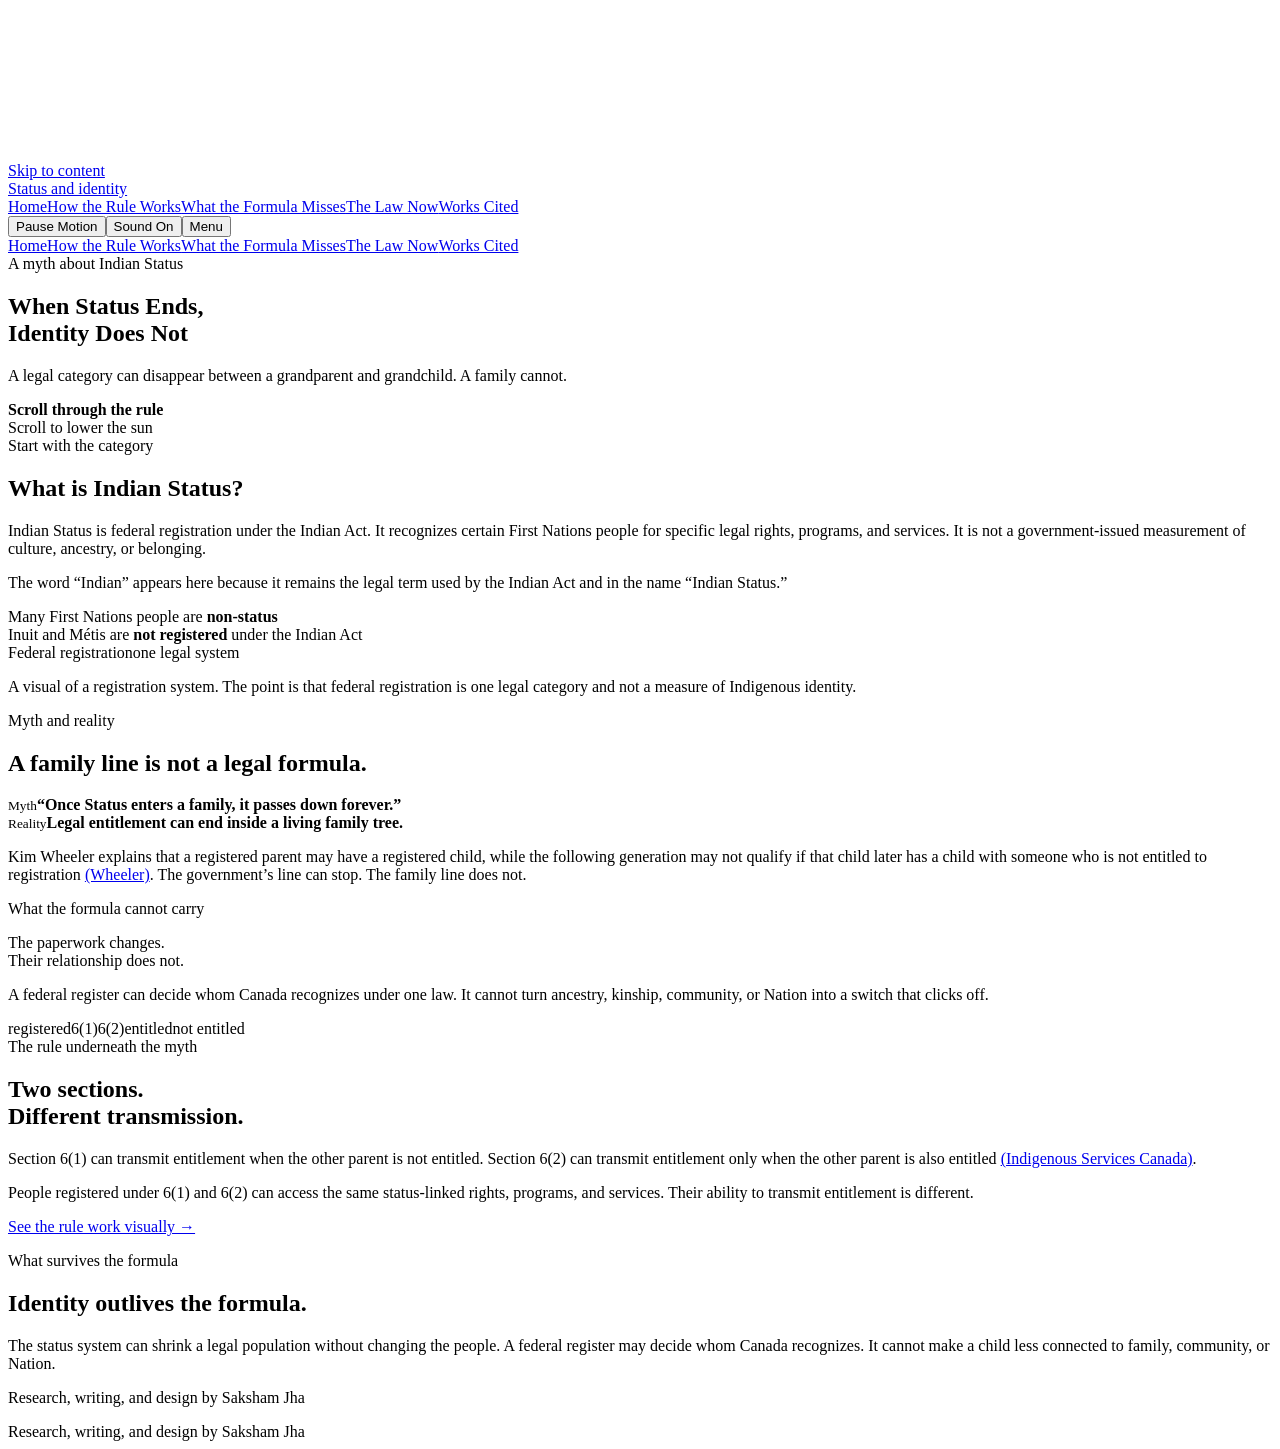
==== index.html @ 46dcaad1 "Add files via upload" ====
<!doctype html><html lang="en"><head><meta charset="utf-8"><meta name="viewport" content="width=device-width,initial-scale=1"><title>When Status Ends, Identity Does Not</title><meta name="description" content="A Grade 11 English project explaining the second-generation cut-off in Indian Status registration."><meta property="og:title" content="When Status Ends, Identity Does Not"><meta property="og:description" content="A Grade 11 English project explaining the second-generation cut-off in Indian Status registration."><meta property="og:type" content="website"><meta name="theme-color" content="#10145c"><link rel="icon" href="assets/favicon.svg" type="image/svg+xml"><link rel="stylesheet" href="assets/style.css"></head><body data-page="home"><canvas id="world" aria-hidden="true"></canvas><div class="grain" aria-hidden="true"></div><div class="vignette" aria-hidden="true"></div><a class="skip" href="#main">Skip to content</a><nav class="nav" aria-label="Primary"><a class="brand" href="./"><span class="brand-mark" aria-hidden="true"></span><span>Status and identity</span></a><div class="navlinks"><a href="index.html" aria-current="page">Home</a><a href="how-rule-works.html">How the Rule Works</a><a href="what-formula-misses.html">What the Formula Misses</a><a href="law-now.html">The Law Now</a><a href="works-cited.html">Works Cited</a></div><div class="controls"><button class="control" data-motion type="button" aria-pressed="false">Pause Motion</button><button class="control" data-sound type="button" aria-pressed="false">Sound On</button><button class="control menu-btn" type="button" aria-expanded="false" aria-controls="mobile-menu">Menu</button></div></nav><div id="mobile-menu" class="mobile-menu"><a href="index.html" aria-current="page">Home</a><a href="how-rule-works.html">How the Rule Works</a><a href="what-formula-misses.html">What the Formula Misses</a><a href="law-now.html">The Law Now</a><a href="works-cited.html">Works Cited</a></div><main id="main">
<section class="hero-scroll" aria-labelledby="hero-title"><div class="hero-sticky"><div class="hero-copy"><div class="eyebrow">A myth about Indian Status</div><h1 id="hero-title">When Status Ends,<br>Identity Does Not</h1><p class="lead">A legal category can disappear between a grandparent and grandchild. A family cannot.</p><div class="hero-rule" aria-hidden="true"><span></span><b>Scroll through the rule</b><span></span></div></div><div class="scroll-hint">Scroll to lower the sun</div></div></section>
<section class="section" data-particle="status"><div class="content-shell section-grid"><div class="reveal"><div class="kicker">Start with the category</div><h2>What is Indian Status?</h2><p>Indian Status is federal registration under the Indian Act. It recognizes certain First Nations people for specific legal rights, programs, and services. It is not a government-issued measurement of culture, ancestry, or belonging.</p><p class="language-note">The word “Indian” appears here because it remains the legal term used by the Indian Act and in the name “Indian Status.”</p><div class="stat-line"><div class="stat-chip">Many First Nations people are <b>non-status</b></div><div class="stat-chip">Inuit and Métis are <b>not registered</b> under the Indian Act</div></div></div><div class="registry-visual reveal"><div class="registry-machine" aria-hidden="true"><div class="registry-word">Federal registration<span>one legal system</span></div></div><p class="sr-only">A visual of a registration system. The point is that federal registration is one legal category and not a measure of Indigenous identity.</p></div></div></section>
<section class="section" data-particle="broken"><div class="content-shell"><div class="kicker reveal">Myth and reality</div><h2 class="reveal">A family line is not a legal formula.</h2><div class="myth-real"><div class="open-panel reveal"><small>Myth</small><strong>“Once Status enters a family, it passes down forever.”</strong></div><div class="open-panel reveal"><small>Reality</small><strong>Legal entitlement can end inside a living family tree.</strong></div></div><p class="reveal">Kim Wheeler explains that a registered parent may have a registered child, while the following generation may not qualify if that child later has a child with someone who is not entitled to registration <a class="cite" href="works-cited.html#wheeler">(Wheeler)</a>. The government’s line can stop. The family line does not.</p></div></section>
<section class="river-section" data-particle="family"><div class="river-copy"><div class="kicker reveal">What the formula cannot carry</div><p class="quote-large reveal">The paperwork changes.<br>Their relationship does not.</p><p class="reveal">A federal register can decide whom Canada recognizes under one law. It cannot turn ancestry, kinship, community, or Nation into a switch that clicks off.</p><div class="river-legal reveal" aria-label="Legal phrases dissolving into the river"><span>registered</span><span>6(1)</span><span>6(2)</span><span>entitled</span><span>not entitled</span></div></div></section>
<section class="section compact" data-particle="categories"><div class="content-shell section-grid"><div><div class="kicker reveal">The rule underneath the myth</div><h2 class="reveal">Two sections.<br>Different transmission.</h2></div><div class="reveal"><p>Section 6(1) can transmit entitlement when the other parent is not entitled. Section 6(2) can transmit entitlement only when the other parent is also entitled <a class="cite" href="works-cited.html#isc">(Indigenous Services Canada)</a>.</p><p class="note">People registered under 6(1) and 6(2) can access the same status-linked rights, programs, and services. Their ability to transmit entitlement is different.</p><p><a href="how-rule-works.html">See the rule work visually →</a></p></div></div></section>
<section class="finale" data-particle="constellation"><div class="finale-sticky"><div class="finale-copy reveal"><div class="kicker">What survives the formula</div><h2>Identity outlives the formula.</h2><p>The status system can shrink a legal population without changing the people. A federal register may decide whom Canada recognizes. It cannot make a child less connected to family, community, or Nation.</p><p class="credit">Research, writing, and design by Saksham Jha</p></div></div></section>
</main><footer>Research, writing, and design by Saksham Jha</footer><script src="assets/world.js"></script><script src="assets/app.js"></script></body></html>
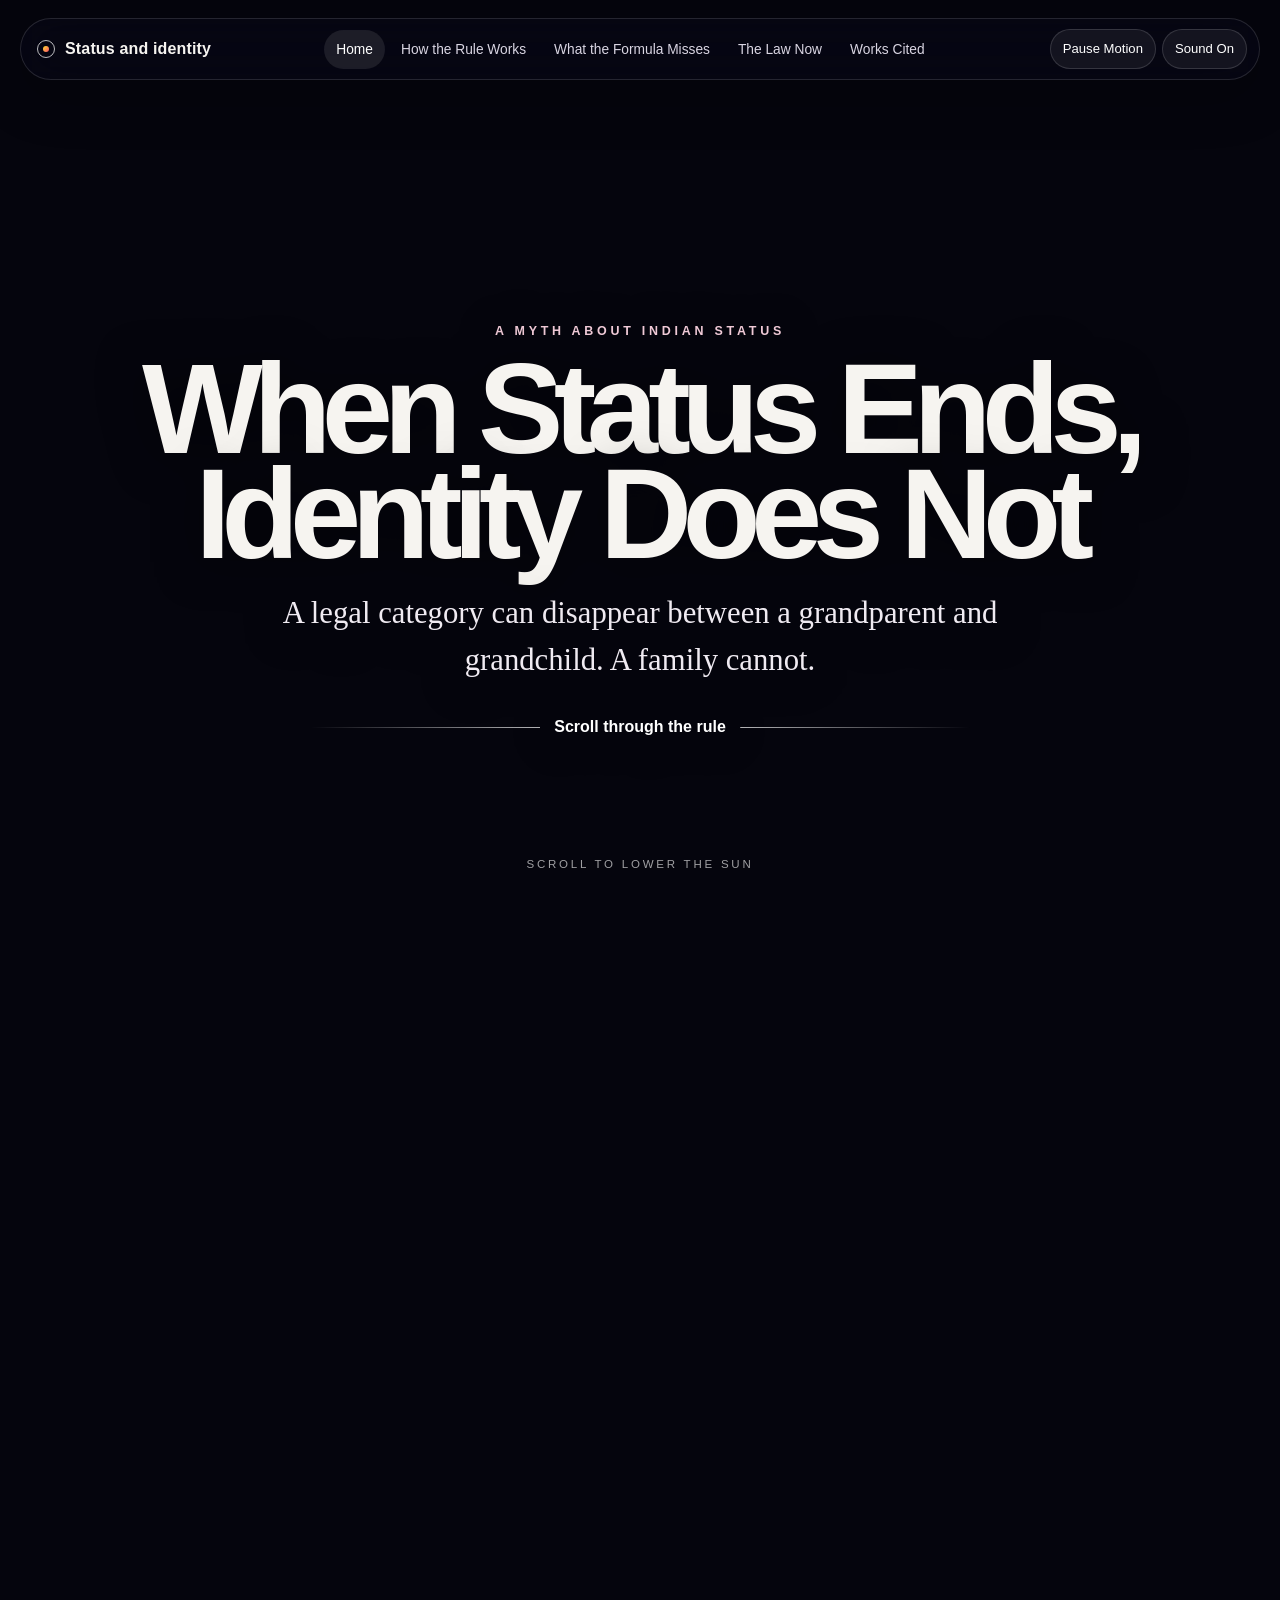
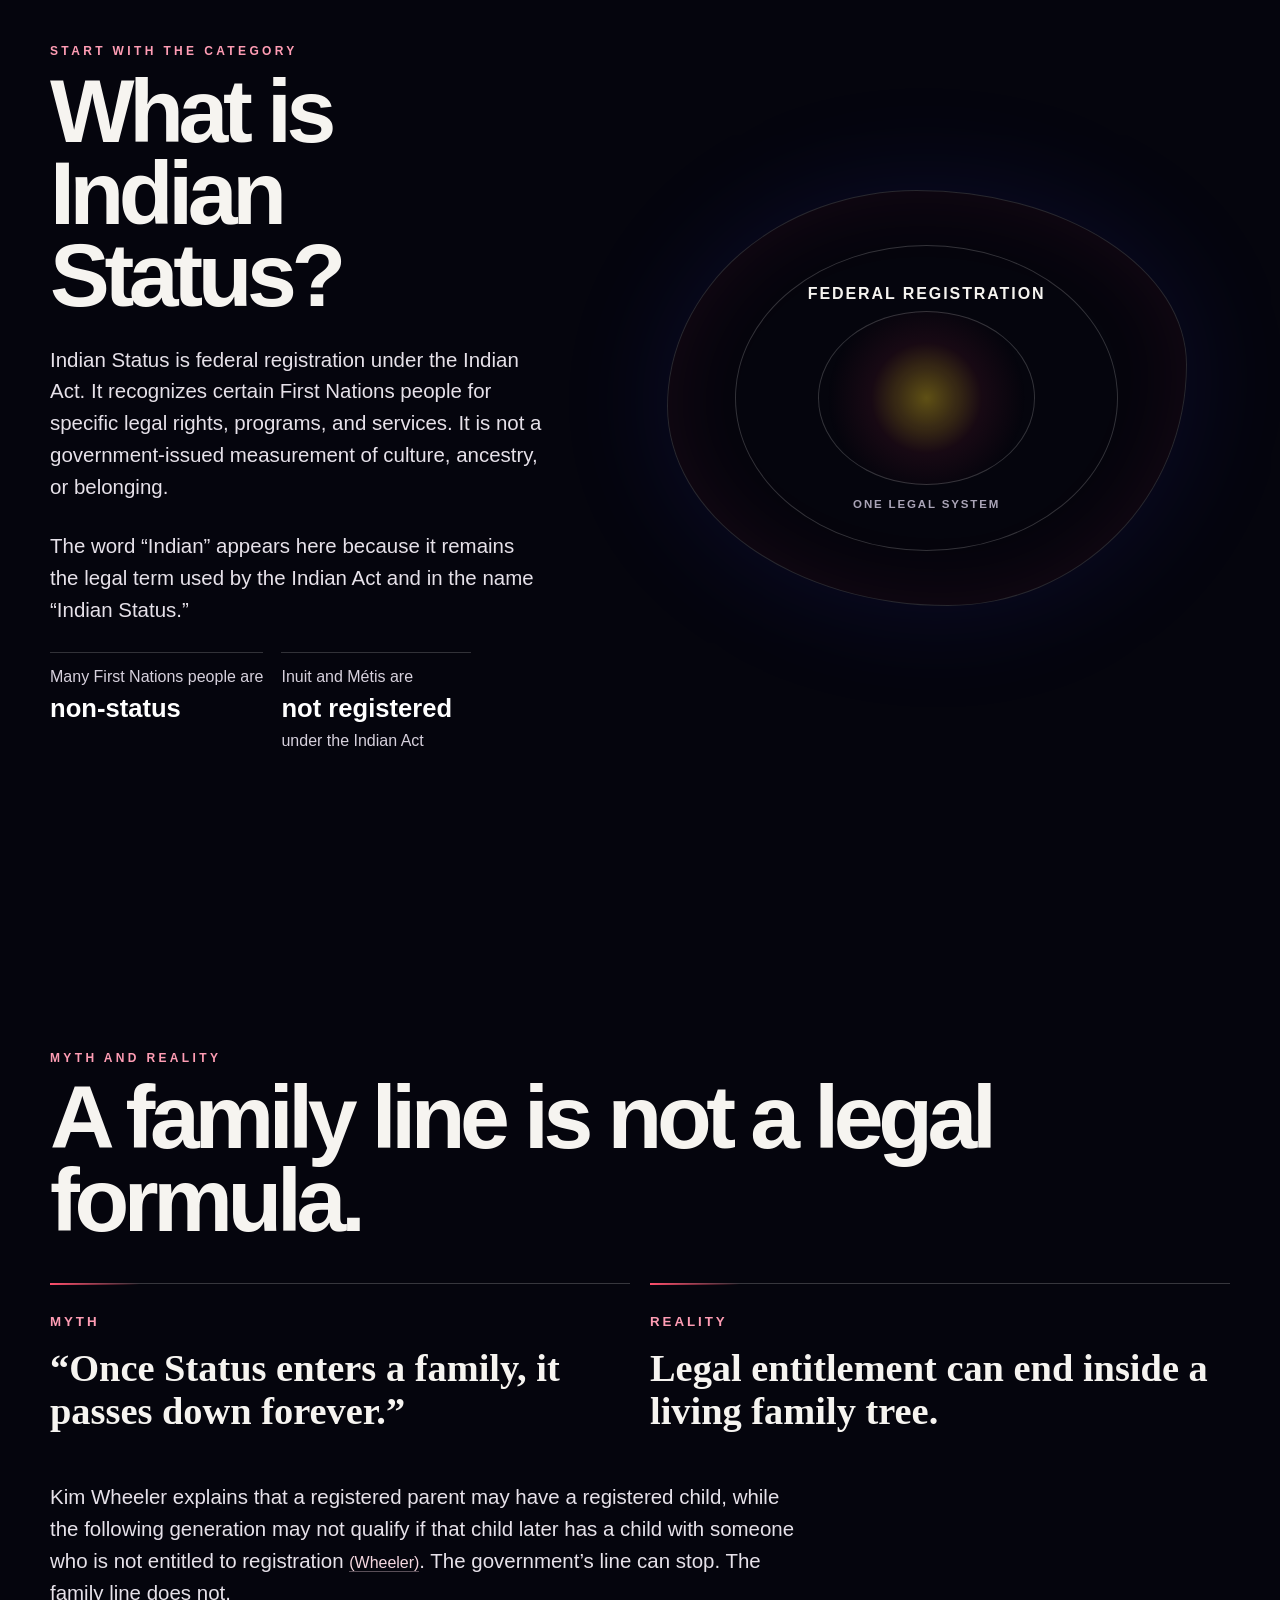
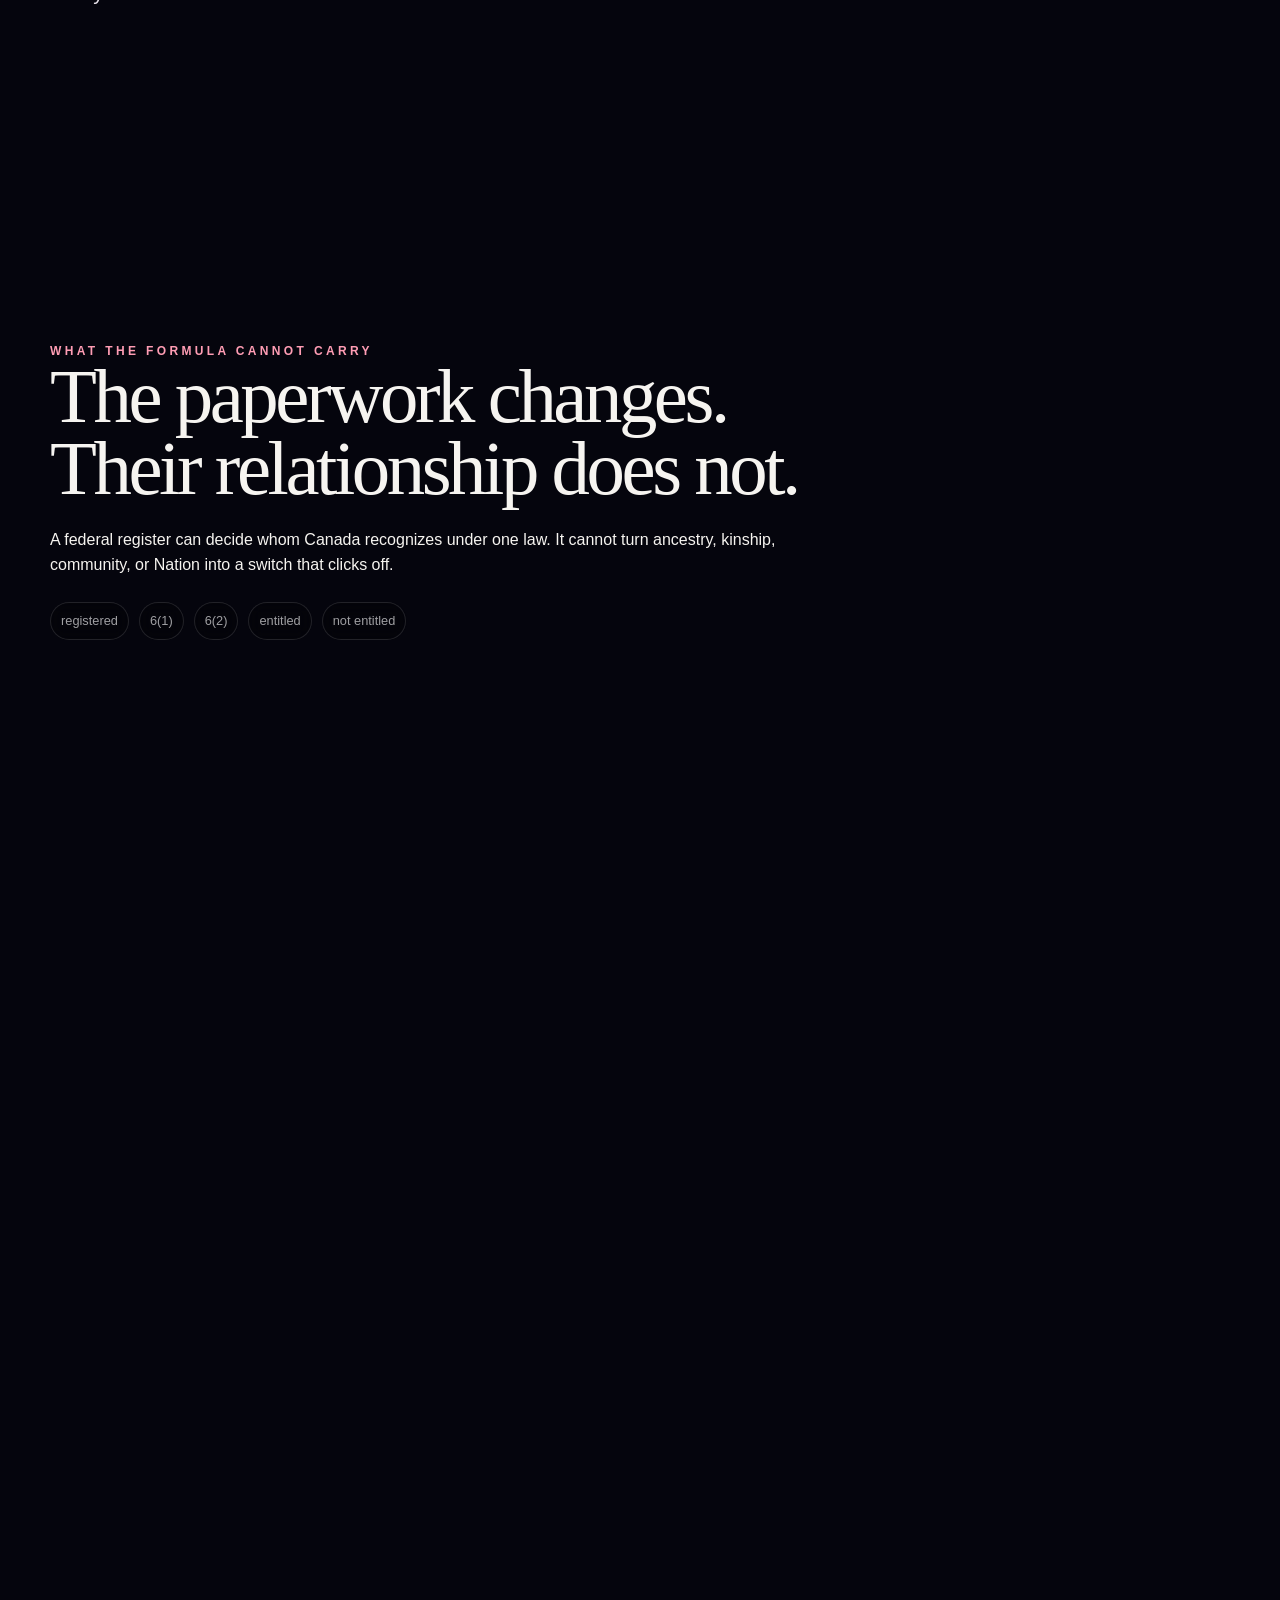
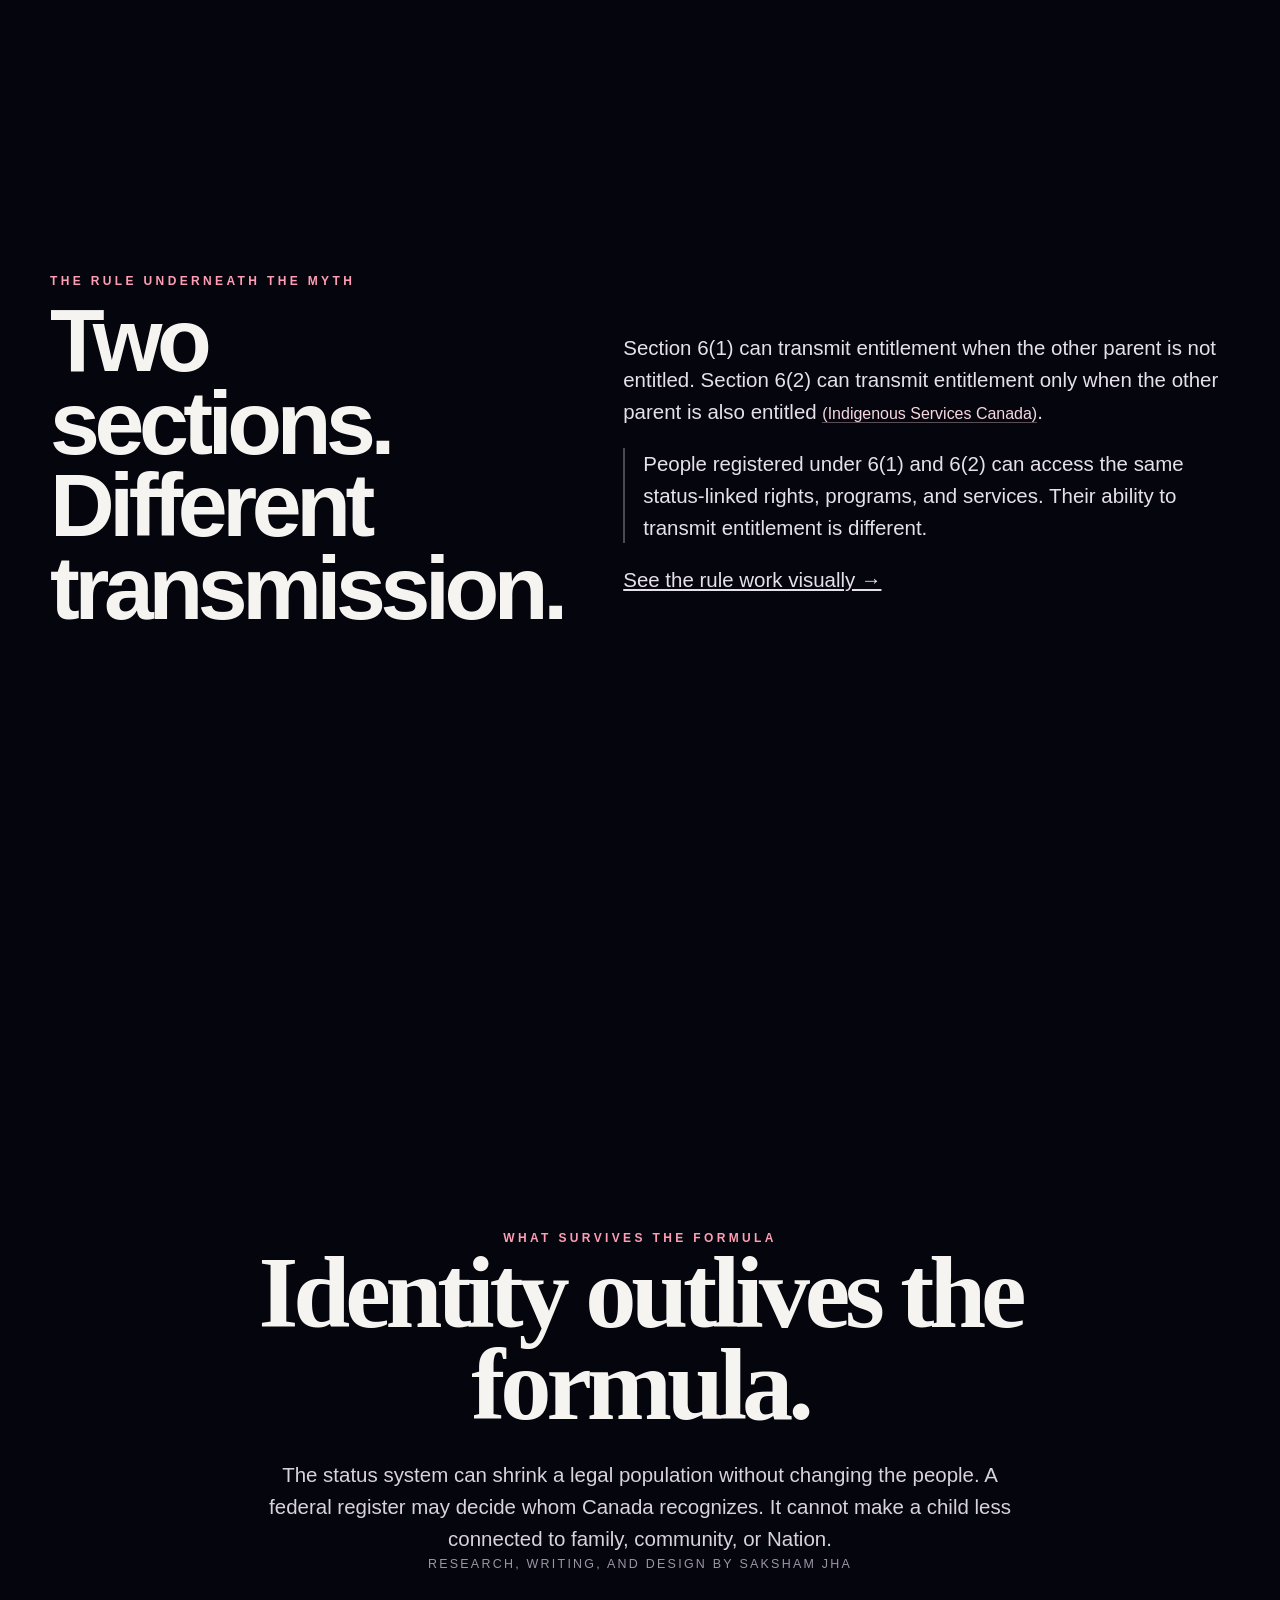
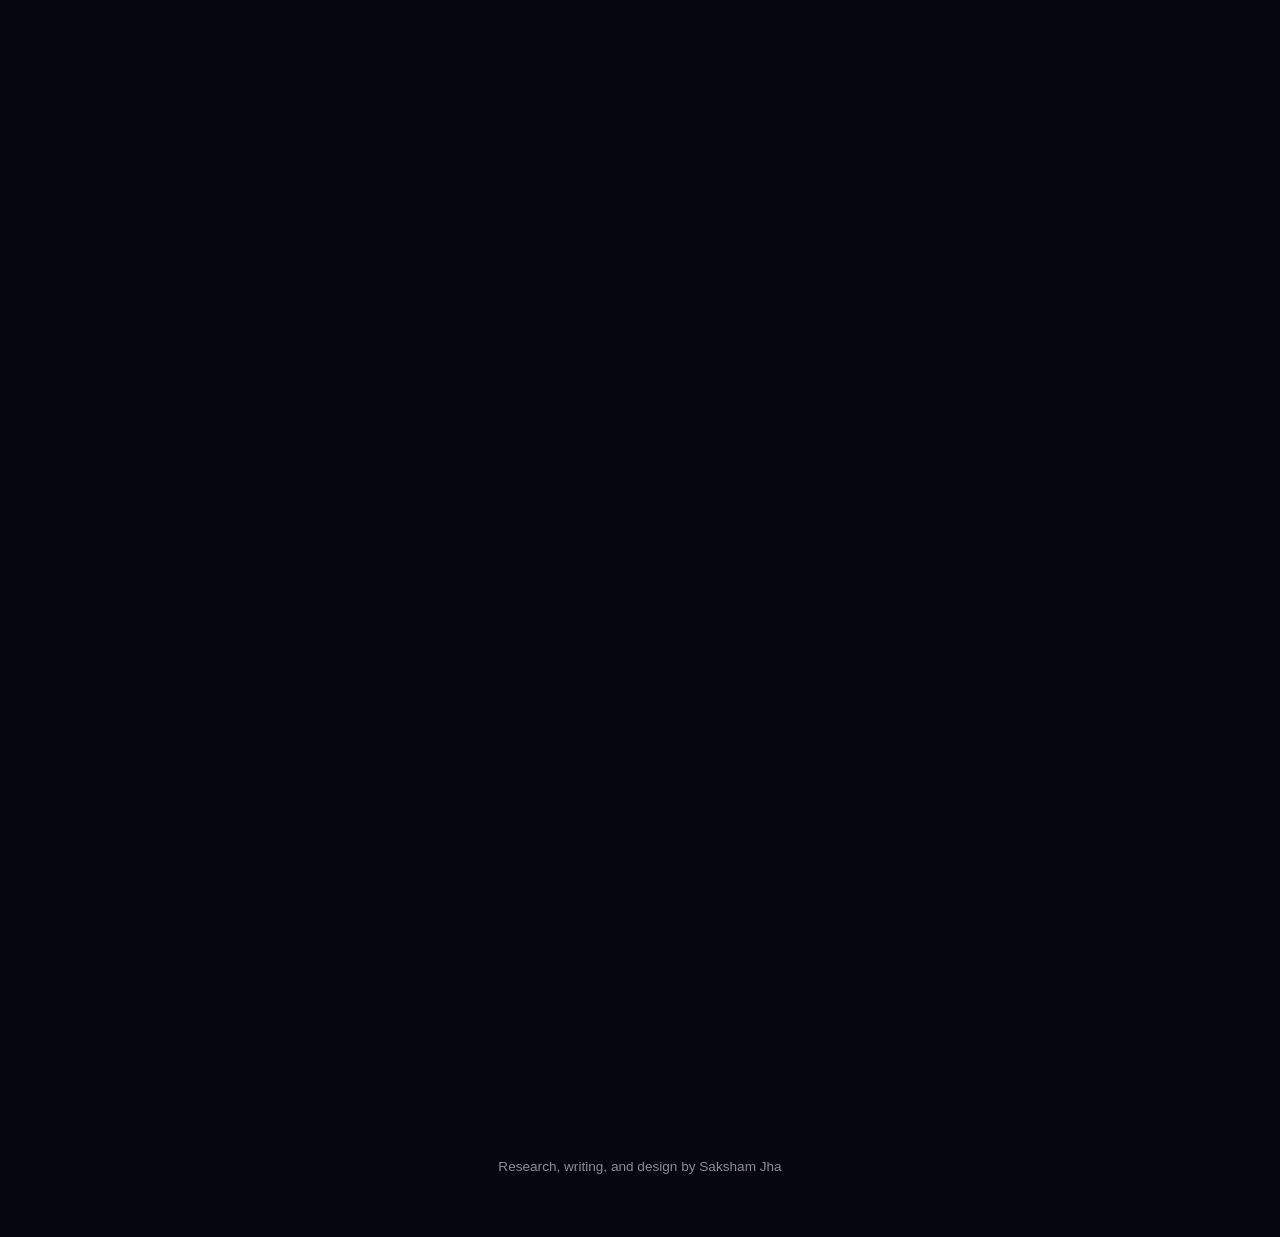
==== commit ab8787df: "Add files via upload" ====
--- a/index.html
+++ b/index.html
@@ -1,8 +1,8 @@
-<!doctype html><html lang="en"><head><meta charset="utf-8"><meta name="viewport" content="width=device-width,initial-scale=1"><title>When Status Ends, Identity Does Not</title><meta name="description" content="A Grade 11 English project explaining the second-generation cut-off in Indian Status registration."><meta property="og:title" content="When Status Ends, Identity Does Not"><meta property="og:description" content="A Grade 11 English project explaining the second-generation cut-off in Indian Status registration."><meta property="og:type" content="website"><meta name="theme-color" content="#10145c"><link rel="icon" href="assets/favicon.svg" type="image/svg+xml"><link rel="stylesheet" href="assets/style.css"></head><body data-page="home"><canvas id="world" aria-hidden="true"></canvas><div class="grain" aria-hidden="true"></div><div class="vignette" aria-hidden="true"></div><a class="skip" href="#main">Skip to content</a><nav class="nav" aria-label="Primary"><a class="brand" href="./"><span class="brand-mark" aria-hidden="true"></span><span>Status and identity</span></a><div class="navlinks"><a href="index.html" aria-current="page">Home</a><a href="how-rule-works.html">How the Rule Works</a><a href="what-formula-misses.html">What the Formula Misses</a><a href="law-now.html">The Law Now</a><a href="works-cited.html">Works Cited</a></div><div class="controls"><button class="control" data-motion type="button" aria-pressed="false">Pause Motion</button><button class="control" data-sound type="button" aria-pressed="false">Sound On</button><button class="control menu-btn" type="button" aria-expanded="false" aria-controls="mobile-menu">Menu</button></div></nav><div id="mobile-menu" class="mobile-menu"><a href="index.html" aria-current="page">Home</a><a href="how-rule-works.html">How the Rule Works</a><a href="what-formula-misses.html">What the Formula Misses</a><a href="law-now.html">The Law Now</a><a href="works-cited.html">Works Cited</a></div><main id="main">
+<!doctype html><html lang="en"><head><meta charset="utf-8"><meta name="viewport" content="width=device-width,initial-scale=1"><title>When Status Ends, Identity Does Not</title><meta name="description" content="A Grade 11 English project explaining the second-generation cut-off in Indian Status registration."><meta property="og:title" content="When Status Ends, Identity Does Not"><meta property="og:description" content="A Grade 11 English project explaining the second-generation cut-off in Indian Status registration."><meta property="og:type" content="website"><meta name="theme-color" content="#10145c"><link rel="icon" href="favicon.svg" type="image/svg+xml"><link rel="stylesheet" href="style.css"></head><body data-page="home"><canvas id="world" aria-hidden="true"></canvas><div class="grain" aria-hidden="true"></div><div class="vignette" aria-hidden="true"></div><a class="skip" href="#main">Skip to content</a><nav class="nav" aria-label="Primary"><a class="brand" href="./"><span class="brand-mark" aria-hidden="true"></span><span>Status and identity</span></a><div class="navlinks"><a href="index.html" aria-current="page">Home</a><a href="how-rule-works.html">How the Rule Works</a><a href="what-formula-misses.html">What the Formula Misses</a><a href="law-now.html">The Law Now</a><a href="works-cited.html">Works Cited</a></div><div class="controls"><button class="control" data-motion type="button" aria-pressed="false">Pause Motion</button><button class="control" data-sound type="button" aria-pressed="false">Sound On</button><button class="control menu-btn" type="button" aria-expanded="false" aria-controls="mobile-menu">Menu</button></div></nav><div id="mobile-menu" class="mobile-menu"><a href="index.html" aria-current="page">Home</a><a href="how-rule-works.html">How the Rule Works</a><a href="what-formula-misses.html">What the Formula Misses</a><a href="law-now.html">The Law Now</a><a href="works-cited.html">Works Cited</a></div><main id="main">
 <section class="hero-scroll" aria-labelledby="hero-title"><div class="hero-sticky"><div class="hero-copy"><div class="eyebrow">A myth about Indian Status</div><h1 id="hero-title">When Status Ends,<br>Identity Does Not</h1><p class="lead">A legal category can disappear between a grandparent and grandchild. A family cannot.</p><div class="hero-rule" aria-hidden="true"><span></span><b>Scroll through the rule</b><span></span></div></div><div class="scroll-hint">Scroll to lower the sun</div></div></section>
 <section class="section" data-particle="status"><div class="content-shell section-grid"><div class="reveal"><div class="kicker">Start with the category</div><h2>What is Indian Status?</h2><p>Indian Status is federal registration under the Indian Act. It recognizes certain First Nations people for specific legal rights, programs, and services. It is not a government-issued measurement of culture, ancestry, or belonging.</p><p class="language-note">The word “Indian” appears here because it remains the legal term used by the Indian Act and in the name “Indian Status.”</p><div class="stat-line"><div class="stat-chip">Many First Nations people are <b>non-status</b></div><div class="stat-chip">Inuit and Métis are <b>not registered</b> under the Indian Act</div></div></div><div class="registry-visual reveal"><div class="registry-machine" aria-hidden="true"><div class="registry-word">Federal registration<span>one legal system</span></div></div><p class="sr-only">A visual of a registration system. The point is that federal registration is one legal category and not a measure of Indigenous identity.</p></div></div></section>
 <section class="section" data-particle="broken"><div class="content-shell"><div class="kicker reveal">Myth and reality</div><h2 class="reveal">A family line is not a legal formula.</h2><div class="myth-real"><div class="open-panel reveal"><small>Myth</small><strong>“Once Status enters a family, it passes down forever.”</strong></div><div class="open-panel reveal"><small>Reality</small><strong>Legal entitlement can end inside a living family tree.</strong></div></div><p class="reveal">Kim Wheeler explains that a registered parent may have a registered child, while the following generation may not qualify if that child later has a child with someone who is not entitled to registration <a class="cite" href="works-cited.html#wheeler">(Wheeler)</a>. The government’s line can stop. The family line does not.</p></div></section>
 <section class="river-section" data-particle="family"><div class="river-copy"><div class="kicker reveal">What the formula cannot carry</div><p class="quote-large reveal">The paperwork changes.<br>Their relationship does not.</p><p class="reveal">A federal register can decide whom Canada recognizes under one law. It cannot turn ancestry, kinship, community, or Nation into a switch that clicks off.</p><div class="river-legal reveal" aria-label="Legal phrases dissolving into the river"><span>registered</span><span>6(1)</span><span>6(2)</span><span>entitled</span><span>not entitled</span></div></div></section>
 <section class="section compact" data-particle="categories"><div class="content-shell section-grid"><div><div class="kicker reveal">The rule underneath the myth</div><h2 class="reveal">Two sections.<br>Different transmission.</h2></div><div class="reveal"><p>Section 6(1) can transmit entitlement when the other parent is not entitled. Section 6(2) can transmit entitlement only when the other parent is also entitled <a class="cite" href="works-cited.html#isc">(Indigenous Services Canada)</a>.</p><p class="note">People registered under 6(1) and 6(2) can access the same status-linked rights, programs, and services. Their ability to transmit entitlement is different.</p><p><a href="how-rule-works.html">See the rule work visually →</a></p></div></div></section>
 <section class="finale" data-particle="constellation"><div class="finale-sticky"><div class="finale-copy reveal"><div class="kicker">What survives the formula</div><h2>Identity outlives the formula.</h2><p>The status system can shrink a legal population without changing the people. A federal register may decide whom Canada recognizes. It cannot make a child less connected to family, community, or Nation.</p><p class="credit">Research, writing, and design by Saksham Jha</p></div></div></section>
-</main><footer>Research, writing, and design by Saksham Jha</footer><script src="assets/world.js"></script><script src="assets/app.js"></script></body></html>+</main><footer>Research, writing, and design by Saksham Jha</footer><script src="world.js"></script><script src="app.js"></script></body></html>
--- a/style.css
+++ b/style.css
@@ -0,0 +1,35 @@
+
+:root{
+  --ink:#f6f4f0;--muted:#c7c3cf;--faint:#8f8aa2;--night:#080817;--cobalt:#141a69;
+  --violet:#3a0f55;--magenta:#9a184f;--red:#ef2945;--sun:#ffe12b;--pink:#ff506d;
+  --cyan:#8ddbe8;--line:rgba(255,255,255,.16);--glass:rgba(8,8,20,.58);--max:1180px;
+  --ease:cubic-bezier(.2,.75,.2,1);
+}
+*{box-sizing:border-box}html{scroll-behavior:smooth;background:#05050d;color-scheme:dark}body{margin:0;background:#05050d;color:var(--ink);font-family:-apple-system,BlinkMacSystemFont,"Segoe UI",Inter,Arial,sans-serif;line-height:1.55;overflow-x:hidden}
+a{color:inherit}.skip{position:fixed;left:1rem;top:-5rem;z-index:9999;background:#fff;color:#111;padding:.75rem 1rem;border-radius:999px}.skip:focus{top:1rem}
+#world{position:fixed;inset:0;width:100%;height:100%;z-index:-4;background:#070714}.grain{position:fixed;inset:0;z-index:-2;pointer-events:none;opacity:.14;mix-blend-mode:soft-light;background-image:url("data:image/svg+xml,%3Csvg viewBox='0 0 180 180' xmlns='http://www.w3.org/2000/svg'%3E%3Cfilter id='n'%3E%3CfeTurbulence type='fractalNoise' baseFrequency='.95' numOctaves='3' stitchTiles='stitch'/%3E%3C/filter%3E%3Crect width='100%25' height='100%25' filter='url(%23n)' opacity='.38'/%3E%3C/svg%3E")}
+.vignette{position:fixed;inset:0;pointer-events:none;z-index:-1;background:radial-gradient(circle at 50% 40%,transparent 30%,rgba(2,2,10,.12) 56%,rgba(0,0,6,.72) 100%)}
+.nav{position:fixed;z-index:1000;left:50%;top:18px;transform:translateX(-50%);width:min(calc(100% - 28px),1240px);display:flex;align-items:center;justify-content:space-between;gap:18px;padding:10px 12px 10px 16px;border:1px solid rgba(255,255,255,.13);border-radius:999px;background:rgba(8,8,22,.56);backdrop-filter:blur(24px) saturate(1.2);box-shadow:0 14px 55px rgba(0,0,0,.24)}
+.brand{display:flex;align-items:center;gap:10px;text-decoration:none;font-weight:760;letter-spacing:.01em;white-space:nowrap}.brand-mark{width:18px;height:18px;border:1px solid rgba(255,255,255,.72);border-radius:50%;position:relative}.brand-mark:after{content:"";position:absolute;inset:5px;border-radius:50%;background:linear-gradient(135deg,var(--sun),var(--pink))}
+.navlinks{display:flex;gap:4px;align-items:center}.navlinks a{font-size:.86rem;text-decoration:none;color:#d9d5e2;padding:9px 12px;border-radius:999px}.navlinks a[aria-current="page"],.navlinks a:hover{background:rgba(255,255,255,.09);color:#fff}
+.controls{display:flex;gap:6px}.control{appearance:none;border:1px solid rgba(255,255,255,.14);background:rgba(255,255,255,.06);color:#fff;border-radius:999px;padding:9px 12px;font:inherit;font-size:.82rem;cursor:pointer}.control:hover,.control:focus-visible{background:rgba(255,255,255,.12);outline:2px solid rgba(255,255,255,.42);outline-offset:2px}
+.menu-btn{display:none}.mobile-menu{display:none}
+main{position:relative}.hero-scroll{height:520vh;position:relative}.hero-sticky{position:sticky;top:0;height:100vh;display:grid;place-items:center;overflow:hidden}.hero-copy{width:min(1100px,calc(100% - 40px));text-align:center;margin-top:18vh;opacity:0;transform:translateY(32px) scale(.985);transition:opacity .2s linear,transform .2s linear;text-shadow:0 4px 45px rgba(0,0,0,.5)}
+.eyebrow{font-size:.78rem;letter-spacing:.3em;text-transform:uppercase;color:#f0cad7;font-weight:800}.hero-copy h1{font-size:clamp(3.8rem,10vw,9.4rem);line-height:.82;letter-spacing:-.075em;margin:.12em 0 .18em;font-weight:850}.hero-copy .lead{font-family:Georgia,"Times New Roman",serif;font-size:clamp(1.35rem,2.4vw,2.25rem);max-width:820px;margin:0 auto;color:#f0ebf2}.hero-rule{margin:30px auto 0;width:min(660px,90%);display:grid;grid-template-columns:1fr auto 1fr;gap:14px;align-items:center;color:#fff}.hero-rule span{height:1px;background:linear-gradient(90deg,transparent,rgba(255,255,255,.7))}.hero-rule span:last-child{transform:scaleX(-1)}.scroll-hint{position:absolute;bottom:26px;left:50%;transform:translateX(-50%);font-size:.72rem;letter-spacing:.24em;text-transform:uppercase;color:rgba(255,255,255,.62)}
+.content-shell{width:min(var(--max),calc(100% - 42px));margin:0 auto}.section{position:relative;min-height:100vh;padding:18vh 0 12vh;display:grid;align-items:center}.section.compact{min-height:auto;padding:10vh 0}.section-grid{display:grid;grid-template-columns:minmax(0,.9fr) minmax(0,1.1fr);gap:clamp(28px,6vw,88px);align-items:center}.section h2{font-size:clamp(3rem,7vw,6.7rem);line-height:.92;letter-spacing:-.06em;margin:.1em 0 .3em}.section h3{font-size:clamp(1.65rem,3vw,2.6rem);line-height:1.04;letter-spacing:-.035em;margin:.2em 0 .5em}.section p{font-size:clamp(1.05rem,1.6vw,1.35rem);color:#e6e1e9;max-width:760px}.cite{font-size:.78em;color:#f7d8e1;text-decoration:none;border-bottom:1px solid rgba(247,216,225,.35)}.cite:hover{border-color:#fff}.kicker{font-size:.75rem;letter-spacing:.28em;text-transform:uppercase;color:#ff9db4;font-weight:800}.big-statement{font-family:Georgia,"Times New Roman",serif;font-size:clamp(2rem,4vw,4.2rem);line-height:1.12;letter-spacing:-.025em;max-width:1000px}.myth-real{display:grid;grid-template-columns:1fr 1fr;gap:20px;margin-top:42px}.open-panel{padding:28px 0;border-top:1px solid rgba(255,255,255,.2);position:relative}.open-panel:before{content:"";position:absolute;top:-1px;left:0;width:90px;height:2px;background:linear-gradient(90deg,var(--pink),transparent)}.open-panel small{display:block;text-transform:uppercase;letter-spacing:.22em;color:#ff9db4;font-weight:800;margin-bottom:14px}.open-panel strong{display:block;font-family:Georgia,"Times New Roman",serif;font-size:clamp(1.55rem,3vw,2.7rem);line-height:1.12;font-weight:600}.note{border-left:2px solid rgba(255,255,255,.28);padding-left:18px;color:#cbc6d0;font-size:.95rem;max-width:720px}.language-note{font-size:.9rem;color:#bdb7c7;margin-top:28px}.stat-line{display:flex;gap:18px;flex-wrap:wrap;margin-top:26px}.stat-chip{border-top:1px solid rgba(255,255,255,.18);padding-top:12px;min-width:190px;color:#d7d1dd}.stat-chip b{display:block;font-size:1.6rem;color:white}
+.registry-visual{position:relative;min-height:430px;display:grid;place-items:center}.registry-machine{width:min(520px,90%);aspect-ratio:1.25;border:1px solid rgba(255,255,255,.14);border-radius:48% 52% 46% 54%/52% 42% 58% 48%;position:relative;box-shadow:inset 0 0 80px rgba(255,60,118,.08),0 0 120px rgba(54,62,255,.12)}.registry-machine:before,.registry-machine:after{content:"";position:absolute;border-radius:50%;border:1px solid rgba(255,255,255,.18)}.registry-machine:before{inset:13%}.registry-machine:after{inset:29%;background:radial-gradient(circle,rgba(255,214,35,.36),rgba(255,68,103,.08) 40%,transparent 72%)}.registry-word{position:absolute;inset:0;display:grid;place-items:center;text-align:center;font-weight:850;letter-spacing:.12em;text-transform:uppercase}.registry-word span{display:block;font-size:.72rem;color:#aaa4b7;margin-top:8px;font-weight:600;letter-spacing:.16em}
+.river-section{min-height:180vh;padding-top:20vh}.river-copy{position:sticky;top:24vh;z-index:4;width:min(760px,calc(100% - 42px));margin-left:max(21px,calc((100vw - var(--max))/2));pointer-events:none}.river-copy p{pointer-events:auto}.quote-large{font-family:Georgia,"Times New Roman",serif;font-size:clamp(2.6rem,6vw,6rem);line-height:.95;letter-spacing:-.045em;margin:0 0 22px}.river-legal{display:flex;gap:10px;flex-wrap:wrap;margin-top:24px}.river-legal span{font-size:.8rem;color:rgba(255,255,255,.62);border:1px solid rgba(255,255,255,.12);padding:8px 10px;border-radius:999px;background:rgba(0,0,0,.18);backdrop-filter:blur(8px)}
+.page-hero{min-height:88vh;display:grid;align-items:end;padding:180px 0 10vh}.page-hero h1{font-size:clamp(4rem,10vw,9rem);line-height:.83;letter-spacing:-.075em;margin:0;max-width:1050px}.page-hero p{font-family:Georgia,"Times New Roman",serif;font-size:clamp(1.2rem,2vw,1.9rem);max-width:740px;color:#e9e3ec}.page-hero .kicker{margin-bottom:22px}
+.compare{display:grid;grid-template-columns:1fr 1fr;gap:40px;margin-top:42px}.compare-col{padding-top:28px;border-top:1px solid rgba(255,255,255,.2)}.compare-col .num{font-size:clamp(4rem,8vw,7rem);font-weight:900;letter-spacing:-.08em;color:#fff}.compare-col p{max-width:500px}.transmission{display:grid;grid-template-columns:1fr 1fr;gap:60px;align-items:start;margin-top:50px}.choices fieldset{border:0;padding:0;margin:0 0 26px}.choices legend{font-weight:800;margin-bottom:12px}.segmented{display:flex;gap:8px;flex-wrap:wrap}.segmented input{position:absolute;opacity:0;pointer-events:none}.segmented label{cursor:pointer;border:1px solid rgba(255,255,255,.18);border-radius:999px;padding:10px 14px;background:rgba(255,255,255,.04);color:#e8e2ed}.segmented input:focus-visible+label{outline:2px solid white;outline-offset:2px}.segmented input:checked+label{background:#f4eff4;color:#18131c;border-color:#f4eff4}.sim-visual{min-height:470px;position:relative}.family-svg{width:100%;height:auto;overflow:visible}.family-node{fill:#111322;stroke:rgba(255,255,255,.58);stroke-width:2}.family-node.entitled{fill:#39213e;stroke:#ff9db4}.family-node.child-ok{fill:#403033;stroke:#ffe15c}.family-node.child-no{fill:#141421;stroke:#8e8a9f}.family-line{stroke:#ff667e;stroke-width:5;stroke-linecap:round;opacity:.8}.legal-line{stroke:#ffe15c;stroke-width:6;stroke-linecap:round;transition:opacity .35s,stroke-dashoffset .5s}.legal-line.broken{stroke:#d44e67;stroke-dasharray:16 16;opacity:.55}.node-label{fill:#fff;font-size:20px;font-weight:700}.node-sub{fill:#c9c3cf;font-size:13px}.outcome{margin-top:18px;padding-top:18px;border-top:1px solid rgba(255,255,255,.16)}.outcome strong{font-size:1.5rem}.outcome small{display:block;color:#aaa4b6;margin-top:6px}
+.generation{display:grid;grid-template-columns:repeat(3,1fr);gap:20px;margin-top:54px}.gen{position:relative;padding:26px 0;border-top:1px solid rgba(255,255,255,.18)}.gen:after{content:"";position:absolute;top:-1px;left:0;width:calc(var(--gen)*1%);max-width:100%;height:2px;background:linear-gradient(90deg,#ff4e70,#ffe12b)}.gen h3{margin-top:10px}.gen ul{padding-left:1.1em;color:#d9d3dd}.gen li{margin:.5em 0}
+.misconceptions{display:grid;gap:0;margin-top:40px}.misrow{display:grid;grid-template-columns:.38fr 1fr;gap:36px;padding:30px 0;border-top:1px solid rgba(255,255,255,.16)}.misrow h3{margin:0}.misrow p{margin:0}.quiet-line{font-family:Georgia,"Times New Roman",serif;font-size:clamp(2rem,4vw,3.8rem);margin-top:70px}
+.timeline{position:relative;margin:60px 0 20px;padding-left:42px}.timeline:before{content:"";position:absolute;left:9px;top:12px;bottom:0;width:1px;background:linear-gradient(#ffe12b,#ff5572,#5e4eb4)}.moment{position:relative;padding:0 0 58px}.moment:before{content:"";position:absolute;left:-40px;top:9px;width:15px;height:15px;border-radius:50%;background:#0c0b16;border:3px solid #f5edf6;box-shadow:0 0 0 8px rgba(255,255,255,.04)}.moment .year{font-size:clamp(3rem,6vw,5.7rem);line-height:.9;font-weight:900;letter-spacing:-.07em;margin-bottom:15px}.status-badge{display:inline-flex;align-items:center;gap:8px;padding:8px 11px;border:1px solid rgba(255,255,255,.17);border-radius:999px;font-size:.82rem;color:#e7e1eb}.status-dot{width:7px;height:7px;border-radius:50%;background:#ffe12b;box-shadow:0 0 16px #ffe12b}
+.works{padding:180px 0 100px}.works h1{font-size:clamp(4rem,9vw,8rem);letter-spacing:-.07em;line-height:.9}.citation-list{margin-top:60px;max-width:980px}.citation-entry{padding-left:2rem;text-indent:-2rem;margin:0 0 26px;color:#e8e2eb;font-family:Georgia,"Times New Roman",serif;font-size:1.06rem}.citation-entry a{text-decoration-color:rgba(255,255,255,.36);text-underline-offset:3px}.citation-entry:target{background:linear-gradient(90deg,rgba(255,225,43,.11),transparent);border-radius:10px}
+.finale{min-height:220vh;position:relative}.finale-sticky{position:sticky;top:0;height:100vh;display:grid;place-items:end center;padding:0 20px 8vh;text-align:center}.finale-copy{max-width:960px}.finale h2{font-family:Georgia,"Times New Roman",serif;font-size:clamp(3.1rem,8vw,8rem);line-height:.9;letter-spacing:-.05em;margin:0 0 28px}.finale p{font-size:clamp(1rem,1.6vw,1.3rem);color:#d8d2dc;max-width:780px;margin:0 auto}.credit{margin-top:30px;font-size:.78rem!important;letter-spacing:.18em;text-transform:uppercase;color:#9b95a5!important}
+footer{padding:30px 20px 60px;text-align:center;color:#8f8998;font-size:.85rem}
+.sr-only{position:absolute!important;width:1px!important;height:1px!important;padding:0!important;margin:-1px!important;overflow:hidden!important;clip:rect(0,0,0,0)!important;white-space:nowrap!important;border:0!important}
+.reveal{opacity:.18;transform:translateY(38px);transition:opacity .8s var(--ease),transform .8s var(--ease)}.reveal.in{opacity:1;transform:none}
+body.motion-paused *{animation-play-state:paused!important;transition-duration:0s!important;scroll-behavior:auto!important}
+@media (prefers-reduced-motion:reduce){html{scroll-behavior:auto}.reveal{opacity:1;transform:none;transition:none}.hero-copy{transition:none}}
+@media(max-width:900px){.nav{top:10px}.navlinks{display:none}.menu-btn{display:block}.controls .control:first-child{display:none}.mobile-menu.open{display:grid;position:fixed;z-index:999;left:14px;right:14px;top:70px;padding:14px;border:1px solid rgba(255,255,255,.13);border-radius:22px;background:rgba(8,8,22,.94);backdrop-filter:blur(20px)}.mobile-menu a{text-decoration:none;padding:12px 10px;border-radius:12px}.section-grid,.transmission,.misrow{grid-template-columns:1fr}.myth-real,.compare{grid-template-columns:1fr}.generation{grid-template-columns:1fr}.page-hero{padding-top:140px}.hero-copy{margin-top:14vh}.river-copy{top:18vh}.registry-visual{min-height:320px}}
+@media(max-width:560px){.content-shell{width:min(var(--max),calc(100% - 30px))}.nav{width:calc(100% - 16px);padding-left:12px}.brand{font-size:.88rem}.control{padding:8px 10px}.hero-scroll{height:430vh}.hero-copy h1{font-size:clamp(3.4rem,18vw,5.5rem)}.hero-rule{grid-template-columns:1fr}.hero-rule span{display:none}.section{padding:15vh 0 10vh}.section h2{font-size:clamp(2.9rem,15vw,4.7rem)}.misrow{gap:10px}.river-section{min-height:160vh}.finale{min-height:180vh}.node-label{font-size:17px}.node-sub{font-size:11px}}
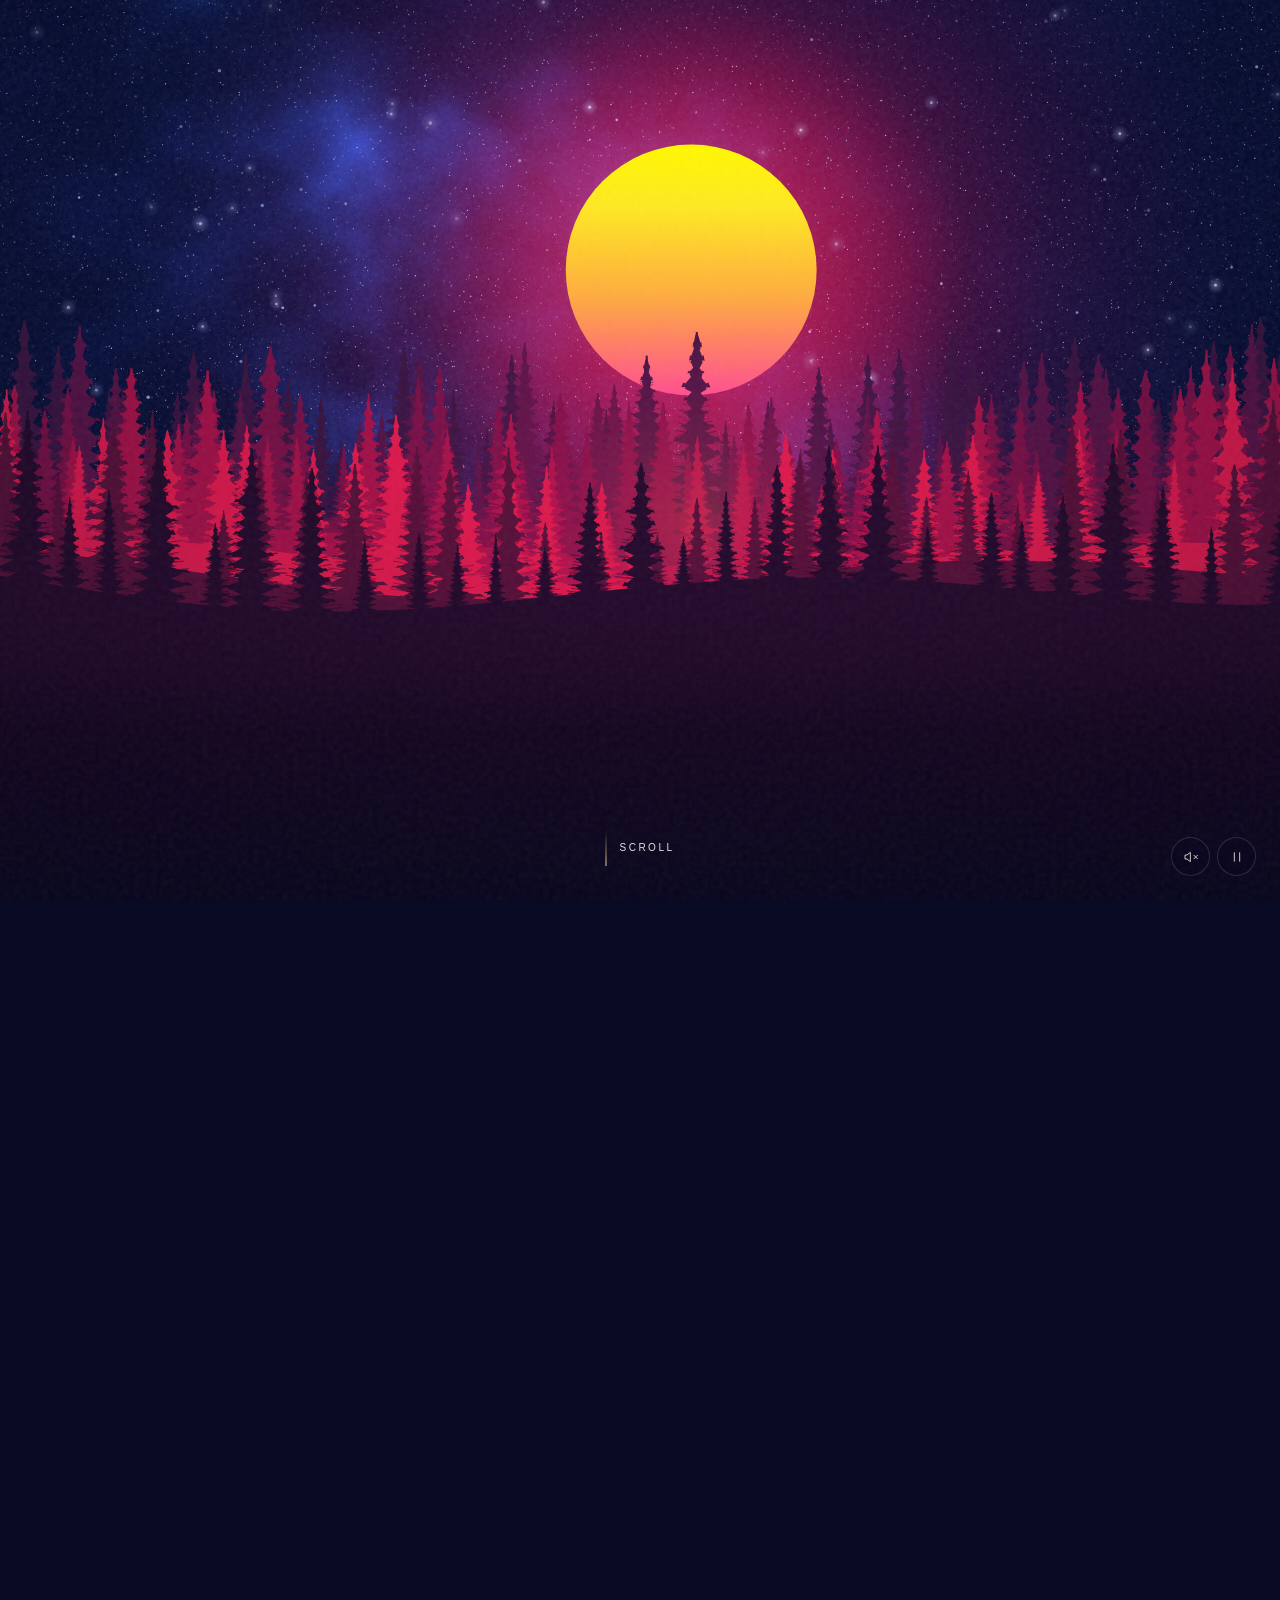
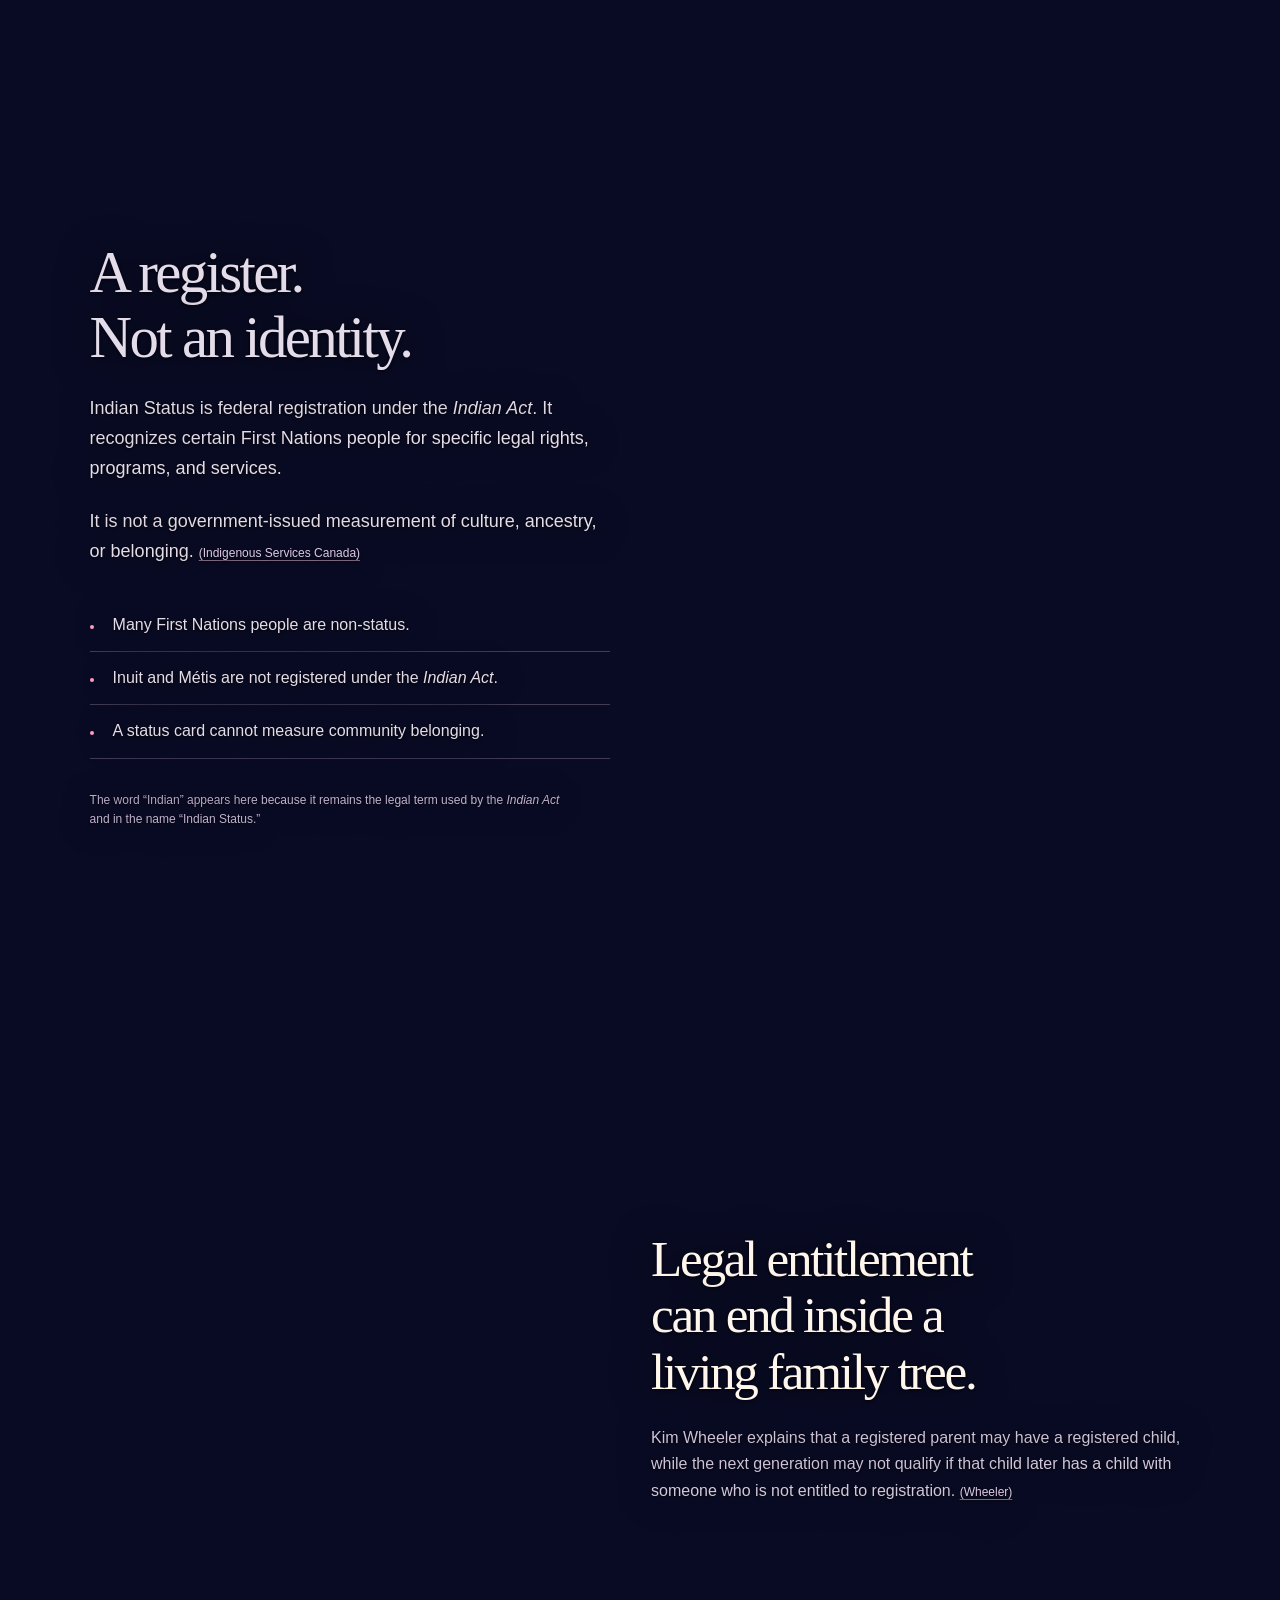
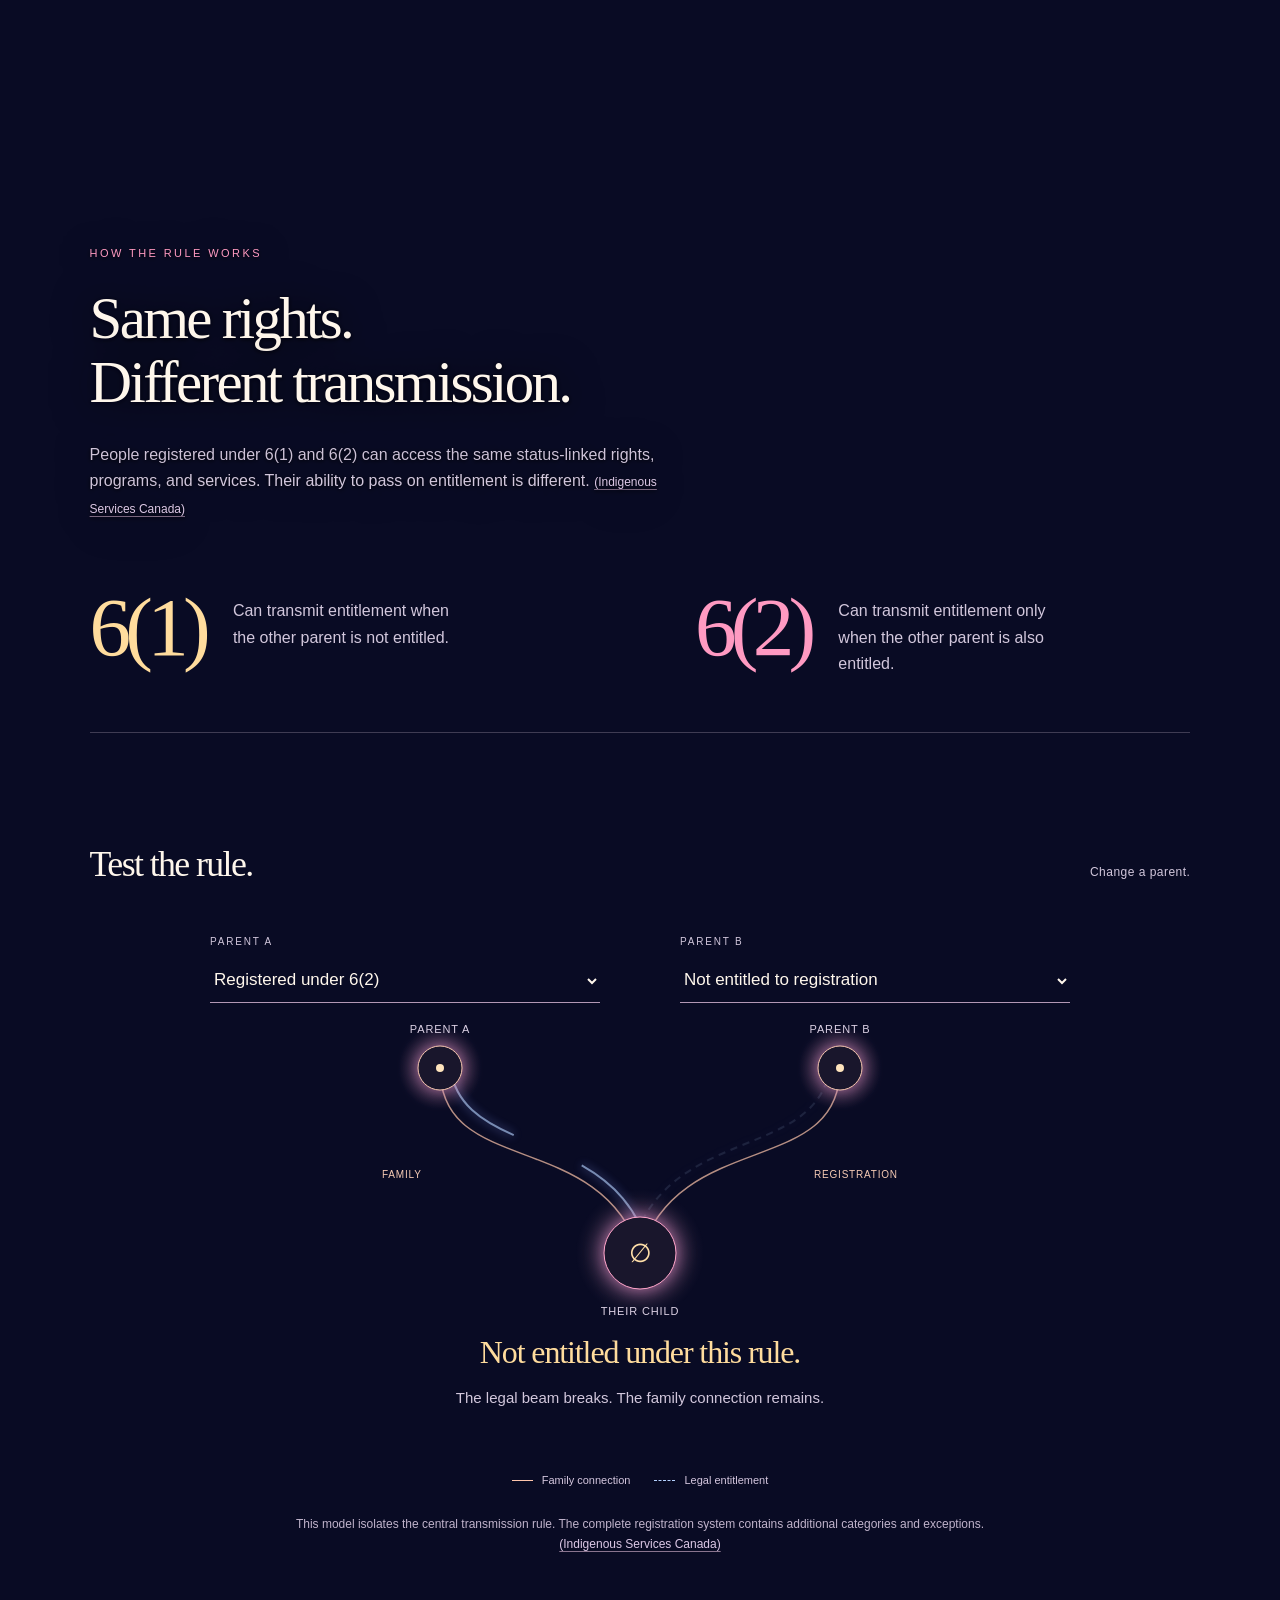
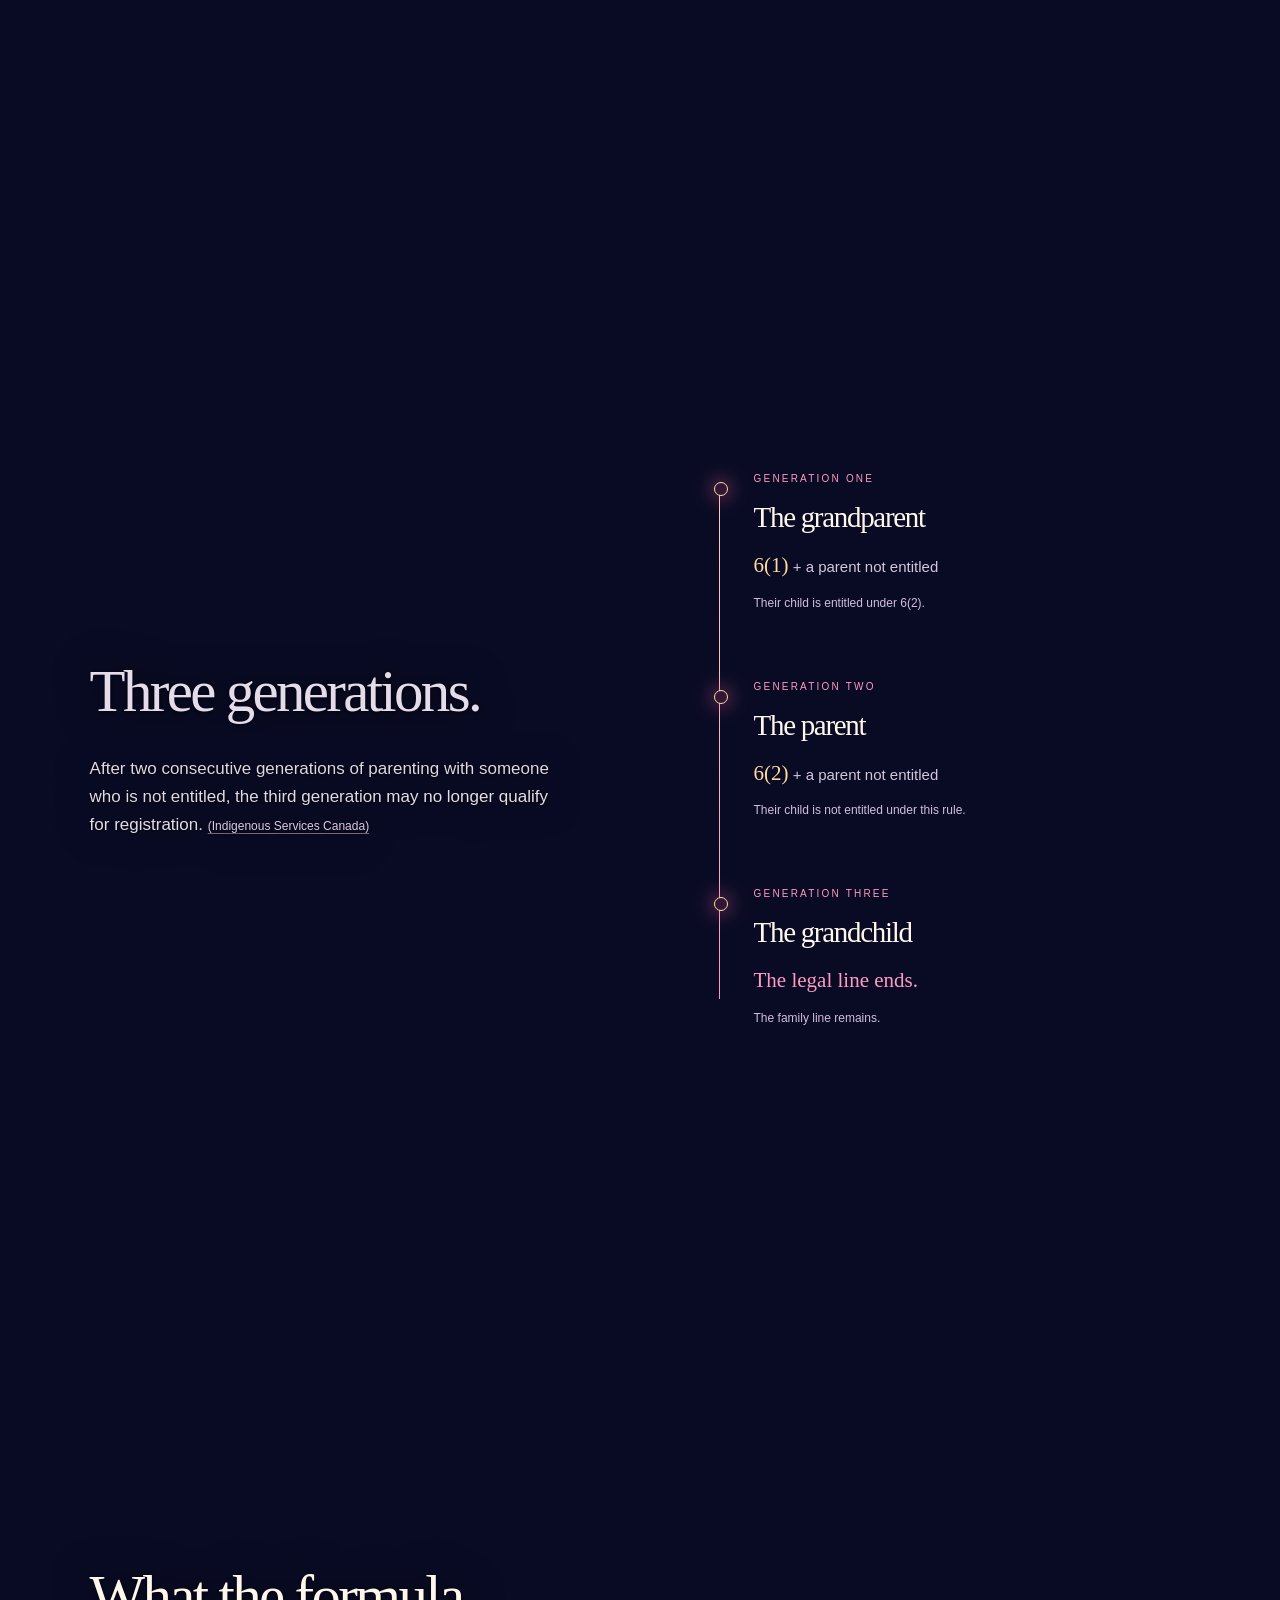
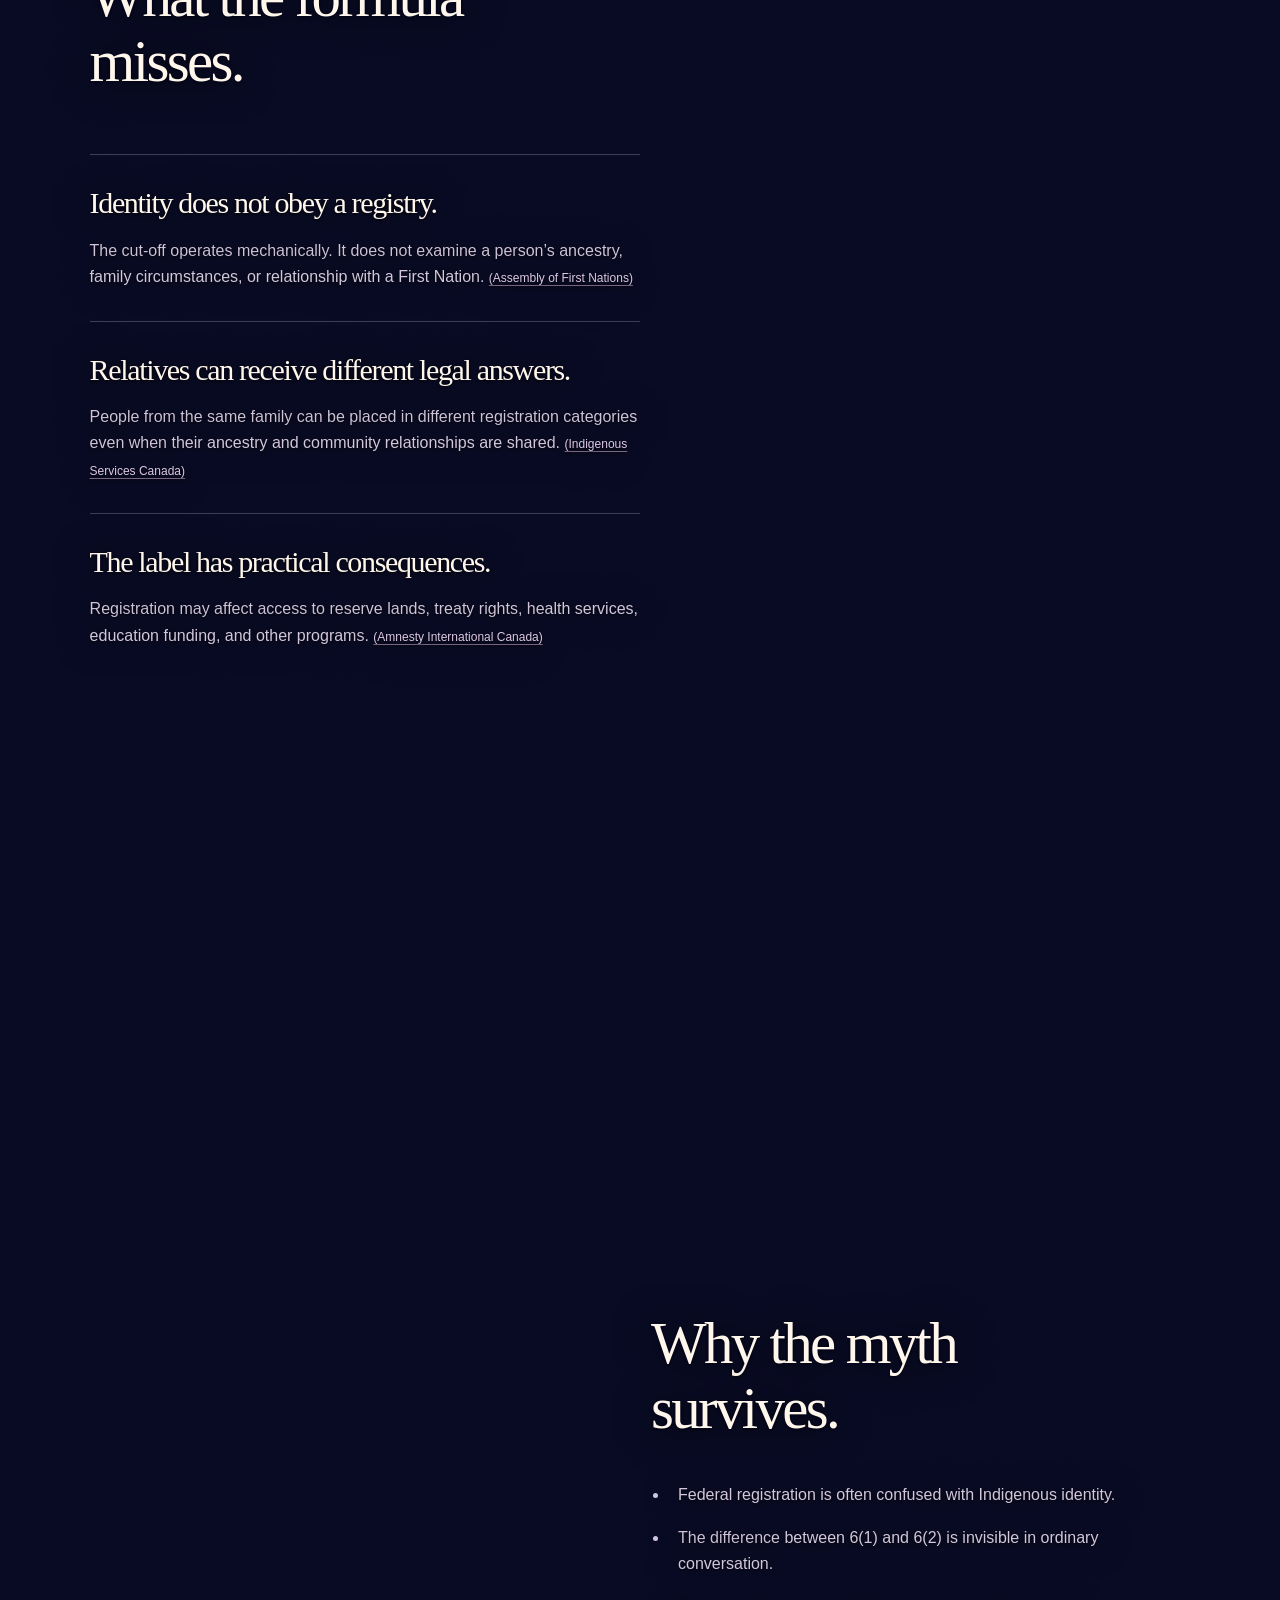
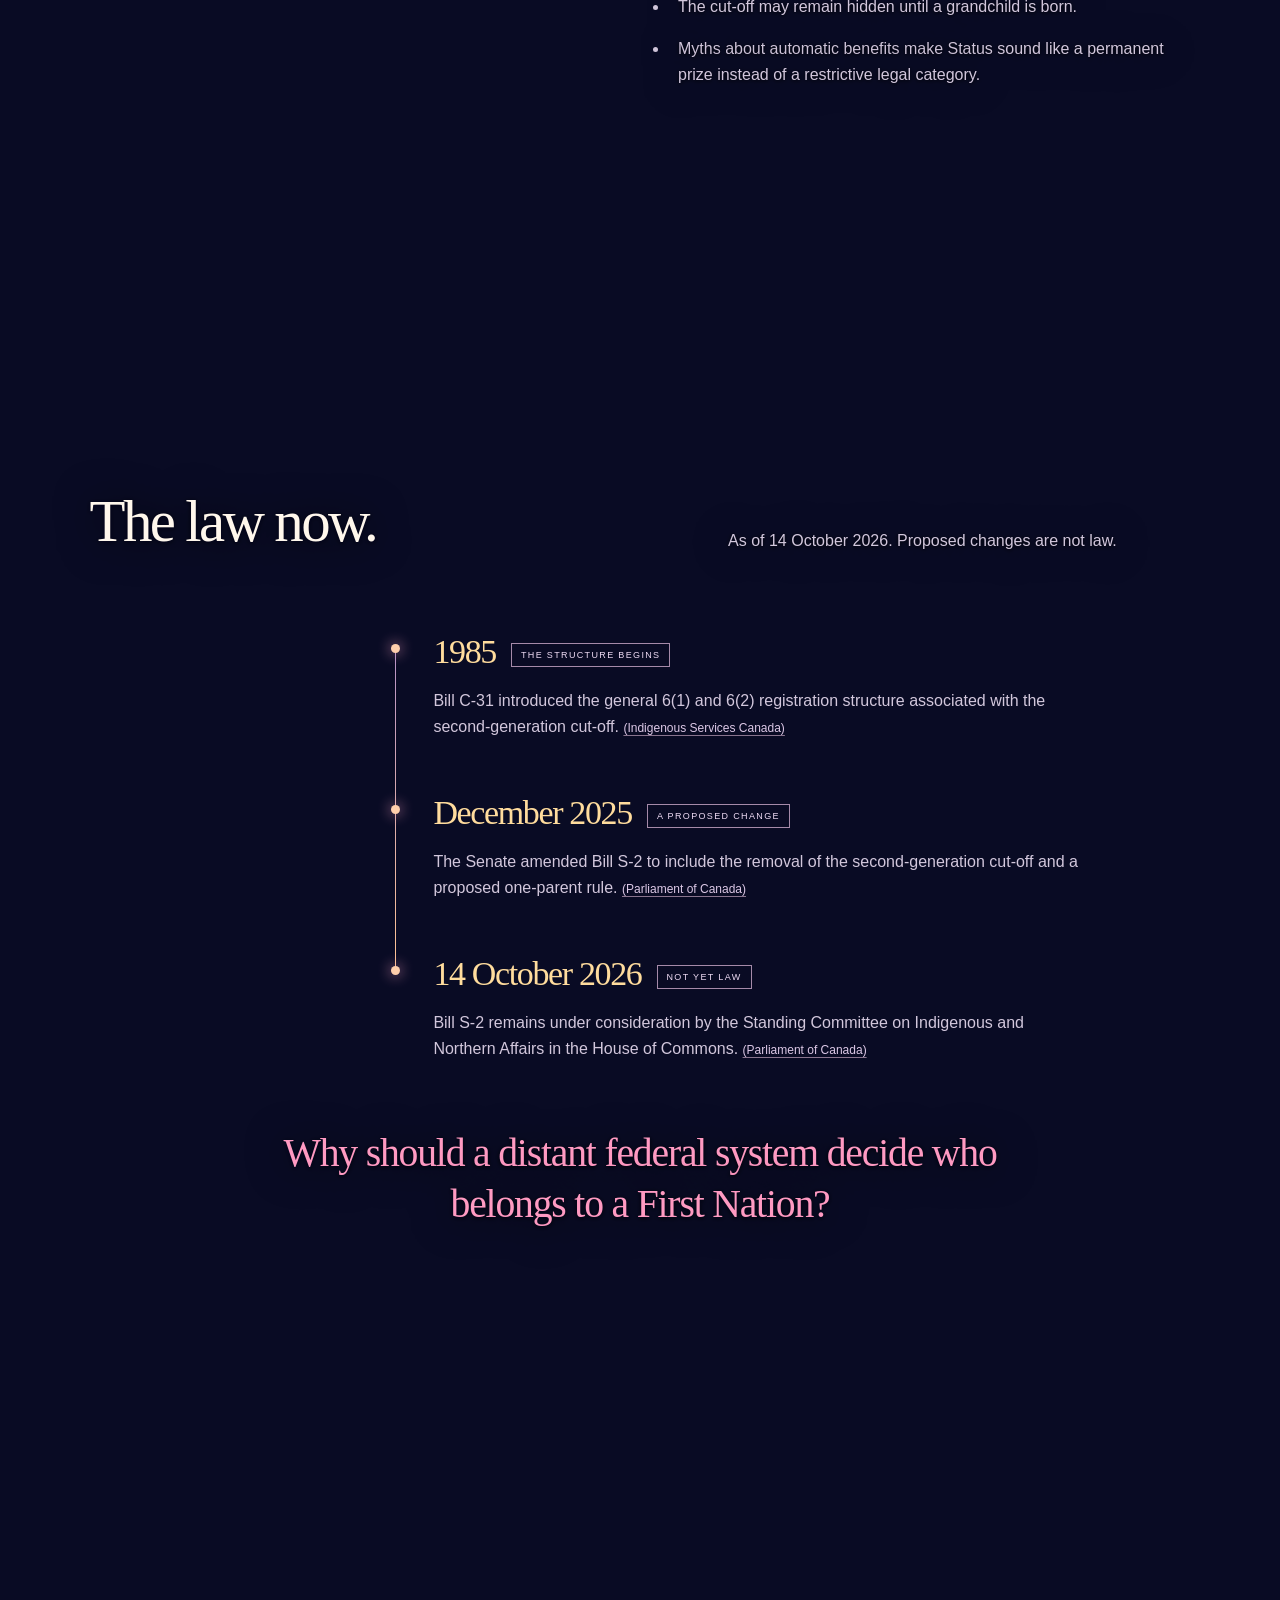
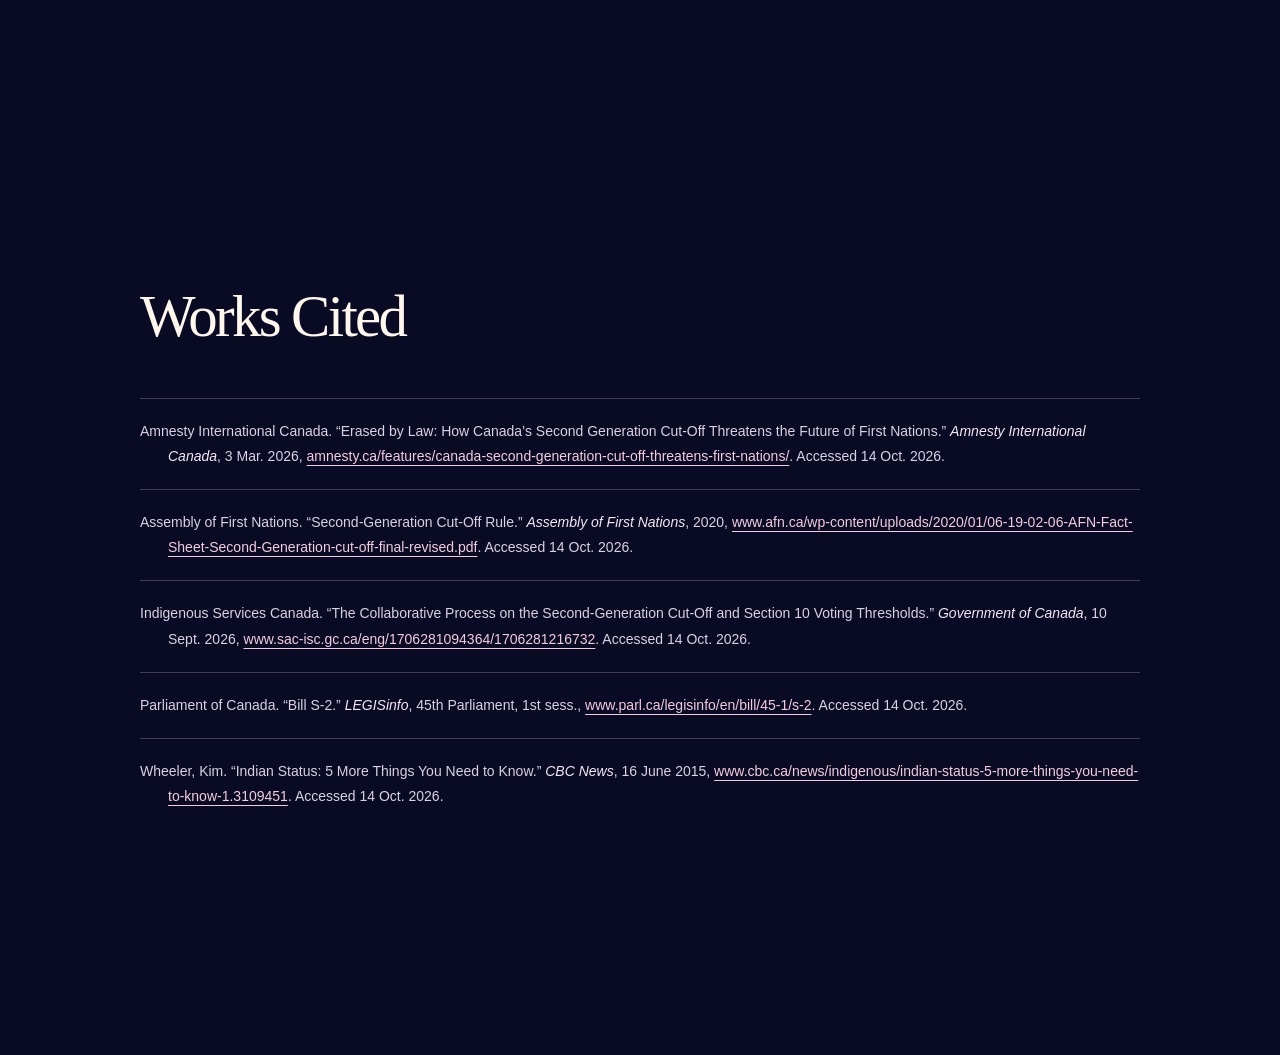
==== commit f3bc6c1c: "Add files via upload" ====
--- a/index.html
+++ b/index.html
@@ -1,8 +1,530 @@
-<!doctype html><html lang="en"><head><meta charset="utf-8"><meta name="viewport" content="width=device-width,initial-scale=1"><title>When Status Ends, Identity Does Not</title><meta name="description" content="A Grade 11 English project explaining the second-generation cut-off in Indian Status registration."><meta property="og:title" content="When Status Ends, Identity Does Not"><meta property="og:description" content="A Grade 11 English project explaining the second-generation cut-off in Indian Status registration."><meta property="og:type" content="website"><meta name="theme-color" content="#10145c"><link rel="icon" href="favicon.svg" type="image/svg+xml"><link rel="stylesheet" href="style.css"></head><body data-page="home"><canvas id="world" aria-hidden="true"></canvas><div class="grain" aria-hidden="true"></div><div class="vignette" aria-hidden="true"></div><a class="skip" href="#main">Skip to content</a><nav class="nav" aria-label="Primary"><a class="brand" href="./"><span class="brand-mark" aria-hidden="true"></span><span>Status and identity</span></a><div class="navlinks"><a href="index.html" aria-current="page">Home</a><a href="how-rule-works.html">How the Rule Works</a><a href="what-formula-misses.html">What the Formula Misses</a><a href="law-now.html">The Law Now</a><a href="works-cited.html">Works Cited</a></div><div class="controls"><button class="control" data-motion type="button" aria-pressed="false">Pause Motion</button><button class="control" data-sound type="button" aria-pressed="false">Sound On</button><button class="control menu-btn" type="button" aria-expanded="false" aria-controls="mobile-menu">Menu</button></div></nav><div id="mobile-menu" class="mobile-menu"><a href="index.html" aria-current="page">Home</a><a href="how-rule-works.html">How the Rule Works</a><a href="what-formula-misses.html">What the Formula Misses</a><a href="law-now.html">The Law Now</a><a href="works-cited.html">Works Cited</a></div><main id="main">
-<section class="hero-scroll" aria-labelledby="hero-title"><div class="hero-sticky"><div class="hero-copy"><div class="eyebrow">A myth about Indian Status</div><h1 id="hero-title">When Status Ends,<br>Identity Does Not</h1><p class="lead">A legal category can disappear between a grandparent and grandchild. A family cannot.</p><div class="hero-rule" aria-hidden="true"><span></span><b>Scroll through the rule</b><span></span></div></div><div class="scroll-hint">Scroll to lower the sun</div></div></section>
-<section class="section" data-particle="status"><div class="content-shell section-grid"><div class="reveal"><div class="kicker">Start with the category</div><h2>What is Indian Status?</h2><p>Indian Status is federal registration under the Indian Act. It recognizes certain First Nations people for specific legal rights, programs, and services. It is not a government-issued measurement of culture, ancestry, or belonging.</p><p class="language-note">The word “Indian” appears here because it remains the legal term used by the Indian Act and in the name “Indian Status.”</p><div class="stat-line"><div class="stat-chip">Many First Nations people are <b>non-status</b></div><div class="stat-chip">Inuit and Métis are <b>not registered</b> under the Indian Act</div></div></div><div class="registry-visual reveal"><div class="registry-machine" aria-hidden="true"><div class="registry-word">Federal registration<span>one legal system</span></div></div><p class="sr-only">A visual of a registration system. The point is that federal registration is one legal category and not a measure of Indigenous identity.</p></div></div></section>
-<section class="section" data-particle="broken"><div class="content-shell"><div class="kicker reveal">Myth and reality</div><h2 class="reveal">A family line is not a legal formula.</h2><div class="myth-real"><div class="open-panel reveal"><small>Myth</small><strong>“Once Status enters a family, it passes down forever.”</strong></div><div class="open-panel reveal"><small>Reality</small><strong>Legal entitlement can end inside a living family tree.</strong></div></div><p class="reveal">Kim Wheeler explains that a registered parent may have a registered child, while the following generation may not qualify if that child later has a child with someone who is not entitled to registration <a class="cite" href="works-cited.html#wheeler">(Wheeler)</a>. The government’s line can stop. The family line does not.</p></div></section>
-<section class="river-section" data-particle="family"><div class="river-copy"><div class="kicker reveal">What the formula cannot carry</div><p class="quote-large reveal">The paperwork changes.<br>Their relationship does not.</p><p class="reveal">A federal register can decide whom Canada recognizes under one law. It cannot turn ancestry, kinship, community, or Nation into a switch that clicks off.</p><div class="river-legal reveal" aria-label="Legal phrases dissolving into the river"><span>registered</span><span>6(1)</span><span>6(2)</span><span>entitled</span><span>not entitled</span></div></div></section>
-<section class="section compact" data-particle="categories"><div class="content-shell section-grid"><div><div class="kicker reveal">The rule underneath the myth</div><h2 class="reveal">Two sections.<br>Different transmission.</h2></div><div class="reveal"><p>Section 6(1) can transmit entitlement when the other parent is not entitled. Section 6(2) can transmit entitlement only when the other parent is also entitled <a class="cite" href="works-cited.html#isc">(Indigenous Services Canada)</a>.</p><p class="note">People registered under 6(1) and 6(2) can access the same status-linked rights, programs, and services. Their ability to transmit entitlement is different.</p><p><a href="how-rule-works.html">See the rule work visually →</a></p></div></div></section>
-<section class="finale" data-particle="constellation"><div class="finale-sticky"><div class="finale-copy reveal"><div class="kicker">What survives the formula</div><h2>Identity outlives the formula.</h2><p>The status system can shrink a legal population without changing the people. A federal register may decide whom Canada recognizes. It cannot make a child less connected to family, community, or Nation.</p><p class="credit">Research, writing, and design by Saksham Jha</p></div></div></section>
-</main><footer>Research, writing, and design by Saksham Jha</footer><script src="world.js"></script><script src="app.js"></script></body></html>+<!doctype html>
+<html lang="en">
+<head>
+  <meta charset="utf-8">
+  <meta name="viewport" content="width=device-width, initial-scale=1">
+  <meta name="theme-color" content="#080a23">
+  <meta name="description" content="When Status Ends, Identity Does Not. A visual exploration of Indian Status, the second-generation cut-off, and the family connections a federal formula cannot measure.">
+  <meta property="og:type" content="website">
+  <meta property="og:title" content="When Status Ends, Identity Does Not">
+  <meta property="og:description" content="A legal category can disappear between a grandparent and grandchild. A family cannot.">
+  <meta name="color-scheme" content="dark">
+  <title>When Status Ends, Identity Does Not</title>
+  <link rel="icon" href="data:image/svg+xml,%3Csvg xmlns='http://www.w3.org/2000/svg' viewBox='0 0 64 64'%3E%3Cdefs%3E%3ClinearGradient id='s' x2='0' y2='1'%3E%3Cstop stop-color='%23fff000'/%3E%3Cstop offset='1' stop-color='%23ff497d'/%3E%3C/linearGradient%3E%3C/defs%3E%3Crect width='64' height='64' rx='16' fill='%230c103b'/%3E%3Ccircle cx='32' cy='29' r='17' fill='url(%23s)'/%3E%3Cpath d='M0 53 8 39 12 47 21 33 32 56 43 36 51 48 59 34 64 46V64H0' fill='%23561551'/%3E%3C/svg%3E">
+  <style>
+    :root{--ink:#fff7ec;--muted:#d2c7dc;--gold:#ffdc9d;--rose:#ff9ac2;--line:rgba(255,235,251,.22);--night:#090b24;--page: min(1200px,86vw)}
+    *{box-sizing:border-box}html{scroll-behavior:smooth;scroll-padding-top:40px}body{margin:0;background:var(--night);color:var(--ink);font:18px/1.65 -apple-system,BlinkMacSystemFont,"Segoe UI",sans-serif;overflow-x:hidden;-webkit-font-smoothing:antialiased}::selection{background:#a92869;color:white}
+    button,select{font:inherit}button,a,select{-webkit-tap-highlight-color:transparent}a{color:inherit;text-underline-offset:.25em}button{color:inherit}a:hover{color:var(--gold)}:focus-visible{outline:2px solid var(--gold);outline-offset:6px;border-radius:2px}button:focus-visible,select:focus-visible{outline-offset:4px}
+    .skip{position:fixed;top:-100px;left:20px;z-index:20;background:#fff4df;color:#171029;padding:10px 20px}.skip:focus{top:12px}#landscape,#life{position:fixed;inset:0;width:100%;height:100%;pointer-events:none}#landscape{z-index:0}#life{z-index:3}.grain{position:fixed;inset:0;pointer-events:none;z-index:4;opacity:.09;background-image:url("data:image/svg+xml,%3Csvg viewBox='0 0 180 180' xmlns='http://www.w3.org/2000/svg'%3E%3Cfilter id='n'%3E%3CfeTurbulence type='fractalNoise' baseFrequency='.88' numOctaves='3' stitchTiles='stitch'/%3E%3C/filter%3E%3Crect width='100%25' height='100%25' opacity='.65' filter='url(%23n)'/%3E%3C/svg%3E")}
+    .vignette{position:fixed;inset:0;pointer-events:none;z-index:1;background:radial-gradient(ellipse at 50% 37%,transparent 30%,rgba(3,2,18,.26) 100%)}main{position:relative;z-index:2}.tools{display:flex;align-items:center;gap:6px}.tool{width:39px;height:39px;display:grid;place-items:center;border:1px solid rgba(255,255,255,.17);background:rgba(10,7,34,.3);border-radius:50%;cursor:pointer;transition:background .25s}.tool:hover{background:rgba(145,50,113,.35)}.tool svg{width:16px;height:16px;stroke:currentColor;fill:none;stroke-width:1.5}.tool[aria-pressed="true"]{color:var(--gold);border-color:#a27b5c}.sound-on{display:none}.sound-off{display:block}#sound[aria-pressed="true"] .sound-on{display:block}#sound[aria-pressed="true"] .sound-off{display:none}#pause[aria-pressed="true"] .pause-lines{display:none}#pause .play-icon{display:none}#pause[aria-pressed="true"] .play-icon{display:block}.scroll-cue{position:absolute;bottom:34px;left:50%;transform:translateX(-50%);display:flex;align-items:center;gap:13px;font-size:10px;letter-spacing:.25em;text-transform:uppercase;color:#ece0e8;white-space:nowrap}.scroll-cue span{height:35px;width:1px;background:linear-gradient(transparent,#ffd79e);transform-origin:top;animation:breathe 3s ease-in-out infinite}@keyframes breathe{50%{transform:scaleY(.6);opacity:.5}}
+    h1,h2,h3,p{margin:0}h1,h2,h3,blockquote{font-family:Georgia,"Times New Roman",serif;font-weight:400;letter-spacing:-.045em}h1{font-size:clamp(44px,6.1vw,94px);line-height:1.04}h1 em,h2 em{font-weight:400;color:#ffd4df}h2{font-size:clamp(40px,4.6vw,70px);line-height:1.1}h3{font-size:clamp(27px,2.8vw,38px);line-height:1.18}p+p{margin-top:22px}.eyebrow{display:block;font:11px/1.5 -apple-system,BlinkMacSystemFont,"Segoe UI",sans-serif;text-transform:uppercase;letter-spacing:.22em;color:var(--rose);margin-bottom:25px}.small{font-size:14px;line-height:1.65;color:var(--muted)}.cite{font:12px/1.5 -apple-system,BlinkMacSystemFont,"Segoe UI",sans-serif;color:#dcc8e6;display:inline;text-decoration-color:#89748e;white-space:normal}.flow-copy{color:#e4dce8;max-width:550px}.flow-copy strong{font-weight:500;color:var(--ink)}.flow-copy p{margin-top:24px}.measure{max-width:590px}.text-glow{text-shadow:0 2px 40px rgba(5,0,15,.85),0 1px 4px #09021c}.section{width:var(--page);margin:auto;position:relative;padding:120px 0;scroll-margin-top:60px}.reveal{opacity:1;transform:none}.js .reveal{opacity:0;transform:translateY(35px);filter:blur(4px);transition:opacity 1s ease,transform 1.2s cubic-bezier(.16,1,.3,1),filter 1.2s}.js .reveal.in{opacity:1;transform:none;filter:none}.js .reveal.delay{transition-delay:.14s}
+    .opening{height:360vh;height:360svh;position:relative}.opening-view{height:100vh;height:100svh;position:sticky;top:0;isolation:isolate;overflow:hidden}.intro-frame{position:absolute;left:7%;right:7%;bottom:12%;text-align:center;will-change:opacity,transform}.intro-frame p{font-size:clamp(21px,2.3vw,34px);line-height:1.4;max-width:850px;margin:auto;font-family:Georgia,"Times New Roman",serif;letter-spacing:-.025em}.intro-frame .eyebrow{margin-bottom:19px}.intro-title{opacity:0}.intro-myth,.intro-truth{opacity:0}.intro-myth blockquote{font-size:clamp(29px,3.8vw,55px);line-height:1.2;max-width:850px;margin:0 auto}.intro-truth p{max-width:770px}.intro-truth strong{display:block;font-size:clamp(38px,4.8vw,68px);line-height:1.15;margin-top:15px;font-weight:400;color:var(--gold)}
+    .overview{min-height:110vh;display:flex;align-items:center}.overview .flow-copy{max-width:520px;width:49%}.definition-list{list-style:none;padding:0;margin:32px 0}.definition-list li{padding:13px 0 13px 23px;border-bottom:1px solid var(--line);font-size:16px;position:relative}.definition-list li::before{content:"";position:absolute;width:4px;height:4px;border-radius:50%;background:var(--rose);left:0;top:26px}.language-note{max-width:470px;font-size:12px;color:#bfb0cd;line-height:1.6}
+    .myth-scene{min-height:75vh;display:flex;justify-content:flex-end;align-items:center}.myth-scene>div{width:49%;max-width:550px}.myth-scene h2{font-size:clamp(36px,4vw,60px)}.myth-scene p{margin-top:25px;color:var(--muted);font-size:16px}
+    .rules{padding-top:140px}.rules-heading{max-width:790px;margin-bottom:65px}.rules-heading p{margin-top:26px;color:var(--muted);font-size:16px;max-width:610px}.rule-pair{display:grid;grid-template-columns:1fr 1fr;gap:10%;border-bottom:1px solid var(--line);padding:0 0 55px}.rule-category{display:flex;gap:28px;align-items:flex-start}.rule-number{font-family:Georgia,serif;font-size:clamp(60px,6.5vw,96px);line-height:1;color:var(--gold);letter-spacing:-.07em}.rule-category:nth-child(2) .rule-number{color:var(--rose)}.rule-category .small{max-width:240px;font-size:16px;padding-top:12px}
+    .simulator{position:relative;margin-top:110px;padding-top:0;min-height:650px}.sim-top{display:flex;justify-content:space-between;align-items:baseline;gap:30px}.sim-top .small{font-size:12px;letter-spacing:.04em}.sim-controls{display:grid;grid-template-columns:1fr 1fr;gap:80px;max-width:860px;margin:48px auto 0}.sim-controls label{display:block;font-size:10px;letter-spacing:.18em;text-transform:uppercase;color:var(--muted);margin-bottom:9px}.sim-controls select{width:100%;padding:10px 28px 12px 0;border:0;border-bottom:1px solid #b398b5;border-radius:0;background:transparent;color:var(--ink);font-size:17px;cursor:pointer}.sim-controls select option{background:#1c1536;color:var(--ink)}.sim-graphic{position:relative;height:330px;max-width:860px;margin:5px auto 0;touch-action:pan-y}.sim-graphic svg{width:100%;height:100%;overflow:visible}.family-link{fill:none;stroke:#ffc6ac;stroke-width:1.5;opacity:.7}.legal-link{fill:none;stroke:#b4d1ff;stroke-width:2;stroke-dasharray:2.5 2;filter:drop-shadow(0 0 5px #859bff);transition:opacity .6s}.cut-off #legal-a{stroke-dasharray:34 26 40;opacity:.65!important}.node-ring{fill:#19162c;stroke:#f8c9b0;stroke-width:1;filter:drop-shadow(0 0 10px #d386ba)}.node-center{fill:#ffe4bd}.child-ring{stroke:#d8dcff;transition:stroke .6s}.cut-off .child-ring{stroke:#ffa5ca}.child-symbol{fill:#ffdfa9;font:26px Georgia,serif;text-anchor:middle}.sim-node{cursor:grab}.sim-node:active{cursor:grabbing}.node-label{font:11px -apple-system,BlinkMacSystemFont,"Segoe UI",sans-serif;fill:#dcd1e4;letter-spacing:.08em;text-anchor:middle}.link-label{font:10px -apple-system,BlinkMacSystemFont,"Segoe UI",sans-serif;fill:#f5cab4;letter-spacing:.08em}.sim-result{min-height:110px;text-align:center;max-width:670px;margin:-5px auto 0}.sim-result h4{font:32px/1.2 Georgia,serif;letter-spacing:-.035em;margin:0 0 14px;color:var(--gold)}.sim-result p{font-size:15px;color:var(--muted);margin:0}.sim-clarify{max-width:690px;margin:26px auto 0;text-align:center;font-size:12px;color:#c0b3cb}.sim-key{display:flex;gap:24px;justify-content:center;margin-top:28px;font-size:11px;color:#d5c7df}.sim-key span{display:flex;align-items:center;gap:9px}.sim-key i{width:21px;height:1px;background:#ffc6ac}.sim-key span+span i{height:0;border-top:1px dashed #b4d1ff;background:none}
+    .generations{min-height:150vh;display:grid;grid-template-columns:1fr 1fr;gap:13%;align-items:center}.family-story{position:relative;padding-left:42px}.family-story::before{content:"";position:absolute;left:7px;top:18px;bottom:30px;width:1px;background:linear-gradient(#ffcfaa,#ff95c7)}.generation{position:relative;padding:0 0 65px}.generation:last-child{padding-bottom:0}.generation::before{content:"";position:absolute;left:-40px;top:11px;border:1px solid var(--gold);background:#311635;border-radius:50%;width:12px;height:12px;box-shadow:0 0 20px #cf588b}.generation .eyebrow{font-size:10px;margin-bottom:14px}.generation h3{font-size:29px;margin-bottom:14px}.generation p{font-size:15px;color:var(--muted)}.generation .status-tag{display:inline-block;font-family:Georgia,serif;color:var(--gold);font-size:21px}.generation:last-child .status-tag{color:var(--rose)}.generation small{display:block;font-size:12px;color:#d1bedb;margin-top:11px}.generations .flow-copy h2{margin-bottom:30px}.generations .flow-copy p{font-size:17px}
+    .people{min-height:140vh;padding-top:140px}.people-heading{max-width:640px}.people-body{max-width:550px;margin-top:60px}.human-point{padding:30px 0;border-top:1px solid var(--line)}.human-point h3{font-size:30px;margin-bottom:17px}.human-point p{font-size:16px;color:var(--muted)}.why{min-height:95vh;display:flex;justify-content:flex-end;align-items:center}.why .measure{width:49%;max-width:555px}.why h2{margin-bottom:33px}.why ul{padding-left:18px;color:var(--muted);font-size:16px}.why li{padding:8px 0 8px 9px}
+    .law{min-height:140vh;padding-top:150px}.law-head{display:grid;grid-template-columns:1fr 1fr;gap:16%;align-items:end;margin-bottom:75px}.law-head p{font-size:16px;color:var(--muted)}.timeline{position:relative;max-width:800px;margin-left:auto;padding-left:43px}.timeline::before{content:"";position:absolute;left:5px;top:17px;bottom:90px;width:1px;background:linear-gradient(#b592c6,#ffc391)}.timeline-item{position:relative;margin-bottom:50px}.timeline-item::before{content:"";position:absolute;left:-42px;top:14px;width:9px;height:9px;border-radius:50%;background:#ffcfac;box-shadow:0 0 14px #ed9abc}.timeline-item time{font-family:Georgia,serif;font-size:34px;line-height:1.3;color:var(--gold);letter-spacing:-.04em}.timeline-item p{font-size:16px;color:var(--muted);margin-top:14px;max-width:650px}.law-state{display:inline-block;font-size:9px;letter-spacing:.15em;line-height:1.6;text-transform:uppercase;padding:4px 9px;border:1px solid #a58aa9;color:#eedbf4;margin:7px 0 0 15px;vertical-align:5px}.law-question{max-width:760px;margin:65px auto 0;font:clamp(27px,3.1vw,43px)/1.3 Georgia,serif;letter-spacing:-.03em;text-align:center}.law-question span{color:var(--rose)}
+    .ending{height:195vh;height:195svh;position:relative}.ending-view{height:100vh;height:100svh;position:sticky;top:0;display:flex;align-items:center;justify-content:center}.ending-copy{width:86%;max-width:880px;text-align:center;padding-top:19vh}.ending h2{font-size:clamp(48px,6vw,88px);text-shadow:0 3px 60px #080517}.ending h2 em{display:block;color:var(--gold)}.ending-copy p{font-size:16px;color:#e2d3e8;max-width:615px;margin:32px auto 0;line-height:1.75;text-wrap:pretty}.falling-label{position:absolute;top:20%;left:50%;font-size:10px;letter-spacing:.23em;text-transform:uppercase;color:#bca9cd;transform:translateX(-50%);opacity:.5}.constellation-text{position:absolute;top:34%;left:50%;transform:translateX(-50%);font-size:9px;letter-spacing:.23em;text-transform:uppercase;color:#c3c2df}.sources{padding-top:130px;padding-bottom:80px;max-width:1000px;min-height:100vh}.sources h2{margin-bottom:48px}.sources-list{list-style:none;margin:0;padding:0}.sources-list li{padding:20px 0 20px 28px;text-indent:-28px;border-top:1px solid var(--line);font-size:14px;color:#dbd0e4;line-height:1.8;scroll-margin-top:120px}.sources-list li:target{background:rgba(103,52,110,.25)}.sources-list a{overflow-wrap:anywhere;color:#f4ccdf;text-decoration-thickness:1px}.sources-list em{color:#f4e6f4}.sr-only{position:absolute;width:1px;height:1px;margin:-1px;padding:0;border:0;overflow:hidden;clip:rect(0,0,0,0);white-space:nowrap}
+    .no-canvas #landscape,.no-canvas #life{display:none}.no-canvas body{background:radial-gradient(ellipse at 55% 12%,#5d1348,#121338 40%,#080b23 80%)}.no-canvas .opening{height:100vh}.no-canvas .intro-title{opacity:1}.no-canvas .intro-myth,.no-canvas .intro-truth{display:none}
+    @media(min-width:1700px){:root{--page:min(1280px,80vw)}.intro-frame{bottom:10%}}
+    @media(max-width:1050px){.tools{gap:4px}.tool{width:34px;height:34px}.rule-category{gap:19px}.rule-category .small{font-size:14px}.sim-controls{gap:55px}.section{padding-top:100px;padding-bottom:100px}.generations{gap:9%}.law-head{gap:9%}}
+    @media(max-width:760px){:root{--page:86vw}body{font-size:16px}.tool{width:34px;height:34px}.section{padding:90px 0}.intro-frame{left:7%;right:7%;bottom:15%}h1{font-size:clamp(40px,8.6vw,63px)}h2{font-size:clamp(37px,7.8vw,55px)}.scroll-cue{bottom:99px;font-size:8px}.intro-frame .eyebrow{font-size:9px}.intro-myth blockquote{font-size:31px}.intro-truth p{font-size:22px}.intro-truth strong{font-size:41px}.overview{min-height:110vh;align-items:center}.overview .flow-copy{width:100%;max-width:500px}.definition-list li{font-size:15px}.overview .flow-copy,.people-body,.why .measure{background:radial-gradient(ellipse at 30% 50%,rgba(15,7,30,.8),rgba(15,7,30,0) 80%)}.myth-scene{min-height:75vh}.myth-scene>div{width:100%;max-width:500px;margin-left:8%}.myth-scene p{font-size:15px}.rule-pair{gap:28px;grid-template-columns:1fr}.rule-category{gap:28px;align-items:center}.rule-number{font-size:65px;min-width:115px}.rule-category .small{font-size:15px;max-width:none;padding-top:0}.rules-heading{margin-bottom:45px}.rules-heading p{font-size:15px}.simulator{margin-top:80px;min-height:600px}.sim-top{display:block}.sim-top .small{margin-top:15px}.sim-controls{gap:20px;margin-top:36px;grid-template-columns:1fr}.sim-controls select{font-size:15px;padding:9px 19px 11px 0}.sim-controls label{font-size:9px}.sim-graphic{height:255px;margin-top:10px}.node-label{font-size:27px}.link-label{font-size:21px}.child-symbol{font-size:43px}.sim-result{margin-top:0;min-height:130px}.sim-result h4{font-size:28px}.sim-result p{font-size:14px}.sim-key{font-size:10px;gap:20px}.sim-clarify{font-size:13px}.generations{min-height:170vh;grid-template-columns:1fr;gap:60px}.generations .flow-copy{order:0}.family-story{order:1;margin-left:14%;padding-left:35px}.generation{padding-bottom:46px}.generation h3{font-size:27px}.generation p{font-size:14px}.generation::before{left:-33px}.generation .status-tag{font-size:20px}.people{min-height:135vh}.people-body{margin-top:45px;width:100%}.human-point{padding:25px 0}.human-point h3{font-size:27px}.human-point p{font-size:15px}.why{min-height:105vh}.why .measure{width:100%;margin-left:8%}.why ul{font-size:15px}.law{min-height:140vh}.law-head{display:block;margin-bottom:50px}.law-head p{margin-top:25px;font-size:15px}.timeline{padding-left:32px}.timeline::before{left:4px}.timeline-item::before{left:-32px}.timeline-item time{font-size:29px}.timeline-item p{font-size:14px}.law-state{font-size:8px;vertical-align:4px;margin-left:7px;padding:3px 6px}.law-question{font-size:30px;text-align:left}.ending-copy{padding-top:15vh}.ending h2{font-size:clamp(44px,10.8vw,68px)}.ending-copy p{font-size:14px;line-height:1.8;margin-top:27px}.falling-label{top:17%;font-size:8px}.constellation-text{top:32%;font-size:8px}.sources{padding-top:90px;padding-bottom:120px}.sources h2{margin-bottom:35px}.sources-list li{font-size:14px;padding-top:18px;padding-bottom:18px}.sources .eyebrow{font-size:10px}}
+    @media(max-width:370px){.sim-controls{gap:15px}.rule-category{gap:15px}.rule-number{min-width:105px}.law-state{display:table;margin-left:0}.intro-frame{bottom:16%}}
+    @media(prefers-reduced-motion:reduce){html{scroll-behavior:auto}*,*::before,*::after{animation:none!important;transition:none!important}.js .reveal{opacity:1;transform:none;filter:none}.opening{height:200vh;height:200svh}.ending{height:130vh;height:130svh}}
+    html.motion-paused{scroll-behavior:auto}.motion-paused *{animation-play-state:paused!important}.motion-paused .reveal{transition:none;filter:none}
+    @media print{.grain,.vignette,#landscape,#life,.scroll-cue,.falling-label,.constellation-text{display:none!important}body{background:white;color:#111;font-size:11pt}main{position:static}.section,.opening,.ending{width:100%;height:auto;min-height:0;padding:20px 0}.opening-view,.ending-view{position:static;height:auto;overflow:visible}.intro-frame{position:static;opacity:1!important;transform:none!important;margin:25px 0}.intro-frame:not(.intro-title){display:none}.reveal{opacity:1!important;transform:none!important;filter:none!important}h1{font-size:30pt}h2{font-size:24pt}h3{font-size:17pt}.flow-copy,.overview .flow-copy,.why .measure,.ending-copy{width:100%;max-width:none;padding:0}p,.small,.flow-copy,.definition-list,.sources-list li,.cite,.human-point p,.law-head p,.timeline-item p,.eyebrow{color:#111!important}.ending-copy p{color:#111}.simulator{break-inside:avoid}.rule-number,.law-question span,.timeline-item time{color:#333}.sources-list a{color:#111}.sim-controls select{color:#111}.sim-result h4{color:#111}}
+  
+    .tools{position:fixed;right:24px;bottom:24px;z-index:12;gap:7px;opacity:.8}.tools:hover,.tools:focus-within{opacity:1}
+    .chapter-nav{position:fixed;inset:auto 24px 78px auto;z-index:12;width:1px;height:1px;margin:0;padding:0;overflow:hidden;clip:rect(0,0,0,0);clip-path:inset(50%);white-space:nowrap;opacity:0;pointer-events:none}
+    .chapter-nav:focus-within{display:flex;flex-direction:column;gap:0;clip:auto;clip-path:none;width:185px;height:auto;padding:10px 15px;white-space:normal;overflow:visible;opacity:1;pointer-events:auto;background:rgba(13,9,32,.96);border:1px solid #806080;border-radius:12px}
+    .chapter-nav a{font-size:13px;padding:9px 0;text-decoration:none;color:#f7e9f8}
+    @media(max-width:760px){.tools{right:18px;bottom:18px}.scroll-cue{bottom:30px}.chapter-nav{right:18px;bottom:70px}}
+    @media print{.tools,.chapter-nav{display:none!important}}
+</style>
+</head>
+<body>
+  <a class="skip" href="#overview">Skip to the explanation</a>
+  <canvas id="landscape" aria-hidden="true"></canvas>
+  <div class="vignette" aria-hidden="true"></div>
+  <canvas id="life" aria-hidden="true"></canvas>
+  <div class="grain" aria-hidden="true"></div>
+    <nav class="chapter-nav sr-only" aria-label="Chapters">
+      <a href="#home" aria-current="location">Home</a>
+      <a href="#how-the-rule-works">The rule</a>
+      <a href="#what-the-formula-misses">The people</a>
+      <a href="#the-law-now">The law</a>
+      <a href="#works-cited">Sources</a>
+    </nav>
+    <div class="tools">
+      <button id="sound" class="tool" type="button" aria-label="Turn ambient sound on" aria-pressed="false" title="Ambient sound off">
+        <svg viewBox="0 0 24 24" aria-hidden="true"><path d="M11 5 6 9H3v6h3l5 4Z"/><path class="sound-off" d="m16 9 6 6m0-6-6 6"/><g class="sound-on"><path d="M15 8c3 2 3 6 0 8M18 5c5 4 5 10 0 14"/></g></svg>
+      </button>
+      <button id="pause" class="tool" type="button" aria-label="Pause ambient motion" aria-pressed="false" title="Pause ambient motion">
+        <svg viewBox="0 0 24 24" aria-hidden="true"><g class="pause-lines"><path d="M8 5v14M16 5v14"/></g><path class="play-icon" d="m8 5 11 7-11 7Z"/></svg>
+      </button>
+    </div>
+  <main id="content">
+    <section class="opening" id="home" aria-labelledby="page-title">
+      <div class="opening-view">
+        <div class="intro-frame intro-title text-glow">
+          <h1 id="page-title">When Status ends,<br><em>identity does not.</em></h1>
+        </div>
+        <div class="intro-frame intro-myth text-glow">
+          <span class="eyebrow">The myth</span>
+          <blockquote>“Once Status enters a family,<br>it passes down forever.”</blockquote>
+        </div>
+        <div class="intro-frame intro-truth text-glow">
+          <p>A legal category can disappear between<br>a grandparent and grandchild.<strong>A family cannot.</strong></p>
+        </div>
+        <div class="scroll-cue" aria-hidden="true"><span></span>Scroll</div>
+      </div>
+    </section>
+
+    <section class="section overview" id="overview" aria-labelledby="definition-title">
+      <div class="flow-copy reveal text-glow">
+        <h2 id="definition-title">A register.<br>Not an identity.</h2>
+        <p>Indian Status is federal registration under the <i>Indian Act</i>. It recognizes certain First Nations people for specific legal rights, programs, and services.</p>
+        <p>It is not a government-issued measurement of culture, ancestry, or belonging. <a class="cite" href="#source-isc">(Indigenous Services Canada)</a></p>
+        <ul class="definition-list">
+          <li>Many First Nations people are non-status.</li>
+          <li>Inuit and Métis are not registered under the <i>Indian Act</i>.</li>
+          <li>A status card cannot measure community belonging.</li>
+        </ul>
+        <p class="language-note">The word “Indian” appears here because it remains the legal term used by the <i>Indian Act</i> and in the name “Indian Status.”</p>
+      </div>
+    </section>
+
+    <section class="section myth-scene" id="myth" aria-labelledby="reality-title">
+      <div class="reveal delay text-glow">
+        <h2 id="reality-title">Legal entitlement<br>can end inside a<br>living family tree.</h2>
+        <p>Kim Wheeler explains that a registered parent may have a registered child, while the next generation may not qualify if that child later has a child with someone who is not entitled to registration. <a class="cite" href="#source-wheeler">(Wheeler)</a></p>
+      </div>
+    </section>
+
+    <section class="section rules" id="how-the-rule-works" aria-labelledby="rule-title">
+      <div class="rules-heading reveal text-glow">
+        <span class="eyebrow">How the rule works</span>
+        <h2 id="rule-title">Same rights.<br>Different transmission.</h2>
+        <p>People registered under 6(1) and 6(2) can access the same status-linked rights, programs, and services. Their ability to pass on entitlement is different. <a class="cite" href="#source-isc">(Indigenous Services Canada)</a></p>
+      </div>
+      <div class="rule-pair reveal">
+        <div class="rule-category"><div class="rule-number">6(1)</div><p class="small">Can transmit entitlement when the other parent is not entitled.</p></div>
+        <div class="rule-category"><div class="rule-number">6(2)</div><p class="small">Can transmit entitlement only when the other parent is also entitled.</p></div>
+      </div>
+
+      <div class="simulator reveal" id="simulator">
+        <div class="sim-top"><h3 id="sim-heading">Test the rule.</h3><p class="small">Change a parent.</p></div>
+        <div class="sim-controls">
+          <div><label for="parent-a">Parent A</label><select id="parent-a"><option value="61">Registered under 6(1)</option><option value="62" selected>Registered under 6(2)</option></select></div>
+          <div><label for="parent-b">Parent B</label><select id="parent-b"><option value="yes">Entitled to registration</option><option value="no" selected>Not entitled to registration</option></select></div>
+        </div>
+        <div class="sim-graphic cut-off" id="family-graphic" role="img" aria-label="A parent registered under 6(2) and a parent who is not entitled have a child who is not entitled under the central cut-off rule. The legal connection breaks. The family connection remains.">
+          <svg viewBox="0 0 800 330" aria-hidden="true">
+            <defs><radialGradient id="nodeHalo"><stop stop-color="#ffb9c7" stop-opacity=".23"/><stop offset="1" stop-color="#ffb9c7" stop-opacity="0"/></radialGradient></defs>
+            <path id="family-a" class="family-link" d="M200 62 C200 170 360 120 400 243"/>
+            <path id="family-b" class="family-link" d="M600 62 C600 170 440 120 400 243"/>
+            <path id="legal-a" class="legal-link" pathLength="100" d="M210 62 C225 155 377 115 410 243"/>
+            <path id="legal-b" class="legal-link" pathLength="100" d="M590 62 C575 155 423 115 390 243"/>
+            <text class="link-label" x="142" y="170">FAMILY</text><text class="link-label" x="574" y="170">REGISTRATION</text>
+            <g class="sim-node" data-node="a" transform="translate(200 60)"><circle r="42" fill="url(#nodeHalo)"/><circle class="node-ring" r="22"/><circle class="node-center" r="4"/><text class="node-label" y="-35">PARENT A</text></g>
+            <g class="sim-node" data-node="b" transform="translate(600 60)"><circle r="42" fill="url(#nodeHalo)"/><circle class="node-ring" r="22"/><circle class="node-center" r="4"/><text class="node-label" y="-35">PARENT B</text></g>
+            <g class="sim-node" data-node="child" transform="translate(400 245)"><circle r="65" fill="url(#nodeHalo)"/><circle class="node-ring child-ring" r="36"/><text class="child-symbol" y="9" id="child-symbol">∅</text><text class="node-label" y="62">THEIR CHILD</text></g>
+          </svg>
+        </div>
+        <div class="sim-result" aria-live="polite" aria-atomic="true"><h4 id="result-title">Not entitled under this rule.</h4><p id="result-copy">The legal beam breaks. The family connection remains.</p></div>
+        <div class="sim-key" aria-hidden="true"><span><i></i>Family connection</span><span><i></i>Legal entitlement</span></div>
+        <p class="sim-clarify">This model isolates the central transmission rule. The complete registration system contains additional categories and exceptions. <a class="cite" href="#source-isc">(Indigenous Services Canada)</a></p>
+      </div>
+    </section>
+
+    <section class="section generations" id="generations" aria-labelledby="generations-title">
+      <div class="flow-copy reveal text-glow">
+        <h2 id="generations-title">Three generations.</h2>
+        <p>After two consecutive generations of parenting with someone who is not entitled, the third generation may no longer qualify for registration. <a class="cite" href="#source-isc">(Indigenous Services Canada)</a></p>
+      </div>
+      <div class="family-story reveal delay" aria-label="A simplified example of the second-generation cut-off">
+        <div class="generation"><span class="eyebrow">Generation one</span><h3>The grandparent</h3><p><span class="status-tag">6(1)</span> + a parent not entitled</p><small>Their child is entitled under 6(2).</small></div>
+        <div class="generation"><span class="eyebrow">Generation two</span><h3>The parent</h3><p><span class="status-tag">6(2)</span> + a parent not entitled</p><small>Their child is not entitled under this rule.</small></div>
+        <div class="generation"><span class="eyebrow">Generation three</span><h3>The grandchild</h3><p><span class="status-tag">The legal line ends.</span></p><small>The family line remains.</small></div>
+      </div>
+    </section>
+
+    <section class="section people" id="what-the-formula-misses" aria-labelledby="people-title">
+      <div class="people-heading reveal text-glow"><h2 id="people-title">What the formula<br>misses.</h2></div>
+      <div class="people-body text-glow">
+        <div class="human-point reveal"><h3>Identity does not obey a registry.</h3><p>The cut-off operates mechanically. It does not examine a person’s ancestry, family circumstances, or relationship with a First Nation. <a class="cite" href="#source-afn">(Assembly of First Nations)</a></p></div>
+        <div class="human-point reveal"><h3>Relatives can receive different legal answers.</h3><p>People from the same family can be placed in different registration categories even when their ancestry and community relationships are shared. <a class="cite" href="#source-isc">(Indigenous Services Canada)</a></p></div>
+        <div class="human-point reveal"><h3>The label has practical consequences.</h3><p>Registration may affect access to reserve lands, treaty rights, health services, education funding, and other programs. <a class="cite" href="#source-amnesty">(Amnesty International Canada)</a></p></div>
+      </div>
+    </section>
+
+    <section class="section why" id="why-the-myth-survives" aria-labelledby="why-title">
+      <div class="measure reveal text-glow"><h2 id="why-title">Why the myth<br>survives.</h2>
+        <ul><li>Federal registration is often confused with Indigenous identity.</li><li>The difference between 6(1) and 6(2) is invisible in ordinary conversation.</li><li>The cut-off may remain hidden until a grandchild is born.</li><li>Myths about automatic benefits make Status sound like a permanent prize instead of a restrictive legal category.</li></ul>
+      </div>
+    </section>
+
+    <section class="section law" id="the-law-now" aria-labelledby="law-title">
+      <div class="law-head"><div class="reveal text-glow"><h2 id="law-title">The law now.</h2></div><p class="reveal delay text-glow">As of 14 October 2026. Proposed changes are not law.</p></div>
+      <div class="timeline">
+        <div class="timeline-item reveal"><time datetime="1985">1985</time><span class="law-state">The structure begins</span><p>Bill C-31 introduced the general 6(1) and 6(2) registration structure associated with the second-generation cut-off. <a class="cite" href="#source-isc">(Indigenous Services Canada)</a></p></div>
+        <div class="timeline-item reveal"><time datetime="2025-12">December 2025</time><span class="law-state">A proposed change</span><p>The Senate amended Bill S-2 to include the removal of the second-generation cut-off and a proposed one-parent rule. <a class="cite" href="#source-parliament">(Parliament of Canada)</a></p></div>
+        <div class="timeline-item reveal"><time datetime="2026-10-14">14 October 2026</time><span class="law-state">Not yet law</span><p>Bill S-2 remains under consideration by the Standing Committee on Indigenous and Northern Affairs in the House of Commons. <a class="cite" href="#source-parliament">(Parliament of Canada)</a></p></div>
+      </div>
+      <p class="law-question reveal text-glow"><span>Why should a distant federal system decide who belongs to a First Nation?</span></p>
+    </section>
+
+    <section class="ending" id="identity" aria-labelledby="ending-title">
+      <div class="ending-view"><div class="falling-label" aria-hidden="true">Federal registration</div><div class="constellation-text" aria-hidden="true">Family remains</div><div class="ending-copy text-glow"><h2 id="ending-title">Identity outlives<br><em>the formula.</em></h2><p>The status system can shrink a legal population without changing the people. A federal register may decide whom Canada recognizes. It cannot make a child less connected to family, community, or Nation.</p></div></div>
+    </section>
+
+    <section class="section sources" id="works-cited" aria-labelledby="sources-title">
+      <h2 id="sources-title" class="reveal">Works Cited</h2>
+      <ol class="sources-list">
+        <li id="source-amnesty">Amnesty International Canada. “Erased by Law: How Canada’s Second Generation Cut-Off Threatens the Future of First Nations.” <em>Amnesty International Canada</em>, 3 Mar. 2026, <a href="https://amnesty.ca/features/canada-second-generation-cut-off-threatens-first-nations/" target="_blank" rel="noopener noreferrer">amnesty.ca/features/canada-second-generation-cut-off-threatens-first-nations/</a>. Accessed 14 Oct. 2026.</li>
+        <li id="source-afn">Assembly of First Nations. “Second-Generation Cut-Off Rule.” <em>Assembly of First Nations</em>, 2020, <a href="https://www.afn.ca/wp-content/uploads/2020/01/06-19-02-06-AFN-Fact-Sheet-Second-Generation-cut-off-final-revised.pdf" target="_blank" rel="noopener noreferrer">www.afn.ca/wp-content/uploads/2020/01/06-19-02-06-AFN-Fact-Sheet-Second-Generation-cut-off-final-revised.pdf</a>. Accessed 14 Oct. 2026.</li>
+        <li id="source-isc">Indigenous Services Canada. “The Collaborative Process on the Second-Generation Cut-Off and Section 10 Voting Thresholds.” <em>Government of Canada</em>, 10 Sept. 2026, <a href="https://www.sac-isc.gc.ca/eng/1706281094364/1706281216732" target="_blank" rel="noopener noreferrer">www.sac-isc.gc.ca/eng/1706281094364/1706281216732</a>. Accessed 14 Oct. 2026.</li>
+        <li id="source-parliament">Parliament of Canada. “Bill S-2.” <em>LEGISinfo</em>, 45th Parliament, 1st sess., <a href="https://www.parl.ca/legisinfo/en/bill/45-1/s-2" target="_blank" rel="noopener noreferrer">www.parl.ca/legisinfo/en/bill/45-1/s-2</a>. Accessed 14 Oct. 2026.</li>
+        <li id="source-wheeler">Wheeler, Kim. “Indian Status: 5 More Things You Need to Know.” <em>CBC News</em>, 16 June 2015, <a href="https://www.cbc.ca/news/indigenous/indian-status-5-more-things-you-need-to-know-1.3109451" target="_blank" rel="noopener noreferrer">www.cbc.ca/news/indigenous/indian-status-5-more-things-you-need-to-know-1.3109451</a>. Accessed 14 Oct. 2026.</li>
+      </ol>
+    </section>
+  </main>
+  <noscript><style>.intro-title{opacity:1}.intro-myth,.intro-truth{display:none}.opening{height:100vh}.intro-frame{bottom:25%}.reveal{opacity:1;transform:none;filter:none}.simulator .sim-top .small::after{content:" JavaScript enables the controls."}</style><p style="position:relative;z-index:5;text-align:center;padding:10px">The written explanation is available. Enable JavaScript for the animated landscape and simulator.</p></noscript>
+  <script>
+  (()=>{
+    'use strict';
+    const $=s=>document.querySelector(s), $$=s=>[...document.querySelectorAll(s)];
+    const clamp=(n,a=0,b=1)=>Math.min(b,Math.max(a,n)), lerp=(a,b,t)=>a+(b-a)*t;
+    const smooth=(a,b,n)=>{const t=clamp((n-a)/(b-a));return t*t*(3-2*t)};
+    const reducedQuery=matchMedia('(prefers-reduced-motion: reduce)');
+    let reduced=reducedQuery.matches,paused=reduced,hidden=document.hidden;
+    const scene=$('#landscape'),ctx=scene.getContext('2d',{alpha:false});
+    const overlay=$('#life'),fx=overlay.getContext('2d');
+    if(!ctx||!fx){document.documentElement.classList.add('no-canvas');return}
+    document.documentElement.classList.add('js');
+    let W=innerWidth,H=innerHeight,DPR=1,clock=0,lastFrame=0,lastScroll=scrollY,velocity=0,smoothVelocity=0,scroll=scrollY;
+    let frameID=0,sky,riverSurface,forest=[],dust=[],stars=[],riverSpecks=[],rects={},anchors=[],quality=1;
+    const pointer={x:W*.5,y:H*.5,tx:W*.5,ty:H*.5,active:false};
+    const ripples=[];
+    let endingProgress=0,introProgress=0,riverAlpha=0,night=0;
+    const randFactory=seed=>()=>{seed|=0;seed=seed+0x6D2B79F5|0;let t=Math.imul(seed^seed>>>15,1|seed);t=t+Math.imul(t^t>>>7,61|t)^t;return((t^t>>>14)>>>0)/4294967296};
+    function makeCanvas(w,h){const c=document.createElement('canvas');c.width=Math.max(1,Math.round(w));c.height=Math.max(1,Math.round(h));return c}
+    const hash=(x,y)=>{let n=Math.imul(x,374761393)+Math.imul(y,668265263);n=Math.imul(n^(n>>>13),1274126177);return((n^(n>>>16))>>>0)/4294967295};
+    function noise(x,y){const ix=Math.floor(x),iy=Math.floor(y);let a=x-ix,b=y-iy;a=a*a*(3-2*a);b=b*b*(3-2*b);return lerp(lerp(hash(ix,iy),hash(ix+1,iy),a),lerp(hash(ix,iy+1),hash(ix+1,iy+1),a),b)}
+    function fbm(x,y){return noise(x,y)*.52+noise(x*2.07+4,y*2.07)*.26+noise(x*4.1,y*4.1+9)*.14+noise(x*8.2+17,y*8.2)*.08}
+    function skyTexture(){
+      const sw=Math.min(600,Math.round(W*.5)),sh=Math.round(H*.5),field=makeCanvas(sw,sh),fc=field.getContext('2d'),im=fc.createImageData(sw,sh),r=randFactory(1953);
+      for(let y=0;y<sh;y++)for(let x=0;x<sw;x++){
+        const u=x/sw,v=y/sh,cloud=fbm(u*7,v*6),detail=fbm(u*18+33,v*15),axis=.29+v*.27+Math.sin(v*4)*.04;
+        const band=Math.exp(-Math.pow((u-axis)/(.1+cloud*.14),2));
+        const milk=Math.pow(cloud,2.4)*band*(.35+detail),veil=Math.max(0,cloud-.48)*.6;
+        const horizon=smooth(.45,1,v),grain=(r()-.5)*10;
+        const i=(y*sw+x)*4;
+        im.data[i]=clamp(8+milk*38+veil*12+horizon*9+grain,0,255);
+        im.data[i+1]=clamp(16+milk*88+veil*20-horizon*8+grain,0,255);
+        im.data[i+2]=clamp(56+milk*204+veil*64-horizon*25+grain,0,255);
+        im.data[i+3]=255;
+      }
+      fc.putImageData(im,0,0);
+      const c=makeCanvas(W*DPR,H*DPR),c2=c.getContext('2d');c2.drawImage(field,0,0,c.width,c.height);c2.scale(DPR,DPR);
+      const count=Math.round(Math.min(38000,W*H/32));
+      for(let i=0;i<count;i++){
+        const x=r()*W,y=r()*H,hot=r(),sz=hot>.996?1.2+r()*.55:.14+Math.pow(r(),3)*.63;
+        c2.globalAlpha=.2+r()*.7;c2.fillStyle=r()>.7?'#a4b9ff':'#e2d8ff';
+        c2.beginPath();c2.arc(x,y,sz,0,Math.PI*2);c2.fill();
+        if(hot>.998){const g=c2.createRadialGradient(x,y,0,x,y,sz*6);g.addColorStop(0,'#d9e7ff80');g.addColorStop(1,'#9aa9ff00');c2.fillStyle=g;c2.fillRect(x-sz*6,y-sz*6,sz*12,sz*12)}
+      }
+      c2.globalAlpha=1;return c;
+    }
+    // Each forest is painted once. Fractal whorls, needles and exposed trunks
+    // remain crisp while the whole layer moves as one parallax plane.
+    function conifer(c,x,ground,height,width,r,shade){
+      const top=ground-height;c.fillStyle=shade;c.beginPath();c.moveTo(x,top);
+      const tiers=10+Math.floor(r()*7),left=[],right=[];
+      for(let j=1;j<=tiers;j++){
+        const t=j/tiers,yy=top+t*height,spread=width*Math.pow(t,.8)*(.65+r()*.32);
+        const lift=height/tiers*(.3+r()*.55),ls=.7+r()*.4,rs=.7+r()*.4;
+        left.push([x-spread*.38*ls,yy-lift*.9],[x-spread*.73*ls,yy-lift*.25],[x-spread*.87*ls,yy-lift*.35],[x-spread*ls,yy+lift*.13],[x-spread*.7*ls,yy+lift*.1],[x-spread*.78*ls,yy+lift*.26]);
+        right.push([x+spread*.35*rs,yy-lift*.8],[x+spread*.68*rs,yy-lift*.25],[x+spread*.85*rs,yy-lift*.34],[x+spread*rs,yy+lift*.16],[x+spread*.67*rs,yy+lift*.12],[x+spread*.73*rs,yy+lift*.31]);
+      }
+      left.forEach(p=>c.lineTo(...p));c.lineTo(x-width*.8,ground);c.lineTo(x+width*.8,ground);right.reverse().forEach(p=>c.lineTo(...p));c.closePath();c.fill();
+      c.fillRect(x-width*.025,top,width*.05,height*1.09);
+      // Fine horizontal branchlets break the edge instead of a triangular outline.
+      c.strokeStyle=shade;c.lineWidth=Math.max(.55,height*.002);
+      for(let j=0;j<tiers*3;j++){const t=.1+r()*.86,yy=top+t*height,sp=width*Math.pow(t,.85)*(.4+r()*.5);c.beginPath();c.moveTo(x,yy+height*.025);c.lineTo(x-sp,yy);c.moveTo(x,yy+height*.025);c.lineTo(x+sp*(.6+r()*.5),yy+height*.008);c.stroke()}
+    }
+    function buildForest(){
+      const colours=['#391442','#551347','#771047','#a31149','#dc194d','#561039','#240a2c'];
+      return colours.map((colour,i)=>{
+        const c=makeCanvas((W+180)*DPR,H*DPR),p=c.getContext('2d'),r=randFactory(751+i*91);p.scale(DPR,DPR);
+        const depth=i/6,ground=H*(.565+depth*.10),amplitude=H*(.013+depth*.009);
+        const hill=x=>ground-Math.pow(Math.abs((x-W*.54)/(W*.65)),1.5)*H*.025+Math.sin(x/W*8+i)*amplitude;
+        p.fillStyle=colour;p.beginPath();p.moveTo(-90,H+20);
+        for(let x=-90;x<W+110;x+=12)p.lineTo(x,hill(x));p.lineTo(W+110,H+20);p.closePath();p.fill();
+        const total=Math.ceil(W/(i<3?37:54))+6;
+        for(let n=0;n<total;n++){
+          const x=-75+n*(W+160)/total+(r()-.5)*32;
+          const side=Math.pow(Math.abs(x/W-.52)*2,1.2),h=H*(.065+r()*.13+side*.045)*(1-depth*.14);
+          conifer(p,x,hill(x)+10,h,h*(.2+r()*.09),r,colour);
+        }
+        return c;
+      });
+    }
+    function cacheRects(){
+      ['home','overview','myth','how-the-rule-works','generations','what-the-formula-misses','why-the-myth-survives','the-law-now','identity','works-cited','simulator'].forEach(id=>{const el=document.getElementById(id),b=el.getBoundingClientRect();rects[id]={top:b.top+scrollY,height:b.height,bottom:b.bottom+scrollY}});
+      const left=W<760?.015:.105,right=W<760?.99:.82,middle=W<760?.025:.5;
+      anchors=[[-H,right]];
+      [['overview',right],['myth',left],['how-the-rule-works',left],['generations',middle],['what-the-formula-misses',right],['why-the-myth-survives',left],['the-law-now',left],['identity',.5],['works-cited',.5]].forEach(([id,x])=>{const b=rects[id],edge=Math.min(H*.55,b.height*.38);anchors.push([b.top+edge,x],[b.bottom-edge,x])});
+    }
+    function riverX(y){
+      let i=0;while(i<anchors.length-2&&y>anchors[i+1][0])i++;
+      const a=anchors[i],b=anchors[i+1],p=smooth(a[0],b[0],y);
+      return W*lerp(a[1],b[1],p)+Math.sin(y/H*3.1)*W*.018;
+    }
+    function resize(){
+      W=innerWidth;H=innerHeight;DPR=Math.min(devicePixelRatio||1,1.65,Math.sqrt(3200000/(W*H)));quality=W<700?.65:1;
+      for(const c of[scene,overlay]){c.width=Math.round(W*DPR);c.height=Math.round(H*DPR);c.style.width=W+'px';c.style.height=H+'px'}
+      ctx.setTransform(DPR,0,0,DPR,0,0);fx.setTransform(DPR,0,0,DPR,0,0);
+      riverSurface=makeCanvas(W*DPR,H*DPR);riverSurface.getContext('2d').setTransform(DPR,0,0,DPR,0,0);
+      sky=skyTexture();forest=buildForest();
+      const r=randFactory(8205);stars=Array.from({length:Math.round(140*quality)},()=>({x:r()*W,y:r()*H,r:.3+r()*.9,p:r()*7,s:r()*.7+.2}));
+      dust=Array.from({length:Math.round(125*quality)},()=>({x:r()*W,y:r()*H,vx:0,vy:0,s:.5+r()*1.3,seed:r()*40,depth:.2+r()*.8}));
+      riverSpecks=Array.from({length:Math.round(700*quality)},()=>({v:r(),u:(r()-.5)*2,seed:r()*50,size:r()*1.8+.3}));
+      cacheRects();requestTick();
+    }
+    const introEls=[$('.intro-title'),$('.intro-myth'),$('.intro-truth')];
+    const navLinks=$$('nav a');
+    let activeChapter=-1;
+    function pose(el,opacity,offset=0){el.style.opacity=opacity.toFixed(3);el.style.transform=`translate3d(0,${offset.toFixed(1)}px,0)`}
+    function updateStory(){
+      introProgress=clamp(scroll/Math.max(1,rects.home.height-H));
+      const p=introProgress;
+      const windows=[[.025,.13,.32,.42],[.37,.47,.63,.73],[.68,.8,1.05,1.15]];
+      introEls.forEach((el,i)=>{const a=windows[i],alpha=smooth(a[0],a[1],p)*(1-smooth(a[2],a[3],p));pose(el,alpha,lerp(24,-12,smooth(a[0],a[3],p)))});
+      $('.scroll-cue').style.opacity=(1-smooth(.02,.14,p)).toFixed(3);
+      night=smooth(.08,.9,p);riverAlpha=smooth(rects.overview.top-H,rects.overview.top+H*.1,scroll)*(1-smooth(rects.identity.top-H*.5,rects.identity.top+H*.25,scroll));
+      endingProgress=clamp((scroll-rects.identity.top+H*.25)/(rects.identity.height-H*.5));
+      const endingVisible=smooth(rects.identity.top-H*.65,rects.identity.top,scroll);
+      const label=$('.falling-label');label.style.opacity=(endingVisible*(1-smooth(.12,.48,endingProgress))*.7).toFixed(3);label.style.transform=`translate(-50%,${smooth(.05,.6,endingProgress)*H*.16}px) rotate(${endingProgress*12}deg)`;
+      $('.constellation-text').style.opacity=(endingVisible*smooth(.05,.35,endingProgress)).toFixed(3);
+      const ey=smooth(.0,.32,endingProgress);$('.ending-copy').style.opacity=(endingVisible*.5+ey*.5).toFixed(3);
+      let chapter=0;['how-the-rule-works','what-the-formula-misses','the-law-now','works-cited'].forEach((id,i)=>{if(scroll+H*.3>=rects[id].top)chapter=i+1});
+      if(chapter!==activeChapter){activeChapter=chapter;navLinks.forEach((a,i)=>{if(i===chapter)a.setAttribute('aria-current','location');else a.removeAttribute('aria-current')})}
+    }
+    function glow(c,x,y,r,colours){const g=c.createRadialGradient(x,y,0,x,y,Math.max(1,r));colours.forEach(([at,co])=>g.addColorStop(at,co));c.fillStyle=g;c.fillRect(x-r,y-r,r*2,r*2)}
+    function drawSky(){
+      ctx.globalAlpha=1;ctx.globalCompositeOperation='source-over';ctx.drawImage(sky,0,0,W,H);
+      const shade=ctx.createLinearGradient(0,0,0,H);shade.addColorStop(0,`rgba(5,7,30,${.1+riverAlpha*.18})`);shade.addColorStop(.65,`rgba(21,5,32,${riverAlpha*.55})`);shade.addColorStop(1,`rgba(7,3,19,${.6+riverAlpha*.3})`);ctx.fillStyle=shade;ctx.fillRect(0,0,W,H);
+      if(riverAlpha>.001){ctx.fillStyle=`rgba(9,7,25,${riverAlpha*.98})`;ctx.fillRect(0,0,W,H)}
+      // Sparse live stars sit over the dense, static galactic field.
+      stars.forEach(s=>{const tw=(.55+.45*Math.sin(clock*s.s+s.p))*night;ctx.globalAlpha=.12+tw*.55;const x=s.x+(pointer.x-W*.5)*.002*s.r,y=(s.y-scroll*.009*s.r+H*50)%H;ctx.fillStyle='#e1d9ff';ctx.beginPath();ctx.arc(x,y,s.r,0,Math.PI*2);ctx.fill()});ctx.globalAlpha=1;
+    }
+    function drawSunAndForest(){
+      const p=introProgress,escape=smooth(rects.home.bottom-H*.7,rects.overview.top+H*.7,scroll);
+      const x=W*(W<700?.56:.54)+(pointer.x-W*.5)*.006;
+      const sy=lerp(H*.30,H*.715,smooth(0,1,p));
+      const radius=Math.min(W*.098,H*.145),light=1-smooth(.35,1,p);
+      const lift=-escape*H*.68;
+      if(escape<1){
+        ctx.save();ctx.translate(0,lift);
+        ctx.globalCompositeOperation='screen';
+        glow(ctx,x,sy,radius*4.5,[[0,`rgba(255,18,41,${.45*light+.05})`],[.3,`rgba(255,7,45,${.37*light})`],[.65,`rgba(232,1,76,${.12*light})`],[1,'rgba(130,0,80,0)']]);
+        glow(ctx,x,sy,radius*2.2,[[0,`rgba(255,86,29,${.6*light})`],[.5,`rgba(255,15,49,${.32*light})`],[1,'rgba(255,0,50,0)']]);
+        ctx.globalCompositeOperation='source-over';
+        ctx.globalAlpha=1-smooth(.8,1,p);
+        const g=ctx.createLinearGradient(x,sy-radius,x,sy+radius);g.addColorStop(0,'#fff900');g.addColorStop(.25,'#ffe922');g.addColorStop(.6,'#ffad3d');g.addColorStop(1,'#ff4d8e');ctx.fillStyle=g;ctx.beginPath();ctx.arc(x,sy,radius,0,Math.PI*2);ctx.fill();
+        // A low red backlight catches only the inner canopy.
+        forest.forEach((c,i)=>{
+          const depth=i/6,parallax=-(p*H*(.012+depth*.035)),mx=(pointer.x-W*.5)*(.002+depth*.008);
+          ctx.globalAlpha=(1-escape)*(i===4?(.45+light*.55):1);ctx.drawImage(c,mx,parallax,W+180,H);
+          if(i===3){ctx.globalCompositeOperation='screen';glow(ctx,x,H*.58,radius*2.4,[[0,`rgba(255,58,20,${light*.36})`],[.5,`rgba(255,5,40,${light*.12})`],[1,'rgba(200,0,40,0)']]);ctx.globalCompositeOperation='source-over'}
+        });
+        ctx.globalAlpha=1-escape;
+        const ground=ctx.createLinearGradient(0,H*.66,0,H);ground.addColorStop(0,'#20082800');ground.addColorStop(.45,'#13051fdd');ground.addColorStop(1,'#09071fff');ctx.fillStyle=ground;ctx.fillRect(0,H*.66,W,H*.34);
+        ctx.restore();
+      }
+      // The canopy returns as a quiet silhouette beneath the final sky.
+      const returnForest=smooth(rects.identity.top-H*.9,rects.identity.top+H*.1,scroll)*(1-smooth(rects['works-cited'].top-H*.3,rects['works-cited'].top+H*.6,scroll));
+      if(returnForest>.001){ctx.save();ctx.globalAlpha=returnForest*.6;ctx.drawImage(forest[0],-90,H*.35,W+180,H);ctx.globalAlpha=returnForest*.82;ctx.drawImage(forest[6],-90,H*.36,W+180,H);ctx.restore()}
+    }
+    function riverWidth(y){const world=(scroll+y)/H;return W*(W<700?.067:.065)*(1+Math.sin(world*1.6)*.18+Math.sin(world*12.3)*.017+Math.sin(world*37.1)*.007)}
+    function riverPoint(y,side=0,extra=0){const world=scroll+y,x=riverX(world),d=(riverX(world+2)-riverX(world-2))/4,n=1/Math.sqrt(1+d*d),curvature=(riverX(world+4)-2*x+riverX(world-4))/16,radius=Math.pow(1+d*d,1.5)/(Math.abs(curvature)+.00001),w=Math.min(riverWidth(y)+extra,Math.max(W*.006,radius*.55))*side;return{x:x+w*n,y:y-w*d*n,nx:n,ny:-d*n}}
+    function riverCentre(c){
+      const pad=Math.max(150,W*.22);c.beginPath();for(let y=-pad;y<H+pad;y+=8){const x=riverX(scroll+y);y===-pad?c.moveTo(x,y):c.lineTo(x,y)}
+    }
+    function drawRiver(){
+      if(riverAlpha<.001)return;
+      const main=scene.getContext('2d'),ctx=riverSurface.getContext('2d');ctx.clearRect(0,0,W,H);
+      main.save();main.globalAlpha=riverAlpha;main.lineJoin='round';main.lineCap='round';
+      for(let b=5;b>=1;b--){riverCentre(main);main.lineWidth=2*W*((W<700?.067:.065)+b*.023);main.strokeStyle=['','#25122d','#21122f','#1e1231','#1b112f','#17112e'][b];main.stroke()}
+      ctx.save();ctx.globalAlpha=riverAlpha;
+      const g=ctx.createLinearGradient(0,0,W,H);g.addColorStop(0,'#513b59');g.addColorStop(.35,'#35456a');g.addColorStop(.68,'#675272');g.addColorStop(1,'#342d4a');ctx.fillStyle=g;ctx.fillRect(0,0,W,H);
+      ctx.save();ctx.translate(0,H);ctx.scale(1,-1);ctx.globalAlpha=riverAlpha*.2;ctx.drawImage(sky,0,Math.sin(clock*.1)*16,W,H);ctx.restore();
+      ctx.save();
+      for(let y=-100;y<H+100;y+=75){ctx.globalAlpha=riverAlpha*.15;glow(ctx,riverX(scroll+y),y,riverWidth(y)*1.35,[[0,'#f7dbdf80'],[.45,'#bab7e635'],[1,'#bab7e600']])}
+      for(let j=0;j<28;j++){
+        const u=(j/27-.5)*1.9;ctx.beginPath();
+        for(let y=-130;y<=H+140;y+=10){const n=clock*.18,q=riverPoint(y,u),eddy=Math.sin(y*.018+n+j*.6)*(5+Math.sin(y*.007+j)*4)+Math.sin(y*.047-n*.6+j)*3;let x=q.x+eddy;
+          const dx=x-pointer.x,dy=q.y-pointer.y,dist=Math.sqrt(dx*dx+dy*dy);if(pointer.active&&dist<120)x+=Math.sin(dy*.02)*Math.pow(1-dist/120,2)*11;
+          (y===-130||hash(Math.floor((scroll+y)/65),j)>.66)?ctx.moveTo(x,q.y):ctx.lineTo(x,q.y)
+        }
+        ctx.strokeStyle=j%4===0?'#d0b9d3':'#7b82bd';ctx.lineWidth=j%5===0?1.3:.55;ctx.globalAlpha=riverAlpha*(j%4===0?.12:.055);ctx.stroke();
+      }
+      // Curved, broken wavelets interrupt the long flow with reflected starlight.
+      for(let k=0;k<95;k++){
+        const r=hash(k,55),y=((hash(k,137)*H+clock*(9+r*10))%(H+40))-20,q=riverPoint(y,(hash(k,8)-.5)*1.5),x=q.x;
+        const length=riverWidth(y)*(.025+Math.pow(r,3)*.24),wave=Math.sin(clock*.6+k)*2;
+        const shine=ctx.createLinearGradient(x-length*q.nx,q.y-length*q.ny,x+length*q.nx,q.y+length*q.ny);shine.addColorStop(0,'#d8beec00');shine.addColorStop(.35,k%3?'#b7b2e735':'#ffceae70');shine.addColorStop(.6,k%3?'#b7b2e760':'#ffceae90');shine.addColorStop(1,'#d8beec00');ctx.strokeStyle=shine;ctx.lineWidth=.5+r*.6;ctx.globalAlpha=riverAlpha*(.3+Math.sin(k+clock*.35)**4*.7);ctx.beginPath();ctx.moveTo(x-length*q.nx,q.y-length*q.ny);ctx.quadraticCurveTo(x,q.y+wave+3,x+length*q.nx,q.y+length*q.ny);ctx.stroke();
+      }
+      riverSpecks.forEach(s=>{
+        const y=((s.v*H+clock*(20+s.seed)*.75+scroll*.18)%(H+40))-20,q=riverPoint(y,s.u*.97),x=q.x+Math.sin(y*.02+clock*.3+s.seed)*3;
+        ctx.globalAlpha=riverAlpha*(.12+.5*Math.pow(Math.sin(s.seed+clock*.28),4));ctx.fillStyle=s.seed>25?'#ffd3be':'#b6b8ff';ctx.fillRect(x,q.y,s.size*2.2,s.size*.35+.25)
+      });
+      // Reflected islands of light drift with the same shared clock.
+      const ry=((H*.4+clock*8+scroll*.1)%(H*1.6))-H*.2;ctx.globalAlpha=riverAlpha*.3;glow(ctx,riverX(scroll+ry),ry,H*.24,[[0,'#edac9d50'],[.3,'#e888b229'],[1,'#9989ef00']]);
+      ctx.restore();ctx.globalAlpha=riverAlpha;
+      // Tiny shore grasses are generated from document position, so they never swim.
+      main.strokeStyle='#b0537a';main.lineWidth=.65;
+      const offset=(scroll%44);
+      for(let y=-44-offset;y<H+44;y+=44){const k=Math.floor((scroll+y)/44),r=hash(k,3),side=r>.5?1:-1,q=riverPoint(y,side,4),x=q.x;main.globalAlpha=riverAlpha*.24;main.beginPath();main.moveTo(x,q.y);main.quadraticCurveTo(x+side*7,q.y-5,x+side*(5+r*7),q.y-12-r*7);main.moveTo(x,q.y);main.lineTo(x+side*3,q.y-14);main.stroke()}
+      // Only a few fragments. They remain inside the river, away from body text.
+      ctx.save();ctx.font='9px Georgia';ctx.textAlign='center';['6(1)','6(2)','registration','entitlement'].forEach((word,i)=>{const y=((i*H*.31+clock*18+scroll*.15)%(H+240))-120;ctx.globalAlpha=riverAlpha*.25*(.4+.6*Math.sin((y/H)*Math.PI)**2);ctx.fillStyle='#efe0f4';ctx.save();ctx.translate(riverX(scroll+y),y);ctx.rotate(Math.sin(clock*.1+i)*.2);ctx.fillText(word,0,0);ctx.restore()});ctx.restore();
+      ctx.restore();
+      ctx.save();ctx.globalCompositeOperation='destination-in';ctx.globalAlpha=1;ctx.strokeStyle='#fff';ctx.lineWidth=W*(W<700?.134:.13);ctx.lineJoin='round';ctx.lineCap='round';riverCentre(ctx);ctx.stroke();ctx.restore();
+      main.globalAlpha=1;main.drawImage(riverSurface,0,0,W,H);main.restore();
+    }
+    function eaglePoint(i,t,size=1){
+      const a=i<.5?i*2:(1-i)*2,side=i<.5?-1:1;
+      const flap=Math.sin(t)*.22;
+      return{x:side*(1-a)*size,y:(-.1-Math.sin(a*Math.PI)*.30+flap*(1-a))*size};
+    }
+    function drawEagle(c,x,y,size,t,opacity){
+      c.save();c.translate(x,y);c.globalAlpha=opacity;c.fillStyle='#d5c9ef';
+      c.beginPath();c.moveTo(0,size*.18);c.lineTo(-size*.11,size*.27);c.lineTo(-size*.06,0);
+      for(let i=0;i<=38;i++){const q=eaglePoint(i/76,t,size);c.lineTo(q.x,q.y);if(i%2===0)c.lineTo(q.x+size*.025,q.y+size*.07)}
+      c.lineTo(0,-size*.08);
+      for(let i=38;i<=76;i++){const q=eaglePoint(i/76,t,size);c.lineTo(q.x,q.y);if(i%2===0)c.lineTo(q.x-size*.025,q.y+size*.07)}
+      c.lineTo(size*.06,0);c.lineTo(size*.11,size*.27);c.lineTo(0,size*.18);c.fill();c.restore();
+    }
+    function drawFinale(){
+      const fade=smooth(rects.identity.top-H*.7,rects.identity.top,scroll)*(1-smooth(rects['works-cited'].top-H*.4,rects['works-cited'].top+H*.2,scroll));if(fade<.001)return;
+      fx.save();
+      const p=endingProgress;
+      // Three nodes stay linked throughout the registration label's fall.
+      const cx=W*.5,cy=H*.245,scale=Math.min(W*.24,240),nodes=[{x:cx-scale*.65,y:cy-scale*.12},{x:cx,y:cy+scale*.16},{x:cx+scale*.65,y:cy-scale*.12}];
+      fx.globalAlpha=fade;fx.strokeStyle='#d7b7ef';fx.lineWidth=.8;fx.beginPath();nodes.forEach((n,i)=>{const x=n.x+(pointer.x-W*.5)*.005*(i+1),y=n.y+(pointer.y-H*.5)*.003;i?fx.lineTo(x,y):fx.moveTo(x,y)});fx.stroke();
+      nodes.forEach((n,i)=>{const x=n.x+(pointer.x-W*.5)*.005*(i+1),y=n.y+(pointer.y-H*.5)*.003;glow(fx,x,y,19,[[0,'#f1dcffcc'],[.12,'#d9c8ff70'],[1,'#c0a1ff00']]);fx.fillStyle='#fff1df';fx.beginPath();fx.arc(x,y,2,0,Math.PI*2);fx.fill()});
+      const dissolve=smooth(.26,.72,p);
+      for(let b=0;b<4;b++){
+        const bx=W*(.12+b*.25)+Math.sin(clock*.07+b)*18,by=H*(.43-b*.05)-p*H*.18;
+        drawEagle(fx,bx,by,Math.min(W*.053,47)*(1-b*.08),clock*.8+b*1.7,fade*(1-dissolve)*.75);
+        if(dissolve>0){for(let j=0;j<29;j++){const q=eaglePoint(j/28,clock*.8+b*1.7,Math.min(W*.053,47)),r=hash(j,b),spread=dissolve*dissolve;const x=bx+q.x+(r-.5)*W*.23*spread+(pointer.x-W*.5)*.045*spread,y=by+q.y-(hash(j+47,b)*H*.35+clock%20)*spread+(pointer.y-H*.5)*.06*spread;fx.globalAlpha=fade*dissolve*(.3+r*.6);fx.fillStyle='#e5d7ff';fx.beginPath();fx.arc(x,y,.5+r*.8,0,Math.PI*2);fx.fill()}}
+      }
+      fx.restore();
+    }
+    function drawDust(dt){
+      fx.clearRect(0,0,W,H);
+      const amount=riverAlpha*.65+night*.25;
+      const formation=smooth(rects['how-the-rule-works'].top-H*.4,rects['how-the-rule-works'].top+H*.3,scroll)*(1-smooth(rects.simulator.bottom-H*.2,rects.simulator.bottom+H*.3,scroll));
+      dust.forEach((s,i)=>{
+        let homeX=s.x,homeY=s.y;
+        if(formation>.02){const column=i%2,tx=W*(column?.65:.35),ty=H*.48;const theta=i*2.39996,rad=Math.sqrt(i/dust.length)*Math.min(W*.12,120);homeX=lerp(homeX,tx+Math.cos(theta)*rad,formation);homeY=lerp(homeY,ty+Math.sin(theta)*rad*.65,formation)}
+        const dx=homeX+s.vx-pointer.x,dy=homeY+s.vy-pointer.y,dist=Math.sqrt(dx*dx+dy*dy);
+        if(!paused){
+          if(pointer.active&&dist<140){const force=(1-dist/140)*.38;s.vx+=dx/(dist+1)*force*dt;s.vy+=dy/(dist+1)*force*dt}
+          s.vx+=(Math.sin(clock*.15+s.seed)*.026-s.vx*.025)*dt;s.vy+=(Math.cos(clock*.13+s.seed)*.017-s.vy*.025-clamp(smoothVelocity,-100,100)*.004*s.depth)*dt;
+        }
+        const x=(homeX+s.vx+(pointer.x-W*.5)*.009*s.depth+W*3)%W,y=(homeY+s.vy-clock*(1+s.depth)*.8-scroll*.012*s.depth+H*100)%H;
+        fx.globalAlpha=amount*(.15+s.depth*.4);fx.fillStyle=s.seed>20?'#ffcdb5':'#d8b3ee';fx.beginPath();fx.arc(x,y,s.s*.7,0,Math.PI*2);fx.fill();
+      });
+      // Shockwaves enter the same spring field and decay without hiding content.
+      for(let i=ripples.length-1;i>=0;i--){const r=ripples[i];if(!paused)r.age+=dt/60;if(r.age>1.6){ripples.splice(i,1);continue}fx.globalAlpha=(1-r.age/1.6)*.13;fx.strokeStyle='#e9c4dc';fx.lineWidth=.7;fx.beginPath();fx.arc(r.x,r.y,12+r.age*115,0,Math.PI*2);fx.stroke()}
+      fx.globalAlpha=1;drawFinale();
+    }
+    // Audio is synthesized locally. A user gesture is always required.
+    let audio=null;
+    async function toggleAudio(){
+      const btn=$('#sound');
+      try{
+        if(!audio){
+          const Audio=window.AudioContext||window.webkitAudioContext;if(!Audio){btn.title='Ambient audio is unavailable in this browser';return}
+          const a=new Audio(),master=a.createGain();master.gain.value=0;master.connect(a.destination);
+          const windBuffer=a.createBuffer(1,a.sampleRate*6,a.sampleRate),data=windBuffer.getChannelData(0),r=randFactory(71);let prev=0;
+          for(let i=0;i<data.length;i++){prev=(prev+(r()*2-1)*.025)/1.025;data[i]=prev*4}
+          const wind=a.createBufferSource();wind.buffer=windBuffer;wind.loop=true;const filter=a.createBiquadFilter();filter.type='lowpass';filter.frequency.value=440;const wg=a.createGain();wg.gain.value=.12;wind.connect(filter).connect(wg).connect(master);wind.start();
+          const water=a.createBufferSource();water.buffer=windBuffer;water.loop=true;water.playbackRate.value=1.31;const waterFilter=a.createBiquadFilter();waterFilter.type='bandpass';waterFilter.frequency.value=1100;waterFilter.Q.value=.5;const waterGain=a.createGain();waterGain.gain.value=0;water.connect(waterFilter).connect(waterGain).connect(master);water.start();
+          [130.81,196,261.63].forEach((frequency,i)=>{const o=a.createOscillator(),g=a.createGain();o.type='sine';o.frequency.value=frequency;g.gain.value=.008/(i+1);o.connect(g).connect(master);o.start()});
+          audio={a,master,filter,waterGain,on:false};
+        }
+        await audio.a.resume();audio.on=!audio.on;audio.master.gain.setTargetAtTime(audio.on?.55:0,audio.a.currentTime,.8);
+        btn.setAttribute('aria-pressed',String(audio.on));btn.setAttribute('aria-label',audio.on?'Turn ambient sound off':'Turn ambient sound on');btn.title=audio.on?'Ambient sound on':'Ambient sound off';
+      }catch(e){btn.title='Sound could not start. Try this control again.'}
+    }
+    function updateAudio(){if(!audio||!audio.on)return;audio.filter.frequency.setTargetAtTime(lerp(530,240,night)+Math.min(Math.abs(smoothVelocity)*2,120),audio.a.currentTime,1);audio.waterGain.gain.setTargetAtTime(riverAlpha*.14,audio.a.currentTime,1)}
+    $('#sound').addEventListener('click',toggleAudio);
+    function pauseUI(){const b=$('#pause');b.setAttribute('aria-pressed',String(paused));b.setAttribute('aria-label',paused?'Resume ambient motion':'Pause ambient motion');b.title=paused?'Resume ambient motion':'Pause ambient motion';document.documentElement.classList.toggle('motion-paused',paused)}
+    $('#pause').addEventListener('click',()=>{paused=!paused;pauseUI();lastFrame=0;requestTick()});pauseUI();
+    reducedQuery.addEventListener('change',e=>{reduced=e.matches;paused=reduced;pauseUI();cacheRects();requestTick()});
+    // The simulator is semantic HTML. Its SVG is an equivalent visual, not the control.
+    const simA=$('#parent-a'),simB=$('#parent-b');
+    function transmission(a,b){return b==='yes'?{entitled:true,category:'6(1)'}:a==='61'?{entitled:true,category:'6(2)'}:{entitled:false,category:null}}
+    function updateSimulator(){
+      const result=transmission(simA.value,simB.value),graphic=$('#family-graphic');graphic.classList.toggle('cut-off',!result.entitled);
+      $('#child-symbol').textContent=result.category||'∅';$('#result-title').textContent=result.entitled?`Entitled under ${result.category}.`:'Not entitled under this rule.';
+      $('#result-copy').textContent=result.entitled?(simB.value==='yes'?'Both parents are entitled. The child is entitled under 6(1).':'A 6(1) parent can pass on entitlement. The child is entitled under 6(2).'):'The legal beam breaks. The family connection remains.';
+      const category=simA.value==='61'?'6(1)':'6(2)';graphic.setAttribute('aria-label',`A parent registered under ${category} and a parent who is ${simB.value==='yes'?'entitled':'not entitled'} have a child who is ${result.entitled?'entitled under '+result.category:'not entitled under the central cut-off rule'}. The family connection remains.`);
+      $('#legal-a').style.opacity=result.entitled?'1':'.3';$('#legal-b').style.opacity=simB.value==='yes'?'1':'.12';requestTick();
+    }
+    simA.addEventListener('change',updateSimulator);simB.addEventListener('change',updateSimulator);updateSimulator();
+    const simNodes={a:{x:200,y:60,homeX:200,homeY:60,vx:0,vy:0},b:{x:600,y:60,homeX:600,homeY:60,vx:0,vy:0},child:{x:400,y:245,homeX:400,homeY:245,vx:0,vy:0}};
+    let dragged=null;
+    const simSvg=$('.sim-graphic svg');
+    function svgPoint(e){const b=simSvg.getBoundingClientRect(),scale=Math.min(b.width/800,b.height/330),ox=(b.width-800*scale)/2,oy=(b.height-330*scale)/2;return{x:(e.clientX-b.left-ox)/scale,y:(e.clientY-b.top-oy)/scale}}
+    $$('.sim-node').forEach(el=>el.addEventListener('pointerdown',e=>{if(e.pointerType==='touch')return;dragged=el.dataset.node;el.setPointerCapture(e.pointerId);e.preventDefault()}));
+    simSvg.addEventListener('pointermove',e=>{if(!dragged)return;const p=svgPoint(e),n=simNodes[dragged];n.vx=clamp((p.x-n.x)*.2,-8,8);n.vy=clamp((p.y-n.y)*.2,-8,8);n.x=clamp(p.x,n.homeX-65,n.homeX+65);n.y=clamp(p.y,n.homeY-45,n.homeY+45);requestTick()});
+    ['pointerup','pointercancel','lostpointercapture'].forEach(type=>simSvg.addEventListener(type,()=>{dragged=null}));
+    function updateNodes(dt){
+      if(!rects.simulator||scroll+H<rects.simulator.top||scroll>rects.simulator.bottom)return;
+      Object.entries(simNodes).forEach(([id,n])=>{if(id!==dragged){if(paused){n.x=n.homeX;n.y=n.homeY;n.vx=n.vy=0}else{n.vx+=(n.homeX-n.x)*.018*dt;n.vy+=(n.homeY-n.y)*.018*dt;n.vx*=Math.pow(.84,dt);n.vy*=Math.pow(.84,dt);n.x+=n.vx*dt;n.y+=n.vy*dt}}$(`[data-node="${id}"]`).setAttribute('transform',`translate(${n.x.toFixed(2)} ${n.y.toFixed(2)})`)});
+      const a=simNodes.a,b=simNodes.b,c=simNodes.child;
+      $('#family-a').setAttribute('d',`M${a.x} ${a.y} C${a.x} ${a.y+110} ${c.x-40} ${c.y-125} ${c.x} ${c.y}`);
+      $('#family-b').setAttribute('d',`M${b.x} ${b.y} C${b.x} ${b.y+110} ${c.x+40} ${c.y-125} ${c.x} ${c.y}`);
+      $('#legal-a').setAttribute('d',`M${a.x+10} ${a.y} C${a.x+25} ${a.y+95} ${c.x-23} ${c.y-130} ${c.x+10} ${c.y}`);
+      $('#legal-b').setAttribute('d',`M${b.x-10} ${b.y} C${b.x-25} ${b.y+95} ${c.x+23} ${c.y-130} ${c.x-10} ${c.y}`);
+    }
+    const observer=new IntersectionObserver(entries=>entries.forEach(e=>{if(e.isIntersecting)e.target.classList.add('in')}),{threshold:.06,rootMargin:'0px 0px -30px 0px'});$$('.reveal').forEach(el=>observer.observe(el));
+    addEventListener('pointermove',e=>{pointer.tx=e.clientX;pointer.ty=e.clientY;pointer.active=e.pointerType!=='touch';requestTick()},{passive:true});
+    document.addEventListener('pointerleave',()=>{pointer.active=false});
+    addEventListener('pointerdown',e=>{if(e.target.closest('a,button,select'))return;if(!paused){ripples.push({x:e.clientX,y:e.clientY,age:0});dust.forEach(s=>{const dx=s.x-e.clientX,dy=s.y-e.clientY,d=Math.hypot(dx,dy);if(d<220){s.vx+=dx/(d+1)*(1-d/220)*9;s.vy+=dy/(d+1)*(1-d/220)*9}});requestTick()}},{passive:true});
+    addEventListener('scroll',()=>{scroll=scrollY;velocity=scroll-lastScroll;lastScroll=scroll;requestTick()},{passive:true});
+    let resizeTimer;addEventListener('resize',()=>{clearTimeout(resizeTimer);resizeTimer=setTimeout(resize,150)},{passive:true});
+    document.addEventListener('visibilitychange',()=>{hidden=document.hidden;if(hidden){cancelAnimationFrame(frameID);frameID=0;if(audio&&audio.on)audio.a.suspend()}else{if(audio&&audio.on)audio.a.resume().catch(()=>{});lastFrame=0;requestTick()}});
+    // The GitHub package includes real chapter entry pages. Intercepting those
+    // local links preserves the continuous world, while no-JS links still work.
+    $$('a[data-chapter-link]').forEach(a=>a.addEventListener('click',e=>{
+      if(e.metaKey||e.ctrlKey||e.shiftKey||e.altKey)return;
+      const href=a.getAttribute('href'),id=href.split('#')[1],target=document.getElementById(id);if(!target)return;
+      e.preventDefault();const dest=location.protocol==='file:'?'#'+id:href;
+      try{history.pushState(null,'',dest)}catch(_){location.hash=id}
+      target.scrollIntoView({behavior:paused?'instant':'smooth',block:'start'});
+      if(a.dataset.pageTitle)document.title=a.dataset.pageTitle;
+    }));
+    addEventListener('popstate',()=>{const file=location.pathname.split('/').pop()||'index.html',link=navLinks.find(a=>a.getAttribute('href').split('#')[0]===file);if(link&&link.dataset.pageTitle)document.title=link.dataset.pageTitle;requestTick()});
+    $$('a[href^="#"]').forEach(a=>a.addEventListener('click',()=>{setTimeout(()=>{requestTick()},50)}));
+    function requestTick(){if(!frameID&&!hidden)frameID=requestAnimationFrame(tick)}
+    function tick(now){
+      frameID=0;if(hidden)return;
+      const dt=Math.min(lastFrame?(now-lastFrame)/16.667:1,2.5);lastFrame=now;
+      if(!paused){clock+=dt/60;pointer.x=lerp(pointer.x,pointer.tx,1-Math.pow(.89,dt));pointer.y=lerp(pointer.y,pointer.ty,1-Math.pow(.89,dt));smoothVelocity=lerp(smoothVelocity,velocity,.08);velocity*=.8}else{pointer.x=W*.5;pointer.y=H*.5}
+      scroll=scrollY;updateStory();drawSky();drawSunAndForest();drawRiver();drawDust(dt);updateNodes(dt);updateAudio();
+      if(!paused)requestTick();
+    }
+    resize();
+    // A jump into a chapter must be measured after the browser applies its hash.
+    addEventListener('load',()=>{const entry=document.documentElement.dataset.entry;if(entry&&!location.hash){const el=document.getElementById(entry);if(el)el.scrollIntoView({behavior:'instant',block:'start'})}cacheRects();scroll=scrollY;requestTick()});
+  })();
+  </script>
+</body>
+</html>
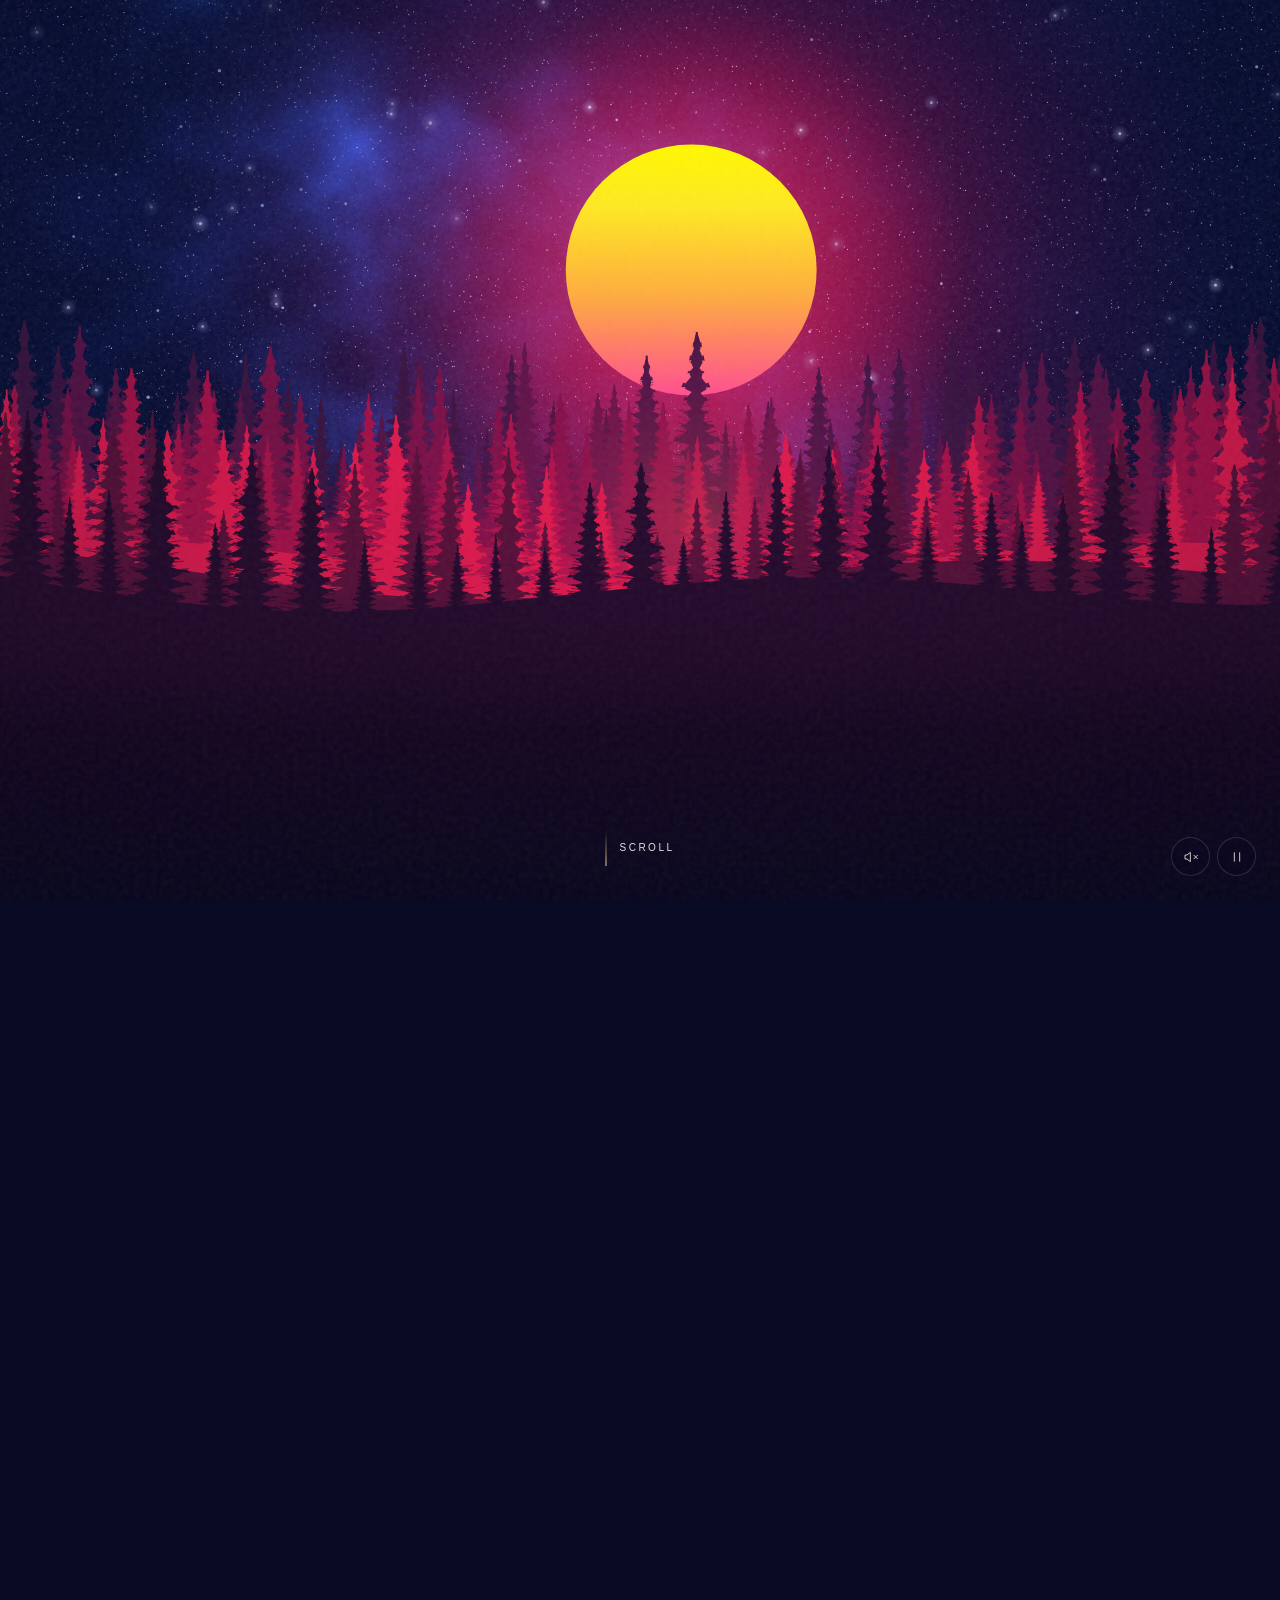
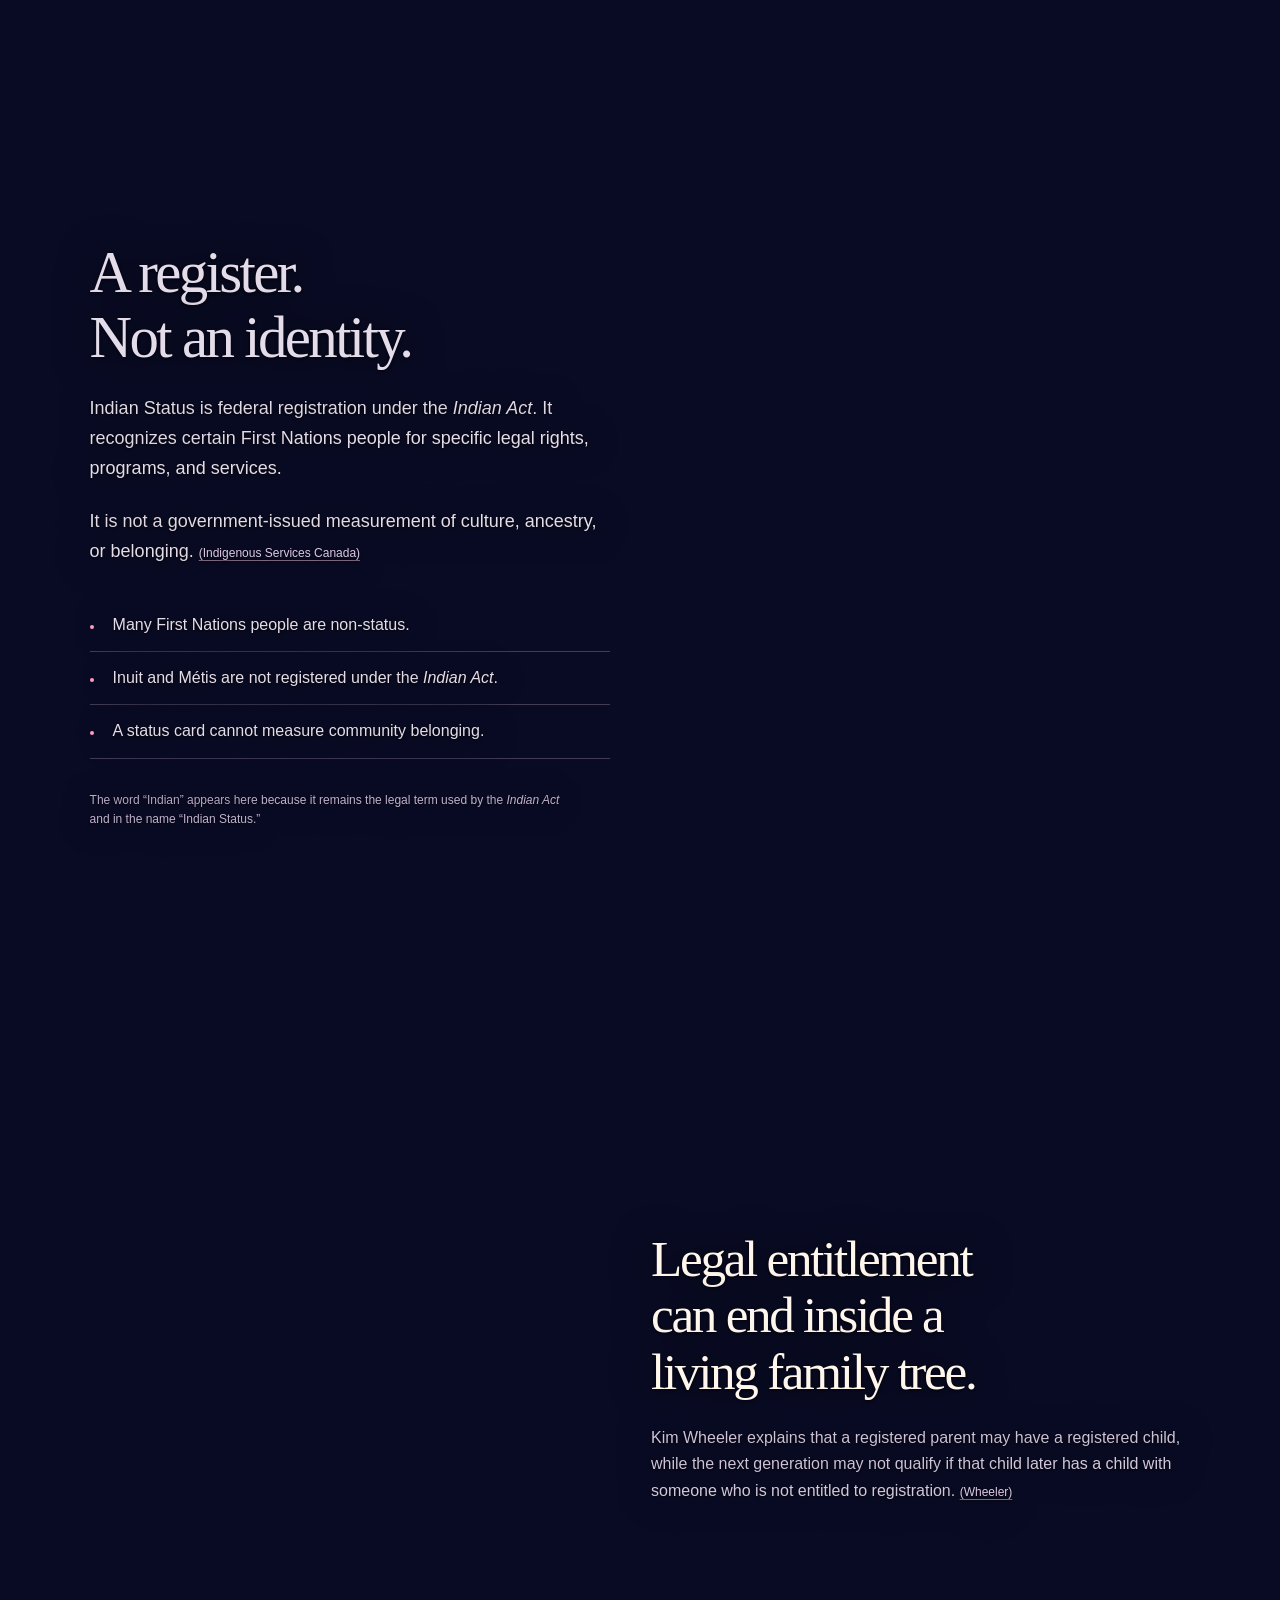
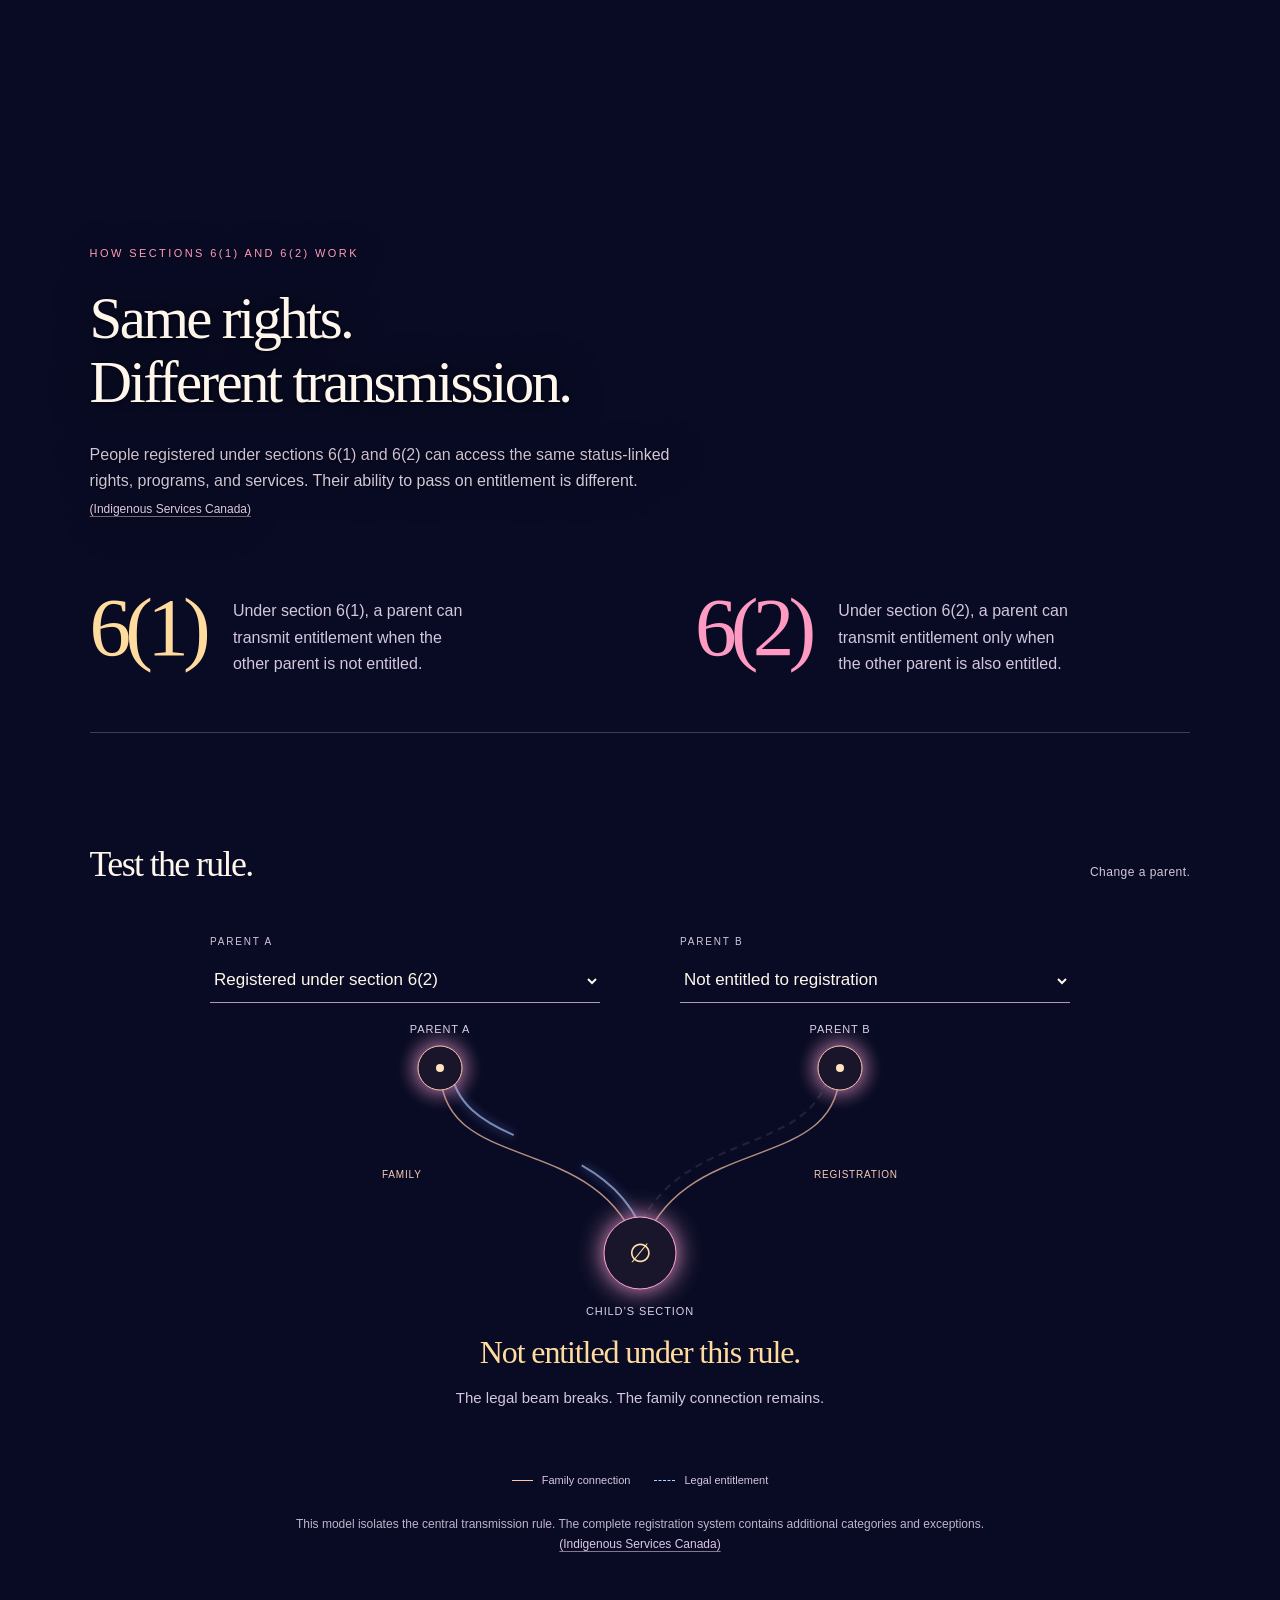
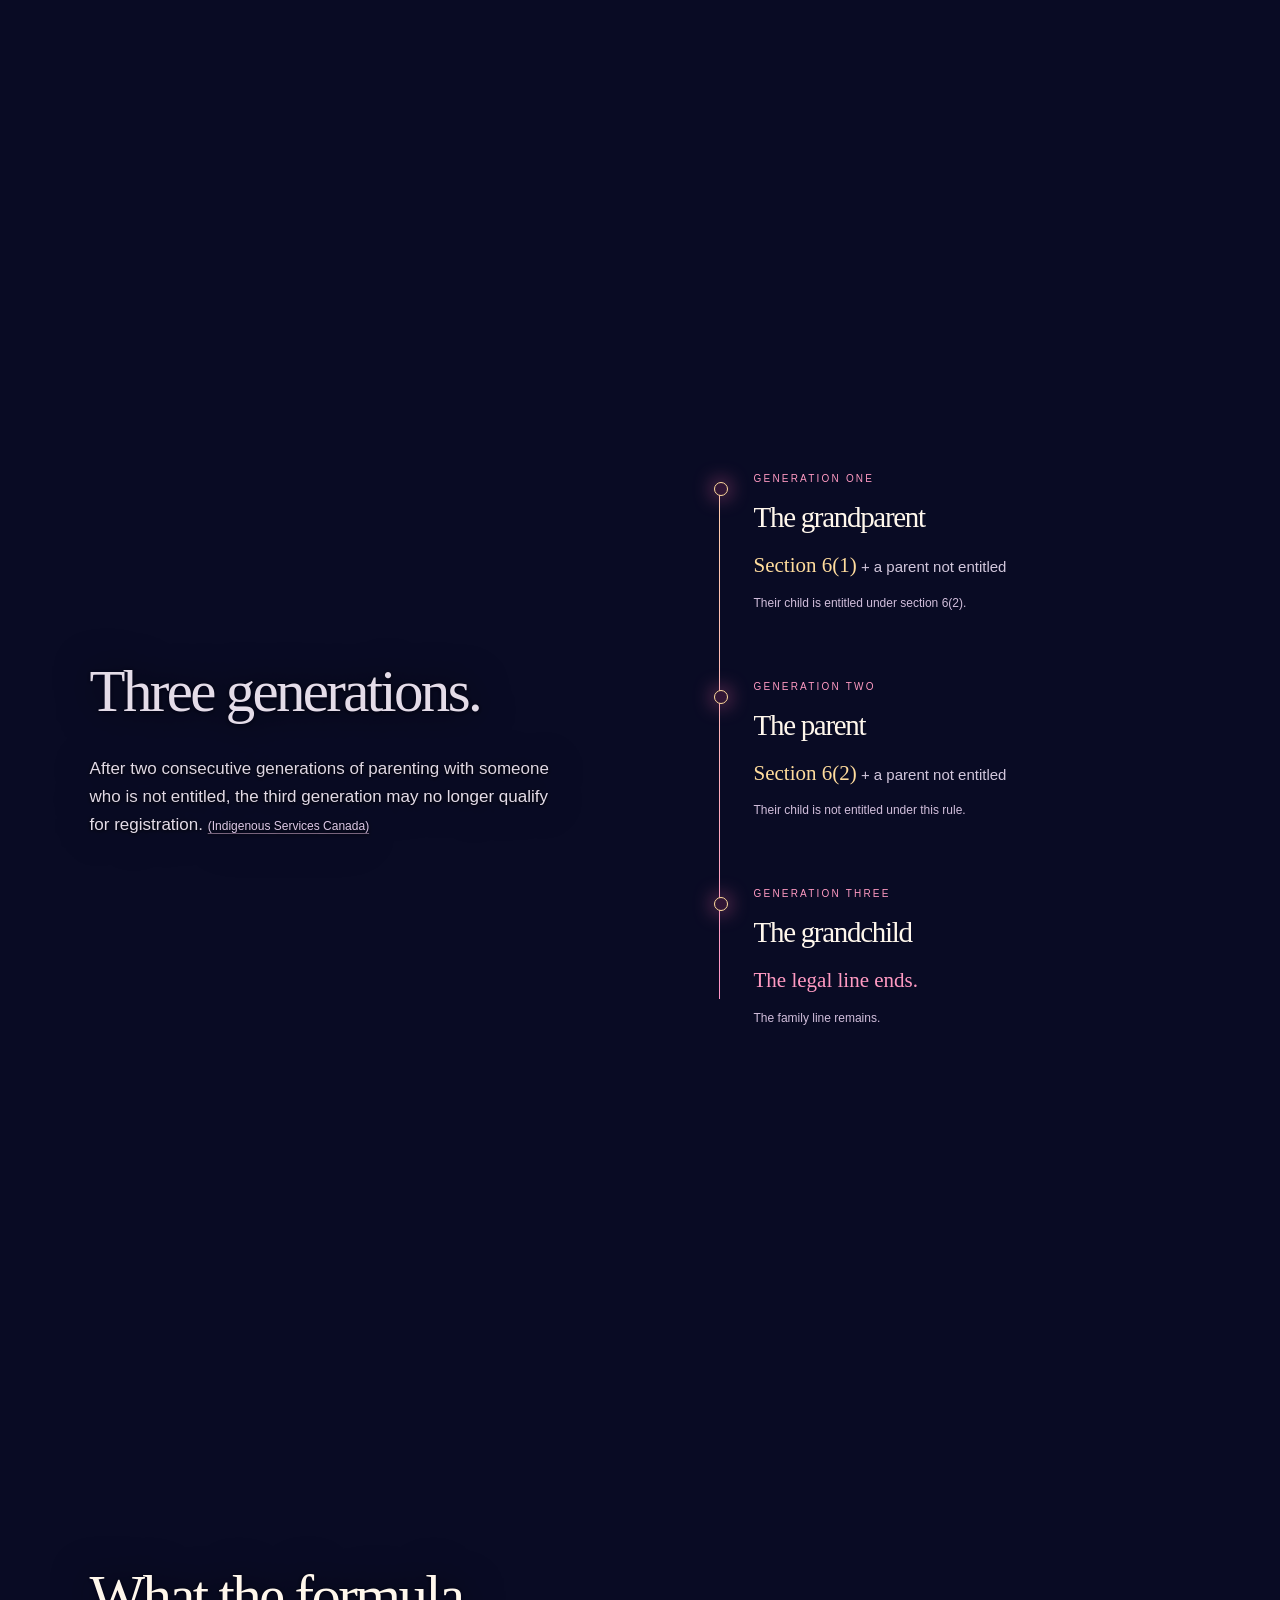
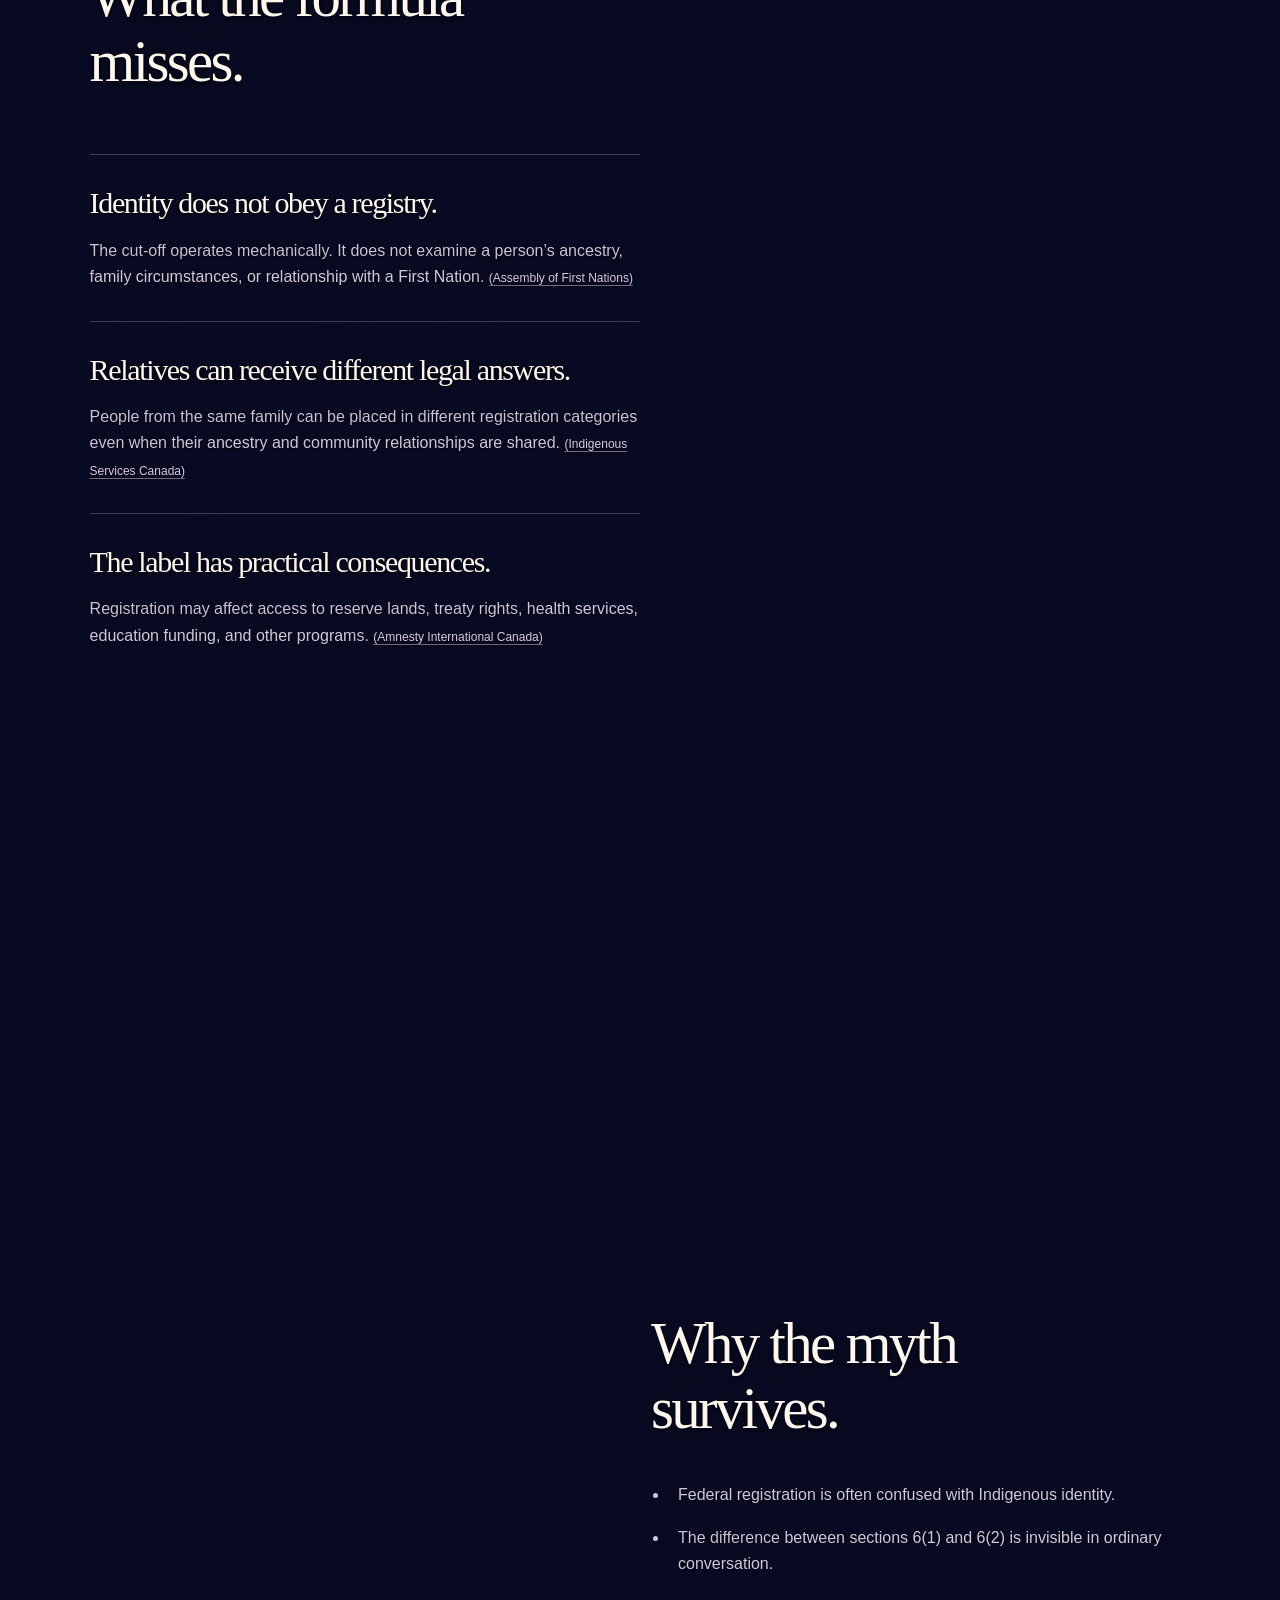
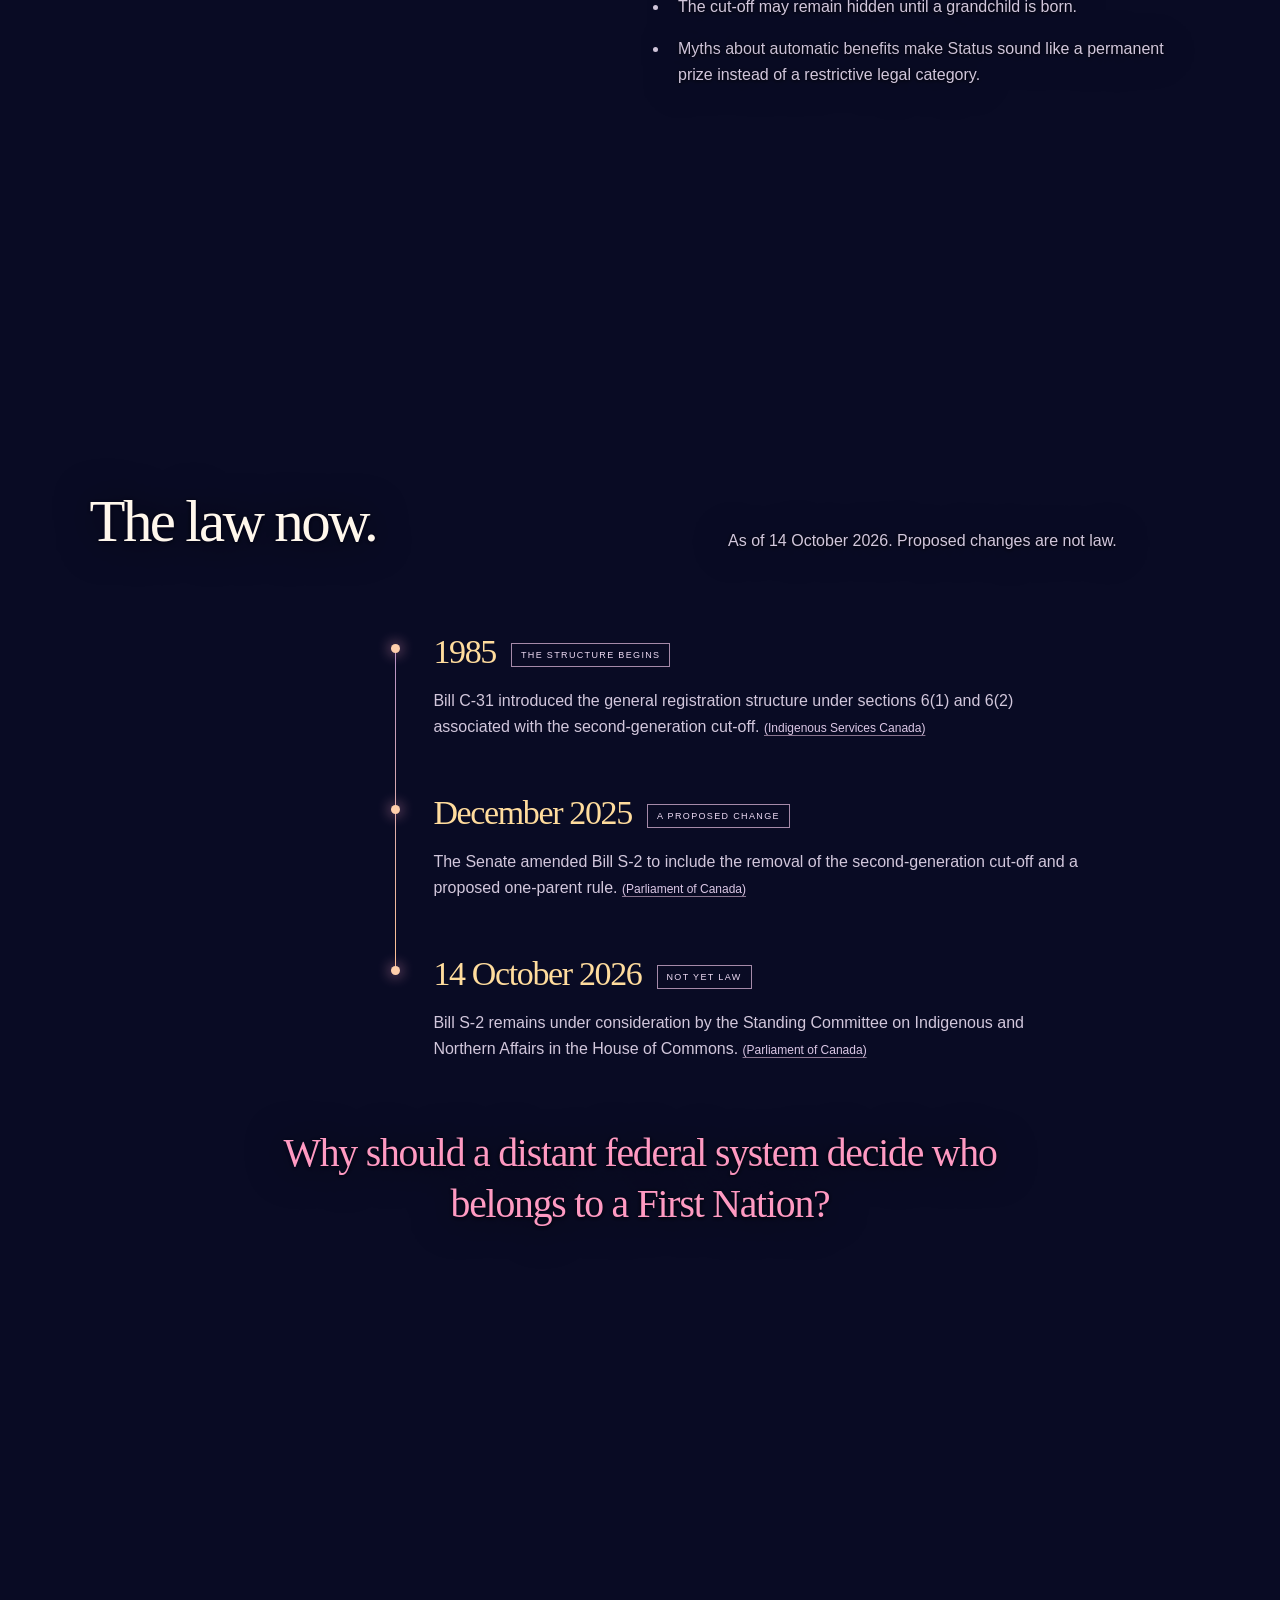
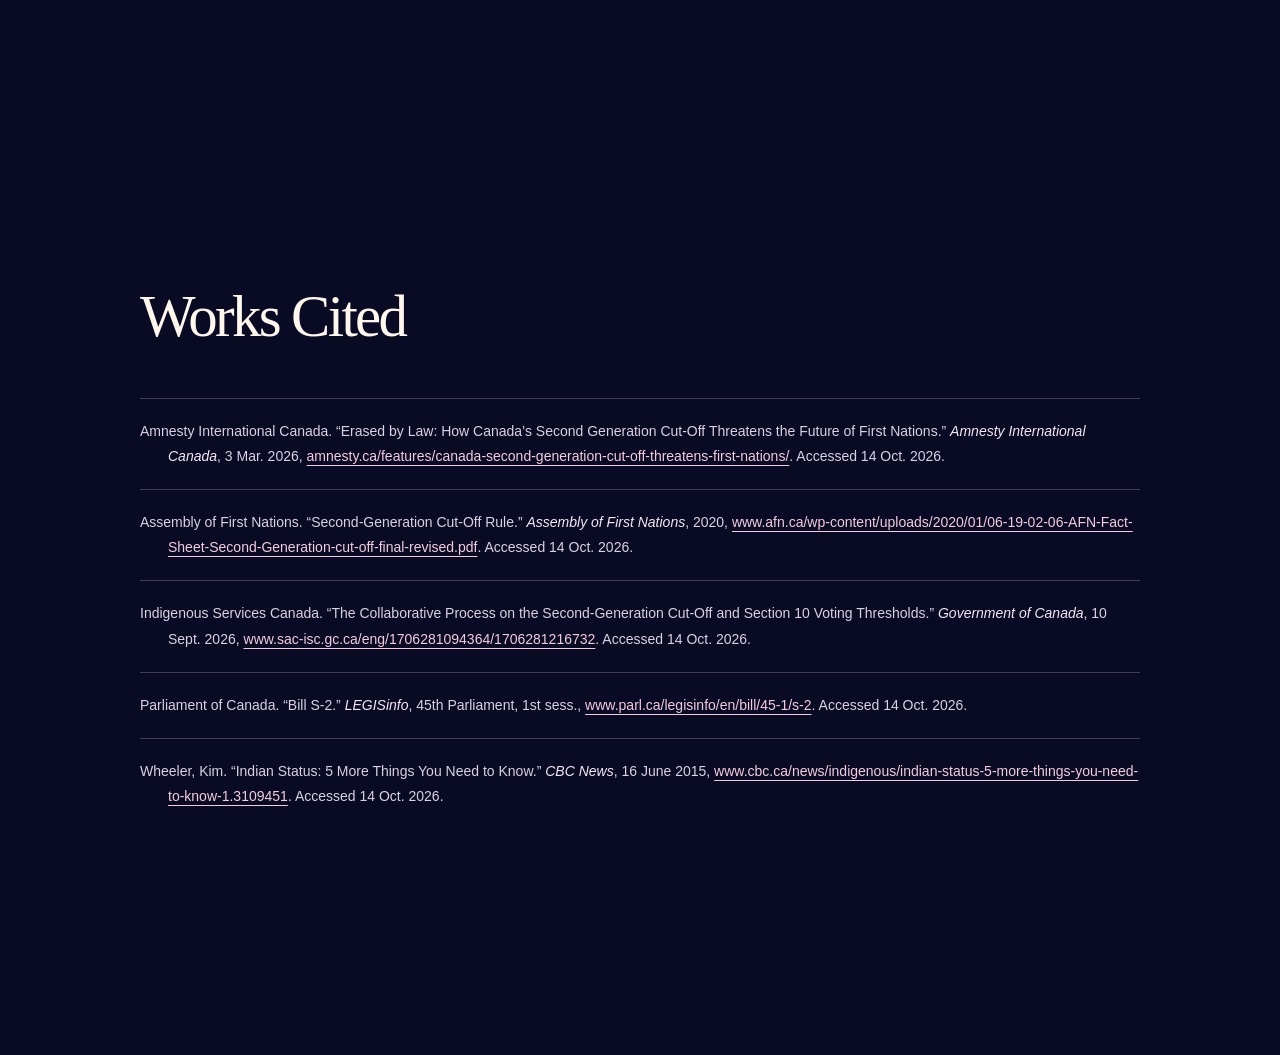
==== commit 69700f8a: "Add files via upload" ====
--- a/index.html
+++ b/index.html
@@ -105,22 +105,22 @@
 
     <section class="section rules" id="how-the-rule-works" aria-labelledby="rule-title">
       <div class="rules-heading reveal text-glow">
-        <span class="eyebrow">How the rule works</span>
+        <span class="eyebrow">How sections 6(1) and 6(2) work</span>
         <h2 id="rule-title">Same rights.<br>Different transmission.</h2>
-        <p>People registered under 6(1) and 6(2) can access the same status-linked rights, programs, and services. Their ability to pass on entitlement is different. <a class="cite" href="#source-isc">(Indigenous Services Canada)</a></p>
+        <p>People registered under sections 6(1) and 6(2) can access the same status-linked rights, programs, and services. Their ability to pass on entitlement is different. <a class="cite" href="#source-isc">(Indigenous Services Canada)</a></p>
       </div>
       <div class="rule-pair reveal">
-        <div class="rule-category"><div class="rule-number">6(1)</div><p class="small">Can transmit entitlement when the other parent is not entitled.</p></div>
-        <div class="rule-category"><div class="rule-number">6(2)</div><p class="small">Can transmit entitlement only when the other parent is also entitled.</p></div>
+        <div class="rule-category"><div class="rule-number">6(1)</div><p class="small">Under section 6(1), a parent can transmit entitlement when the other parent is not entitled.</p></div>
+        <div class="rule-category"><div class="rule-number">6(2)</div><p class="small">Under section 6(2), a parent can transmit entitlement only when the other parent is also entitled.</p></div>
       </div>
 
       <div class="simulator reveal" id="simulator">
         <div class="sim-top"><h3 id="sim-heading">Test the rule.</h3><p class="small">Change a parent.</p></div>
         <div class="sim-controls">
-          <div><label for="parent-a">Parent A</label><select id="parent-a"><option value="61">Registered under 6(1)</option><option value="62" selected>Registered under 6(2)</option></select></div>
+          <div><label for="parent-a">Parent A</label><select id="parent-a"><option value="61">Registered under section 6(1)</option><option value="62" selected>Registered under section 6(2)</option></select></div>
           <div><label for="parent-b">Parent B</label><select id="parent-b"><option value="yes">Entitled to registration</option><option value="no" selected>Not entitled to registration</option></select></div>
         </div>
-        <div class="sim-graphic cut-off" id="family-graphic" role="img" aria-label="A parent registered under 6(2) and a parent who is not entitled have a child who is not entitled under the central cut-off rule. The legal connection breaks. The family connection remains.">
+        <div class="sim-graphic cut-off" id="family-graphic" role="img" aria-label="A parent registered under section 6(2) and a parent who is not entitled have a child who is not entitled under the central cut-off rule. The legal connection breaks. The family connection remains.">
           <svg viewBox="0 0 800 330" aria-hidden="true">
             <defs><radialGradient id="nodeHalo"><stop stop-color="#ffb9c7" stop-opacity=".23"/><stop offset="1" stop-color="#ffb9c7" stop-opacity="0"/></radialGradient></defs>
             <path id="family-a" class="family-link" d="M200 62 C200 170 360 120 400 243"/>
@@ -130,7 +130,7 @@
             <text class="link-label" x="142" y="170">FAMILY</text><text class="link-label" x="574" y="170">REGISTRATION</text>
             <g class="sim-node" data-node="a" transform="translate(200 60)"><circle r="42" fill="url(#nodeHalo)"/><circle class="node-ring" r="22"/><circle class="node-center" r="4"/><text class="node-label" y="-35">PARENT A</text></g>
             <g class="sim-node" data-node="b" transform="translate(600 60)"><circle r="42" fill="url(#nodeHalo)"/><circle class="node-ring" r="22"/><circle class="node-center" r="4"/><text class="node-label" y="-35">PARENT B</text></g>
-            <g class="sim-node" data-node="child" transform="translate(400 245)"><circle r="65" fill="url(#nodeHalo)"/><circle class="node-ring child-ring" r="36"/><text class="child-symbol" y="9" id="child-symbol">∅</text><text class="node-label" y="62">THEIR CHILD</text></g>
+            <g class="sim-node" data-node="child" transform="translate(400 245)"><circle r="65" fill="url(#nodeHalo)"/><circle class="node-ring child-ring" r="36"/><text class="child-symbol" y="9" id="child-symbol">∅</text><text class="node-label" y="62">CHILD’S SECTION</text></g>
           </svg>
         </div>
         <div class="sim-result" aria-live="polite" aria-atomic="true"><h4 id="result-title">Not entitled under this rule.</h4><p id="result-copy">The legal beam breaks. The family connection remains.</p></div>
@@ -145,8 +145,8 @@
         <p>After two consecutive generations of parenting with someone who is not entitled, the third generation may no longer qualify for registration. <a class="cite" href="#source-isc">(Indigenous Services Canada)</a></p>
       </div>
       <div class="family-story reveal delay" aria-label="A simplified example of the second-generation cut-off">
-        <div class="generation"><span class="eyebrow">Generation one</span><h3>The grandparent</h3><p><span class="status-tag">6(1)</span> + a parent not entitled</p><small>Their child is entitled under 6(2).</small></div>
-        <div class="generation"><span class="eyebrow">Generation two</span><h3>The parent</h3><p><span class="status-tag">6(2)</span> + a parent not entitled</p><small>Their child is not entitled under this rule.</small></div>
+        <div class="generation"><span class="eyebrow">Generation one</span><h3>The grandparent</h3><p><span class="status-tag">Section 6(1)</span> + a parent not entitled</p><small>Their child is entitled under section 6(2).</small></div>
+        <div class="generation"><span class="eyebrow">Generation two</span><h3>The parent</h3><p><span class="status-tag">Section 6(2)</span> + a parent not entitled</p><small>Their child is not entitled under this rule.</small></div>
         <div class="generation"><span class="eyebrow">Generation three</span><h3>The grandchild</h3><p><span class="status-tag">The legal line ends.</span></p><small>The family line remains.</small></div>
       </div>
     </section>
@@ -162,14 +162,14 @@
 
     <section class="section why" id="why-the-myth-survives" aria-labelledby="why-title">
       <div class="measure reveal text-glow"><h2 id="why-title">Why the myth<br>survives.</h2>
-        <ul><li>Federal registration is often confused with Indigenous identity.</li><li>The difference between 6(1) and 6(2) is invisible in ordinary conversation.</li><li>The cut-off may remain hidden until a grandchild is born.</li><li>Myths about automatic benefits make Status sound like a permanent prize instead of a restrictive legal category.</li></ul>
+        <ul><li>Federal registration is often confused with Indigenous identity.</li><li>The difference between sections 6(1) and 6(2) is invisible in ordinary conversation.</li><li>The cut-off may remain hidden until a grandchild is born.</li><li>Myths about automatic benefits make Status sound like a permanent prize instead of a restrictive legal category.</li></ul>
       </div>
     </section>
 
     <section class="section law" id="the-law-now" aria-labelledby="law-title">
       <div class="law-head"><div class="reveal text-glow"><h2 id="law-title">The law now.</h2></div><p class="reveal delay text-glow">As of 14 October 2026. Proposed changes are not law.</p></div>
       <div class="timeline">
-        <div class="timeline-item reveal"><time datetime="1985">1985</time><span class="law-state">The structure begins</span><p>Bill C-31 introduced the general 6(1) and 6(2) registration structure associated with the second-generation cut-off. <a class="cite" href="#source-isc">(Indigenous Services Canada)</a></p></div>
+        <div class="timeline-item reveal"><time datetime="1985">1985</time><span class="law-state">The structure begins</span><p>Bill C-31 introduced the general registration structure under sections 6(1) and 6(2) associated with the second-generation cut-off. <a class="cite" href="#source-isc">(Indigenous Services Canada)</a></p></div>
         <div class="timeline-item reveal"><time datetime="2025-12">December 2025</time><span class="law-state">A proposed change</span><p>The Senate amended Bill S-2 to include the removal of the second-generation cut-off and a proposed one-parent rule. <a class="cite" href="#source-parliament">(Parliament of Canada)</a></p></div>
         <div class="timeline-item reveal"><time datetime="2026-10-14">14 October 2026</time><span class="law-state">Not yet law</span><p>Bill S-2 remains under consideration by the Standing Committee on Indigenous and Northern Affairs in the House of Commons. <a class="cite" href="#source-parliament">(Parliament of Canada)</a></p></div>
       </div>
@@ -390,7 +390,7 @@
       const offset=(scroll%44);
       for(let y=-44-offset;y<H+44;y+=44){const k=Math.floor((scroll+y)/44),r=hash(k,3),side=r>.5?1:-1,q=riverPoint(y,side,4),x=q.x;main.globalAlpha=riverAlpha*.24;main.beginPath();main.moveTo(x,q.y);main.quadraticCurveTo(x+side*7,q.y-5,x+side*(5+r*7),q.y-12-r*7);main.moveTo(x,q.y);main.lineTo(x+side*3,q.y-14);main.stroke()}
       // Only a few fragments. They remain inside the river, away from body text.
-      ctx.save();ctx.font='9px Georgia';ctx.textAlign='center';['6(1)','6(2)','registration','entitlement'].forEach((word,i)=>{const y=((i*H*.31+clock*18+scroll*.15)%(H+240))-120;ctx.globalAlpha=riverAlpha*.25*(.4+.6*Math.sin((y/H)*Math.PI)**2);ctx.fillStyle='#efe0f4';ctx.save();ctx.translate(riverX(scroll+y),y);ctx.rotate(Math.sin(clock*.1+i)*.2);ctx.fillText(word,0,0);ctx.restore()});ctx.restore();
+      ctx.save();ctx.font='9px Georgia';ctx.textAlign='center';['section 6(1)','section 6(2)','registration','entitlement'].forEach((word,i)=>{const y=((i*H*.31+clock*18+scroll*.15)%(H+240))-120;ctx.globalAlpha=riverAlpha*.25*(.4+.6*Math.sin((y/H)*Math.PI)**2);ctx.fillStyle='#efe0f4';ctx.save();ctx.translate(riverX(scroll+y),y);ctx.rotate(Math.sin(clock*.1+i)*.2);ctx.fillText(word,0,0);ctx.restore()});ctx.restore();
       ctx.restore();
       ctx.save();ctx.globalCompositeOperation='destination-in';ctx.globalAlpha=1;ctx.strokeStyle='#fff';ctx.lineWidth=W*(W<700?.134:.13);ctx.lineJoin='round';ctx.lineCap='round';riverCentre(ctx);ctx.stroke();ctx.restore();
       main.globalAlpha=1;main.drawImage(riverSurface,0,0,W,H);main.restore();
@@ -472,9 +472,9 @@
     function transmission(a,b){return b==='yes'?{entitled:true,category:'6(1)'}:a==='61'?{entitled:true,category:'6(2)'}:{entitled:false,category:null}}
     function updateSimulator(){
       const result=transmission(simA.value,simB.value),graphic=$('#family-graphic');graphic.classList.toggle('cut-off',!result.entitled);
-      $('#child-symbol').textContent=result.category||'∅';$('#result-title').textContent=result.entitled?`Entitled under ${result.category}.`:'Not entitled under this rule.';
-      $('#result-copy').textContent=result.entitled?(simB.value==='yes'?'Both parents are entitled. The child is entitled under 6(1).':'A 6(1) parent can pass on entitlement. The child is entitled under 6(2).'):'The legal beam breaks. The family connection remains.';
-      const category=simA.value==='61'?'6(1)':'6(2)';graphic.setAttribute('aria-label',`A parent registered under ${category} and a parent who is ${simB.value==='yes'?'entitled':'not entitled'} have a child who is ${result.entitled?'entitled under '+result.category:'not entitled under the central cut-off rule'}. The family connection remains.`);
+      $('#child-symbol').textContent=result.category||'∅';$('#result-title').textContent=result.entitled?`Entitled under section ${result.category}.`:'Not entitled under this rule.';
+      $('#result-copy').textContent=result.entitled?(simB.value==='yes'?'Both parents are entitled. The child is entitled under section 6(1).':'A parent registered under section 6(1) can pass on entitlement. The child is entitled under section 6(2).'):'The legal beam breaks. The family connection remains.';
+      const category=simA.value==='61'?'6(1)':'6(2)';graphic.setAttribute('aria-label',`A parent registered under section ${category} and a parent who is ${simB.value==='yes'?'entitled':'not entitled'} have a child who is ${result.entitled?'entitled under section '+result.category:'not entitled under the central cut-off rule'}. The family connection remains.`);
       $('#legal-a').style.opacity=result.entitled?'1':'.3';$('#legal-b').style.opacity=simB.value==='yes'?'1':'.12';requestTick();
     }
     simA.addEventListener('change',updateSimulator);simB.addEventListener('change',updateSimulator);updateSimulator();
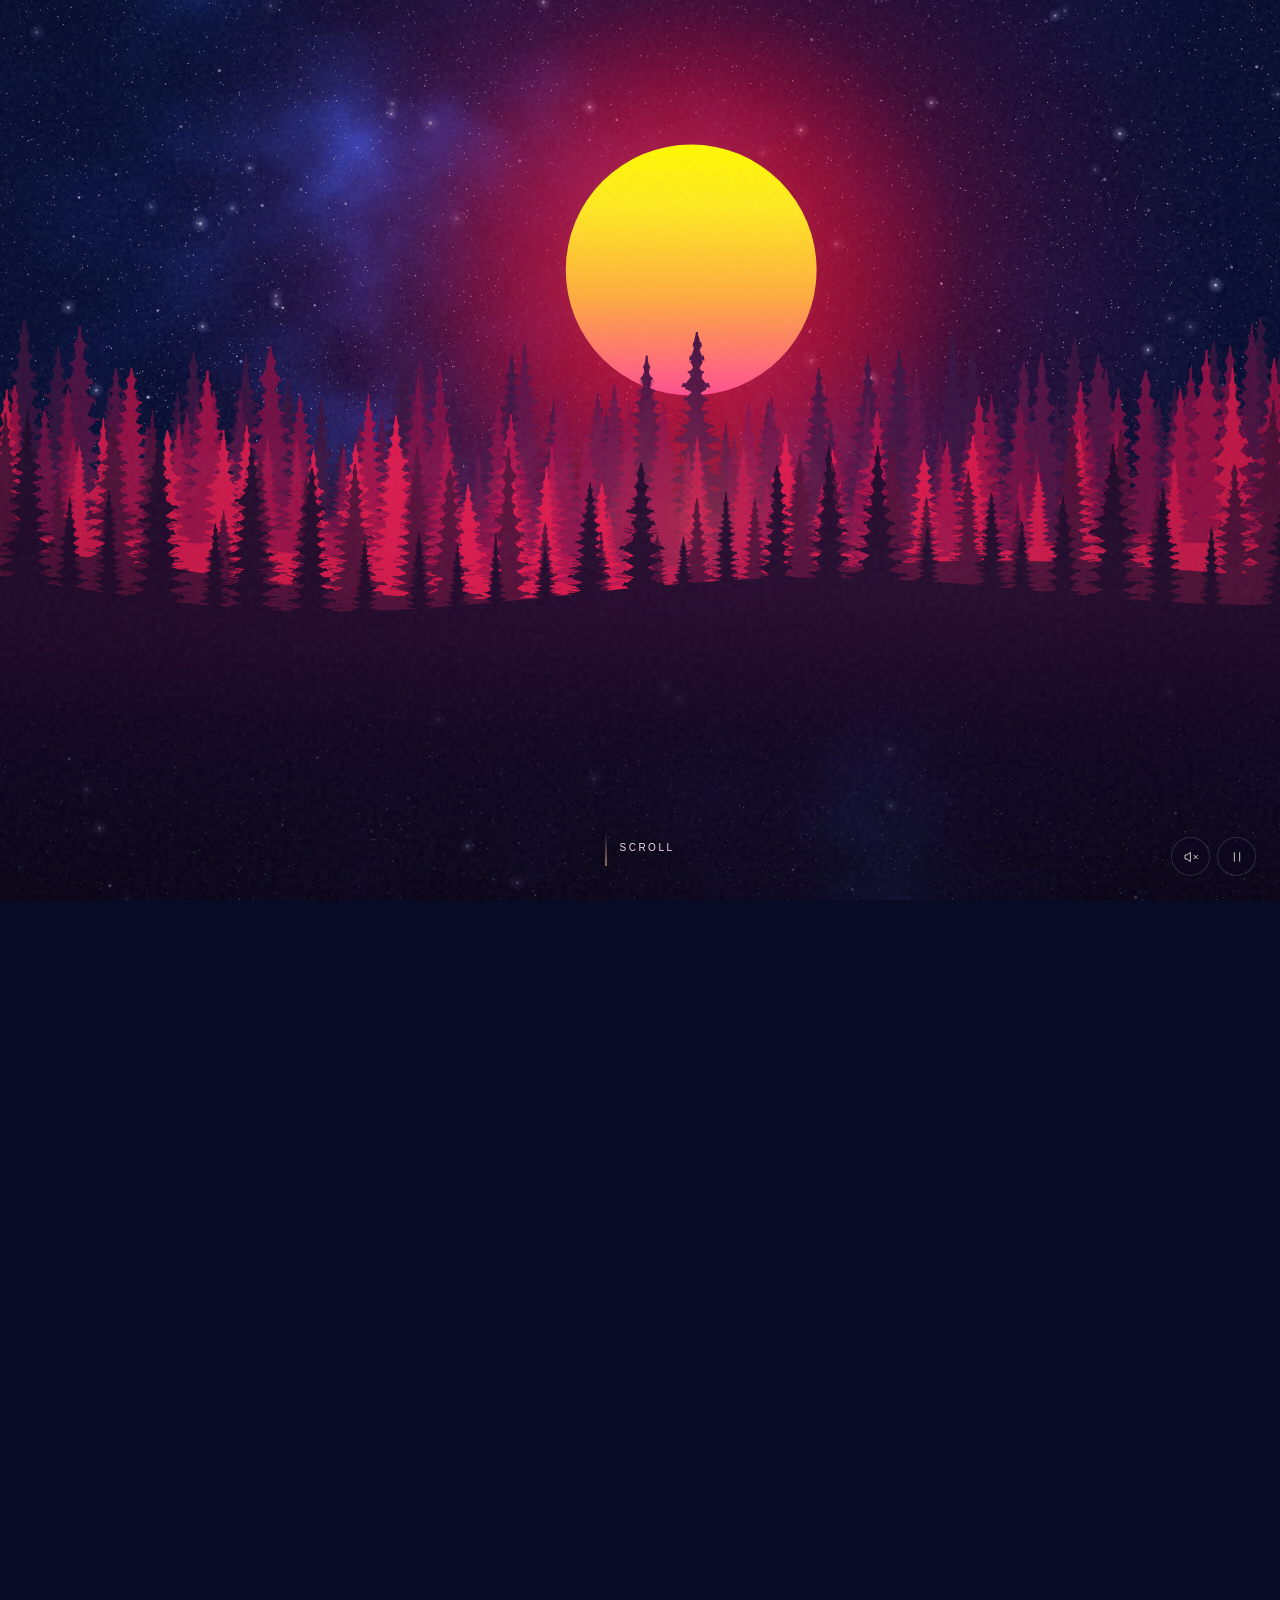
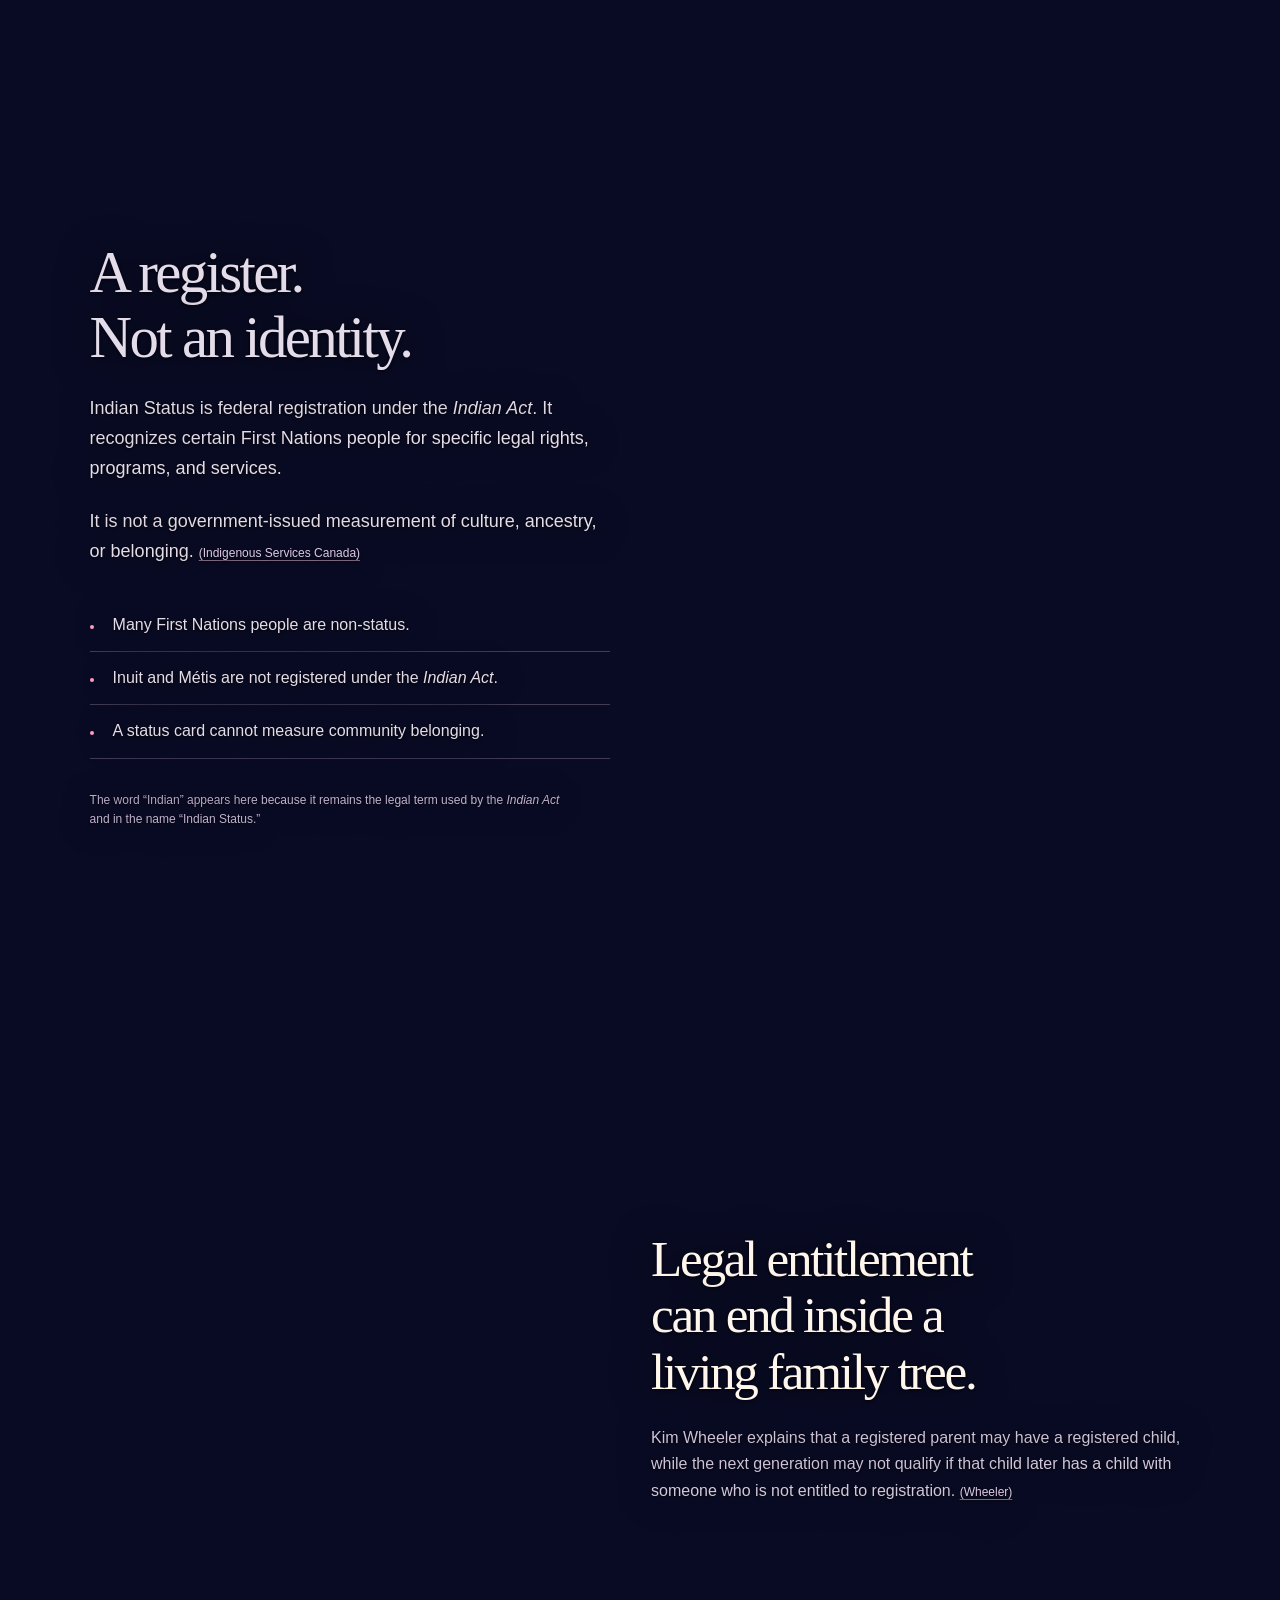
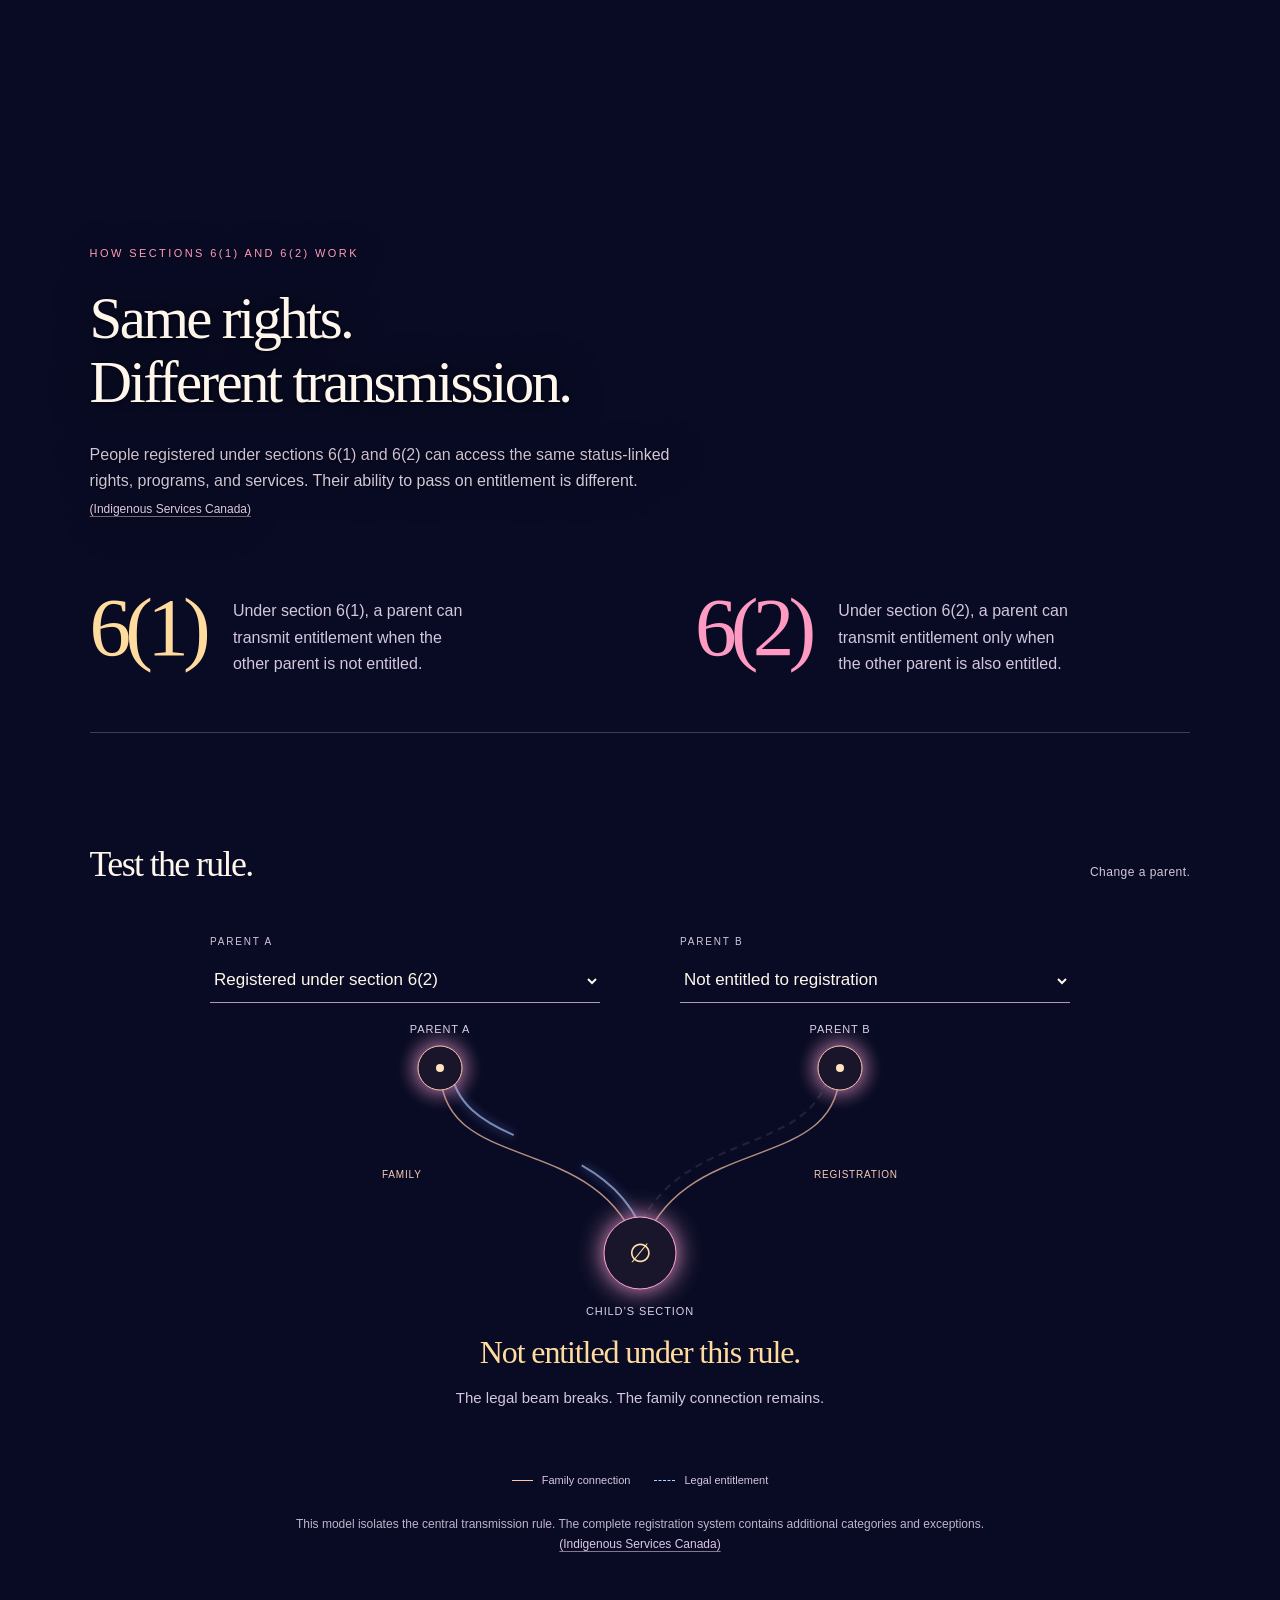
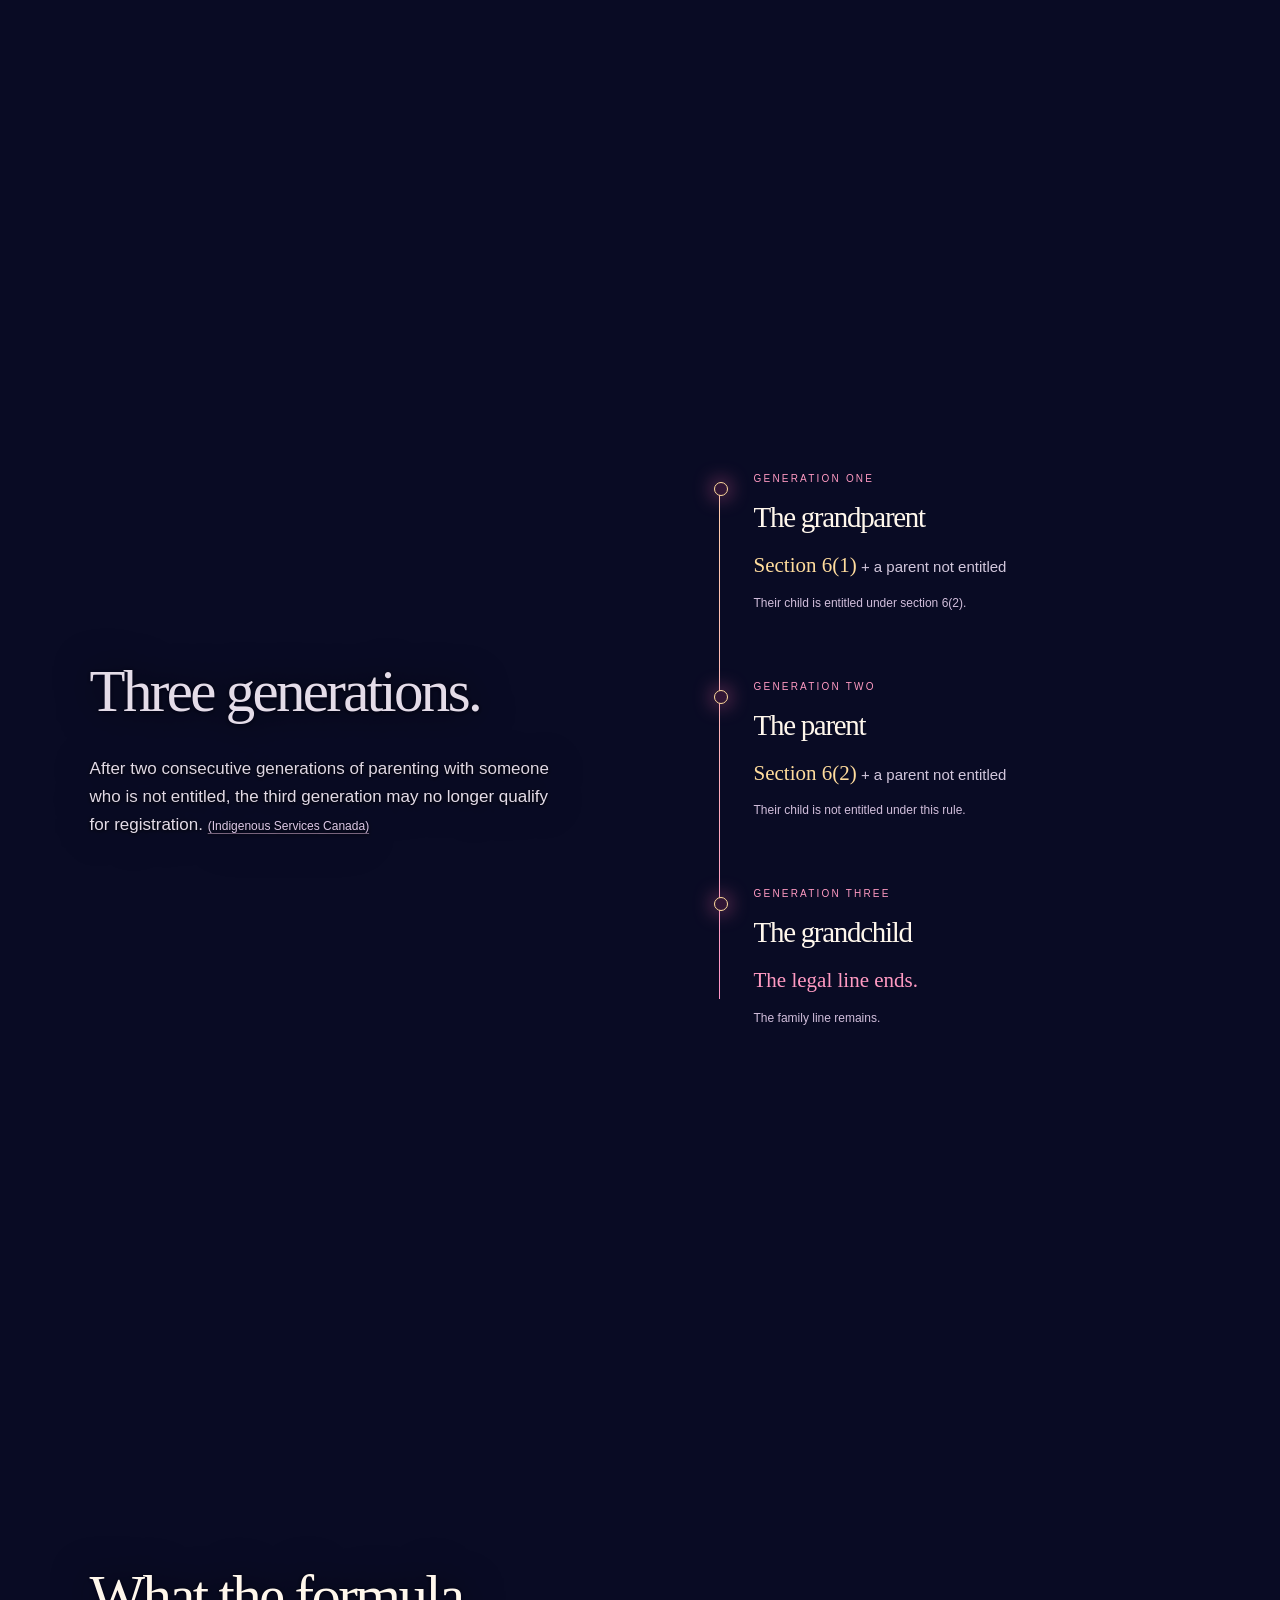
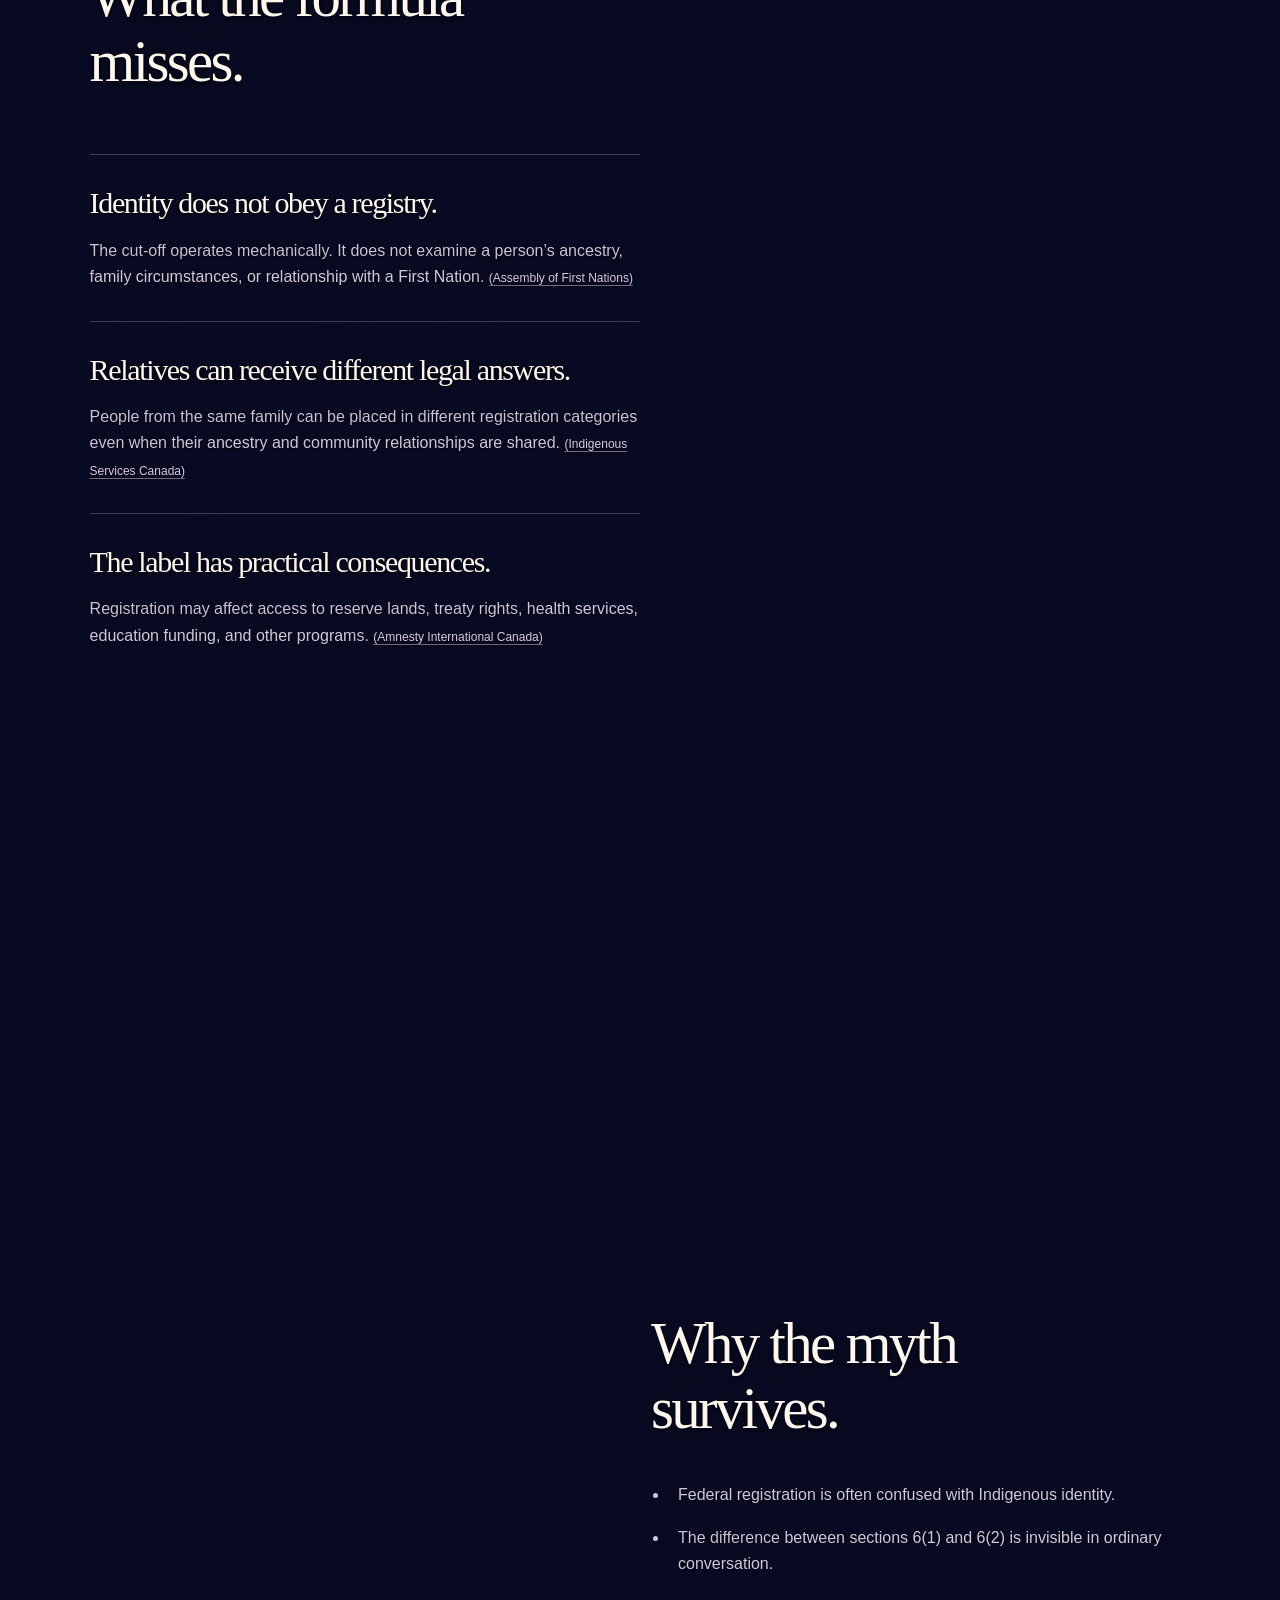
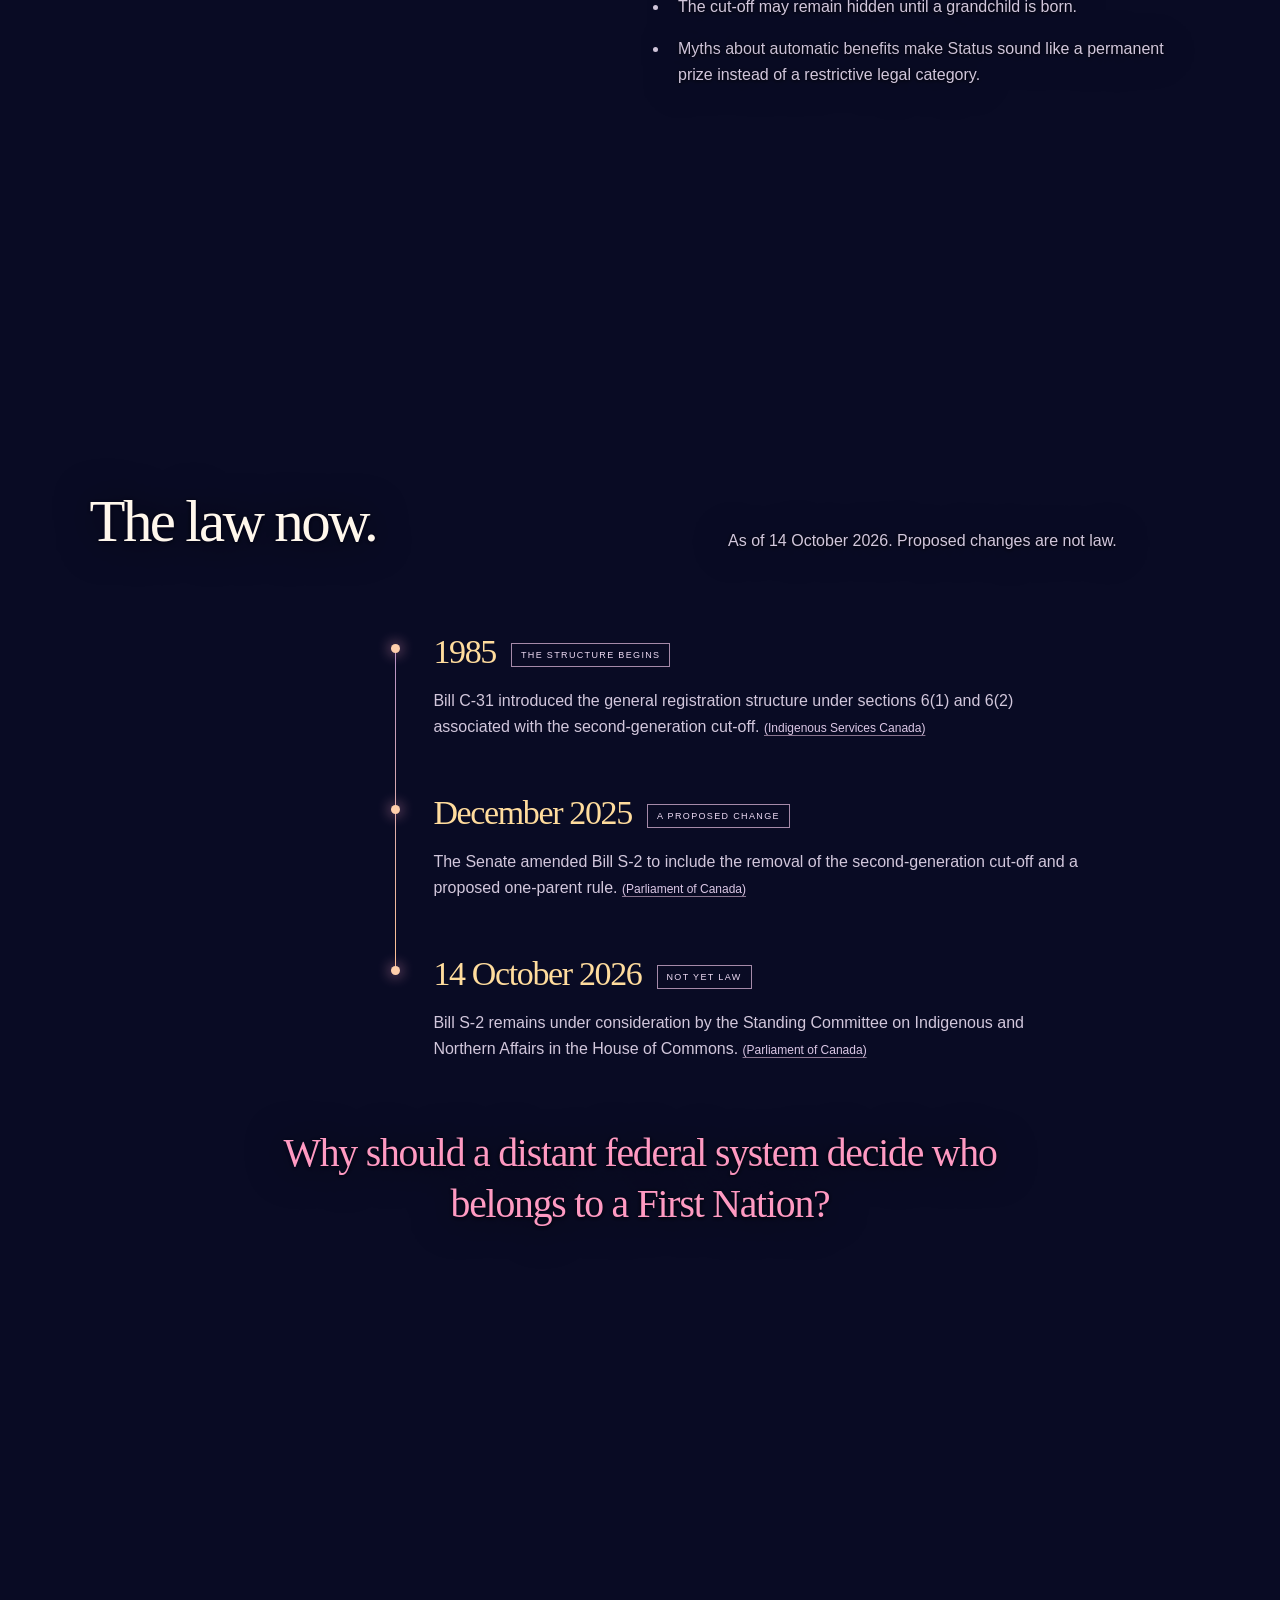
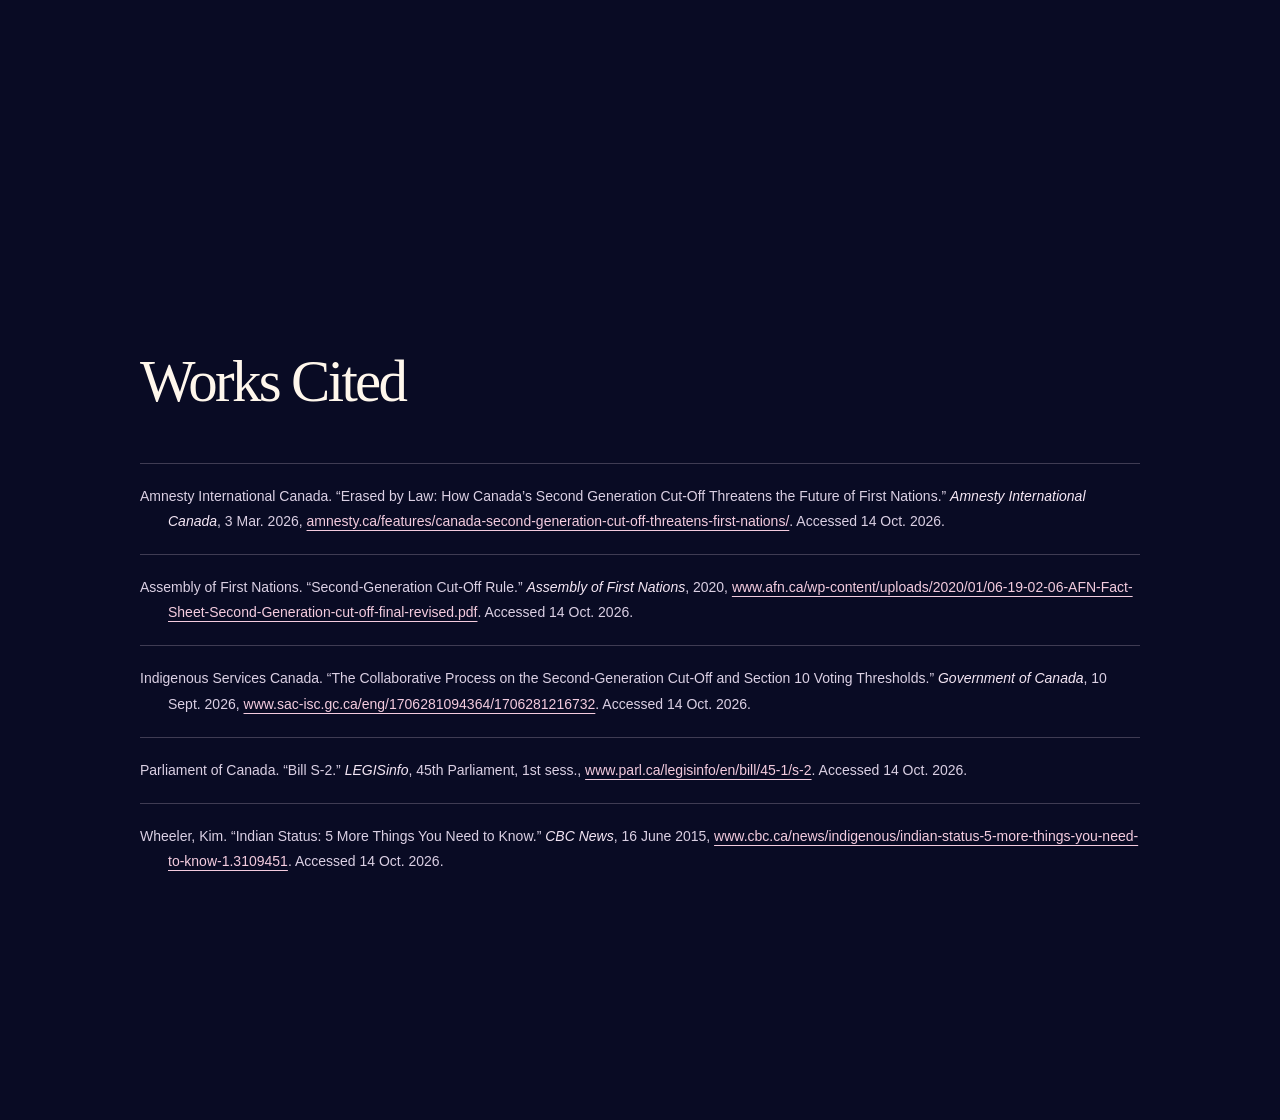
==== commit 6d00c027: "Add files via upload" ====
--- a/index.html
+++ b/index.html
@@ -15,7 +15,7 @@
     :root{--ink:#fff7ec;--muted:#d2c7dc;--gold:#ffdc9d;--rose:#ff9ac2;--line:rgba(255,235,251,.22);--night:#090b24;--page: min(1200px,86vw)}
     *{box-sizing:border-box}html{scroll-behavior:smooth;scroll-padding-top:40px}body{margin:0;background:var(--night);color:var(--ink);font:18px/1.65 -apple-system,BlinkMacSystemFont,"Segoe UI",sans-serif;overflow-x:hidden;-webkit-font-smoothing:antialiased}::selection{background:#a92869;color:white}
     button,select{font:inherit}button,a,select{-webkit-tap-highlight-color:transparent}a{color:inherit;text-underline-offset:.25em}button{color:inherit}a:hover{color:var(--gold)}:focus-visible{outline:2px solid var(--gold);outline-offset:6px;border-radius:2px}button:focus-visible,select:focus-visible{outline-offset:4px}
-    .skip{position:fixed;top:-100px;left:20px;z-index:20;background:#fff4df;color:#171029;padding:10px 20px}.skip:focus{top:12px}#landscape,#life{position:fixed;inset:0;width:100%;height:100%;pointer-events:none}#landscape{z-index:0}#life{z-index:3}.grain{position:fixed;inset:0;pointer-events:none;z-index:4;opacity:.09;background-image:url("data:image/svg+xml,%3Csvg viewBox='0 0 180 180' xmlns='http://www.w3.org/2000/svg'%3E%3Cfilter id='n'%3E%3CfeTurbulence type='fractalNoise' baseFrequency='.88' numOctaves='3' stitchTiles='stitch'/%3E%3C/filter%3E%3Crect width='100%25' height='100%25' opacity='.65' filter='url(%23n)'/%3E%3C/svg%3E")}
+    .skip{position:fixed;top:-100px;left:20px;z-index:20;background:#fff4df;color:#171029;padding:10px 20px}.skip:focus{top:12px}#landscape,#life{position:fixed;inset:0;width:100%;height:100%;pointer-events:none}#landscape{z-index:0}#life{z-index:1}.grain{position:fixed;inset:0;pointer-events:none;z-index:4;opacity:.09;background-image:url("data:image/svg+xml,%3Csvg viewBox='0 0 180 180' xmlns='http://www.w3.org/2000/svg'%3E%3Cfilter id='n'%3E%3CfeTurbulence type='fractalNoise' baseFrequency='.88' numOctaves='3' stitchTiles='stitch'/%3E%3C/filter%3E%3Crect width='100%25' height='100%25' opacity='.65' filter='url(%23n)'/%3E%3C/svg%3E")}
     .vignette{position:fixed;inset:0;pointer-events:none;z-index:1;background:radial-gradient(ellipse at 50% 37%,transparent 30%,rgba(3,2,18,.26) 100%)}main{position:relative;z-index:2}.tools{display:flex;align-items:center;gap:6px}.tool{width:39px;height:39px;display:grid;place-items:center;border:1px solid rgba(255,255,255,.17);background:rgba(10,7,34,.3);border-radius:50%;cursor:pointer;transition:background .25s}.tool:hover{background:rgba(145,50,113,.35)}.tool svg{width:16px;height:16px;stroke:currentColor;fill:none;stroke-width:1.5}.tool[aria-pressed="true"]{color:var(--gold);border-color:#a27b5c}.sound-on{display:none}.sound-off{display:block}#sound[aria-pressed="true"] .sound-on{display:block}#sound[aria-pressed="true"] .sound-off{display:none}#pause[aria-pressed="true"] .pause-lines{display:none}#pause .play-icon{display:none}#pause[aria-pressed="true"] .play-icon{display:block}.scroll-cue{position:absolute;bottom:34px;left:50%;transform:translateX(-50%);display:flex;align-items:center;gap:13px;font-size:10px;letter-spacing:.25em;text-transform:uppercase;color:#ece0e8;white-space:nowrap}.scroll-cue span{height:35px;width:1px;background:linear-gradient(transparent,#ffd79e);transform-origin:top;animation:breathe 3s ease-in-out infinite}@keyframes breathe{50%{transform:scaleY(.6);opacity:.5}}
     h1,h2,h3,p{margin:0}h1,h2,h3,blockquote{font-family:Georgia,"Times New Roman",serif;font-weight:400;letter-spacing:-.045em}h1{font-size:clamp(44px,6.1vw,94px);line-height:1.04}h1 em,h2 em{font-weight:400;color:#ffd4df}h2{font-size:clamp(40px,4.6vw,70px);line-height:1.1}h3{font-size:clamp(27px,2.8vw,38px);line-height:1.18}p+p{margin-top:22px}.eyebrow{display:block;font:11px/1.5 -apple-system,BlinkMacSystemFont,"Segoe UI",sans-serif;text-transform:uppercase;letter-spacing:.22em;color:var(--rose);margin-bottom:25px}.small{font-size:14px;line-height:1.65;color:var(--muted)}.cite{font:12px/1.5 -apple-system,BlinkMacSystemFont,"Segoe UI",sans-serif;color:#dcc8e6;display:inline;text-decoration-color:#89748e;white-space:normal}.flow-copy{color:#e4dce8;max-width:550px}.flow-copy strong{font-weight:500;color:var(--ink)}.flow-copy p{margin-top:24px}.measure{max-width:590px}.text-glow{text-shadow:0 2px 40px rgba(5,0,15,.85),0 1px 4px #09021c}.section{width:var(--page);margin:auto;position:relative;padding:120px 0;scroll-margin-top:60px}.reveal{opacity:1;transform:none}.js .reveal{opacity:0;transform:translateY(35px);filter:blur(4px);transition:opacity 1s ease,transform 1.2s cubic-bezier(.16,1,.3,1),filter 1.2s}.js .reveal.in{opacity:1;transform:none;filter:none}.js .reveal.delay{transition-delay:.14s}
     .opening{height:360vh;height:360svh;position:relative}.opening-view{height:100vh;height:100svh;position:sticky;top:0;isolation:isolate;overflow:hidden}.intro-frame{position:absolute;left:7%;right:7%;bottom:12%;text-align:center;will-change:opacity,transform}.intro-frame p{font-size:clamp(21px,2.3vw,34px);line-height:1.4;max-width:850px;margin:auto;font-family:Georgia,"Times New Roman",serif;letter-spacing:-.025em}.intro-frame .eyebrow{margin-bottom:19px}.intro-title{opacity:0}.intro-myth,.intro-truth{opacity:0}.intro-myth blockquote{font-size:clamp(29px,3.8vw,55px);line-height:1.2;max-width:850px;margin:0 auto}.intro-truth p{max-width:770px}.intro-truth strong{display:block;font-size:clamp(38px,4.8vw,68px);line-height:1.15;margin-top:15px;font-weight:400;color:var(--gold)}
@@ -26,13 +26,13 @@
     .generations{min-height:150vh;display:grid;grid-template-columns:1fr 1fr;gap:13%;align-items:center}.family-story{position:relative;padding-left:42px}.family-story::before{content:"";position:absolute;left:7px;top:18px;bottom:30px;width:1px;background:linear-gradient(#ffcfaa,#ff95c7)}.generation{position:relative;padding:0 0 65px}.generation:last-child{padding-bottom:0}.generation::before{content:"";position:absolute;left:-40px;top:11px;border:1px solid var(--gold);background:#311635;border-radius:50%;width:12px;height:12px;box-shadow:0 0 20px #cf588b}.generation .eyebrow{font-size:10px;margin-bottom:14px}.generation h3{font-size:29px;margin-bottom:14px}.generation p{font-size:15px;color:var(--muted)}.generation .status-tag{display:inline-block;font-family:Georgia,serif;color:var(--gold);font-size:21px}.generation:last-child .status-tag{color:var(--rose)}.generation small{display:block;font-size:12px;color:#d1bedb;margin-top:11px}.generations .flow-copy h2{margin-bottom:30px}.generations .flow-copy p{font-size:17px}
     .people{min-height:140vh;padding-top:140px}.people-heading{max-width:640px}.people-body{max-width:550px;margin-top:60px}.human-point{padding:30px 0;border-top:1px solid var(--line)}.human-point h3{font-size:30px;margin-bottom:17px}.human-point p{font-size:16px;color:var(--muted)}.why{min-height:95vh;display:flex;justify-content:flex-end;align-items:center}.why .measure{width:49%;max-width:555px}.why h2{margin-bottom:33px}.why ul{padding-left:18px;color:var(--muted);font-size:16px}.why li{padding:8px 0 8px 9px}
     .law{min-height:140vh;padding-top:150px}.law-head{display:grid;grid-template-columns:1fr 1fr;gap:16%;align-items:end;margin-bottom:75px}.law-head p{font-size:16px;color:var(--muted)}.timeline{position:relative;max-width:800px;margin-left:auto;padding-left:43px}.timeline::before{content:"";position:absolute;left:5px;top:17px;bottom:90px;width:1px;background:linear-gradient(#b592c6,#ffc391)}.timeline-item{position:relative;margin-bottom:50px}.timeline-item::before{content:"";position:absolute;left:-42px;top:14px;width:9px;height:9px;border-radius:50%;background:#ffcfac;box-shadow:0 0 14px #ed9abc}.timeline-item time{font-family:Georgia,serif;font-size:34px;line-height:1.3;color:var(--gold);letter-spacing:-.04em}.timeline-item p{font-size:16px;color:var(--muted);margin-top:14px;max-width:650px}.law-state{display:inline-block;font-size:9px;letter-spacing:.15em;line-height:1.6;text-transform:uppercase;padding:4px 9px;border:1px solid #a58aa9;color:#eedbf4;margin:7px 0 0 15px;vertical-align:5px}.law-question{max-width:760px;margin:65px auto 0;font:clamp(27px,3.1vw,43px)/1.3 Georgia,serif;letter-spacing:-.03em;text-align:center}.law-question span{color:var(--rose)}
-    .ending{height:195vh;height:195svh;position:relative}.ending-view{height:100vh;height:100svh;position:sticky;top:0;display:flex;align-items:center;justify-content:center}.ending-copy{width:86%;max-width:880px;text-align:center;padding-top:19vh}.ending h2{font-size:clamp(48px,6vw,88px);text-shadow:0 3px 60px #080517}.ending h2 em{display:block;color:var(--gold)}.ending-copy p{font-size:16px;color:#e2d3e8;max-width:615px;margin:32px auto 0;line-height:1.75;text-wrap:pretty}.falling-label{position:absolute;top:20%;left:50%;font-size:10px;letter-spacing:.23em;text-transform:uppercase;color:#bca9cd;transform:translateX(-50%);opacity:.5}.constellation-text{position:absolute;top:34%;left:50%;transform:translateX(-50%);font-size:9px;letter-spacing:.23em;text-transform:uppercase;color:#c3c2df}.sources{padding-top:130px;padding-bottom:80px;max-width:1000px;min-height:100vh}.sources h2{margin-bottom:48px}.sources-list{list-style:none;margin:0;padding:0}.sources-list li{padding:20px 0 20px 28px;text-indent:-28px;border-top:1px solid var(--line);font-size:14px;color:#dbd0e4;line-height:1.8;scroll-margin-top:120px}.sources-list li:target{background:rgba(103,52,110,.25)}.sources-list a{overflow-wrap:anywhere;color:#f4ccdf;text-decoration-thickness:1px}.sources-list em{color:#f4e6f4}.sr-only{position:absolute;width:1px;height:1px;margin:-1px;padding:0;border:0;overflow:hidden;clip:rect(0,0,0,0);white-space:nowrap}
+    .ending{height:380vh;height:380svh;position:relative}.ending-view{height:100vh;height:100svh;position:sticky;top:0;display:flex;align-items:center;justify-content:center}.ending-copy{position:absolute;left:7%;right:7%;bottom:11%;width:86%;max-width:880px;margin:auto;text-align:center;padding-top:0}.ending h2{font-size:clamp(48px,6vw,88px);text-shadow:0 3px 60px #080517}.ending h2 em{display:block;color:var(--gold)}.ending-copy p{font-size:16px;color:#e2d3e8;max-width:615px;margin:32px auto 0;line-height:1.75;text-wrap:pretty}.falling-label{position:absolute;top:20%;left:50%;font-size:10px;letter-spacing:.23em;text-transform:uppercase;color:#bca9cd;transform:translateX(-50%);opacity:.5}.constellation-text{position:absolute;top:17%;left:50%;transform:translateX(-50%);font-size:9px;letter-spacing:.23em;text-transform:uppercase;color:#c3c2df}.sources{padding-top:130px;padding-bottom:80px;max-width:1000px;min-height:100vh}.sources h2{margin-bottom:48px}.sources-list{list-style:none;margin:0;padding:0}.sources-list li{padding:20px 0 20px 28px;text-indent:-28px;border-top:1px solid var(--line);font-size:14px;color:#dbd0e4;line-height:1.8;scroll-margin-top:120px}.sources-list li:target{background:rgba(103,52,110,.25)}.sources-list a{overflow-wrap:anywhere;color:#f4ccdf;text-decoration-thickness:1px}.sources-list em{color:#f4e6f4}.sr-only{position:absolute;width:1px;height:1px;margin:-1px;padding:0;border:0;overflow:hidden;clip:rect(0,0,0,0);white-space:nowrap}
     .no-canvas #landscape,.no-canvas #life{display:none}.no-canvas body{background:radial-gradient(ellipse at 55% 12%,#5d1348,#121338 40%,#080b23 80%)}.no-canvas .opening{height:100vh}.no-canvas .intro-title{opacity:1}.no-canvas .intro-myth,.no-canvas .intro-truth{display:none}
     @media(min-width:1700px){:root{--page:min(1280px,80vw)}.intro-frame{bottom:10%}}
     @media(max-width:1050px){.tools{gap:4px}.tool{width:34px;height:34px}.rule-category{gap:19px}.rule-category .small{font-size:14px}.sim-controls{gap:55px}.section{padding-top:100px;padding-bottom:100px}.generations{gap:9%}.law-head{gap:9%}}
-    @media(max-width:760px){:root{--page:86vw}body{font-size:16px}.tool{width:34px;height:34px}.section{padding:90px 0}.intro-frame{left:7%;right:7%;bottom:15%}h1{font-size:clamp(40px,8.6vw,63px)}h2{font-size:clamp(37px,7.8vw,55px)}.scroll-cue{bottom:99px;font-size:8px}.intro-frame .eyebrow{font-size:9px}.intro-myth blockquote{font-size:31px}.intro-truth p{font-size:22px}.intro-truth strong{font-size:41px}.overview{min-height:110vh;align-items:center}.overview .flow-copy{width:100%;max-width:500px}.definition-list li{font-size:15px}.overview .flow-copy,.people-body,.why .measure{background:radial-gradient(ellipse at 30% 50%,rgba(15,7,30,.8),rgba(15,7,30,0) 80%)}.myth-scene{min-height:75vh}.myth-scene>div{width:100%;max-width:500px;margin-left:8%}.myth-scene p{font-size:15px}.rule-pair{gap:28px;grid-template-columns:1fr}.rule-category{gap:28px;align-items:center}.rule-number{font-size:65px;min-width:115px}.rule-category .small{font-size:15px;max-width:none;padding-top:0}.rules-heading{margin-bottom:45px}.rules-heading p{font-size:15px}.simulator{margin-top:80px;min-height:600px}.sim-top{display:block}.sim-top .small{margin-top:15px}.sim-controls{gap:20px;margin-top:36px;grid-template-columns:1fr}.sim-controls select{font-size:15px;padding:9px 19px 11px 0}.sim-controls label{font-size:9px}.sim-graphic{height:255px;margin-top:10px}.node-label{font-size:27px}.link-label{font-size:21px}.child-symbol{font-size:43px}.sim-result{margin-top:0;min-height:130px}.sim-result h4{font-size:28px}.sim-result p{font-size:14px}.sim-key{font-size:10px;gap:20px}.sim-clarify{font-size:13px}.generations{min-height:170vh;grid-template-columns:1fr;gap:60px}.generations .flow-copy{order:0}.family-story{order:1;margin-left:14%;padding-left:35px}.generation{padding-bottom:46px}.generation h3{font-size:27px}.generation p{font-size:14px}.generation::before{left:-33px}.generation .status-tag{font-size:20px}.people{min-height:135vh}.people-body{margin-top:45px;width:100%}.human-point{padding:25px 0}.human-point h3{font-size:27px}.human-point p{font-size:15px}.why{min-height:105vh}.why .measure{width:100%;margin-left:8%}.why ul{font-size:15px}.law{min-height:140vh}.law-head{display:block;margin-bottom:50px}.law-head p{margin-top:25px;font-size:15px}.timeline{padding-left:32px}.timeline::before{left:4px}.timeline-item::before{left:-32px}.timeline-item time{font-size:29px}.timeline-item p{font-size:14px}.law-state{font-size:8px;vertical-align:4px;margin-left:7px;padding:3px 6px}.law-question{font-size:30px;text-align:left}.ending-copy{padding-top:15vh}.ending h2{font-size:clamp(44px,10.8vw,68px)}.ending-copy p{font-size:14px;line-height:1.8;margin-top:27px}.falling-label{top:17%;font-size:8px}.constellation-text{top:32%;font-size:8px}.sources{padding-top:90px;padding-bottom:120px}.sources h2{margin-bottom:35px}.sources-list li{font-size:14px;padding-top:18px;padding-bottom:18px}.sources .eyebrow{font-size:10px}}
+    @media(max-width:760px){:root{--page:86vw}body{font-size:16px}.tool{width:34px;height:34px}.section{padding:90px 0}.intro-frame{left:7%;right:7%;bottom:15%}h1{font-size:clamp(40px,8.6vw,63px)}h2{font-size:clamp(37px,7.8vw,55px)}.scroll-cue{bottom:99px;font-size:8px}.intro-frame .eyebrow{font-size:9px}.intro-myth blockquote{font-size:31px}.intro-truth p{font-size:22px}.intro-truth strong{font-size:41px}.overview{min-height:110vh;align-items:center}.overview .flow-copy{width:100%;max-width:500px}.definition-list li{font-size:15px}.overview .flow-copy,.people-body,.why .measure{background:radial-gradient(ellipse at 30% 50%,rgba(15,7,30,.8),rgba(15,7,30,0) 80%)}.myth-scene{min-height:75vh}.myth-scene>div{width:100%;max-width:500px;margin-left:8%}.myth-scene p{font-size:15px}.rule-pair{gap:28px;grid-template-columns:1fr}.rule-category{gap:28px;align-items:center}.rule-number{font-size:65px;min-width:115px}.rule-category .small{font-size:15px;max-width:none;padding-top:0}.rules-heading{margin-bottom:45px}.rules-heading p{font-size:15px}.simulator{margin-top:80px;min-height:600px}.sim-top{display:block}.sim-top .small{margin-top:15px}.sim-controls{gap:20px;margin-top:36px;grid-template-columns:1fr}.sim-controls select{font-size:15px;padding:9px 19px 11px 0}.sim-controls label{font-size:9px}.sim-graphic{height:255px;margin-top:10px}.node-label{font-size:27px}.link-label{font-size:21px}.child-symbol{font-size:43px}.sim-result{margin-top:0;min-height:130px}.sim-result h4{font-size:28px}.sim-result p{font-size:14px}.sim-key{font-size:10px;gap:20px}.sim-clarify{font-size:13px}.generations{min-height:170vh;grid-template-columns:1fr;gap:60px}.generations .flow-copy{order:0}.family-story{order:1;margin-left:14%;padding-left:35px}.generation{padding-bottom:46px}.generation h3{font-size:27px}.generation p{font-size:14px}.generation::before{left:-33px}.generation .status-tag{font-size:20px}.people{min-height:135vh}.people-body{margin-top:45px;width:100%}.human-point{padding:25px 0}.human-point h3{font-size:27px}.human-point p{font-size:15px}.why{min-height:105vh}.why .measure{width:100%;margin-left:8%}.why ul{font-size:15px}.law{min-height:140vh}.law-head{display:block;margin-bottom:50px}.law-head p{margin-top:25px;font-size:15px}.timeline{padding-left:32px}.timeline::before{left:4px}.timeline-item::before{left:-32px}.timeline-item time{font-size:29px}.timeline-item p{font-size:14px}.law-state{font-size:8px;vertical-align:4px;margin-left:7px;padding:3px 6px}.law-question{font-size:30px;text-align:left}.ending-copy{padding-top:0;bottom:12%}.ending h2{font-size:clamp(44px,10.8vw,68px)}.ending-copy p{font-size:14px;line-height:1.8;margin-top:27px}.falling-label{top:17%;font-size:8px}.constellation-text{top:15%;font-size:8px}.sources{padding-top:90px;padding-bottom:120px}.sources h2{margin-bottom:35px}.sources-list li{font-size:14px;padding-top:18px;padding-bottom:18px}.sources .eyebrow{font-size:10px}}
     @media(max-width:370px){.sim-controls{gap:15px}.rule-category{gap:15px}.rule-number{min-width:105px}.law-state{display:table;margin-left:0}.intro-frame{bottom:16%}}
-    @media(prefers-reduced-motion:reduce){html{scroll-behavior:auto}*,*::before,*::after{animation:none!important;transition:none!important}.js .reveal{opacity:1;transform:none;filter:none}.opening{height:200vh;height:200svh}.ending{height:130vh;height:130svh}}
+    @media(prefers-reduced-motion:reduce){html{scroll-behavior:auto}*,*::before,*::after{animation:none!important;transition:none!important}.js .reveal{opacity:1;transform:none;filter:none}.opening{height:200vh;height:200svh}.ending{height:170vh;height:170svh}}
     html.motion-paused{scroll-behavior:auto}.motion-paused *{animation-play-state:paused!important}.motion-paused .reveal{transition:none;filter:none}
     @media print{.grain,.vignette,#landscape,#life,.scroll-cue,.falling-label,.constellation-text{display:none!important}body{background:white;color:#111;font-size:11pt}main{position:static}.section,.opening,.ending{width:100%;height:auto;min-height:0;padding:20px 0}.opening-view,.ending-view{position:static;height:auto;overflow:visible}.intro-frame{position:static;opacity:1!important;transform:none!important;margin:25px 0}.intro-frame:not(.intro-title){display:none}.reveal{opacity:1!important;transform:none!important;filter:none!important}h1{font-size:30pt}h2{font-size:24pt}h3{font-size:17pt}.flow-copy,.overview .flow-copy,.why .measure,.ending-copy{width:100%;max-width:none;padding:0}p,.small,.flow-copy,.definition-list,.sources-list li,.cite,.human-point p,.law-head p,.timeline-item p,.eyebrow{color:#111!important}.ending-copy p{color:#111}.simulator{break-inside:avoid}.rule-number,.law-question span,.timeline-item time{color:#333}.sources-list a{color:#111}.sim-controls select{color:#111}.sim-result h4{color:#111}}
   
@@ -205,7 +205,7 @@
     if(!ctx||!fx){document.documentElement.classList.add('no-canvas');return}
     document.documentElement.classList.add('js');
     let W=innerWidth,H=innerHeight,DPR=1,clock=0,lastFrame=0,lastScroll=scrollY,velocity=0,smoothVelocity=0,scroll=scrollY;
-    let frameID=0,sky,riverSurface,forest=[],dust=[],stars=[],riverSpecks=[],rects={},anchors=[],quality=1;
+    let frameID=0,sky,forestStage,riverSurface,forest=[],dust=[],stars=[],riverSpecks=[],rects={},anchors=[],quality=1;
     const pointer={x:W*.5,y:H*.5,tx:W*.5,ty:H*.5,active:false};
     const ripples=[];
     let endingProgress=0,introProgress=0,riverAlpha=0,night=0;
@@ -277,6 +277,8 @@
       const left=W<760?.015:.105,right=W<760?.99:.82,middle=W<760?.025:.5;
       anchors=[[-H,right]];
       [['overview',right],['myth',left],['how-the-rule-works',left],['generations',middle],['what-the-formula-misses',right],['why-the-myth-survives',left],['the-law-now',left],['identity',.5],['works-cited',.5]].forEach(([id,x])=>{const b=rects[id],edge=Math.min(H*.55,b.height*.38);anchors.push([b.top+edge,x],[b.bottom-edge,x])});
+    
+      if(filmAssets)filmAssets.reading=$$('.flow-copy,.people-body,.why .measure,.rules-heading,.sim-top,.sim-controls,.sim-result,.family-story,.law-head,.timeline,.law-question,.sources-list').map(el=>{const b=el.getBoundingClientRect();return{left:b.left,top:b.top+scrollY,width:b.width,height:b.height}});
     }
     function riverX(y){
       let i=0;while(i<anchors.length-2&&y>anchors[i+1][0])i++;
@@ -285,10 +287,11 @@
     }
     function resize(){
       W=innerWidth;H=innerHeight;DPR=Math.min(devicePixelRatio||1,1.65,Math.sqrt(3200000/(W*H)));quality=W<700?.65:1;
-      for(const c of[scene,overlay]){c.width=Math.round(W*DPR);c.height=Math.round(H*DPR);c.style.width=W+'px';c.style.height=H+'px'}
+      for(const c of[scene,overlay]){c.width=Math.round(W*DPR);c.height=Math.round(H*DPR);c.style.width='100%';c.style.height='100%'}
       ctx.setTransform(DPR,0,0,DPR,0,0);fx.setTransform(DPR,0,0,DPR,0,0);
+      forestStage=makeCanvas(W*DPR,H*DPR);forestStage.getContext('2d').setTransform(DPR,0,0,DPR,0,0);
       riverSurface=makeCanvas(W*DPR,H*DPR);riverSurface.getContext('2d').setTransform(DPR,0,0,DPR,0,0);
-      sky=skyTexture();forest=buildForest();
+      sky=skyTexture();forest=buildForest();initCinematicAssets();
       const r=randFactory(8205);stars=Array.from({length:Math.round(140*quality)},()=>({x:r()*W,y:r()*H,r:.3+r()*.9,p:r()*7,s:r()*.7+.2}));
       dust=Array.from({length:Math.round(125*quality)},()=>({x:r()*W,y:r()*H,vx:0,vy:0,s:.5+r()*1.3,seed:r()*40,depth:.2+r()*.8}));
       riverSpecks=Array.from({length:Math.round(700*quality)},()=>({v:r(),u:(r()-.5)*2,seed:r()*50,size:r()*1.8+.3}));
@@ -316,38 +319,34 @@
     function glow(c,x,y,r,colours){const g=c.createRadialGradient(x,y,0,x,y,Math.max(1,r));colours.forEach(([at,co])=>g.addColorStop(at,co));c.fillStyle=g;c.fillRect(x-r,y-r,r*2,r*2)}
     function drawSky(){
       ctx.globalAlpha=1;ctx.globalCompositeOperation='source-over';ctx.drawImage(sky,0,0,W,H);
-      const shade=ctx.createLinearGradient(0,0,0,H);shade.addColorStop(0,`rgba(5,7,30,${.1+riverAlpha*.18})`);shade.addColorStop(.65,`rgba(21,5,32,${riverAlpha*.55})`);shade.addColorStop(1,`rgba(7,3,19,${.6+riverAlpha*.3})`);ctx.fillStyle=shade;ctx.fillRect(0,0,W,H);
-      if(riverAlpha>.001){ctx.fillStyle=`rgba(9,7,25,${riverAlpha*.98})`;ctx.fillRect(0,0,W,H)}
-      // Sparse live stars sit over the dense, static galactic field.
-      stars.forEach(s=>{const tw=(.55+.45*Math.sin(clock*s.s+s.p))*night;ctx.globalAlpha=.12+tw*.55;const x=s.x+(pointer.x-W*.5)*.002*s.r,y=(s.y-scroll*.009*s.r+H*50)%H;ctx.fillStyle='#e1d9ff';ctx.beginPath();ctx.arc(x,y,s.r,0,Math.PI*2);ctx.fill()});ctx.globalAlpha=1;
+      const dim=Math.max(riverAlpha,film.roots||0,(film.grove||0)*.8);
+      const shade=ctx.createLinearGradient(0,0,0,H);shade.addColorStop(0,`rgba(5,7,30,${.1+dim*.18})`);shade.addColorStop(.65,`rgba(21,5,32,${dim*.55})`);shade.addColorStop(1,`rgba(7,3,19,${.6+dim*.3})`);ctx.fillStyle=shade;ctx.fillRect(0,0,W,H);
+      if(dim>.001){ctx.fillStyle=`rgba(9,7,25,${dim*.98})`;ctx.fillRect(0,0,W,H)}
+      if(film.dawn>.001){ctx.save();ctx.globalAlpha=film.dawn*film.endVisible*.88;const dawn=ctx.createLinearGradient(0,0,0,H);dawn.addColorStop(0,'#22233e');dawn.addColorStop(.48,'#7c4b62');dawn.addColorStop(.72,'#e19b7e');dawn.addColorStop(1,'#25182c');ctx.fillStyle=dawn;ctx.fillRect(0,0,W,H);ctx.restore()}
+      stars.forEach(s=>{const tw=(.55+.45*Math.sin(clock*s.s+s.p))*night;ctx.globalAlpha=(.12+tw*.55)*(1-(film.dawn||0)*.94);const x=s.x+(pointer.x-W*.5)*.002*s.r,y=(s.y-scroll*.009*s.r+H*50)%H;ctx.fillStyle='#e1d9ff';ctx.beginPath();ctx.arc(x,y,s.r,0,TAU);ctx.fill()});ctx.globalAlpha=1;
     }
     function drawSunAndForest(){
-      const p=introProgress,escape=smooth(rects.home.bottom-H*.7,rects.overview.top+H*.7,scroll);
-      const x=W*(W<700?.56:.54)+(pointer.x-W*.5)*.006;
-      const sy=lerp(H*.30,H*.715,smooth(0,1,p));
-      const radius=Math.min(W*.098,H*.145),light=1-smooth(.35,1,p);
-      const lift=-escape*H*.68;
-      if(escape<1){
-        ctx.save();ctx.translate(0,lift);
-        ctx.globalCompositeOperation='screen';
-        glow(ctx,x,sy,radius*4.5,[[0,`rgba(255,18,41,${.45*light+.05})`],[.3,`rgba(255,7,45,${.37*light})`],[.65,`rgba(232,1,76,${.12*light})`],[1,'rgba(130,0,80,0)']]);
-        glow(ctx,x,sy,radius*2.2,[[0,`rgba(255,86,29,${.6*light})`],[.5,`rgba(255,15,49,${.32*light})`],[1,'rgba(255,0,50,0)']]);
-        ctx.globalCompositeOperation='source-over';
-        ctx.globalAlpha=1-smooth(.8,1,p);
-        const g=ctx.createLinearGradient(x,sy-radius,x,sy+radius);g.addColorStop(0,'#fff900');g.addColorStop(.25,'#ffe922');g.addColorStop(.6,'#ffad3d');g.addColorStop(1,'#ff4d8e');ctx.fillStyle=g;ctx.beginPath();ctx.arc(x,sy,radius,0,Math.PI*2);ctx.fill();
-        // A low red backlight catches only the inner canopy.
-        forest.forEach((c,i)=>{
-          const depth=i/6,parallax=-(p*H*(.012+depth*.035)),mx=(pointer.x-W*.5)*(.002+depth*.008);
-          ctx.globalAlpha=(1-escape)*(i===4?(.45+light*.55):1);ctx.drawImage(c,mx,parallax,W+180,H);
-          if(i===3){ctx.globalCompositeOperation='screen';glow(ctx,x,H*.58,radius*2.4,[[0,`rgba(255,58,20,${light*.36})`],[.5,`rgba(255,5,40,${light*.12})`],[1,'rgba(200,0,40,0)']]);ctx.globalCompositeOperation='source-over'}
-        });
-        ctx.globalAlpha=1-escape;
-        const ground=ctx.createLinearGradient(0,H*.66,0,H);ground.addColorStop(0,'#20082800');ground.addColorStop(.45,'#13051fdd');ground.addColorStop(1,'#09071fff');ctx.fillStyle=ground;ctx.fillRect(0,H*.66,W,H*.34);
-        ctx.restore();
-      }
-      // The canopy returns as a quiet silhouette beneath the final sky.
-      const returnForest=smooth(rects.identity.top-H*.9,rects.identity.top+H*.1,scroll)*(1-smooth(rects['works-cited'].top-H*.3,rects['works-cited'].top+H*.6,scroll));
-      if(returnForest>.001){ctx.save();ctx.globalAlpha=returnForest*.6;ctx.drawImage(forest[0],-90,H*.35,W+180,H);ctx.globalAlpha=returnForest*.82;ctx.drawImage(forest[6],-90,H*.36,W+180,H);ctx.restore()}
+      const p=introProgress,escape=smooth(rects.home.bottom-H*.7,rects.overview.top+H*.7,scroll);if(escape>=1)return;
+      const main=scene.getContext('2d'),ctx=forestStage.getContext('2d');ctx.clearRect(0,0,W,H);
+      const x=W*(W<700?.56:.54)+(pointer.x-W*.5)*.006,sy=lerp(H*.30,H*.715,smooth(0,1,p)),radius=Math.min(W*.098,H*.145),light=1-smooth(.35,1,p);
+      ctx.save();ctx.globalCompositeOperation='screen';
+      glow(ctx,x,sy,radius*4.5,[[0,`rgba(255,18,41,${.45*light+.05})`],[.3,`rgba(255,7,45,${.37*light})`],[.65,`rgba(232,1,76,${.12*light})`],[1,'rgba(130,0,80,0)']]);
+      glow(ctx,x,sy,radius*2.2,[[0,`rgba(255,86,29,${.6*light})`],[.5,`rgba(255,15,49,${.32*light})`],[1,'rgba(255,0,50,0)']]);
+      ctx.globalCompositeOperation='source-over';ctx.globalAlpha=1-smooth(.8,1,p);
+      const sun=ctx.createLinearGradient(x,sy-radius,x,sy+radius);sun.addColorStop(0,'#fff900');sun.addColorStop(.25,'#ffe922');sun.addColorStop(.6,'#ffad3d');sun.addColorStop(1,'#ff4d8e');ctx.fillStyle=sun;ctx.beginPath();ctx.arc(x,sy,radius,0,TAU);ctx.fill();
+      forest.forEach((c,i)=>{
+        const depth=i/6,parallax=-(p*H*(.012+depth*.035)),mx=(pointer.x-W*.5)*(.002+depth*.008);
+        ctx.globalAlpha=i===4?(.45+light*.55):1;ctx.drawImage(c,mx,parallax,W+180,H);
+        if(i===3){ctx.globalCompositeOperation='screen';glow(ctx,x,H*.58,radius*2.4,[[0,`rgba(255,58,20,${light*.36})`],[.5,`rgba(255,5,40,${light*.12})`],[1,'rgba(200,0,40,0)']]);
+          for(let j=0;j<7;j++){const end=x+(j-3)*W*.12,topY=sy+radius*.2,beam=ctx.createLinearGradient(x,topY,end,H*.8);beam.addColorStop(0,'#ffdf7e00');beam.addColorStop(.55,`rgba(255,170,94,${light*.025})`);beam.addColorStop(1,'#fa5c6d00');ctx.fillStyle=beam;ctx.beginPath();ctx.moveTo(x,topY);ctx.lineTo(end-W*.018,H*.82);ctx.lineTo(end+W*.018,H*.82);ctx.closePath();ctx.fill()}
+          ctx.globalCompositeOperation='source-over';
+        }
+      });
+      ctx.globalAlpha=night*.62;const veil=ctx.createLinearGradient(0,H*.3,0,H*.8);veil.addColorStop(0,'#08081b00');veil.addColorStop(1,'#08081bdd');ctx.fillStyle=veil;ctx.fillRect(0,H*.3,W,H*.7);
+      ctx.globalAlpha=1;const ground=ctx.createLinearGradient(0,H*.66,0,H);ground.addColorStop(0,'#20082800');ground.addColorStop(.45,'#13051fdd');ground.addColorStop(1,'#09071fff');ctx.fillStyle=ground;ctx.fillRect(0,H*.66,W,H*.34);ctx.restore();
+      // Fade the entire plane once, avoiding seams between the canopy and roots.
+      ctx.save();ctx.globalCompositeOperation='destination-in';const mask=ctx.createLinearGradient(0,H*.72,0,H);mask.addColorStop(0,'#ffffff');mask.addColorStop(1,'#ffffff00');ctx.fillStyle=mask;ctx.fillRect(0,0,W,H);ctx.restore();
+      main.save();main.globalAlpha=1-escape;main.translate(0,-escape*H*.68);const camera=1+(reduced?0:smooth(.35,1,p)*.075);main.translate(W*.54,H*.57);main.scale(camera,camera);main.translate(-W*.54,-H*.57);main.drawImage(forestStage,0,0,W,H);main.restore();
     }
     function riverWidth(y){const world=(scroll+y)/H;return W*(W<700?.067:.065)*(1+Math.sin(world*1.6)*.18+Math.sin(world*12.3)*.017+Math.sin(world*37.1)*.007)}
     function riverPoint(y,side=0,extra=0){const world=scroll+y,x=riverX(world),d=(riverX(world+2)-riverX(world-2))/4,n=1/Math.sqrt(1+d*d),curvature=(riverX(world+4)-2*x+riverX(world-4))/16,radius=Math.pow(1+d*d,1.5)/(Math.abs(curvature)+.00001),w=Math.min(riverWidth(y)+extra,Math.max(W*.006,radius*.55))*side;return{x:x+w*n,y:y-w*d*n,nx:n,ny:-d*n}}
@@ -358,10 +357,10 @@
       if(riverAlpha<.001)return;
       const main=scene.getContext('2d'),ctx=riverSurface.getContext('2d');ctx.clearRect(0,0,W,H);
       main.save();main.globalAlpha=riverAlpha;main.lineJoin='round';main.lineCap='round';
-      for(let b=5;b>=1;b--){riverCentre(main);main.lineWidth=2*W*((W<700?.067:.065)+b*.023);main.strokeStyle=['','#25122d','#21122f','#1e1231','#1b112f','#17112e'][b];main.stroke()}
+      for(let b=5;b>=1;b--){riverCentre(main);main.lineWidth=2*W*((W<700?.067:.065)+b*.023);main.strokeStyle=['','#291a30','#23182d','#1e1529','#191325','#131121'][b];main.stroke()}
       ctx.save();ctx.globalAlpha=riverAlpha;
-      const g=ctx.createLinearGradient(0,0,W,H);g.addColorStop(0,'#513b59');g.addColorStop(.35,'#35456a');g.addColorStop(.68,'#675272');g.addColorStop(1,'#342d4a');ctx.fillStyle=g;ctx.fillRect(0,0,W,H);
-      ctx.save();ctx.translate(0,H);ctx.scale(1,-1);ctx.globalAlpha=riverAlpha*.2;ctx.drawImage(sky,0,Math.sin(clock*.1)*16,W,H);ctx.restore();
+      const g=ctx.createLinearGradient(0,0,W,H);g.addColorStop(0,'#3d2d4f');g.addColorStop(.35,'#243851');g.addColorStop(.68,'#57445f');g.addColorStop(1,'#28253d');ctx.fillStyle=g;ctx.fillRect(0,0,W,H);
+      ctx.save();ctx.translate(0,H);ctx.scale(1,-1);ctx.globalAlpha=riverAlpha*.2;ctx.drawImage(sky,0,Math.sin(clock*.1)*16,W,H);ctx.restore();riverTexture(ctx);
       ctx.save();
       for(let y=-100;y<H+100;y+=75){ctx.globalAlpha=riverAlpha*.15;glow(ctx,riverX(scroll+y),y,riverWidth(y)*1.35,[[0,'#f7dbdf80'],[.45,'#bab7e635'],[1,'#bab7e600']])}
       for(let j=0;j<28;j++){
@@ -408,29 +407,12 @@
       for(let i=38;i<=76;i++){const q=eaglePoint(i/76,t,size);c.lineTo(q.x,q.y);if(i%2===0)c.lineTo(q.x-size*.025,q.y+size*.07)}
       c.lineTo(size*.06,0);c.lineTo(size*.11,size*.27);c.lineTo(0,size*.18);c.fill();c.restore();
     }
-    function drawFinale(){
-      const fade=smooth(rects.identity.top-H*.7,rects.identity.top,scroll)*(1-smooth(rects['works-cited'].top-H*.4,rects['works-cited'].top+H*.2,scroll));if(fade<.001)return;
-      fx.save();
-      const p=endingProgress;
-      // Three nodes stay linked throughout the registration label's fall.
-      const cx=W*.5,cy=H*.245,scale=Math.min(W*.24,240),nodes=[{x:cx-scale*.65,y:cy-scale*.12},{x:cx,y:cy+scale*.16},{x:cx+scale*.65,y:cy-scale*.12}];
-      fx.globalAlpha=fade;fx.strokeStyle='#d7b7ef';fx.lineWidth=.8;fx.beginPath();nodes.forEach((n,i)=>{const x=n.x+(pointer.x-W*.5)*.005*(i+1),y=n.y+(pointer.y-H*.5)*.003;i?fx.lineTo(x,y):fx.moveTo(x,y)});fx.stroke();
-      nodes.forEach((n,i)=>{const x=n.x+(pointer.x-W*.5)*.005*(i+1),y=n.y+(pointer.y-H*.5)*.003;glow(fx,x,y,19,[[0,'#f1dcffcc'],[.12,'#d9c8ff70'],[1,'#c0a1ff00']]);fx.fillStyle='#fff1df';fx.beginPath();fx.arc(x,y,2,0,Math.PI*2);fx.fill()});
-      const dissolve=smooth(.26,.72,p);
-      for(let b=0;b<4;b++){
-        const bx=W*(.12+b*.25)+Math.sin(clock*.07+b)*18,by=H*(.43-b*.05)-p*H*.18;
-        drawEagle(fx,bx,by,Math.min(W*.053,47)*(1-b*.08),clock*.8+b*1.7,fade*(1-dissolve)*.75);
-        if(dissolve>0){for(let j=0;j<29;j++){const q=eaglePoint(j/28,clock*.8+b*1.7,Math.min(W*.053,47)),r=hash(j,b),spread=dissolve*dissolve;const x=bx+q.x+(r-.5)*W*.23*spread+(pointer.x-W*.5)*.045*spread,y=by+q.y-(hash(j+47,b)*H*.35+clock%20)*spread+(pointer.y-H*.5)*.06*spread;fx.globalAlpha=fade*dissolve*(.3+r*.6);fx.fillStyle='#e5d7ff';fx.beginPath();fx.arc(x,y,.5+r*.8,0,Math.PI*2);fx.fill()}}
-      }
-      fx.restore();
-    }
+    function drawFinale(dt){drawStarWake(dt);drawBirdSequence();drawThread(dt)}
     function drawDust(dt){
       fx.clearRect(0,0,W,H);
       const amount=riverAlpha*.65+night*.25;
-      const formation=smooth(rects['how-the-rule-works'].top-H*.4,rects['how-the-rule-works'].top+H*.3,scroll)*(1-smooth(rects.simulator.bottom-H*.2,rects.simulator.bottom+H*.3,scroll));
       dust.forEach((s,i)=>{
         let homeX=s.x,homeY=s.y;
-        if(formation>.02){const column=i%2,tx=W*(column?.65:.35),ty=H*.48;const theta=i*2.39996,rad=Math.sqrt(i/dust.length)*Math.min(W*.12,120);homeX=lerp(homeX,tx+Math.cos(theta)*rad,formation);homeY=lerp(homeY,ty+Math.sin(theta)*rad*.65,formation)}
         const dx=homeX+s.vx-pointer.x,dy=homeY+s.vy-pointer.y,dist=Math.sqrt(dx*dx+dy*dy);
         if(!paused){
           if(pointer.active&&dist<140){const force=(1-dist/140)*.38;s.vx+=dx/(dist+1)*force*dt;s.vy+=dy/(dist+1)*force*dt}
@@ -441,28 +423,8 @@
       });
       // Shockwaves enter the same spring field and decay without hiding content.
       for(let i=ripples.length-1;i>=0;i--){const r=ripples[i];if(!paused)r.age+=dt/60;if(r.age>1.6){ripples.splice(i,1);continue}fx.globalAlpha=(1-r.age/1.6)*.13;fx.strokeStyle='#e9c4dc';fx.lineWidth=.7;fx.beginPath();fx.arc(r.x,r.y,12+r.age*115,0,Math.PI*2);fx.stroke()}
-      fx.globalAlpha=1;drawFinale();
-    }
-    // Audio is synthesized locally. A user gesture is always required.
-    let audio=null;
-    async function toggleAudio(){
-      const btn=$('#sound');
-      try{
-        if(!audio){
-          const Audio=window.AudioContext||window.webkitAudioContext;if(!Audio){btn.title='Ambient audio is unavailable in this browser';return}
-          const a=new Audio(),master=a.createGain();master.gain.value=0;master.connect(a.destination);
-          const windBuffer=a.createBuffer(1,a.sampleRate*6,a.sampleRate),data=windBuffer.getChannelData(0),r=randFactory(71);let prev=0;
-          for(let i=0;i<data.length;i++){prev=(prev+(r()*2-1)*.025)/1.025;data[i]=prev*4}
-          const wind=a.createBufferSource();wind.buffer=windBuffer;wind.loop=true;const filter=a.createBiquadFilter();filter.type='lowpass';filter.frequency.value=440;const wg=a.createGain();wg.gain.value=.12;wind.connect(filter).connect(wg).connect(master);wind.start();
-          const water=a.createBufferSource();water.buffer=windBuffer;water.loop=true;water.playbackRate.value=1.31;const waterFilter=a.createBiquadFilter();waterFilter.type='bandpass';waterFilter.frequency.value=1100;waterFilter.Q.value=.5;const waterGain=a.createGain();waterGain.gain.value=0;water.connect(waterFilter).connect(waterGain).connect(master);water.start();
-          [130.81,196,261.63].forEach((frequency,i)=>{const o=a.createOscillator(),g=a.createGain();o.type='sine';o.frequency.value=frequency;g.gain.value=.008/(i+1);o.connect(g).connect(master);o.start()});
-          audio={a,master,filter,waterGain,on:false};
-        }
-        await audio.a.resume();audio.on=!audio.on;audio.master.gain.setTargetAtTime(audio.on?.55:0,audio.a.currentTime,.8);
-        btn.setAttribute('aria-pressed',String(audio.on));btn.setAttribute('aria-label',audio.on?'Turn ambient sound off':'Turn ambient sound on');btn.title=audio.on?'Ambient sound on':'Ambient sound off';
-      }catch(e){btn.title='Sound could not start. Try this control again.'}
-    }
-    function updateAudio(){if(!audio||!audio.on)return;audio.filter.frequency.setTargetAtTime(lerp(530,240,night)+Math.min(Math.abs(smoothVelocity)*2,120),audio.a.currentTime,1);audio.waterGain.gain.setTargetAtTime(riverAlpha*.14,audio.a.currentTime,1)}
+      fx.globalAlpha=1;drawFinale(dt);
+    }
     $('#sound').addEventListener('click',toggleAudio);
     function pauseUI(){const b=$('#pause');b.setAttribute('aria-pressed',String(paused));b.setAttribute('aria-label',paused?'Resume ambient motion':'Pause ambient motion');b.title=paused?'Resume ambient motion':'Pause ambient motion';document.documentElement.classList.toggle('motion-paused',paused)}
     $('#pause').addEventListener('click',()=>{paused=!paused;pauseUI();lastFrame=0;requestTick()});pauseUI();
@@ -494,6 +456,395 @@
       $('#legal-a').setAttribute('d',`M${a.x+10} ${a.y} C${a.x+25} ${a.y+95} ${c.x-23} ${c.y-130} ${c.x+10} ${c.y}`);
       $('#legal-b').setAttribute('d',`M${b.x-10} ${b.y} C${b.x-25} ${b.y+95} ${c.x+23} ${c.y-130} ${c.x-10} ${c.y}`);
     }
+    // One landscape, one clock. All visual metaphors remain behind the text.
+    let filmAssets=null,film={},threadTrail=[],threadPoint=null,threadScroll=0,starWake=[];
+    const TAU=Math.PI*2;
+    function windowFade(y,a,b,c,d){return smooth(a,b,y)*(1-smooth(c,d,y))}
+    function cubic(a,b,c,d,t){const u=1-t;return{x:u*u*u*a.x+3*u*u*t*b.x+3*u*t*t*c.x+t*t*t*d.x,y:u*u*u*a.y+3*u*u*t*b.y+3*u*t*t*c.y+t*t*t*d.y}}
+    function bezierPath(c,p){c.beginPath();c.moveTo(p[0].x,p[0].y);c.bezierCurveTo(p[1].x,p[1].y,p[2].x,p[2].y,p[3].x,p[3].y)}
+    function strokeBezier(c,p,width,colour){c.lineWidth=width;c.strokeStyle=colour;bezierPath(c,p);c.stroke()}
+    function initCinematicAssets(){
+      const r=randFactory(45117),unit=900;
+      const roots=makeCanvas(unit,unit*1.3),rc=roots.getContext('2d');
+      const mainRoots=[
+        [{x:150,y:0},{x:135,y:220},{x:270,y:510},{x:452,y:580}],
+        [{x:450,y:0},{x:465,y:210},{x:345,y:385},{x:452,y:580}],
+        [{x:740,y:0},{x:766,y:245},{x:658,y:480},{x:452,y:580}],
+        [{x:452,y:580},{x:430,y:790},{x:570,y:945},{x:478,y:1170}]
+      ];
+      const allRoots=[];
+      function rootBranch(x,y,angle,length,weight,depth){
+        const end={x:x+Math.sin(angle)*length,y:y+Math.cos(angle)*length};
+        const bend=(r()-.5)*length*.55;
+        const p=[{x,y},{x:x+Math.sin(angle)*length*.3+bend,y:y+length*.25},{x:end.x-bend*.65,y:end.y-length*.22},end];
+        allRoots.push({p,weight,seed:r()*20});
+        if(depth>0&&weight>.45){rootBranch(end.x,end.y,angle+(r()-.45)*.8,length*(.56+r()*.17),weight*.57,depth-1);rootBranch(end.x,end.y,angle+(r()-.55)*1.15,length*(.4+r()*.21),weight*.43,depth-1)}
+      }
+      mainRoots.forEach((p,index)=>{
+        allRoots.push({p,weight:10-index*.9,seed:r()*20});
+        for(let j=1;j<8;j++){const q=cubic(...p,j/9);rootBranch(q.x,q.y,(j%2?1:-1)*(.6+r()*.9),90+r()*170,3.5+r()*2,3)}
+      });
+      rc.lineCap='round';rc.lineJoin='round';
+      allRoots.forEach(({p,weight})=>strokeBezier(rc,p,weight*2.2,'#0b0915'));
+      allRoots.forEach(({p,weight})=>{strokeBezier(rc,p,weight,'#593549');strokeBezier(rc,p,Math.max(.25,weight*.23),'#c18b74')});
+      // Bark and fine root hairs are cached, never regenerated during scrolling.
+      allRoots.filter((_,i)=>i%3===0).forEach(({p,weight})=>{
+        for(let j=0;j<7;j++){const t=r(),q=cubic(...p,t),ang=r()*TAU;rc.strokeStyle='rgba(188,123,119,.28)';rc.lineWidth=.38;rc.beginPath();rc.moveTo(q.x,q.y);rc.quadraticCurveTo(q.x+Math.cos(ang)*8,q.y+6,q.x+Math.cos(ang)*17,q.y+14);rc.stroke()}
+      });
+      const trees=[];
+      for(let i=0;i<4;i++){
+        const c=makeCanvas(380,620),p=c.getContext('2d'),tr=randFactory(149+i*57);
+        conifer(p,190,577,525-i*16,132, tr,['#1b1029','#22112c','#351733','#26132b'][i]);
+        p.save();p.globalCompositeOperation='source-atop';
+        const light=p.createLinearGradient(65,0,310,560);light.addColorStop(0,'#d58b6940');light.addColorStop(.44,'#a7637c0c');light.addColorStop(1,'#070916a0');p.fillStyle=light;p.fillRect(0,0,380,620);p.restore();
+        p.strokeStyle='#bd896e88';p.lineWidth=1;p.beginPath();p.moveTo(190,620);p.lineTo(190,111);p.stroke();trees.push(c);
+      }
+      const memories=[];
+      for(let i=0;i<3;i++){
+        const c=makeCanvas(760,430),p=c.getContext('2d');
+        const fog=p.createLinearGradient(0,0,0,430);fog.addColorStop(0,'#050d30');fog.addColorStop(.65,['#6b4260','#5b385b','#7a4c61'][i]);fog.addColorStop(1,'#17142d');p.fillStyle=fog;p.fillRect(0,0,760,430);
+        const mr=randFactory(924+i*2);for(let t=0;t<40;t++)conifer(p,t*22-20,360+mr()*40,55+mr()*100,15+mr()*9,mr,'#28182f');
+        const heights=i===0?[120,68,0]:i===1?[245,160,0]:[260,190,82];
+        heights.forEach((h,j)=>{if(h)p.drawImage(trees[j],0,0,380,620,110+j*210-h*.3,365-h,h*.61,h)});
+        memories.push(c);
+      }
+      const water=makeCanvas(320,320),wc=water.getContext('2d'),data=wc.createImageData(320,320);
+      for(let y=0;y<320;y++)for(let x=0;x<320;x++){
+        const u=x/320*TAU,v=y/320*TAU;
+        const warp=Math.sin(v*3+Math.sin(u*2)*.6)*.8+Math.sin(v*7-u*2)*.21;
+        const wave=Math.sin(u*7+warp+Math.sin(v*4)*.5)+.34*Math.sin(u*17-v*3+warp*.6)+.17*Math.sin(u*31+v*11);
+        const line=Math.pow(Math.max(0,1-Math.abs(wave)*1.5),5),body=.5+.5*Math.sin(u*2+Math.sin(v*2));
+        const n=(hash(x,y)-.5)*9,k=(y*320+x)*4;
+        data.data[k]=24+body*13+line*112+n;data.data[k+1]=31+body*15+line*111+n;data.data[k+2]=55+body*22+line*126+n;data.data[k+3]=255;
+      }
+      wc.putImageData(data,0,0);
+      const terrain=makeCanvas(480,420),tc=terrain.getContext('2d'),im=tc.createImageData(480,420),heights=new Float32Array(480*420);
+      for(let y=0;y<420;y++)for(let x=0;x<480;x++)heights[y*480+x]=fbm(x*.016+51,y*.016)+Math.sin(x*.017+y*.006)*.06;
+      for(let y=0;y<420;y++)for(let x=0;x<480;x++){
+        const n=heights[y*480+x],dx=heights[y*480+Math.min(479,x+1)]-heights[y*480+Math.max(0,x-1)],dy=heights[Math.min(419,y+1)*480+x]-heights[Math.max(0,y-1)*480+x];
+        const light=clamp(.52-dx*9-dy*7,.12,.95),ridge=Math.pow(Math.abs(Math.sin(n*15+y*.005)),12),k=(y*480+x)*4,g=(hash(x,y)-.5)*8;
+        im.data[k]=17+light*40+n*8+g;im.data[k+1]=17+light*27+n*6+g;im.data[k+2]=27+light*41+ridge*6+g;im.data[k+3]=Math.round(255*(1-smooth(.62,1,Math.hypot((x-240)/240,(y-210)/210))));
+      }
+      tc.putImageData(im,0,0);
+      filmAssets={roots,mainRoots,allRoots,trees,memories,water,terrain,reading:[]};
+      const sr=randFactory(1458);starWake=Array.from({length:Math.round(190*quality)},(_,i)=>({x:sr()*W,y:sr()*H*.75,ox:0,oy:0,vx:0,vy:0,r:.35+sr()*1.1,seed:sr()*60}));
+      threadTrail=[];threadPoint=null;
+    }
+    function updateFilm(){
+      const o=rects.overview,m=rects.myth,g=rects.generations,l=rects['the-law-now'],e=rects.identity;
+      const endRange=Math.max(H,e.height-H),p=clamp((scroll-e.top)/endRange);
+      film={
+        descent:smooth(rects.home.bottom-H*.5,o.top+H*.65,scroll),
+        roots:windowFade(scroll,o.top-H*.65,o.top+H*.1,m.bottom-H*.2,m.bottom+H*.6),
+        rootTravel:clamp((scroll-o.top+H*.5)/(m.bottom-o.top+H)),
+        grove:windowFade(scroll,g.top-H*.7,g.top,g.bottom-H*.4,g.bottom+H*.5),
+        groveAge:smooth(g.top-H*.3,g.bottom-H*.4,scroll),
+        riverMemory:windowFade(scroll,g.top-H*.4,g.top+H*.2,rects['what-the-formula-misses'].bottom-H*.6,rects['what-the-formula-misses'].bottom+H*.5),
+        boundary:windowFade(scroll,rects['how-the-rule-works'].top-H*.6,rects.simulator.top-H*.5,rects.simulator.bottom-H*.4,rects.simulator.bottom+H*.4),
+        end:p,endVisible:smooth(e.top-H*.7,e.top+H*.04,scroll)*(1-smooth(rects['works-cited'].top-H*.2,rects['works-cited'].top+H*.5,scroll)),
+        flight:windowFade(p,.015,.10,.34,.43),
+        starBirth:smooth(.25,.52,p)*(1-smooth(.75,.96,p)),
+        map:windowFade(p,.37,.53,.72,.86),
+        dawn:smooth(.67,.95,p),
+        sourceFade:1-smooth(rects['works-cited'].top-H*.2,rects['works-cited'].top+H*.55,scroll)
+      };
+      riverAlpha*=1-film.roots;
+      const finalAlpha=film.endVisible*smooth(.63,.78,p);
+      pose($('.ending-copy'),finalAlpha,(1-smooth(.63,.8,p))*20);
+      $('.falling-label').style.opacity=(film.endVisible*(1-smooth(.08,.26,p))*.6).toFixed(3);
+      $('.falling-label').style.transform=`translate(-50%,${smooth(0,.3,p)*H*.16}px) rotate(${p*17}deg)`;
+      $('.constellation-text').style.opacity=(film.endVisible*windowFade(p,.38,.52,.70,.83)*.65).toFixed(3);
+    }
+    function rootPose(){
+      const local=film.rootTravel,side=W<760?.5:lerp(.77,.19,smooth(.42,.83,local));
+      const width=Math.min(W*(W<760?1.12:.52),770),height=width*1.3;
+      return {x:W*side-width*.5,y:lerp(H*.72,-height*.65,local),width,height};
+    }
+    function drawRootPassage(){
+      if(film.roots<.002)return;
+      const a=film.roots,q=rootPose(),r=filmAssets;
+      ctx.save();ctx.globalAlpha=a;
+      const soil=ctx.createLinearGradient(0,0,0,H);soil.addColorStop(0,'#200e2f00');soil.addColorStop(.4,'#21102270');soil.addColorStop(1,'#090a18c0');ctx.fillStyle=soil;ctx.fillRect(0,0,W,H);
+      glow(ctx,q.x+q.width*.5,q.y+q.height*.43,q.width*.66,[[0,'#5d27402b'],[.6,'#47203912'],[1,'#160a2400']]);
+      ctx.drawImage(r.roots,q.x,q.y,q.width,q.height);
+      // The three ages remain linked by the same living roots.
+      if(q.y>-H*.6){const ages=[.8,.63,.31];[.167,.5,.822].forEach((x,i)=>{const h=q.width*ages[i]*.62;ctx.drawImage(r.trees[i],q.x+q.width*x-h*.30,q.y-h+5,h*.61,h)})}
+      const scale=q.width/900;
+      r.mainRoots.forEach((p,i)=>{
+        const points=p.map(p=>({x:q.x+p.x*scale,y:q.y+p.y*scale}));
+        ctx.globalAlpha=a*.24;strokeBezier(ctx,points,1.3,'#f1b17f');
+        for(let j=0;j<3;j++){
+          const t=(clock*.035+i*.19+j*.34)%1,point=cubic(...points,t);
+          ctx.globalAlpha=a*.65;glow(ctx,point.x,point.y,8,[[0,'#ffe4bd90'],[.25,'#d48d6f25'],[1,'#d48d6f00']]);
+        }
+      });
+      // Airborne soil dust descends as the viewpoint passes under the forest.
+      for(let j=0;j<26*quality;j++){const y=(hash(j,41)*H+clock*2+j*3)%H,x=hash(j,66)*W;ctx.globalAlpha=a*(.05+hash(j,2)*.16);ctx.fillStyle='#d6a892';ctx.fillRect(x,y,.7,.7)}
+      ctx.restore();
+    }
+    function drawLivingGrove(){
+      if(film.grove<.002)return;
+      const a=film.grove,g=film.groveAge,cx=W*(W<760?.49:.54),base=H*.79;
+      const spread=Math.min(W*.20,260),treeHeights=[H*.39,H*.29,H*lerp(.12,.19,g)],xs=[cx-spread,cx,cx+spread];
+      ctx.save();ctx.globalAlpha=a;
+      const ground=ctx.createLinearGradient(0,H*.54,0,H);ground.addColorStop(0,'#21132c00');ground.addColorStop(.55,'#21132977');ground.addColorStop(1,'#120c20ee');ctx.fillStyle=ground;ctx.fillRect(0,H*.54,W,H*.46);
+      const rootY=base+4,join={x:cx,y:base+H*.14};
+      xs.forEach((x,i)=>{
+        const p=[{x,y:rootY},{x:x+(cx-x)*.1,y:rootY+H*.1},{x:cx+(x-cx)*.22,y:base+H*.15},join];
+        strokeBezier(ctx,p,3,'#4b2b43');strokeBezier(ctx,p,.8,'#d8a780');
+        const t=(clock*.06+i*.33)%1,q=cubic(...p,t);glow(ctx,q.x,q.y,13,[[0,'#ffcf9c70'],[1,'#e18d7600']]);
+        const h=treeHeights[i];ctx.drawImage(filmAssets.trees[i],x-h*.3,base-h,h*.61,h);
+      });
+      // Registration has a separate visual path. The youngest tree keeps growing.
+      ctx.globalAlpha=a*.45;ctx.strokeStyle='#9cadff';ctx.lineWidth=.8;ctx.setLineDash([3,7]);ctx.beginPath();ctx.moveTo(xs[0],base-treeHeights[0]*.7);ctx.quadraticCurveTo(cx,base-H*.56,xs[1],base-treeHeights[1]*.8);ctx.stroke();ctx.setLineDash([]);
+      glow(ctx,xs[2],base-treeHeights[2]*.7,H*.17,[[0,'#f3b28118'],[1,'#f3b28100']]);ctx.restore();
+    }
+    function drawBoundary(){
+      if(film.boundary<.002)return;
+      const a=film.boundary,y=rects.simulator.top+rects.simulator.height*.53-scroll;
+      if(y<-80||y>H+80)return;
+      const centre=riverX(scroll+y),gap=W*.1,isCut=!transmission(simA.value,simB.value).entitled;
+      ctx.save();ctx.globalAlpha=a*(isCut?.42:.12);ctx.lineWidth=.75;ctx.strokeStyle='#c0c4e6';
+      ctx.beginPath();ctx.moveTo(-20,y+12);ctx.lineTo(centre-gap,y+2);ctx.moveTo(centre+gap,y-2);ctx.lineTo(W+20,y-12);ctx.stroke();
+      ctx.globalAlpha=a*.18;ctx.strokeStyle='#a1b8ff';ctx.lineWidth=3;ctx.stroke();
+      // Small seeds cross the boundary without interrupting their course.
+      for(let i=0;i<6;i++){const t=(clock*.025+i*.19)%1,x=(hash(i,58)*W+clock*6)%W,sy=y+45-t*95;ctx.globalAlpha=a*.5;ctx.strokeStyle='#f3cfaa';ctx.lineWidth=.6;ctx.beginPath();ctx.moveTo(x,sy);ctx.lineTo(x+3,sy-8);ctx.moveTo(x+3,sy-8);ctx.quadraticCurveTo(x+8,sy-10,x+8,sy-4);ctx.stroke()}
+      ctx.restore();
+    }
+    function riverTexture(c){
+      c.save();c.globalAlpha=riverAlpha*.38;c.globalCompositeOperation='screen';
+      const tile=Math.max(200,W*.33),s=tile/320;
+      c.translate(Math.sin(clock*.06)*35,(clock*13)%tile-tile);c.scale(s,s);
+      c.fillStyle=c.createPattern(filmAssets.water,'repeat');c.fillRect(-W/s,-H/s,W/s*3,H/s*3);c.restore();
+      if(film.riverMemory>.01){
+        const phase=film.groveAge*2,first=Math.floor(phase),fraction=phase-first;
+        for(let i=0;i<2;i++){
+          const image=filmAssets.memories[Math.min(2,first+i)],alpha=(i?fraction:1-fraction)*film.riverMemory*riverAlpha*.40;if(alpha<.002)continue;
+          c.save();c.globalAlpha=alpha;
+          const strip=reduced?8:4;
+          for(let y=0;y<H;y+=strip){const sh=image.height/H*(strip+.6),sy=clamp(image.height-(y+strip+.6)/H*image.height,0,image.height-sh),x=riverX(scroll+y),w=riverWidth(y)*2.1,warp=Math.sin(y*.025+clock*.6)*4+Math.sin(y*.063-clock*.3)*1.5;c.drawImage(image,0,sy,image.width,sh,x-w+warp,y,w*2,strip+.6)}c.restore();
+        }
+      }
+    }
+    function revealChannels(){
+      const s=Math.min(W*.68,H*.8),cx=W*.5,cy=H*.38;
+      return {s,cx,cy,branches:[
+        [{x:-.36,y:-.32},{x:-.40,y:-.07},{x:-.10,y:.04},{x:0,y:.20}],
+        [{x:0,y:-.43},{x:-.04,y:-.17},{x:.08,y:-.03},{x:0,y:.20}],
+        [{x:.35,y:-.24},{x:.39,y:-.04},{x:.12,y:.04},{x:0,y:.20}],
+        [{x:0,y:.20},{x:-.07,y:.35},{x:.15,y:.65},{x:.04,y:1.05}]
+      ].map(p=>p.map(q=>({x:cx+q.x*s,y:cy+q.y*s})))};
+    }
+    function drawLandscapeReveal(){
+      const a=film.map*film.endVisible;if(a<.002)return;
+      const q=revealChannels();
+      ctx.save();ctx.globalAlpha=a;
+      const scale=lerp(1.3,1,smooth(.38,.7,film.end));ctx.translate(q.cx,q.cy);ctx.scale(scale,scale);ctx.translate(-q.cx,-q.cy);
+      ctx.save();ctx.translate(q.cx,q.cy+q.s*.15);ctx.scale(1,1.3);const g=ctx.createRadialGradient(0,0,20,0,0,q.s*.90);g.addColorStop(0,'#221b30');g.addColorStop(.60,'#19172bee');g.addColorStop(1,'#100e2600');ctx.fillStyle=g;ctx.fillRect(-W,-H,W*2,H*2);ctx.restore();ctx.drawImage(filmAssets.terrain,q.cx-q.s*.84,q.cy-q.s*.58,q.s*1.68,q.s*1.65);
+      function samples(p,i){
+        return Array.from({length:71},(_,j)=>{const t=j/70,v=cubic(...p,t),aa=cubic(...p,Math.max(0,t-.004)),bb=cubic(...p,Math.min(1,t+.004)),dx=bb.x-aa.x,dy=bb.y-aa.y,len=Math.hypot(dx,dy)||1;return{...v,nx:-dy/len,ny:dx/len,t,width:(i===3?1.22:lerp(.13,1,smooth(0,.24,t)))*(1+.14*Math.sin(t*24+i)+.1*Math.sin(t*57+i*3))}});
+      }
+      function ribbon(points,width,colour){
+        ctx.fillStyle=colour;ctx.beginPath();points.forEach((p,i)=>{const w=p.width*width,x=p.x+p.nx*w,y=p.y+p.ny*w;i?ctx.lineTo(x,y):ctx.moveTo(x,y)});points.slice().reverse().forEach(p=>ctx.lineTo(p.x-p.nx*p.width*width,p.y-p.ny*p.width*width));ctx.closePath();ctx.fill();
+      }
+      // Repeated roots and tributaries reveal the same three-generation structure.
+      q.branches.forEach((p,i)=>{
+        const points=samples(p,i);
+        ribbon(points,q.s*.039,'#1b1528');ribbon(points,q.s*.032,'#2a2031');ribbon(points,q.s*.022,'#3b2b3c');ribbon(points,q.s*.015,'#1a2b3d');ribbon(points,q.s*.010,'#3b4a60');
+        // Broken light follows one shore rather than forming a diagram line.
+        ctx.strokeStyle='#bc9aa16b';ctx.lineWidth=.6;ctx.beginPath();points.forEach((v,j)=>{const width=v.width*q.s*.015;j?ctx.lineTo(v.x+v.nx*width,v.y+v.ny*width):ctx.moveTo(v.x+v.nx*width,v.y+v.ny*width)});ctx.stroke();
+        for(let k=1;k<5;k++){const source=cubic(...p,k/5),side=k%2?-1:1,end={x:source.x+q.s*(.09+hash(k,i+3)*.08)*side,y:source.y-q.s*.15};const branch=[end,{x:end.x+side*q.s*.02,y:end.y+q.s*.09},{x:source.x-side*q.s*.03,y:source.y-q.s*.04},source],small=samples(branch,0);ribbon(small,q.s*.008,'#2b2033');ribbon(small,q.s*.003,'#4b455d')}
+        for(let k=0;k<95;k++){
+          const t=(k+.5)/95,point=cubic(...p,t),aa=cubic(...p,Math.max(0,t-.01)),b=cubic(...p,Math.min(1,t+.01)),dx=b.x-aa.x,dy=b.y-aa.y,len=Math.hypot(dx,dy)||1,side=k%2?-1:1,offset=(q.s*.035+hash(k,i+88)*q.s*.14)*side;
+          const x=point.x-dy/len*offset,y=point.y+dx/len*offset,r=q.s*(.0025+hash(k,i+16)*.0045);
+          ctx.fillStyle='#100f20aa';ctx.beginPath();ctx.ellipse(x+1.5,y+2,r*1.3,r*.85,0,0,TAU);ctx.fill();
+          ctx.fillStyle=k%3?'#292936':'#3a3040';ctx.beginPath();for(let j=0;j<11;j++){const ang=j/11*TAU,rr=r*(.63+hash(k*11+j,i+8)*.5);j?ctx.lineTo(x+Math.cos(ang)*rr,y+Math.sin(ang)*rr):ctx.moveTo(x+Math.cos(ang)*rr,y+Math.sin(ang)*rr)}ctx.closePath();ctx.fill();ctx.strokeStyle='#65506355';ctx.lineWidth=.5;ctx.beginPath();ctx.arc(x-.4,y-.4,r*.67,Math.PI,Math.PI*1.55);ctx.stroke();
+        }
+        for(let k=0;k<15;k++){const t=(k/15+clock*.009)%1,v=cubic(...p,t),aa=cubic(...p,Math.max(0,t-.005)),b=cubic(...p,Math.min(1,t+.005)),dx=b.x-aa.x,dy=b.y-aa.y,len=Math.hypot(dx,dy)||1,w=q.s*.003;ctx.globalAlpha=a*(.18+.2*Math.sin(t*Math.PI));ctx.strokeStyle='#d3bac5';ctx.lineWidth=.5;ctx.beginPath();ctx.moveTo(v.x-dy/len*w,v.y+dx/len*w);ctx.lineTo(v.x+dy/len*w,v.y-dx/len*w);ctx.stroke()}ctx.globalAlpha=a;
+        const t=(clock*.06+i*.26)%1,point=cubic(...p,t);ctx.save();ctx.globalAlpha=a*.75;glow(ctx,point.x,point.y,12,[[0,'#ffe1b677'],[.2,'#e7a57522'],[1,'#e7a57500']]);ctx.restore();
+      });
+      ctx.restore();
+    }
+    function drawDawn(){
+      const a=film.dawn*film.endVisible;if(a<.001)return;
+      const x=W*.55,sy=lerp(H*.70,H*.45,smooth(.68,1,film.end)),radius=Math.min(W*.098,H*.145),horizon=H*.65;
+      ctx.save();ctx.globalAlpha=a;
+      const dawn=ctx.createLinearGradient(0,0,0,H);dawn.addColorStop(0,'#1b1c4200');dawn.addColorStop(.35,'#6d2d4c11');dawn.addColorStop(.65,'#d4745c55');dawn.addColorStop(1,'#1b10242b');ctx.fillStyle=dawn;ctx.fillRect(0,0,W,H);
+      ctx.globalCompositeOperation='screen';glow(ctx,x,sy,radius*5,[[0,'#ffb66e80'],[.25,'#ee716d3d'],[.6,'#b13e6820'],[1,'#76214a00']]);
+      ctx.globalCompositeOperation='source-over';const sun=ctx.createLinearGradient(x,sy-radius,x,sy+radius);sun.addColorStop(0,'#fff2ab');sun.addColorStop(.5,'#ffd683');sun.addColorStop(1,'#f9898c');ctx.fillStyle=sun;ctx.beginPath();ctx.arc(x,sy,radius,0,TAU);ctx.fill();
+      for(let i=0;i<3;i++){ctx.globalAlpha=a*(.45+i*.16);ctx.drawImage(forest[Math.min(6,i*3)],-65,H*(.14+i*.045),W+180,H)}
+      ctx.globalAlpha=a;const base=H*.83,cx=W*.67,youngH=H*.20;ctx.drawImage(filmAssets.trees[2],cx-youngH*.3,base-youngH,youngH*.61,youngH);
+      glow(ctx,cx,base-youngH*.7,H*.11,[[0,'#f9c58c2b'],[1,'#f9c58c00']]);
+      const shade=ctx.createLinearGradient(0,H*.66,0,H);shade.addColorStop(0,'#080a2000');shade.addColorStop(1,'#09081ff5');ctx.fillStyle=shade;ctx.fillRect(0,H*.66,W,H*.34);ctx.restore();
+    }
+    function drawAtmosphere(){
+      const intro=1-smooth(rects.overview.top-H*.4,rects.overview.top+H*.4,scroll),late=film.endVisible;
+      if(intro<.001&&late<.001)return;
+      ctx.save();
+      // Long, translucent fog banks stay below the stars and behind the trees.
+      for(let i=0;i<4;i++){
+        const y=H*(.52+i*.047)+Math.sin(clock*.07+i)*5;
+        const x=W*(.18+i*.24)+Math.sin(clock*.045+i)*W*.06;
+        ctx.save();ctx.translate(x,y);ctx.scale(2.9,.12);ctx.globalAlpha=(intro*.06+late*.035)*(1-i*.12);glow(ctx,0,0,W*.27,[[0,i%2?'#ed859c90':'#aaa8e690'],[.6,'#a16ea338'],[1,'#a16ea300']]);ctx.restore();
+      }
+      ctx.restore();
+    }
+    function shadeReading(){
+      // Soft ink beneath the existing writing, with no visible panels or borders.
+      if(!filmAssets?.reading?.length)return;
+      ctx.save();ctx.globalAlpha=.8;
+      filmAssets.reading.forEach(b=>{const y=b.top-scroll;if(y>H+60||y+b.height<-60)return;const grad=ctx.createRadialGradient(b.left+b.width*.5,y+b.height*.5,Math.min(b.width,b.height)*.1,b.left+b.width*.5,y+b.height*.5,Math.max(b.width,b.height)*.72);grad.addColorStop(0,'#08071b65');grad.addColorStop(.65,'#08071b2d');grad.addColorStop(1,'#08071b00');ctx.fillStyle=grad;ctx.fillRect(b.left-80,y-80,b.width+160,b.height+160)});ctx.restore();
+    }
+    function birdPose(){
+      const p=film.end,near=Math.pow(smooth(.10,.37,p),2.3),depart=smooth(.31,.44,p);
+      return{x:lerp(W*.78,W*.28,near)-depart*W*.45,y:lerp(H*.35,H*.09,near)-depart*H*.28,size:lerp(W*.025,W*(reduced?.08:.88),near),roll:lerp(-.16,.27,near)};
+    }
+    function featherBird(c,x,y,size,phase,alpha,roll=0,dissolve=0){
+      if(alpha<.001)return;
+      c.save();c.translate(x,y);c.rotate(roll);c.scale(size,size);c.lineJoin='round';c.lineCap='round';
+      const flap=Math.sin(phase)*.17;
+      const tips=[[.93,-.43],[1.06,-.39],[1.17,-.30],[1.23,-.18],[1.22,-.045],[1.16,.08],[1.06,.19]];
+      for(const side of[-1,1]){
+        c.save();c.scale(side,1);c.transform(1,flap,0,1,0,0);
+        // The outer primaries fan out individually, leaving air between the tips.
+        tips.forEach(([tx,ty],j)=>{
+          const fade=1-smooth(.04+hash(j,side+5)*.48,.42+hash(j,side+5)*.5,dissolve),rx=.61+j*.022,ry=-.19+j*.032;
+          c.globalAlpha=alpha*fade;
+          const ink=c.createLinearGradient(rx,ry,tx,ty);ink.addColorStop(0,'#171329');ink.addColorStop(.7,j%2?'#252038':'#201a31');ink.addColorStop(1,'#35283d');c.fillStyle=ink;
+          c.beginPath();c.moveTo(rx,ry-.041);c.bezierCurveTo(rx+.21,ry-.085,tx-.024,ty-.036,tx,ty);c.bezierCurveTo(tx+.01,ty+.026,rx+.16,ry+.078,rx-.018,ry+.039);c.closePath();c.fill();
+          c.globalAlpha=alpha*fade*.32;c.strokeStyle='#c2937a';c.lineWidth=.0012;c.beginPath();c.moveTo(rx+.05,ry);c.quadraticCurveTo((rx+tx)*.5,(ry+ty)*.5,tx-.009,ty+.004);c.stroke();
+        });
+        // Layered secondary feathers follow the curved trailing edge.
+        for(let j=0;j<15;j++){
+          const u=j/14,rx=.11+u*.63,ry=-.045-u*.045,tx=rx+.09,ty=.14+Math.sin(u*2.8)*.047;
+          const fade=1-smooth(.15+hash(j,38)*.4,.55+hash(j,38)*.4,dissolve);c.globalAlpha=alpha*fade;c.fillStyle=j%2?'#252036':'#201a30';
+          c.beginPath();c.moveTo(rx-.025,ry);c.bezierCurveTo(rx+.008,ry+.04,tx+.022,ty-.04,tx,ty);c.bezierCurveTo(tx-.02,ty+.012,rx-.03,ry+.09,rx-.035,ry+.022);c.closePath();c.fill();
+          c.globalAlpha=alpha*fade*.17;c.strokeStyle='#b99985';c.lineWidth=.001;c.beginPath();c.moveTo(rx,ry+.03);c.lineTo(tx-.007,ty-.008);c.stroke();
+        }
+        c.globalAlpha=alpha*(1-smooth(.25,.85,dissolve));const cover=c.createLinearGradient(.05,-.15,.75,.12);cover.addColorStop(0,'#161326');cover.addColorStop(.5,'#201a30');cover.addColorStop(1,'#30243a');c.fillStyle=cover;
+        c.beginPath();c.moveTo(.025,-.09);c.bezierCurveTo(.19,-.15,.38,-.30,.62,-.26);c.quadraticCurveTo(.78,-.25,.84,-.13);c.quadraticCurveTo(.67,.025,.45,.047);c.quadraticCurveTo(.22,.065,.07,.115);c.closePath();c.fill();
+        // A narrow warm rim catches the last light along the leading edge.
+        c.globalAlpha=alpha*.42*(1-dissolve);c.strokeStyle='#d7ac87';c.lineWidth=.0018;c.beginPath();c.moveTo(.08,-.105);c.bezierCurveTo(.25,-.16,.43,-.31,.63,-.26);c.stroke();
+        for(let row=0;row<3;row++)for(let j=0;j<10;j++){
+          const px=.16+j*.047+row*.025,py=-.13-Math.sin(j/10*Math.PI)*.07+row*.045;
+          c.globalAlpha=alpha*.23*(1-dissolve);c.strokeStyle='#786076';c.lineWidth=.0014;c.beginPath();c.moveTo(px,py);c.quadraticCurveTo(px+.025,py+.032,px+.044,py+.017);c.stroke();
+        }
+        c.restore();
+      }
+      const bodyFade=alpha*(1-smooth(.22,.85,dissolve));c.globalAlpha=bodyFade;
+      // A small hooked head, tapered body and separate tail feathers complete the silhouette.
+      const body=c.createLinearGradient(-.06,0,.07,0);body.addColorStop(0,'#302238');body.addColorStop(.45,'#21192e');body.addColorStop(1,'#100f20');c.fillStyle=body;
+      c.beginPath();c.moveTo(-.046,-.17);c.bezierCurveTo(-.047,-.26,-.018,-.302,.015,-.291);c.quadraticCurveTo(.05,-.282,.047,-.252);c.lineTo(.091,-.226);c.lineTo(.058,-.214);c.lineTo(.04,-.226);c.bezierCurveTo(.045,-.10,.091,.06,.04,.21);c.quadraticCurveTo(0,.26,-.041,.20);c.bezierCurveTo(-.078,.09,-.061,-.07,-.046,-.17);c.fill();
+      for(let j=0;j<7;j++){const tx=(j-3)*.023;c.fillStyle=j%2?'#2a2036':'#211a2e';c.beginPath();c.moveTo((j-3)*.009,.17);c.quadraticCurveTo(tx*.9,.28,tx,.338-Math.abs(j-3)*.01);c.quadraticCurveTo(tx+.014,.35,tx+.021,.329-Math.abs(j-3)*.01);c.lineTo((j-3)*.008+.015,.18);c.fill()}
+      c.globalAlpha=bodyFade*.7;c.fillStyle='#c5a18b';c.beginPath();c.arc(.027,-.266,.003,0,TAU);c.fill();c.restore();
+    }
+    function drawBirdSequence(){
+      const a=film.endVisible,p=film.end;if(a<.002||p>.65)return;
+      for(let i=0;i<4;i++){
+        const x=W*(.10+i*.24)-smooth(.04,.32,p)*W*.18,y=H*(.29-i*.035)-smooth(.10,.35,p)*H*.15;
+        featherBird(fx,x,y,Math.min(W*.026,28)*(1-i*.08),clock*.75+i,film.flight*.7,-.1+i*.06,smooth(.22,.42,p));
+      }
+      const b=birdPose(),d=smooth(.25,.43,p);featherBird(fx,b.x,b.y,b.size,clock*.7,a*windowFade(p,.025,.12,.36,.45),b.roll,d);
+      // The gold thread joins one feather before its edge opens into stars.
+      if(p>.24&&p<.58){
+        const spread=smooth(.25,.55,p),start=birdPose();
+        for(let i=0;i<110*quality;i++){
+          const r=hash(i,719),s=hash(i,720),target={x:r*W,y:s*H*.73};
+          const initial={x:start.x+(r-.5)*start.size*1.8,y:start.y+Math.sin(r*4)*start.size*.16};
+          const x=lerp(initial.x,target.x,spread)+(pointer.x-W*.5)*.015*spread,y=lerp(initial.y,target.y,spread);
+          fx.globalAlpha=a*windowFade(p,.25,.33,.49,.61)*(.3+s*.6);fx.fillStyle=i%11?'#dfd1f5':'#ffddb0';fx.beginPath();fx.arc(x,y,.45+r*.85,0,TAU);fx.fill();
+        }
+      }
+      fx.globalAlpha=1;
+    }
+    function drawStarWake(dt){
+      const a=film.endVisible*film.starBirth;if(a<.002)return;
+      starWake.forEach(s=>{
+        const x=s.x+s.ox,y=s.y+s.oy,dx=x-pointer.x,dy=y-pointer.y,d=Math.hypot(dx,dy);
+        if(!paused){
+          if(pointer.active&&d<170){const force=(1-d/170);s.vx+=((dx/(d+2))*.18+(pointer.pvx||0)*.012)*force*dt;s.vy+=((dy/(d+2))*.18+(pointer.pvy||0)*.012)*force*dt}
+          s.vx-=s.ox*.003*dt;s.vy-=s.oy*.003*dt;s.vx*=Math.pow(.91,dt);s.vy*=Math.pow(.91,dt);s.ox+=s.vx*dt;s.oy+=s.vy*dt;
+        }
+        const tw=.6+.4*Math.sin(clock*.7+s.seed);fx.globalAlpha=a*(.2+tw*.6);fx.fillStyle='#e4dcfa';fx.beginPath();fx.arc(s.x+s.ox,s.y+s.oy,s.r,0,TAU);fx.fill();
+        if(s.r>1.25){fx.globalAlpha=a*.25;glow(fx,s.x+s.ox,s.y+s.oy,8,[[0,'#e5dcf65c'],[1,'#ac9ed500']])}
+      });fx.globalAlpha=1;
+    }
+    function continuityTarget(){
+      const p=introProgress;
+      if(scroll<rects.overview.top-H*.4){const sunY=lerp(H*.3,H*.715,smooth(0,1,p)),t=smooth(.4,.98,p);return{x:lerp(W*(W<700?.56:.54),W*.66,t),y:lerp(sunY+Math.min(W*.098,H*.145)*.7,H*.68,t),alpha:smooth(.23,.55,p)*(1-smooth(rects.overview.top-H*.65,rects.overview.top,scroll))}}
+      if(film.roots>.1&&film.rootTravel<.85){const q=rootPose(),t=clamp(film.rootTravel*1.3),path=filmAssets.mainRoots[t<.65?0:3],pos=cubic(...path,t<.65?t/.65:(t-.65)/.35);return{x:q.x+pos.x*q.width/900,y:q.y+pos.y*q.width/900,alpha:film.roots}}
+      if(film.endVisible>.1){const b=birdPose();if(film.end<.32)return{x:b.x-b.size*.6,y:b.y-b.size*.1,alpha:film.endVisible};if(film.end<.69){const q=revealChannels(),point=cubic(...q.branches[1],clamp((film.end-.32)/.37));return{x:point.x,y:point.y,alpha:film.endVisible}}return{x:W*.67,y:H*.83-H*.2*.7,alpha:film.endVisible}}
+      const y=H*.55+Math.sin(clock*.07)*H*.12;return{x:riverX(scroll+y),y,alpha:riverAlpha};
+    }
+    function drawThread(dt){
+      const target=continuityTarget();if(!threadPoint)threadPoint={x:target.x,y:target.y};
+      if(paused||Math.abs(scroll-threadScroll)>H*.12||Math.hypot(target.x-threadPoint.x,target.y-threadPoint.y)>Math.min(W,H)*.18){threadPoint={x:target.x,y:target.y};threadTrail=[]}else{const k=1-Math.pow(.8,dt);threadPoint.x=lerp(threadPoint.x,target.x,k);threadPoint.y=lerp(threadPoint.y,target.y,k)}threadScroll=scroll;
+      if(target.alpha<.02){threadTrail=[];return}
+      if(!paused){threadTrail.push({...threadPoint});if(threadTrail.length>25)threadTrail.shift()}
+      fx.save();fx.lineCap='round';
+      for(let i=1;i<threadTrail.length;i++){const a=threadTrail[i-1],b=threadTrail[i];fx.globalAlpha=target.alpha*i/threadTrail.length*.33;fx.strokeStyle='#ffcf94';fx.lineWidth=.5+i/threadTrail.length;fx.beginPath();fx.moveTo(a.x,a.y);fx.lineTo(b.x,b.y);fx.stroke()}
+      fx.globalAlpha=target.alpha*.8;glow(fx,threadPoint.x,threadPoint.y,13,[[0,'#fff1cfe0'],[.07,'#ffd69e90'],[.3,'#e6a56c26'],[1,'#e6a56c00']]);fx.restore();
+    }
+    // Procedural, scene-aware sound. No recording or music is loaded externally.
+    let audio=null;
+    function connectPan(a,input,pan,destination){if(a.createStereoPanner){const p=a.createStereoPanner();p.pan.value=pan;input.connect(p).connect(destination);return p}input.connect(destination);return null}
+    function noiseBuffer(a,seconds,seed,kind){
+      const buffer=a.createBuffer(2,Math.round(a.sampleRate*seconds),a.sampleRate),r=randFactory(seed);
+      for(let ch=0;ch<2;ch++){
+        const data=buffer.getChannelData(ch);let brown=0,slow=0,prev=0;
+        for(let i=0;i<data.length;i++){
+          const n=r()*2-1;brown=(brown+n*.025)/1.025;slow=(slow+n*.002)/1.002;
+          const t=i/a.sampleRate,mod=.66+.16*Math.sin(t*TAU/seconds*3+ch)+.1*Math.sin(t*TAU/seconds*7+1);
+          let value=kind==='water'?(n*.11+(brown-slow)*1.9)*mod:brown*3.7*mod;
+          const edge=Math.min(1,i/(a.sampleRate*.1),(data.length-1-i)/(a.sampleRate*.1));data[i]=value*Math.max(0,edge);prev=n;
+        }
+      }return buffer;
+    }
+    function distantCall(a,destination,pan=.2){
+      const start=a.currentTime+.08;
+      for(let i=0;i<2;i++){
+        const o=a.createOscillator(),g=a.createGain();o.type='sine';const at=start+i*.23;
+        o.frequency.setValueAtTime(i?2380:1920,at);o.frequency.exponentialRampToValueAtTime(i?1740:2560,at+.13);o.frequency.exponentialRampToValueAtTime(i?1620:2190,at+.23);
+        g.gain.setValueAtTime(0,at);g.gain.linearRampToValueAtTime(.008,at+.045);g.gain.exponentialRampToValueAtTime(.0001,at+.32);
+        o.connect(g);connectPan(a,g,pan,destination);o.start(at);o.stop(at+.4);
+      }
+    }
+    async function toggleAudio(){
+      const btn=$('#sound');
+      try{
+        if(!audio){
+          const Audio=window.AudioContext||window.webkitAudioContext;if(!Audio){btn.title='Ambient audio is unavailable in this browser';return}
+          const a=new Audio(),master=a.createGain(),limiter=a.createDynamicsCompressor();master.gain.value=0;limiter.threshold.value=-18;limiter.knee.value=16;limiter.ratio.value=3;master.connect(limiter).connect(a.destination);
+          const reverbed=a.createGain(),delay=a.createDelay(2),feedback=a.createGain(),wet=a.createGain();delay.delayTime.value=.31;feedback.gain.value=.23;wet.gain.value=.18;reverbed.connect(master);reverbed.connect(delay);delay.connect(feedback).connect(delay);delay.connect(wet).connect(master);
+          const wind=a.createBufferSource();wind.buffer=noiseBuffer(a,12,118,'wind');wind.loop=true;const filter=a.createBiquadFilter(),windGain=a.createGain();filter.type='lowpass';filter.frequency.value=540;windGain.gain.value=.07;wind.connect(filter).connect(windGain);const windPan=connectPan(a,windGain,0,reverbed);wind.start();
+          const water=a.createBufferSource();water.buffer=noiseBuffer(a,10,831,'water');water.loop=true;const waterFilter=a.createBiquadFilter(),waterGain=a.createGain();waterFilter.type='bandpass';waterFilter.frequency.value=820;waterFilter.Q.value=.55;waterGain.gain.value=0;water.connect(waterFilter).connect(waterGain);const waterPan=connectPan(a,waterGain,.2,reverbed);water.start();
+          const whoosh=a.createBufferSource();whoosh.buffer=wind.buffer;whoosh.loop=true;whoosh.playbackRate.value=1.7;const wingFilter=a.createBiquadFilter(),wingGain=a.createGain();wingFilter.type='bandpass';wingFilter.frequency.value=800;wingFilter.Q.value=.7;wingGain.gain.value=0;whoosh.connect(wingFilter).connect(wingGain);const wingPan=connectPan(a,wingGain,0,reverbed);whoosh.start();
+          const rootGain=a.createGain();rootGain.gain.value=.002;rootGain.connect(reverbed);
+          [110,164.81,220,329.63].forEach((frequency,i)=>{const o=a.createOscillator(),g=a.createGain();o.type='sine';o.frequency.value=frequency;o.detune.value=(i%2?1:-1)*2;g.gain.value=.6/(i+1);o.connect(g).connect(rootGain);o.start()});
+          const glass=a.createOscillator(),glassGain=a.createGain();glass.type='sine';glass.frequency.value=587.33;glassGain.gain.value=.002;glass.connect(glassGain).connect(reverbed);glass.start();
+          audio={a,master,reverbed,filter,windGain,windPan,waterGain,waterPan,wingFilter,wingGain,wingPan,rootGain,glassGain,on:false,lastCall:-100,lastEnd:0};
+        }
+        await audio.a.resume();audio.on=!audio.on;audio.master.gain.setTargetAtTime(audio.on?.65:0,audio.a.currentTime,.7);
+        btn.setAttribute('aria-pressed',String(audio.on));btn.setAttribute('aria-label',audio.on?'Turn ambient sound off':'Turn ambient sound on');btn.title=audio.on?'Ambient sound on':'Ambient sound off';requestTick();
+      }catch(e){btn.title='Sound could not start. Try this control again.'}
+    }
+    function updateAudio(){
+      if(!audio||!audio.on)return;const a=audio,t=a.a.currentTime,p=film.end,quiet=1-film.endVisible*windowFade(p,.53,.68,.84,.96)*.80;
+      a.filter.frequency.setTargetAtTime(lerp(620,260,night)+film.dawn*180,t,.7);
+      a.windGain.gain.setTargetAtTime((.07-film.roots*.035)*quiet,t,.6);
+      a.waterGain.gain.setTargetAtTime(riverAlpha*.14*quiet,t,.7);
+      a.rootGain.gain.setTargetAtTime((.002+film.roots*.007+film.grove*.004)*quiet,t,.8);
+      const cutoff=film.boundary&&!transmission(simA.value,simB.value).entitled;
+      a.glassGain.gain.setTargetAtTime(cutoff?.00005:.002*(1-film.dawn),t,.3);
+      a.wingGain.gain.setTargetAtTime(film.endVisible*windowFade(p,.19,.28,.33,.41)*.17,t,.12);
+      a.wingFilter.frequency.setTargetAtTime(lerp(1600,280,smooth(.25,.4,p)),t,.15);
+      if(a.windPan)a.windPan.pan.setTargetAtTime(Math.sin(clock*.08)*.4+(pointer.x/W-.5)*.2,t,.8);
+      if(a.waterPan)a.waterPan.pan.setTargetAtTime(clamp(riverX(scroll+H*.5)/W*1.6-.8,-.8,.8),t,.6);
+      if(a.wingPan)a.wingPan.pan.setTargetAtTime(lerp(.8,-.8,smooth(.18,.38,p)),t,.1);
+      if(p>.87&&a.lastEnd<=.87&&t-a.lastCall>8){distantCall(a.a,a.reverbed,-.25);a.lastCall=t}
+      a.lastEnd=p;
+    }
+
     const observer=new IntersectionObserver(entries=>entries.forEach(e=>{if(e.isIntersecting)e.target.classList.add('in')}),{threshold:.06,rootMargin:'0px 0px -30px 0px'});$$('.reveal').forEach(el=>observer.observe(el));
     addEventListener('pointermove',e=>{pointer.tx=e.clientX;pointer.ty=e.clientY;pointer.active=e.pointerType!=='touch';requestTick()},{passive:true});
     document.addEventListener('pointerleave',()=>{pointer.active=false});
@@ -517,8 +868,8 @@
     function tick(now){
       frameID=0;if(hidden)return;
       const dt=Math.min(lastFrame?(now-lastFrame)/16.667:1,2.5);lastFrame=now;
-      if(!paused){clock+=dt/60;pointer.x=lerp(pointer.x,pointer.tx,1-Math.pow(.89,dt));pointer.y=lerp(pointer.y,pointer.ty,1-Math.pow(.89,dt));smoothVelocity=lerp(smoothVelocity,velocity,.08);velocity*=.8}else{pointer.x=W*.5;pointer.y=H*.5}
-      scroll=scrollY;updateStory();drawSky();drawSunAndForest();drawRiver();drawDust(dt);updateNodes(dt);updateAudio();
+      if(!paused){clock+=dt/60;const px=pointer.x,py=pointer.y;pointer.x=lerp(pointer.x,pointer.tx,1-Math.pow(.89,dt));pointer.y=lerp(pointer.y,pointer.ty,1-Math.pow(.89,dt));pointer.pvx=(pointer.x-px)/dt;pointer.pvy=(pointer.y-py)/dt;smoothVelocity=lerp(smoothVelocity,velocity,.08);velocity*=.8}else{pointer.x=W*.5;pointer.y=H*.5}
+      scroll=scrollY;updateStory();updateFilm();drawSky();drawSunAndForest();drawRootPassage();drawRiver();drawLivingGrove();drawBoundary();drawLandscapeReveal();drawDawn();drawAtmosphere();shadeReading();drawDust(dt);updateNodes(dt);updateAudio();
       if(!paused)requestTick();
     }
     resize();
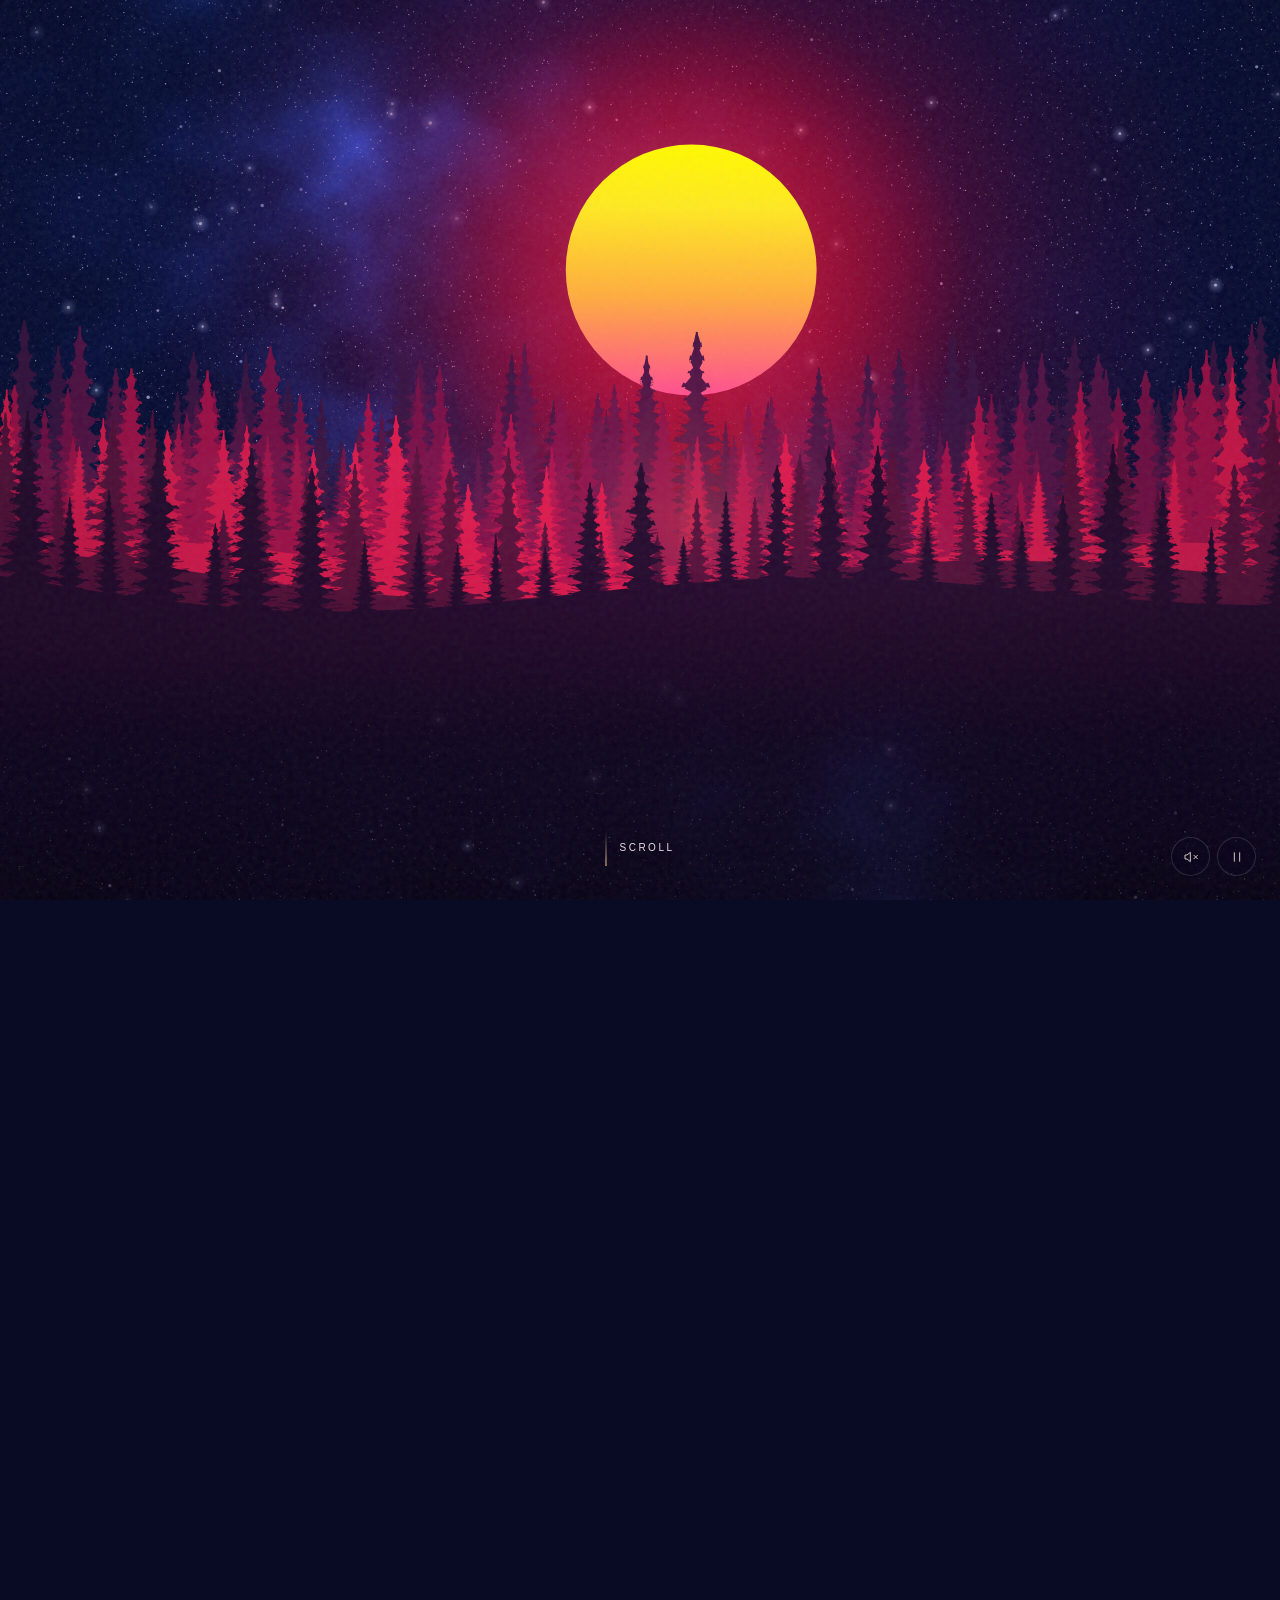
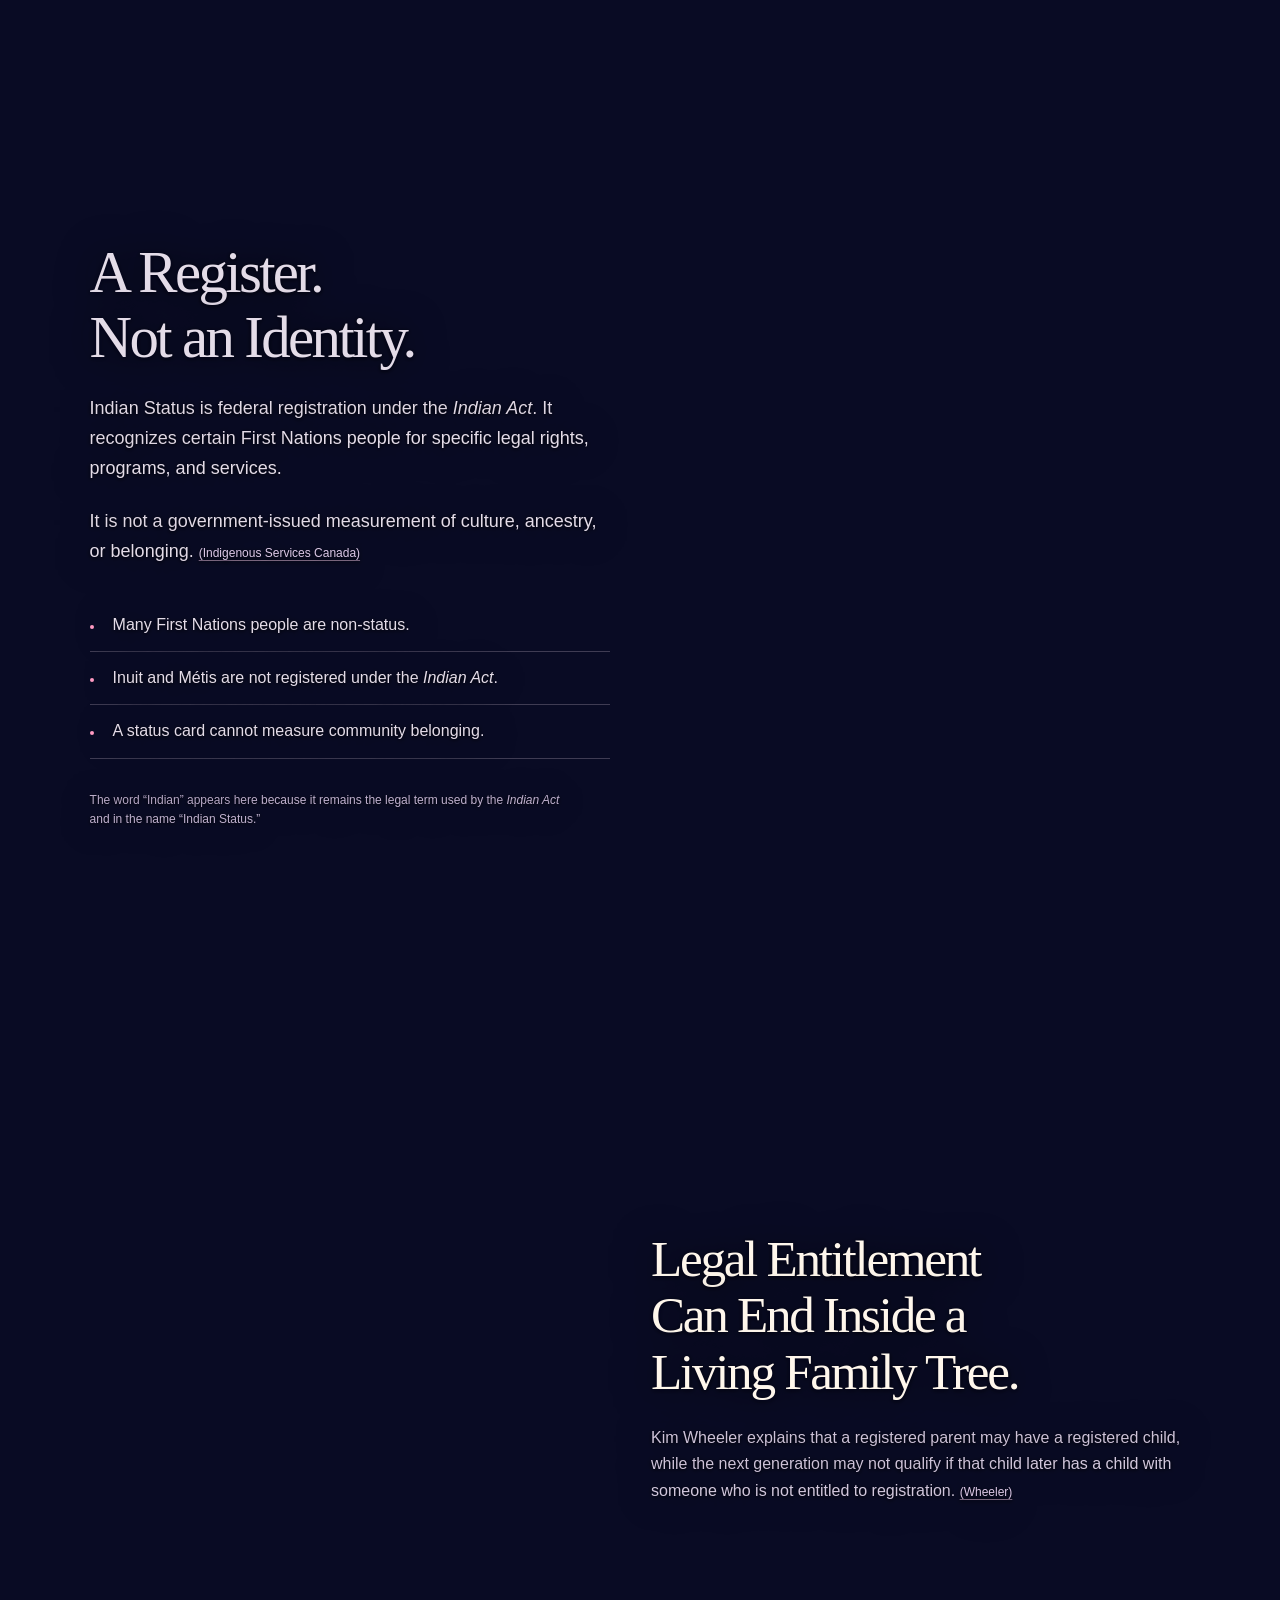
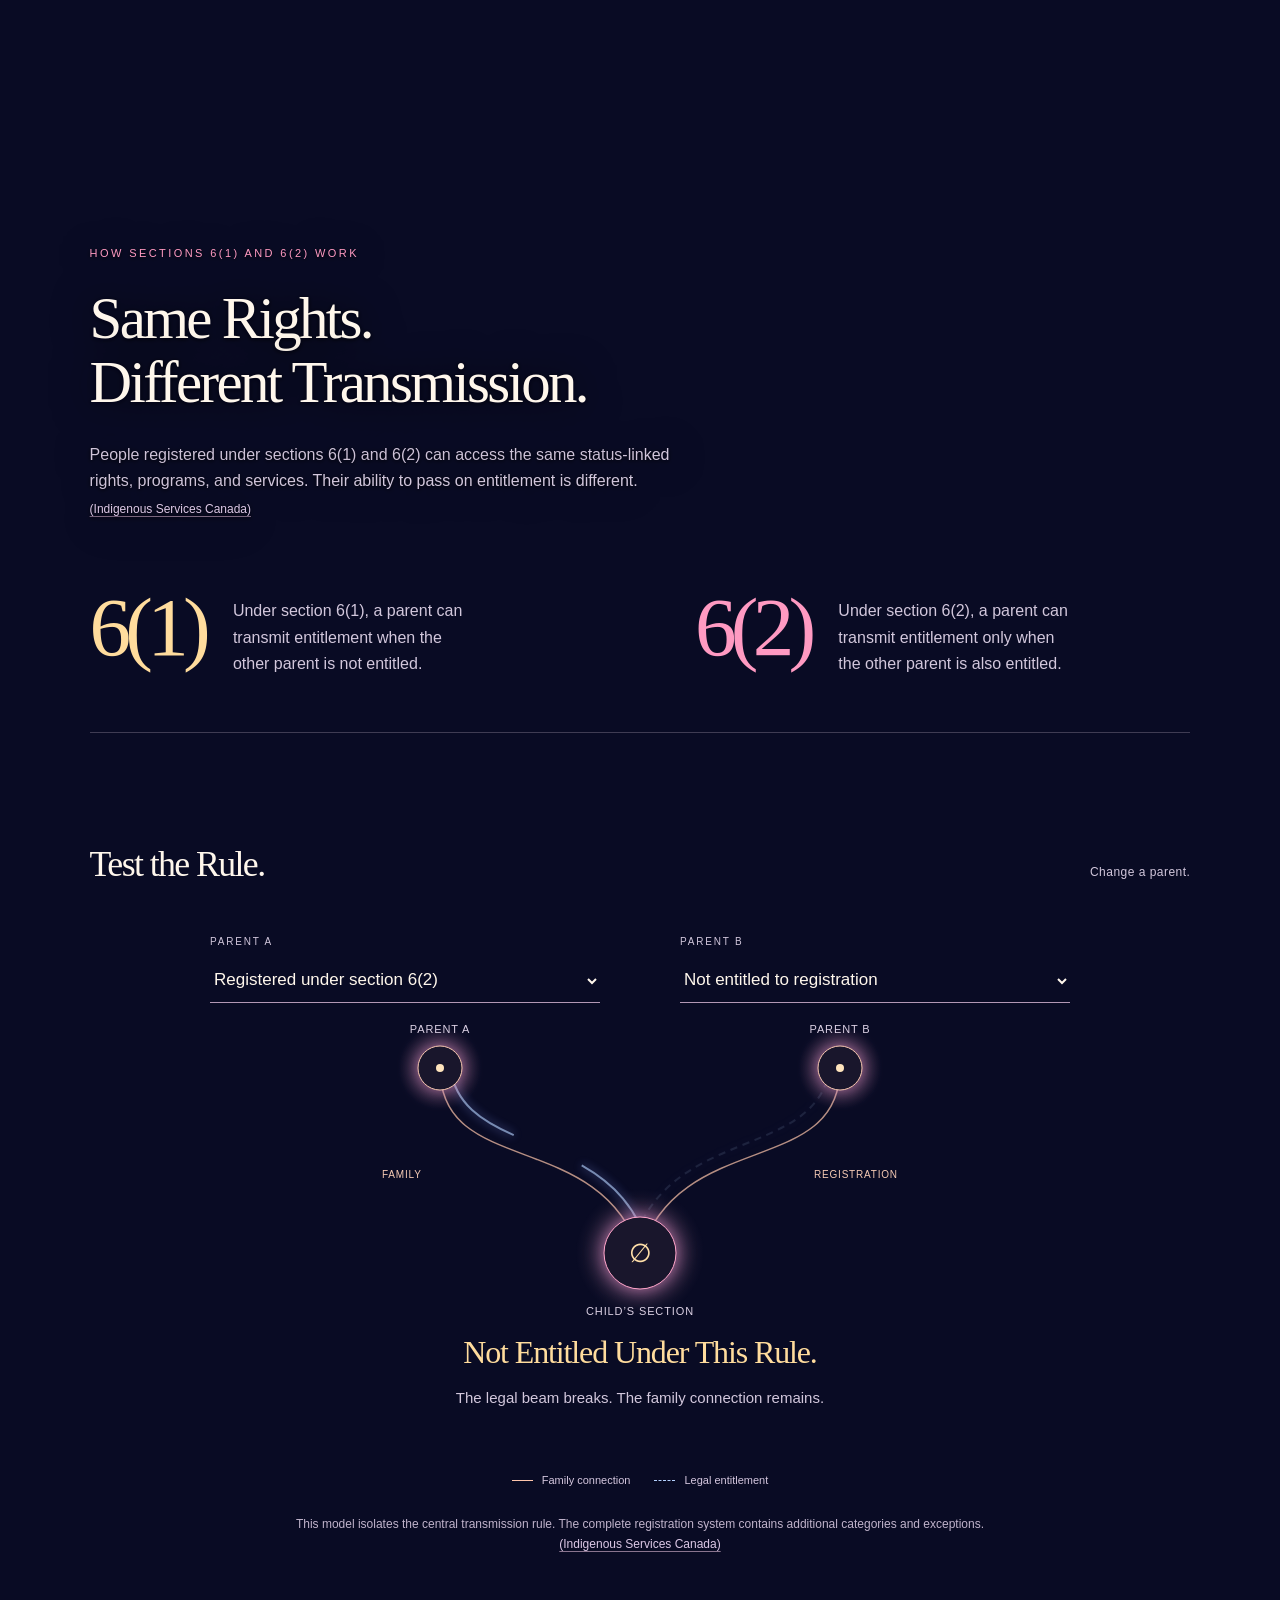
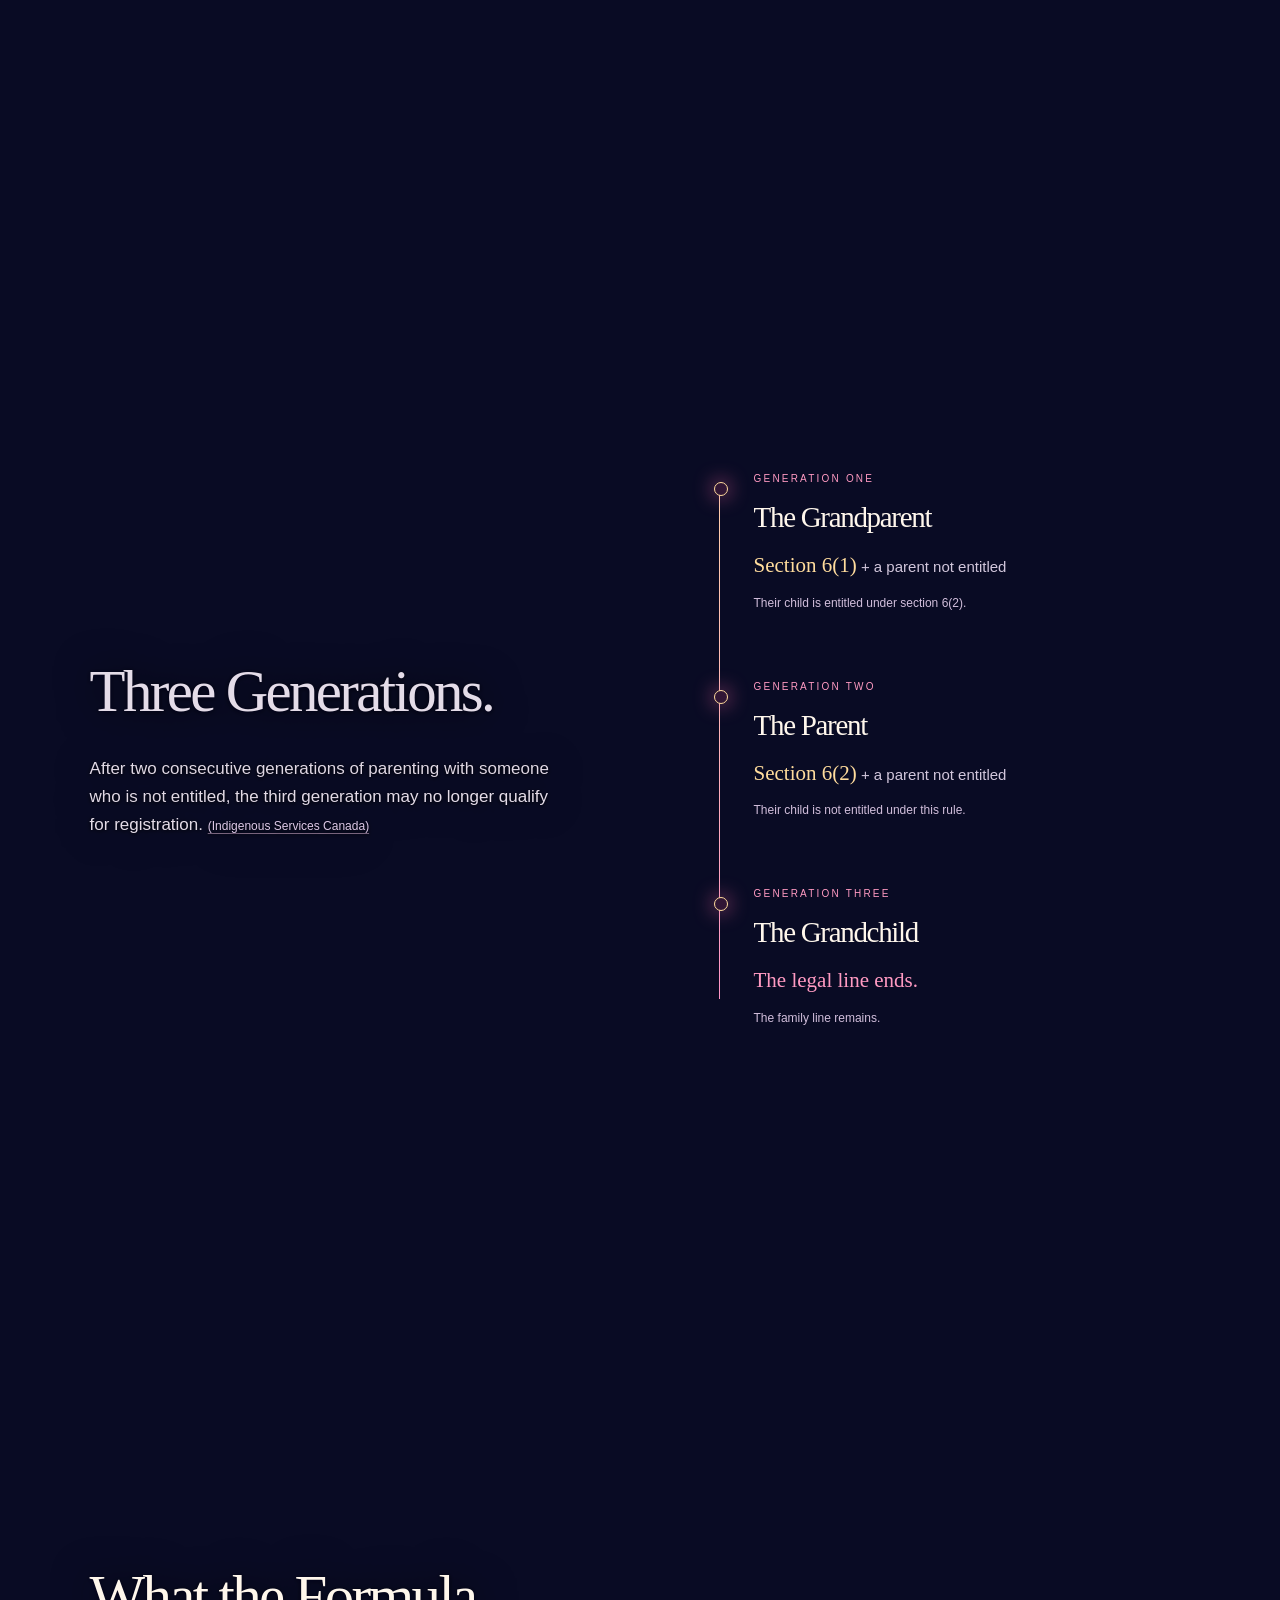
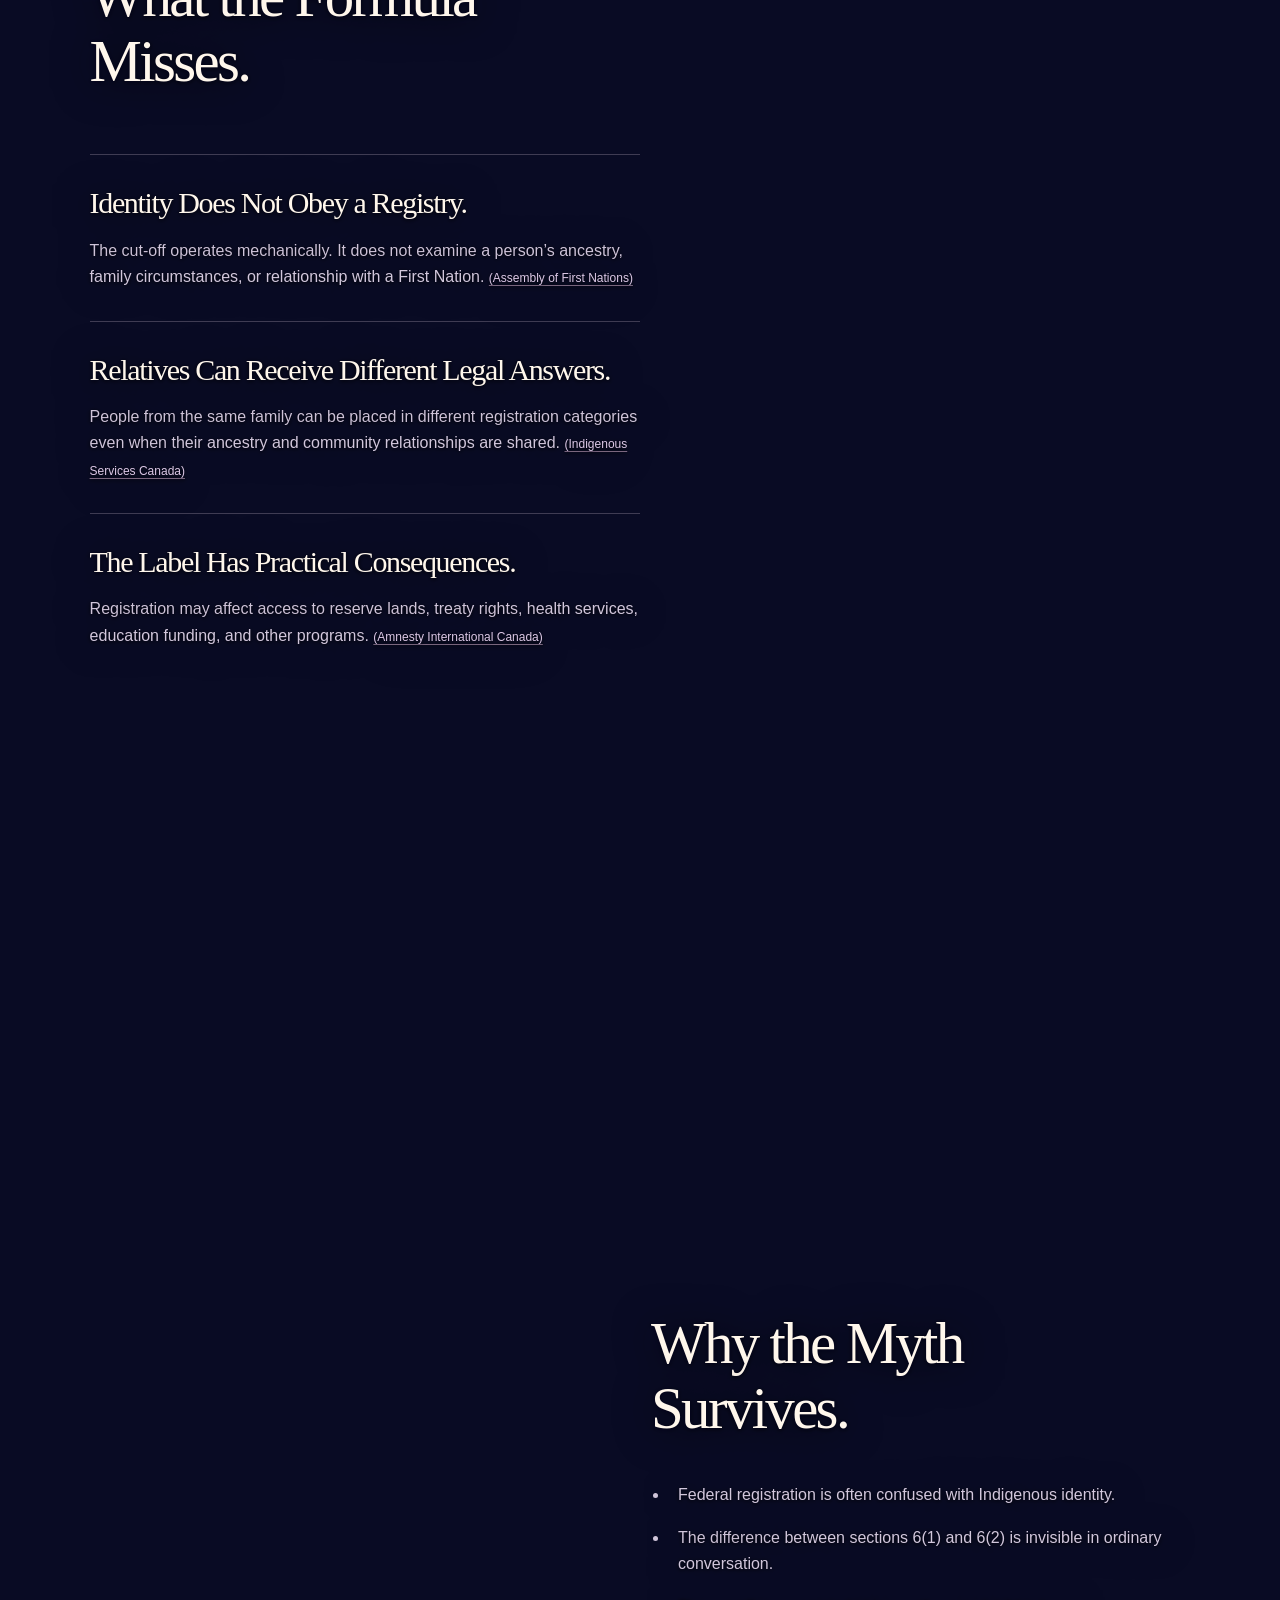
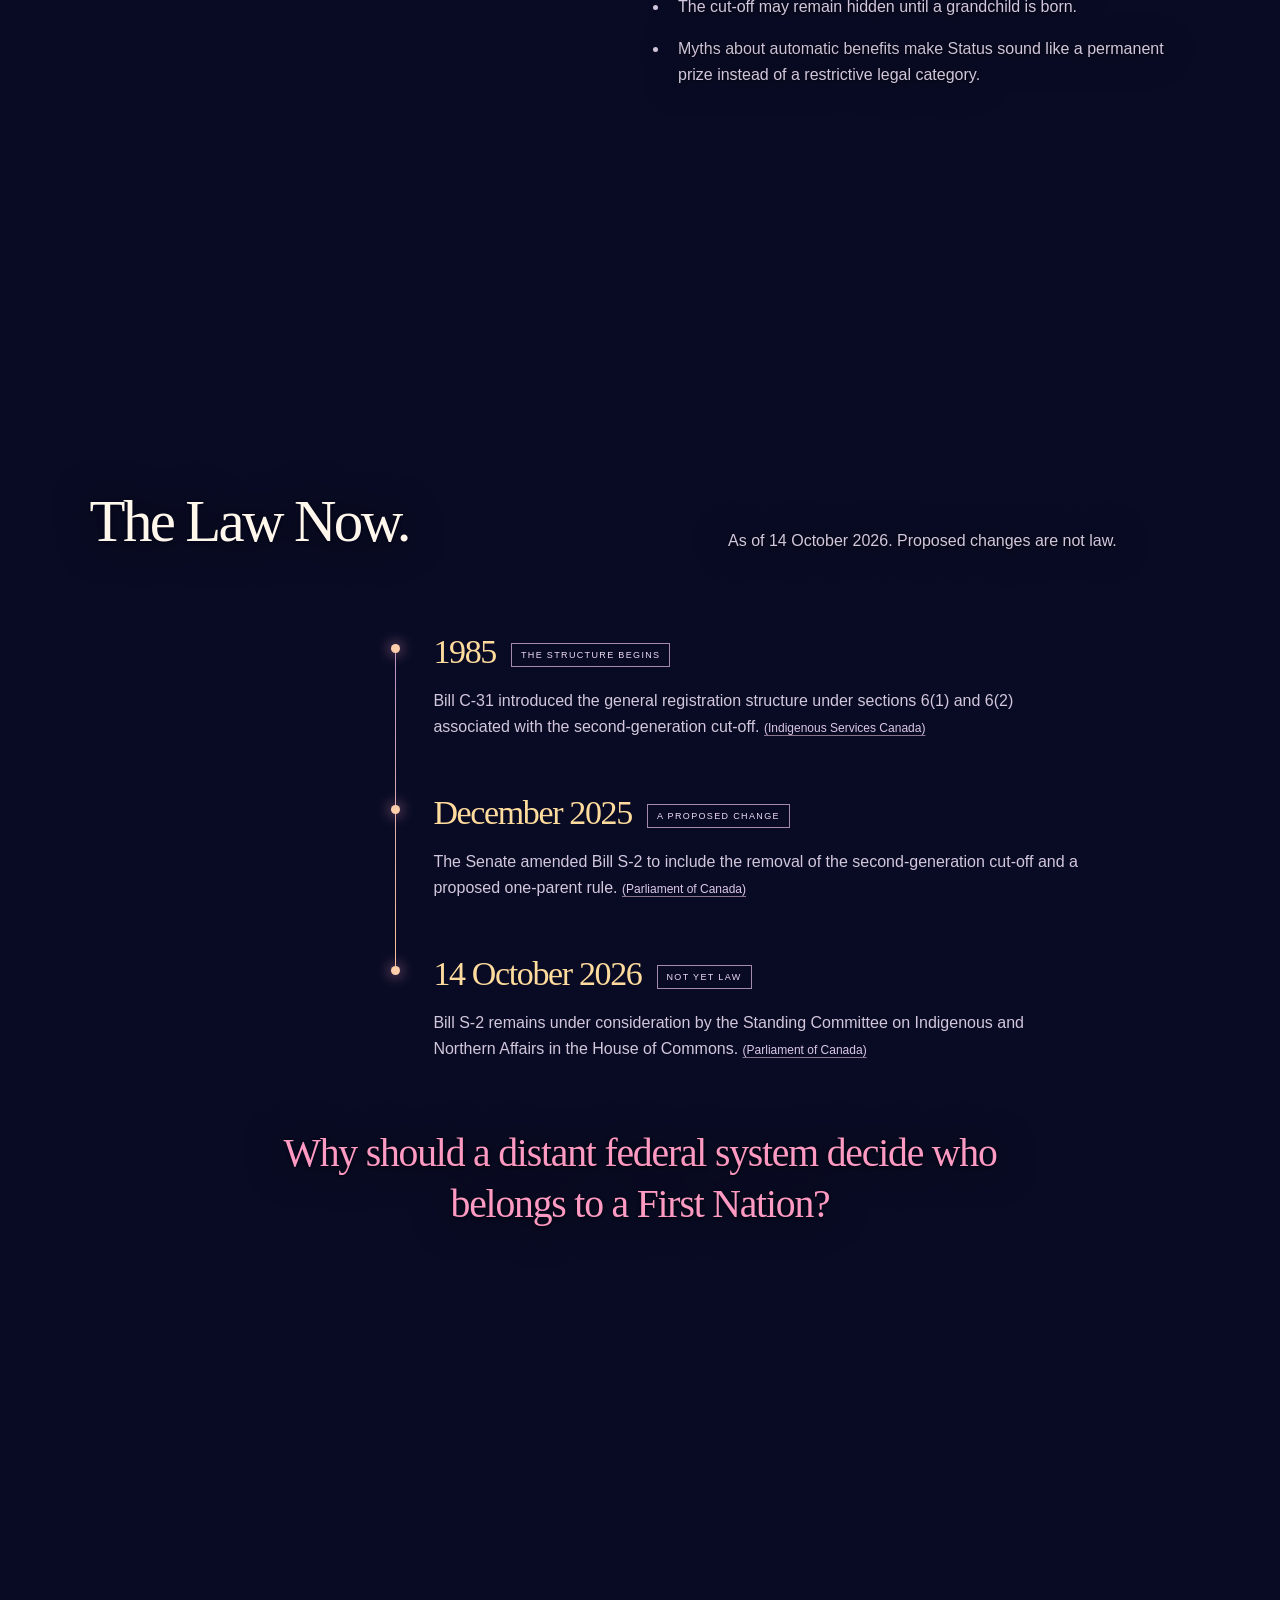
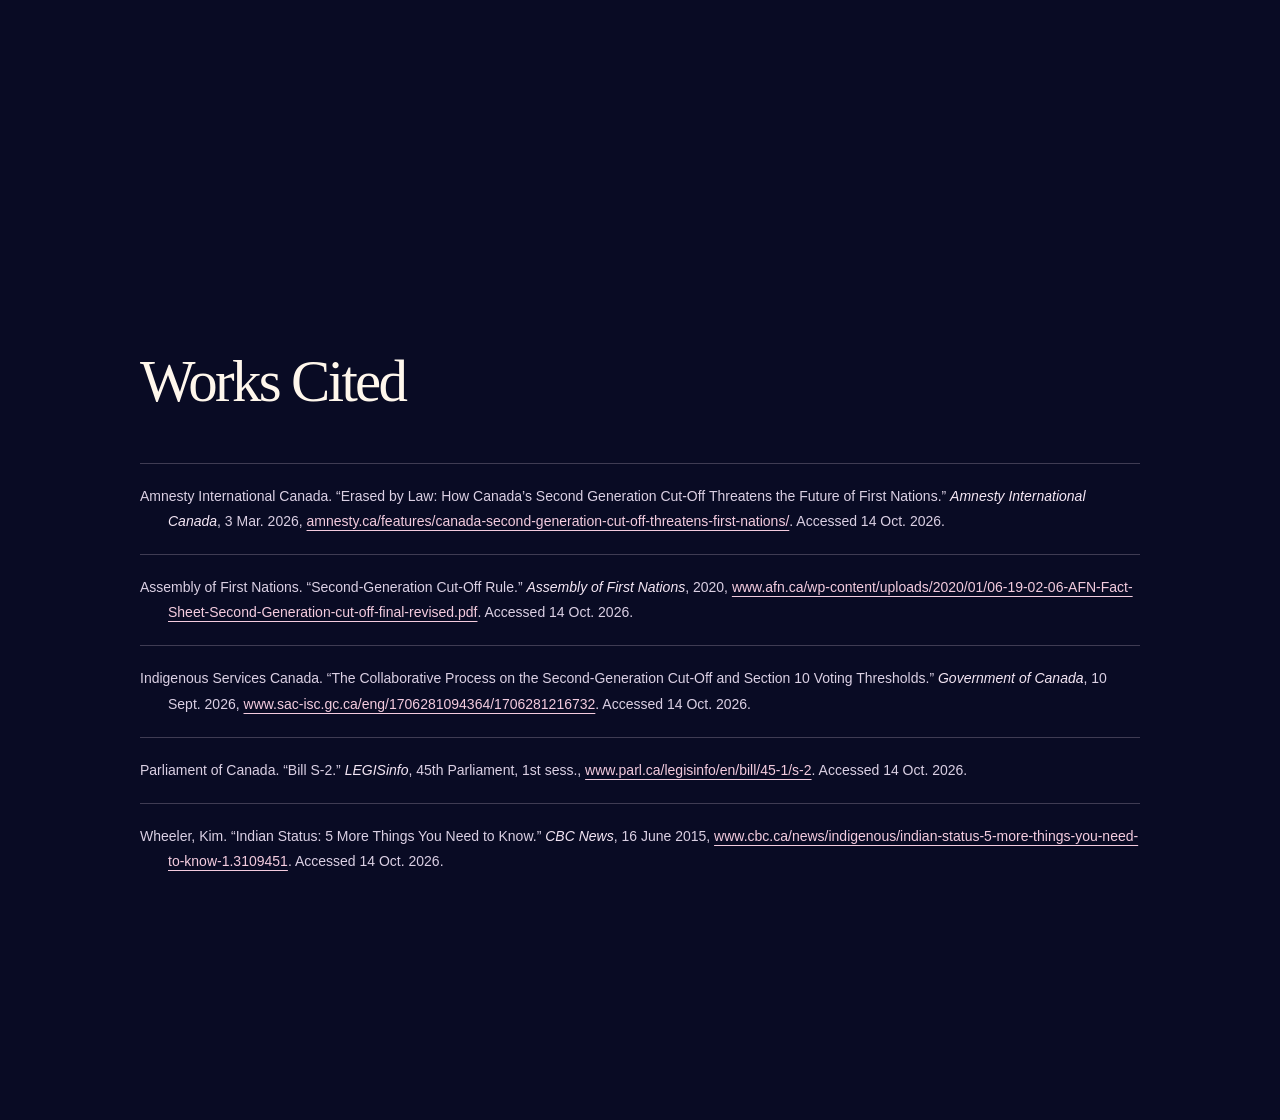
==== commit 3a460883: "Add files via upload" ====
--- a/index.html
+++ b/index.html
@@ -69,10 +69,10 @@
     <section class="opening" id="home" aria-labelledby="page-title">
       <div class="opening-view">
         <div class="intro-frame intro-title text-glow">
-          <h1 id="page-title">When Status ends,<br><em>identity does not.</em></h1>
+          <h1 id="page-title">When Status Ends,<br><em>Identity Does Not.</em></h1>
         </div>
         <div class="intro-frame intro-myth text-glow">
-          <span class="eyebrow">The myth</span>
+          <span class="eyebrow">The Myth</span>
           <blockquote>“Once Status enters a family,<br>it passes down forever.”</blockquote>
         </div>
         <div class="intro-frame intro-truth text-glow">
@@ -84,7 +84,7 @@
 
     <section class="section overview" id="overview" aria-labelledby="definition-title">
       <div class="flow-copy reveal text-glow">
-        <h2 id="definition-title">A register.<br>Not an identity.</h2>
+        <h2 id="definition-title">A Register.<br>Not an Identity.</h2>
         <p>Indian Status is federal registration under the <i>Indian Act</i>. It recognizes certain First Nations people for specific legal rights, programs, and services.</p>
         <p>It is not a government-issued measurement of culture, ancestry, or belonging. <a class="cite" href="#source-isc">(Indigenous Services Canada)</a></p>
         <ul class="definition-list">
@@ -98,15 +98,15 @@
 
     <section class="section myth-scene" id="myth" aria-labelledby="reality-title">
       <div class="reveal delay text-glow">
-        <h2 id="reality-title">Legal entitlement<br>can end inside a<br>living family tree.</h2>
+        <h2 id="reality-title">Legal Entitlement<br>Can End Inside a<br>Living Family Tree.</h2>
         <p>Kim Wheeler explains that a registered parent may have a registered child, while the next generation may not qualify if that child later has a child with someone who is not entitled to registration. <a class="cite" href="#source-wheeler">(Wheeler)</a></p>
       </div>
     </section>
 
     <section class="section rules" id="how-the-rule-works" aria-labelledby="rule-title">
       <div class="rules-heading reveal text-glow">
-        <span class="eyebrow">How sections 6(1) and 6(2) work</span>
-        <h2 id="rule-title">Same rights.<br>Different transmission.</h2>
+        <span class="eyebrow">How Sections 6(1) and 6(2) Work</span>
+        <h2 id="rule-title">Same Rights.<br>Different Transmission.</h2>
         <p>People registered under sections 6(1) and 6(2) can access the same status-linked rights, programs, and services. Their ability to pass on entitlement is different. <a class="cite" href="#source-isc">(Indigenous Services Canada)</a></p>
       </div>
       <div class="rule-pair reveal">
@@ -115,7 +115,7 @@
       </div>
 
       <div class="simulator reveal" id="simulator">
-        <div class="sim-top"><h3 id="sim-heading">Test the rule.</h3><p class="small">Change a parent.</p></div>
+        <div class="sim-top"><h3 id="sim-heading">Test the Rule.</h3><p class="small">Change a parent.</p></div>
         <div class="sim-controls">
           <div><label for="parent-a">Parent A</label><select id="parent-a"><option value="61">Registered under section 6(1)</option><option value="62" selected>Registered under section 6(2)</option></select></div>
           <div><label for="parent-b">Parent B</label><select id="parent-b"><option value="yes">Entitled to registration</option><option value="no" selected>Not entitled to registration</option></select></div>
@@ -133,7 +133,7 @@
             <g class="sim-node" data-node="child" transform="translate(400 245)"><circle r="65" fill="url(#nodeHalo)"/><circle class="node-ring child-ring" r="36"/><text class="child-symbol" y="9" id="child-symbol">∅</text><text class="node-label" y="62">CHILD’S SECTION</text></g>
           </svg>
         </div>
-        <div class="sim-result" aria-live="polite" aria-atomic="true"><h4 id="result-title">Not entitled under this rule.</h4><p id="result-copy">The legal beam breaks. The family connection remains.</p></div>
+        <div class="sim-result" aria-live="polite" aria-atomic="true"><h4 id="result-title">Not Entitled Under This Rule.</h4><p id="result-copy">The legal beam breaks. The family connection remains.</p></div>
         <div class="sim-key" aria-hidden="true"><span><i></i>Family connection</span><span><i></i>Legal entitlement</span></div>
         <p class="sim-clarify">This model isolates the central transmission rule. The complete registration system contains additional categories and exceptions. <a class="cite" href="#source-isc">(Indigenous Services Canada)</a></p>
       </div>
@@ -141,33 +141,33 @@
 
     <section class="section generations" id="generations" aria-labelledby="generations-title">
       <div class="flow-copy reveal text-glow">
-        <h2 id="generations-title">Three generations.</h2>
+        <h2 id="generations-title">Three Generations.</h2>
         <p>After two consecutive generations of parenting with someone who is not entitled, the third generation may no longer qualify for registration. <a class="cite" href="#source-isc">(Indigenous Services Canada)</a></p>
       </div>
       <div class="family-story reveal delay" aria-label="A simplified example of the second-generation cut-off">
-        <div class="generation"><span class="eyebrow">Generation one</span><h3>The grandparent</h3><p><span class="status-tag">Section 6(1)</span> + a parent not entitled</p><small>Their child is entitled under section 6(2).</small></div>
-        <div class="generation"><span class="eyebrow">Generation two</span><h3>The parent</h3><p><span class="status-tag">Section 6(2)</span> + a parent not entitled</p><small>Their child is not entitled under this rule.</small></div>
-        <div class="generation"><span class="eyebrow">Generation three</span><h3>The grandchild</h3><p><span class="status-tag">The legal line ends.</span></p><small>The family line remains.</small></div>
+        <div class="generation"><span class="eyebrow">Generation One</span><h3>The Grandparent</h3><p><span class="status-tag">Section 6(1)</span> + a parent not entitled</p><small>Their child is entitled under section 6(2).</small></div>
+        <div class="generation"><span class="eyebrow">Generation Two</span><h3>The Parent</h3><p><span class="status-tag">Section 6(2)</span> + a parent not entitled</p><small>Their child is not entitled under this rule.</small></div>
+        <div class="generation"><span class="eyebrow">Generation Three</span><h3>The Grandchild</h3><p><span class="status-tag">The legal line ends.</span></p><small>The family line remains.</small></div>
       </div>
     </section>
 
     <section class="section people" id="what-the-formula-misses" aria-labelledby="people-title">
-      <div class="people-heading reveal text-glow"><h2 id="people-title">What the formula<br>misses.</h2></div>
+      <div class="people-heading reveal text-glow"><h2 id="people-title">What the Formula<br>Misses.</h2></div>
       <div class="people-body text-glow">
-        <div class="human-point reveal"><h3>Identity does not obey a registry.</h3><p>The cut-off operates mechanically. It does not examine a person’s ancestry, family circumstances, or relationship with a First Nation. <a class="cite" href="#source-afn">(Assembly of First Nations)</a></p></div>
-        <div class="human-point reveal"><h3>Relatives can receive different legal answers.</h3><p>People from the same family can be placed in different registration categories even when their ancestry and community relationships are shared. <a class="cite" href="#source-isc">(Indigenous Services Canada)</a></p></div>
-        <div class="human-point reveal"><h3>The label has practical consequences.</h3><p>Registration may affect access to reserve lands, treaty rights, health services, education funding, and other programs. <a class="cite" href="#source-amnesty">(Amnesty International Canada)</a></p></div>
+        <div class="human-point reveal"><h3>Identity Does Not Obey a Registry.</h3><p>The cut-off operates mechanically. It does not examine a person’s ancestry, family circumstances, or relationship with a First Nation. <a class="cite" href="#source-afn">(Assembly of First Nations)</a></p></div>
+        <div class="human-point reveal"><h3>Relatives Can Receive Different Legal Answers.</h3><p>People from the same family can be placed in different registration categories even when their ancestry and community relationships are shared. <a class="cite" href="#source-isc">(Indigenous Services Canada)</a></p></div>
+        <div class="human-point reveal"><h3>The Label Has Practical Consequences.</h3><p>Registration may affect access to reserve lands, treaty rights, health services, education funding, and other programs. <a class="cite" href="#source-amnesty">(Amnesty International Canada)</a></p></div>
       </div>
     </section>
 
     <section class="section why" id="why-the-myth-survives" aria-labelledby="why-title">
-      <div class="measure reveal text-glow"><h2 id="why-title">Why the myth<br>survives.</h2>
+      <div class="measure reveal text-glow"><h2 id="why-title">Why the Myth<br>Survives.</h2>
         <ul><li>Federal registration is often confused with Indigenous identity.</li><li>The difference between sections 6(1) and 6(2) is invisible in ordinary conversation.</li><li>The cut-off may remain hidden until a grandchild is born.</li><li>Myths about automatic benefits make Status sound like a permanent prize instead of a restrictive legal category.</li></ul>
       </div>
     </section>
 
     <section class="section law" id="the-law-now" aria-labelledby="law-title">
-      <div class="law-head"><div class="reveal text-glow"><h2 id="law-title">The law now.</h2></div><p class="reveal delay text-glow">As of 14 October 2026. Proposed changes are not law.</p></div>
+      <div class="law-head"><div class="reveal text-glow"><h2 id="law-title">The Law Now.</h2></div><p class="reveal delay text-glow">As of 14 October 2026. Proposed changes are not law.</p></div>
       <div class="timeline">
         <div class="timeline-item reveal"><time datetime="1985">1985</time><span class="law-state">The structure begins</span><p>Bill C-31 introduced the general registration structure under sections 6(1) and 6(2) associated with the second-generation cut-off. <a class="cite" href="#source-isc">(Indigenous Services Canada)</a></p></div>
         <div class="timeline-item reveal"><time datetime="2025-12">December 2025</time><span class="law-state">A proposed change</span><p>The Senate amended Bill S-2 to include the removal of the second-generation cut-off and a proposed one-parent rule. <a class="cite" href="#source-parliament">(Parliament of Canada)</a></p></div>
@@ -177,7 +177,7 @@
     </section>
 
     <section class="ending" id="identity" aria-labelledby="ending-title">
-      <div class="ending-view"><div class="falling-label" aria-hidden="true">Federal registration</div><div class="constellation-text" aria-hidden="true">Family remains</div><div class="ending-copy text-glow"><h2 id="ending-title">Identity outlives<br><em>the formula.</em></h2><p>The status system can shrink a legal population without changing the people. A federal register may decide whom Canada recognizes. It cannot make a child less connected to family, community, or Nation.</p></div></div>
+      <div class="ending-view"><div class="falling-label" aria-hidden="true">Federal registration</div><div class="constellation-text" aria-hidden="true">Family remains</div><div class="ending-copy text-glow"><h2 id="ending-title">Identity Outlives<br><em>the Formula.</em></h2><p>The status system can shrink a legal population without changing the people. A federal register may decide whom Canada recognizes. It cannot make a child less connected to family, community, or Nation.</p></div></div>
     </section>
 
     <section class="section sources" id="works-cited" aria-labelledby="sources-title">
@@ -434,7 +434,7 @@
     function transmission(a,b){return b==='yes'?{entitled:true,category:'6(1)'}:a==='61'?{entitled:true,category:'6(2)'}:{entitled:false,category:null}}
     function updateSimulator(){
       const result=transmission(simA.value,simB.value),graphic=$('#family-graphic');graphic.classList.toggle('cut-off',!result.entitled);
-      $('#child-symbol').textContent=result.category||'∅';$('#result-title').textContent=result.entitled?`Entitled under section ${result.category}.`:'Not entitled under this rule.';
+      $('#child-symbol').textContent=result.category||'∅';$('#result-title').textContent=result.entitled?`Entitled Under Section ${result.category}.`:'Not Entitled Under This Rule.';
       $('#result-copy').textContent=result.entitled?(simB.value==='yes'?'Both parents are entitled. The child is entitled under section 6(1).':'A parent registered under section 6(1) can pass on entitlement. The child is entitled under section 6(2).'):'The legal beam breaks. The family connection remains.';
       const category=simA.value==='61'?'6(1)':'6(2)';graphic.setAttribute('aria-label',`A parent registered under section ${category} and a parent who is ${simB.value==='yes'?'entitled':'not entitled'} have a child who is ${result.entitled?'entitled under section '+result.category:'not entitled under the central cut-off rule'}. The family connection remains.`);
       $('#legal-a').style.opacity=result.entitled?'1':'.3';$('#legal-b').style.opacity=simB.value==='yes'?'1':'.12';requestTick();
